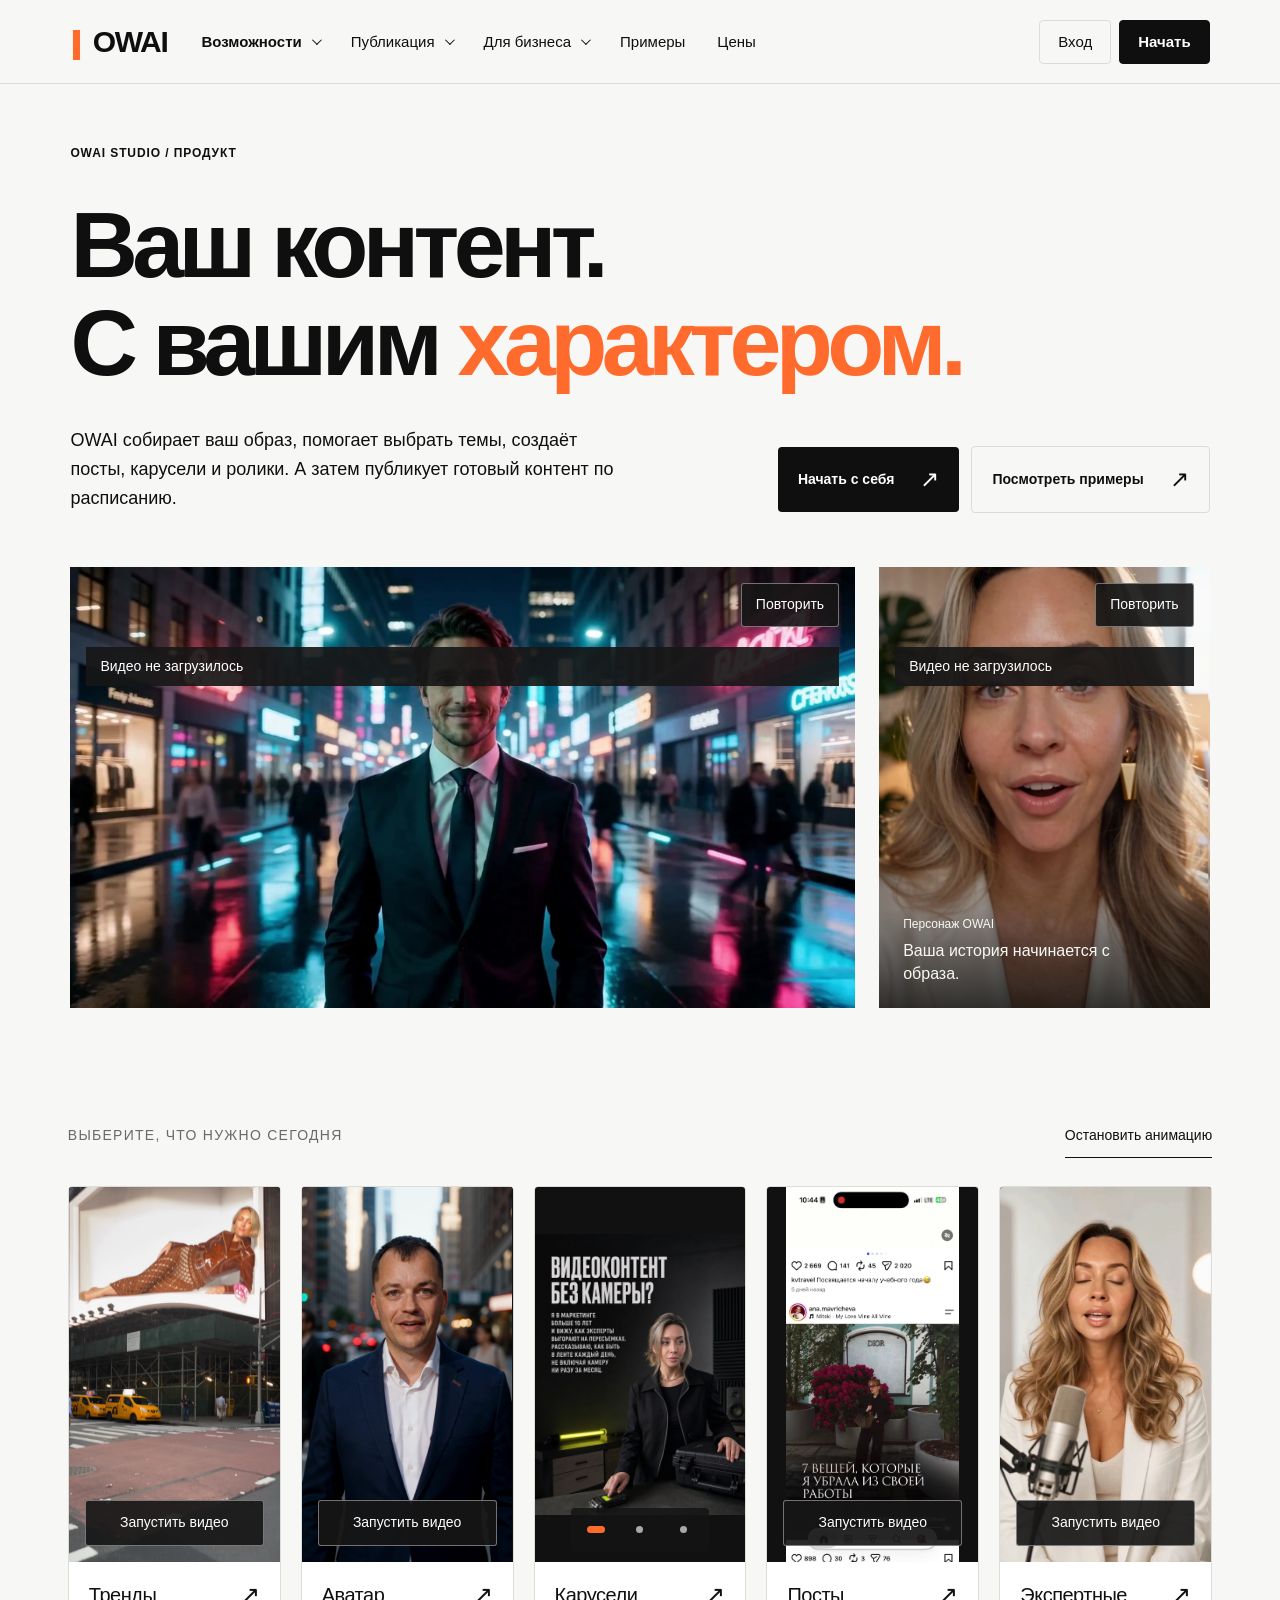
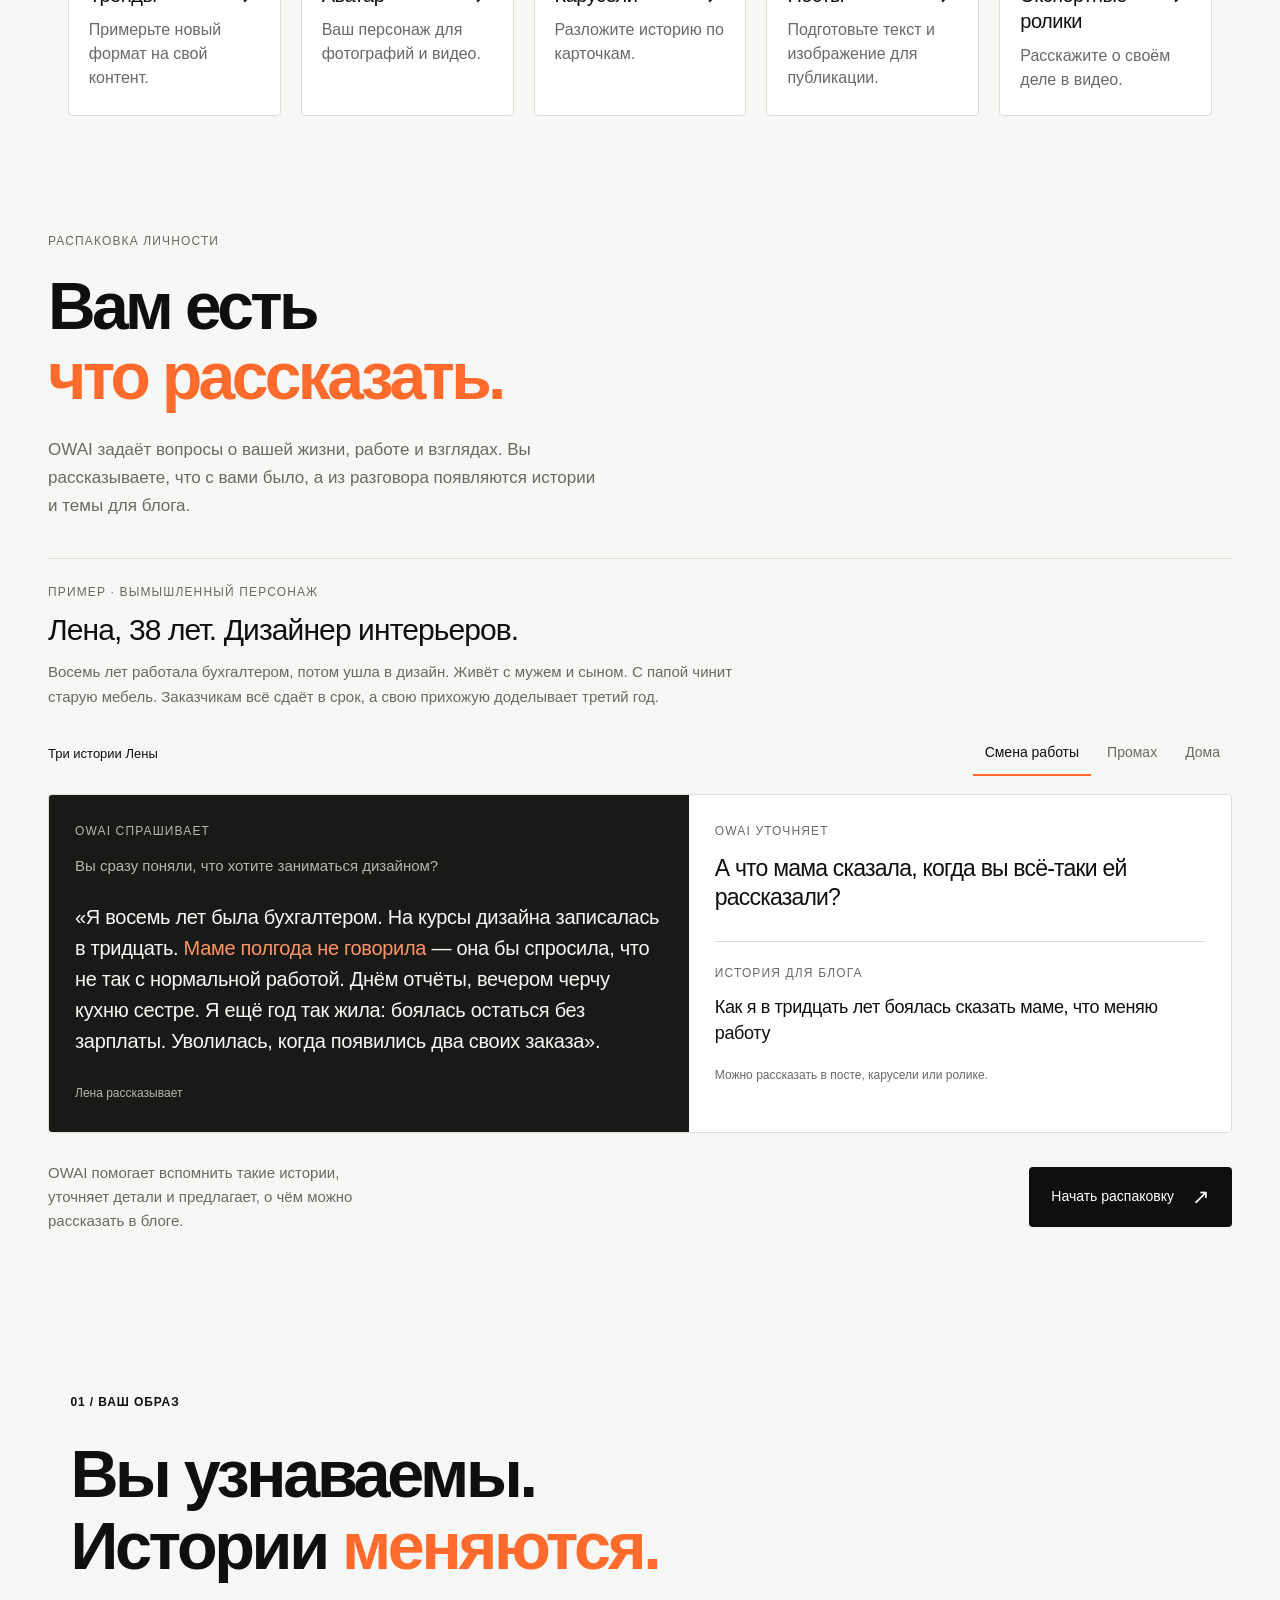
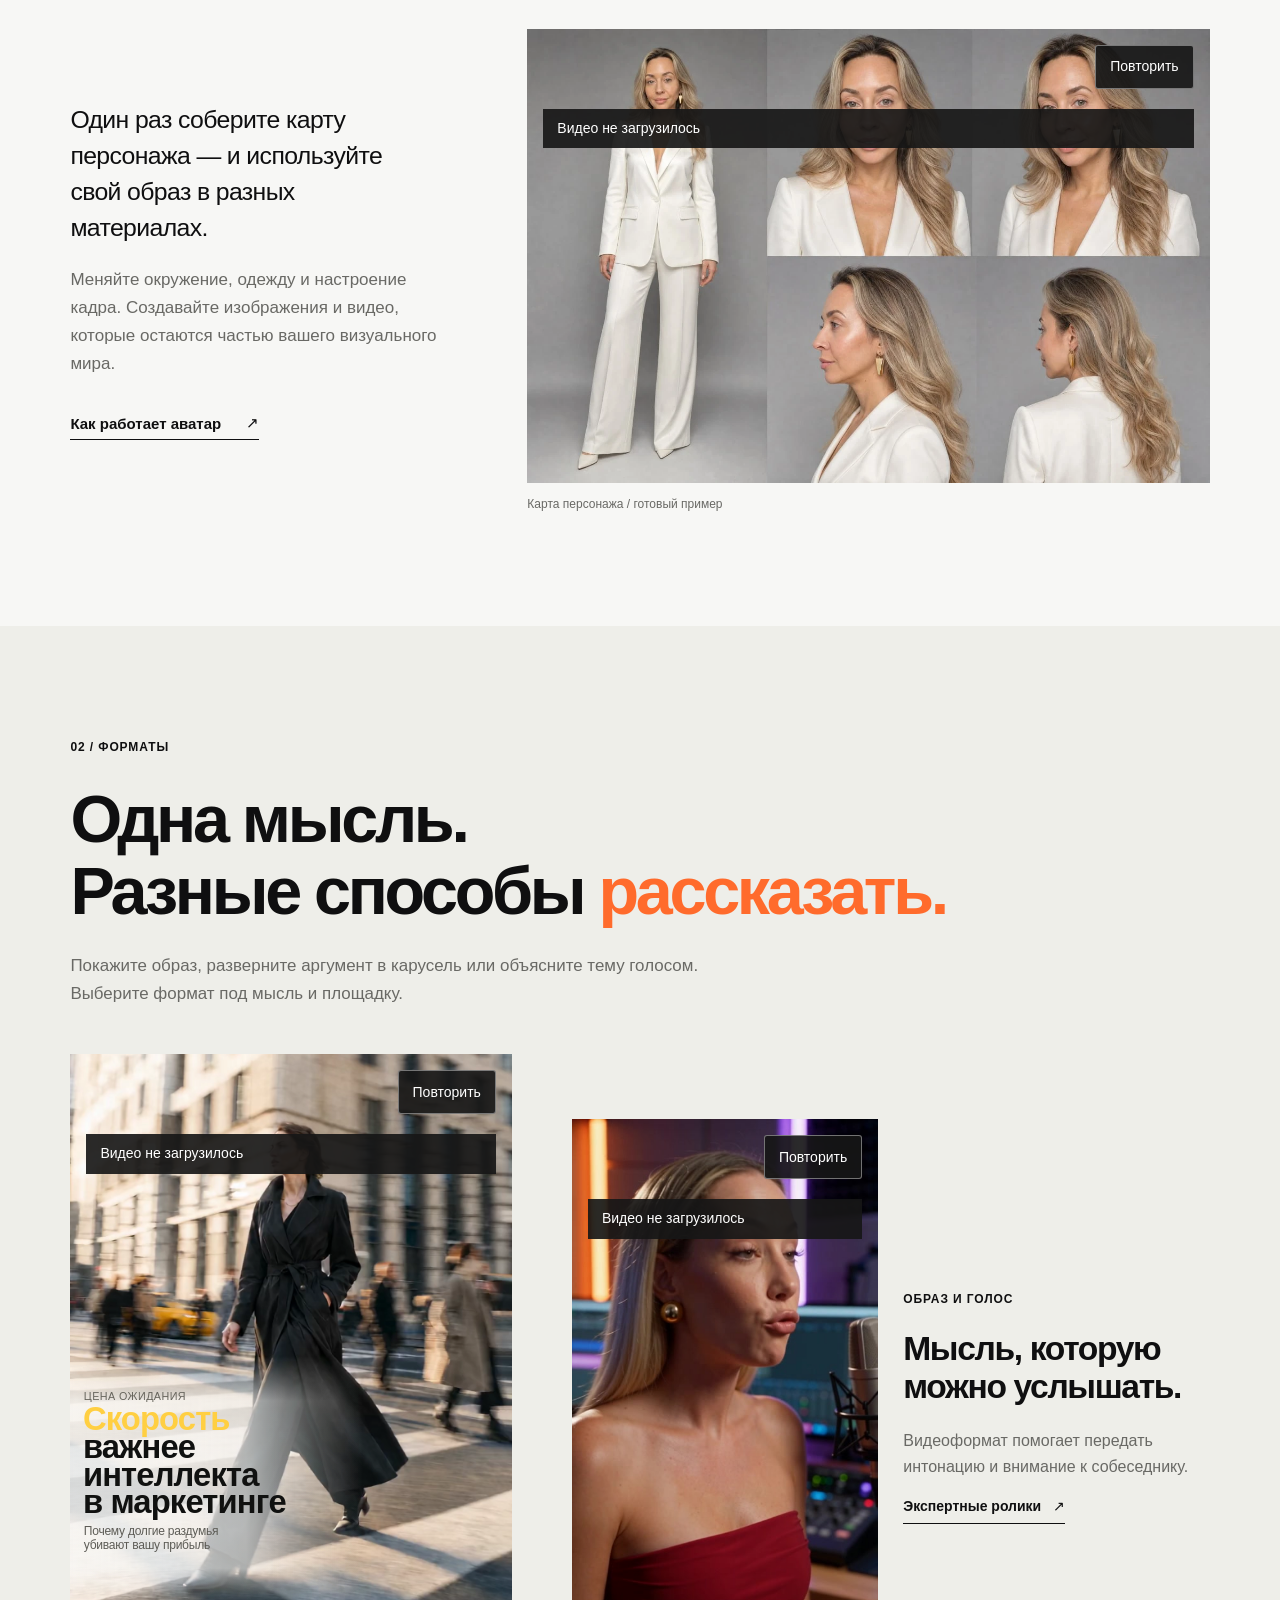
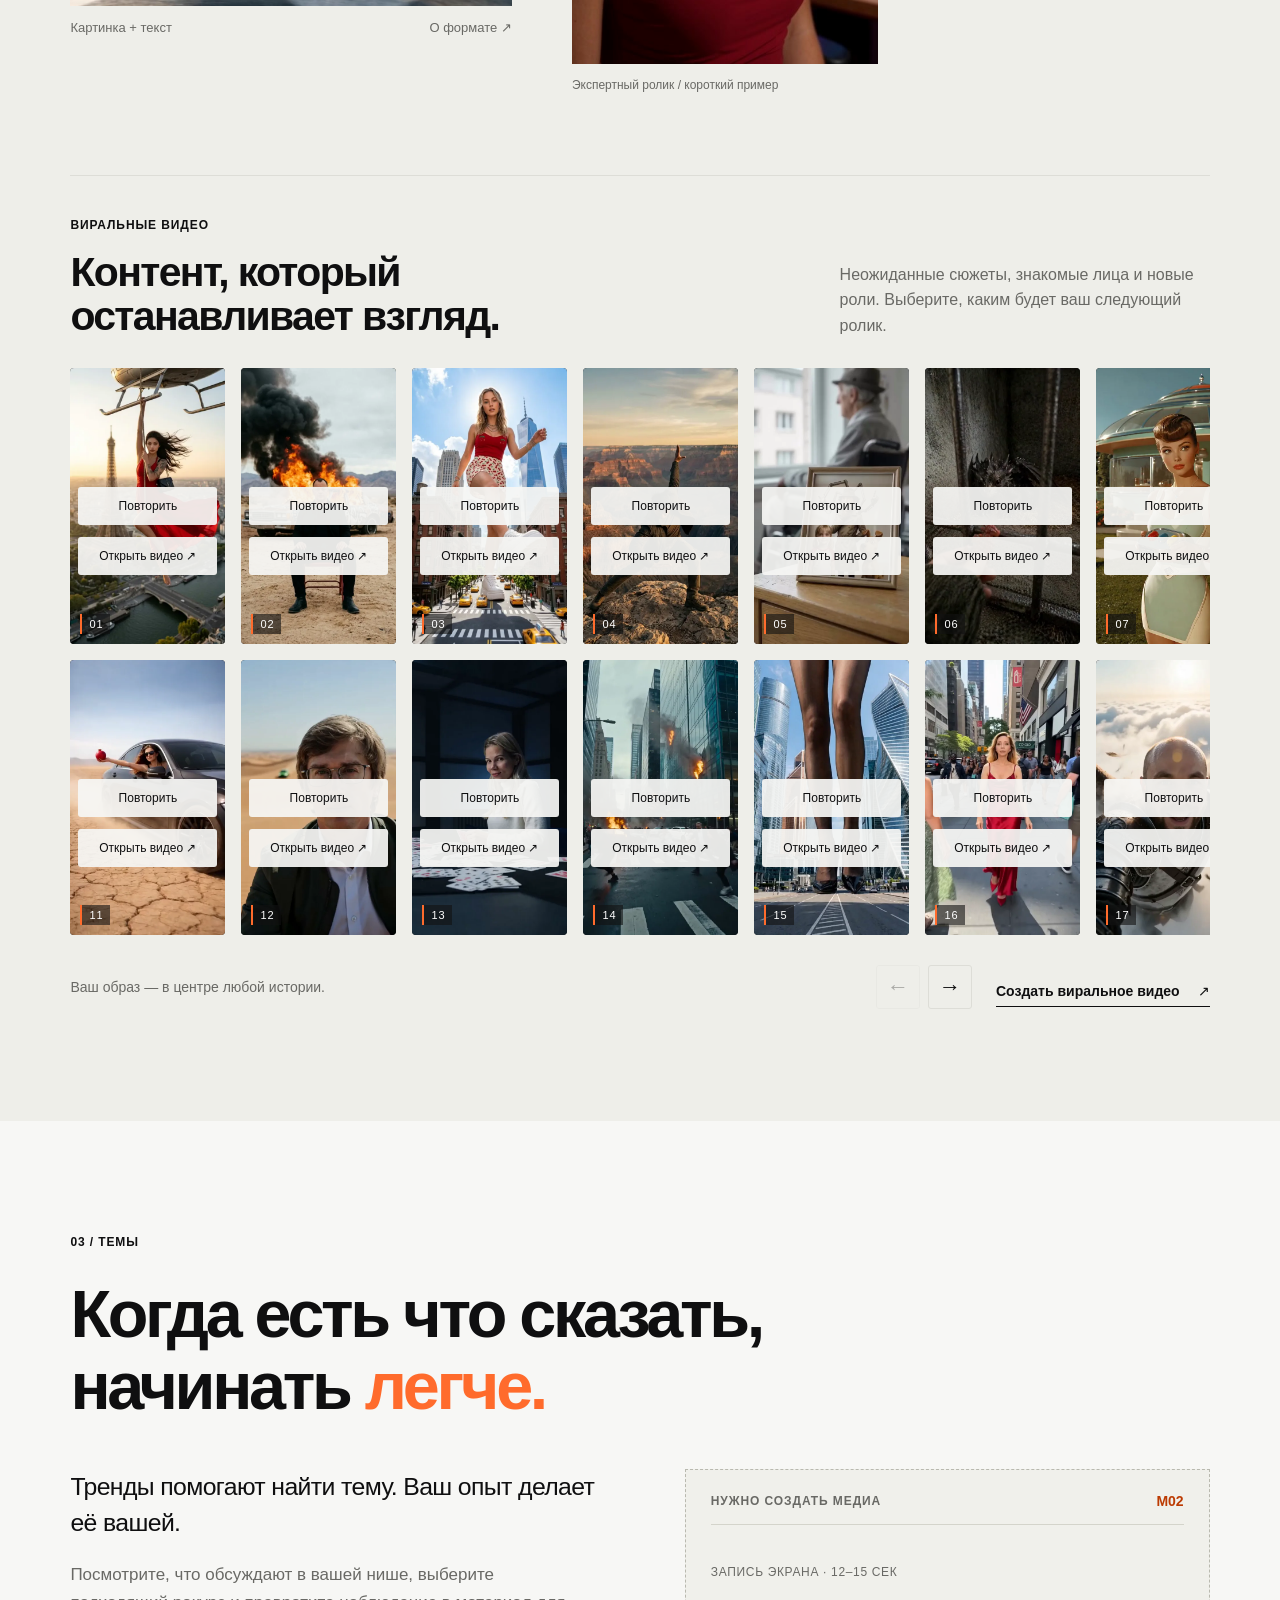
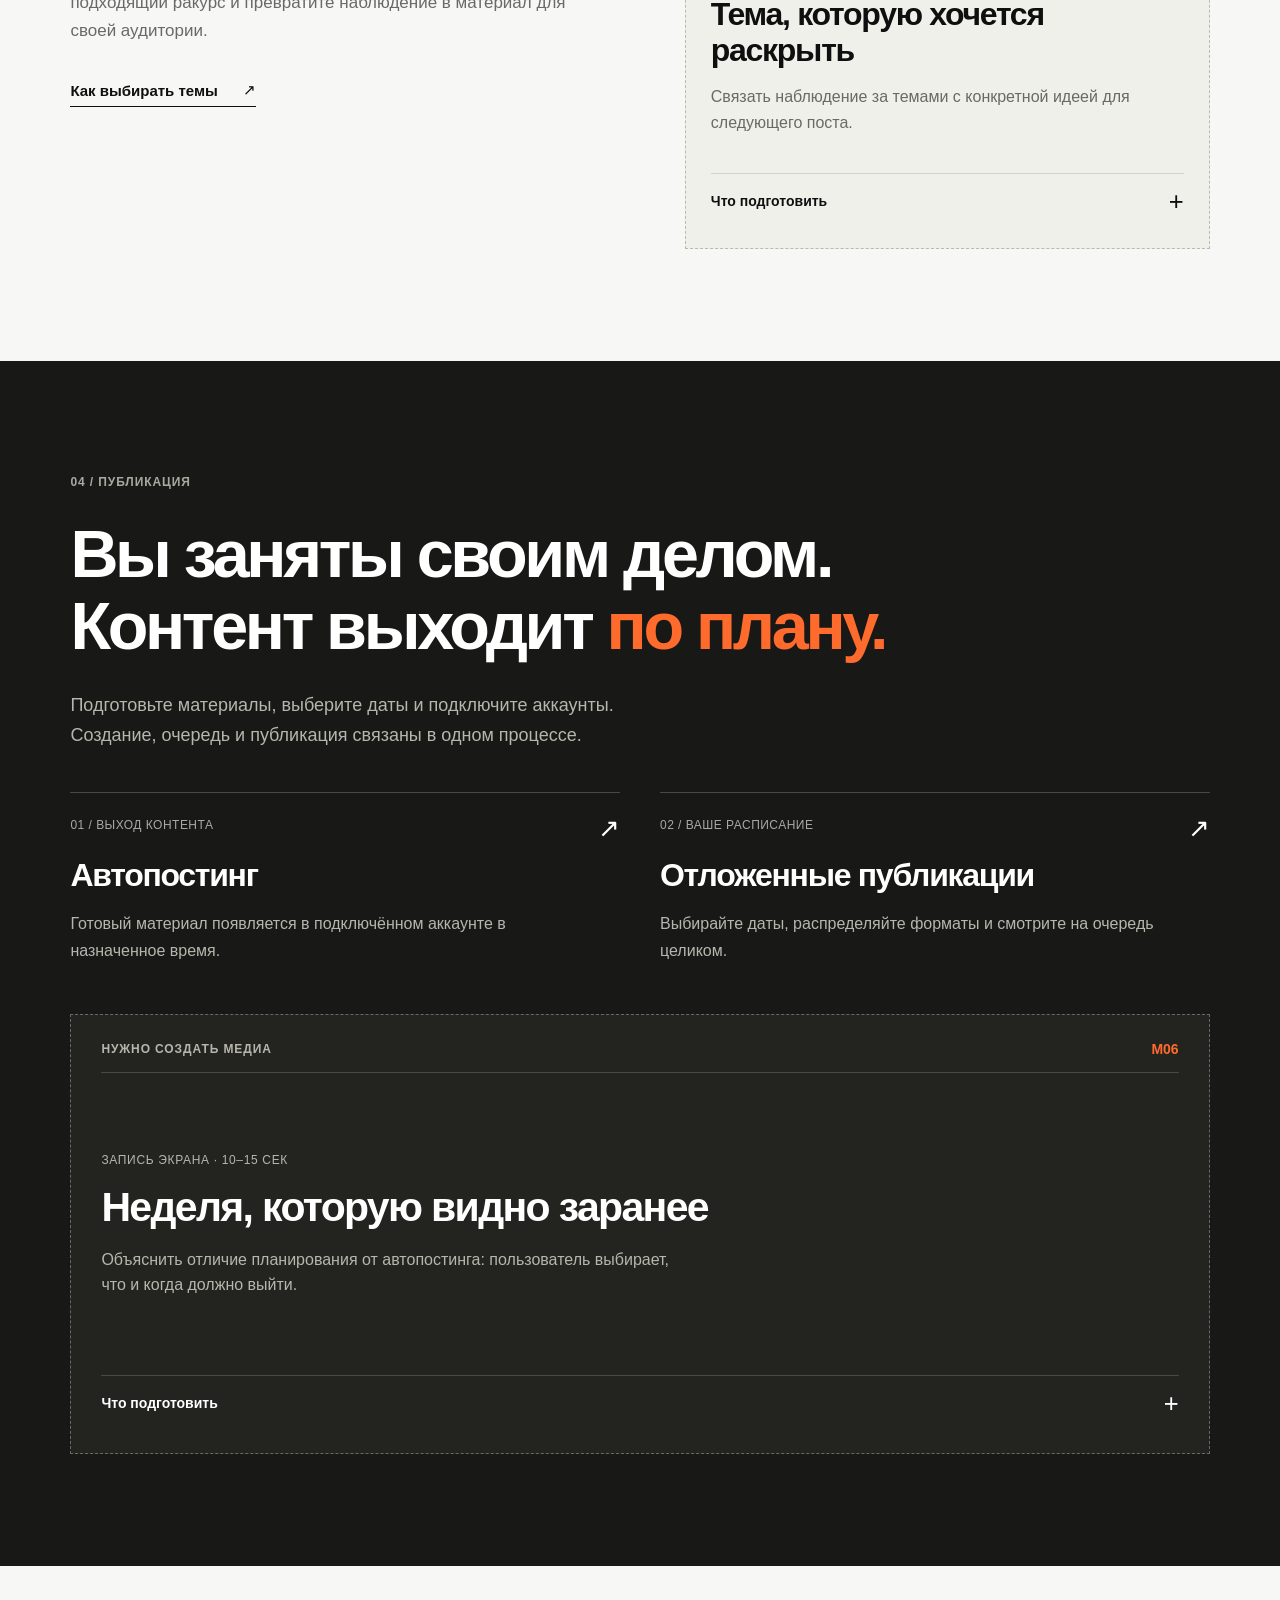
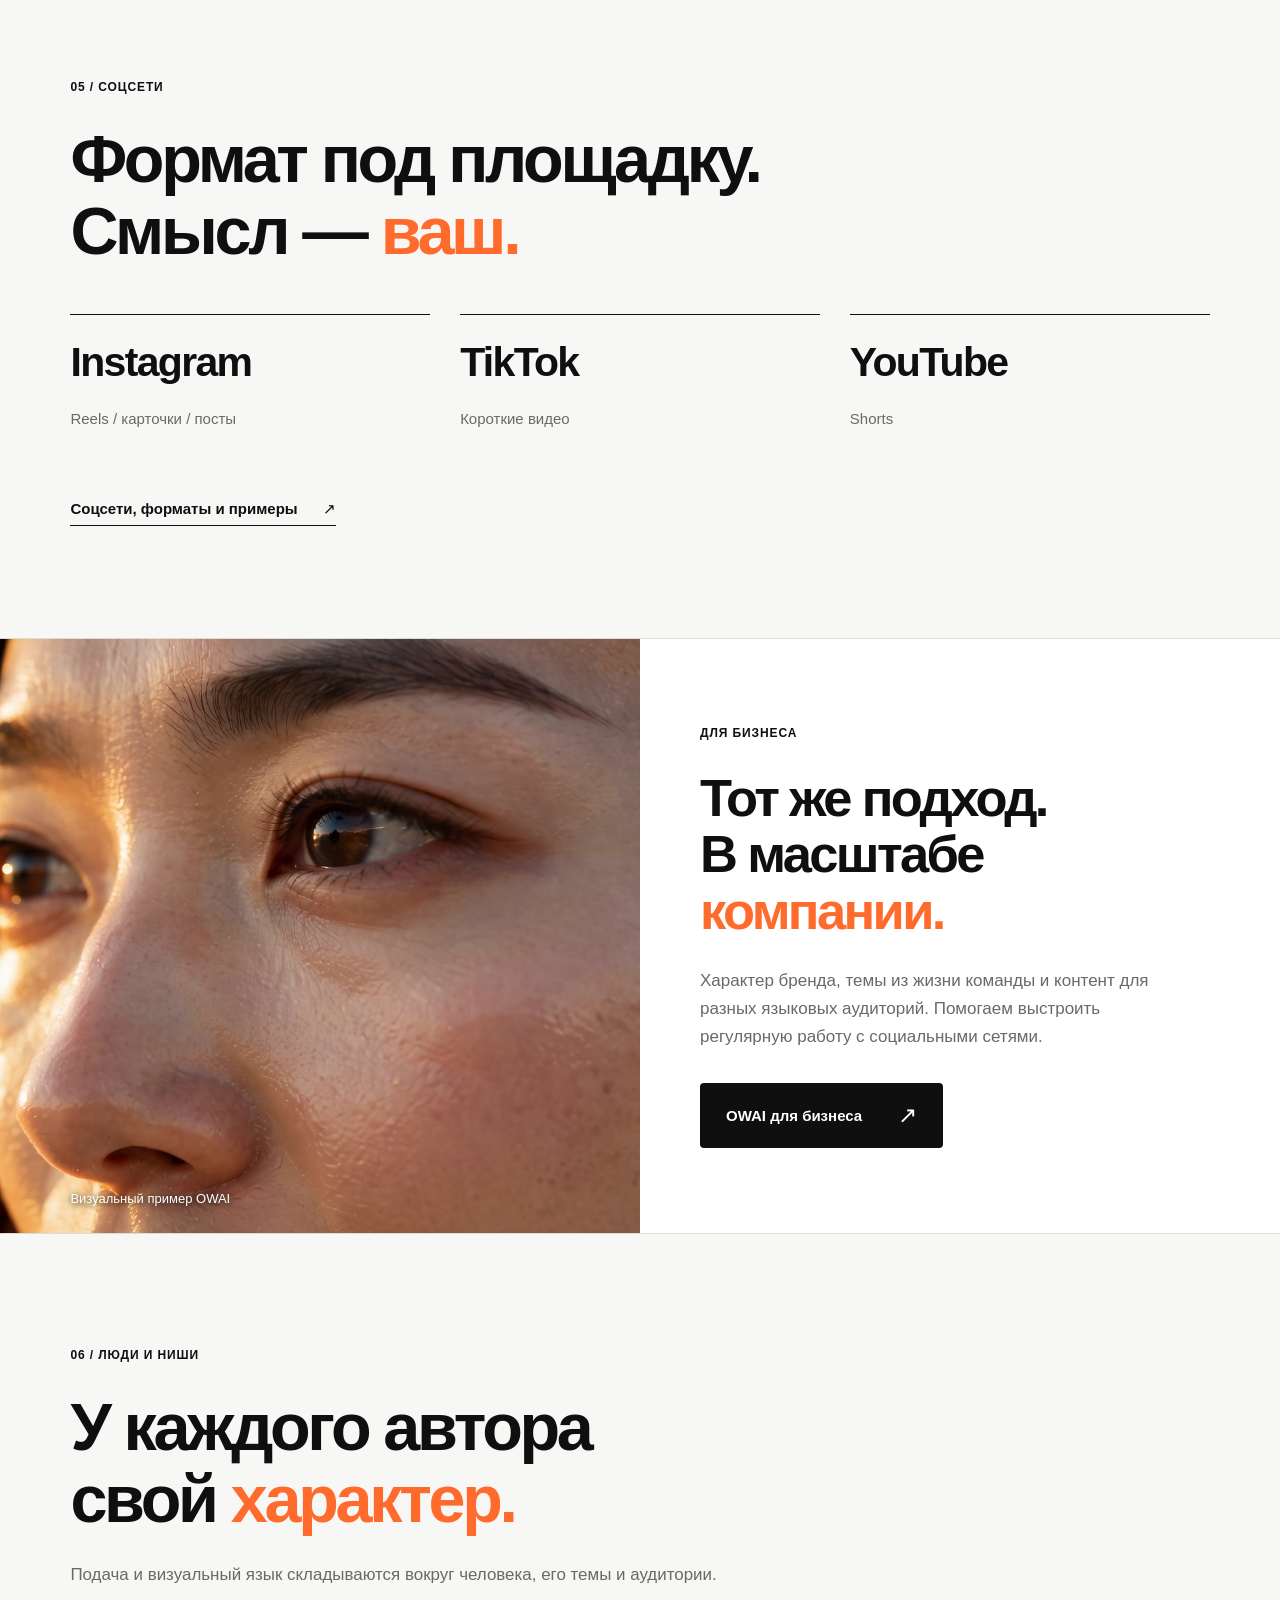
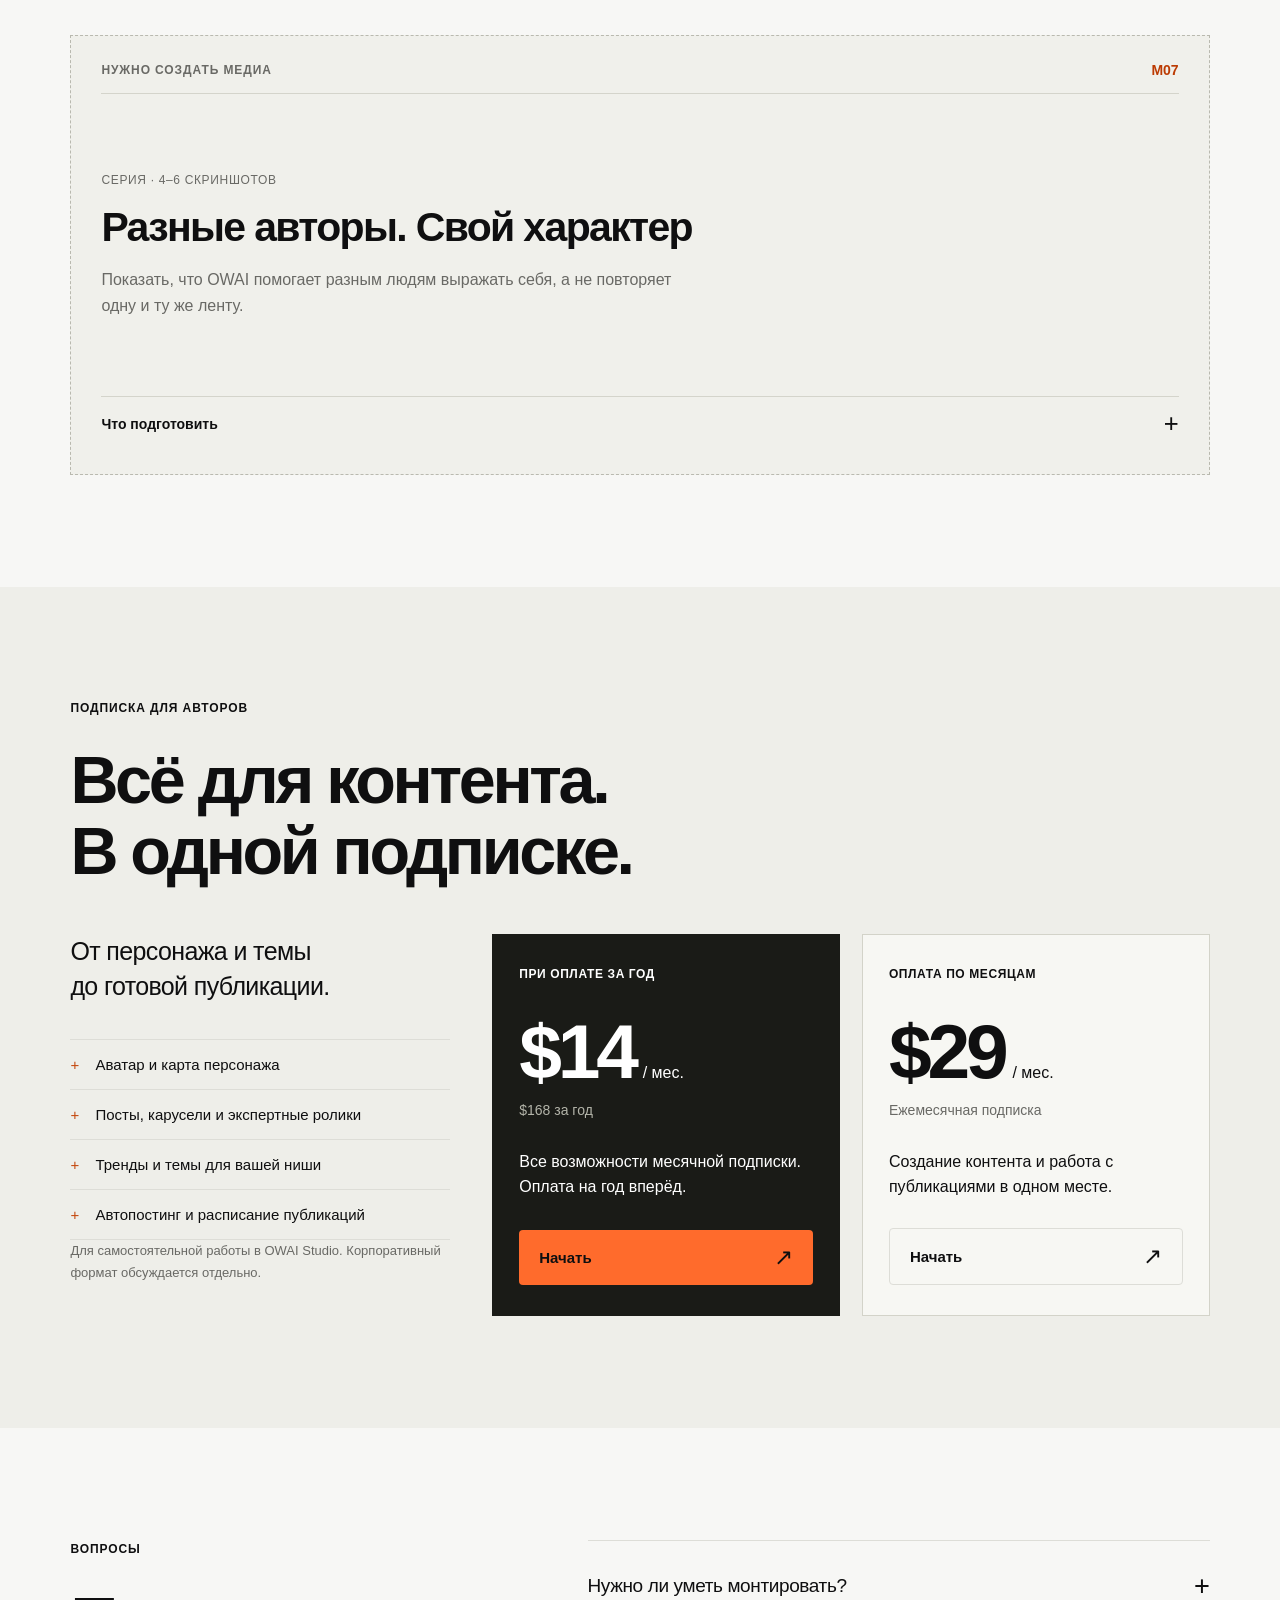
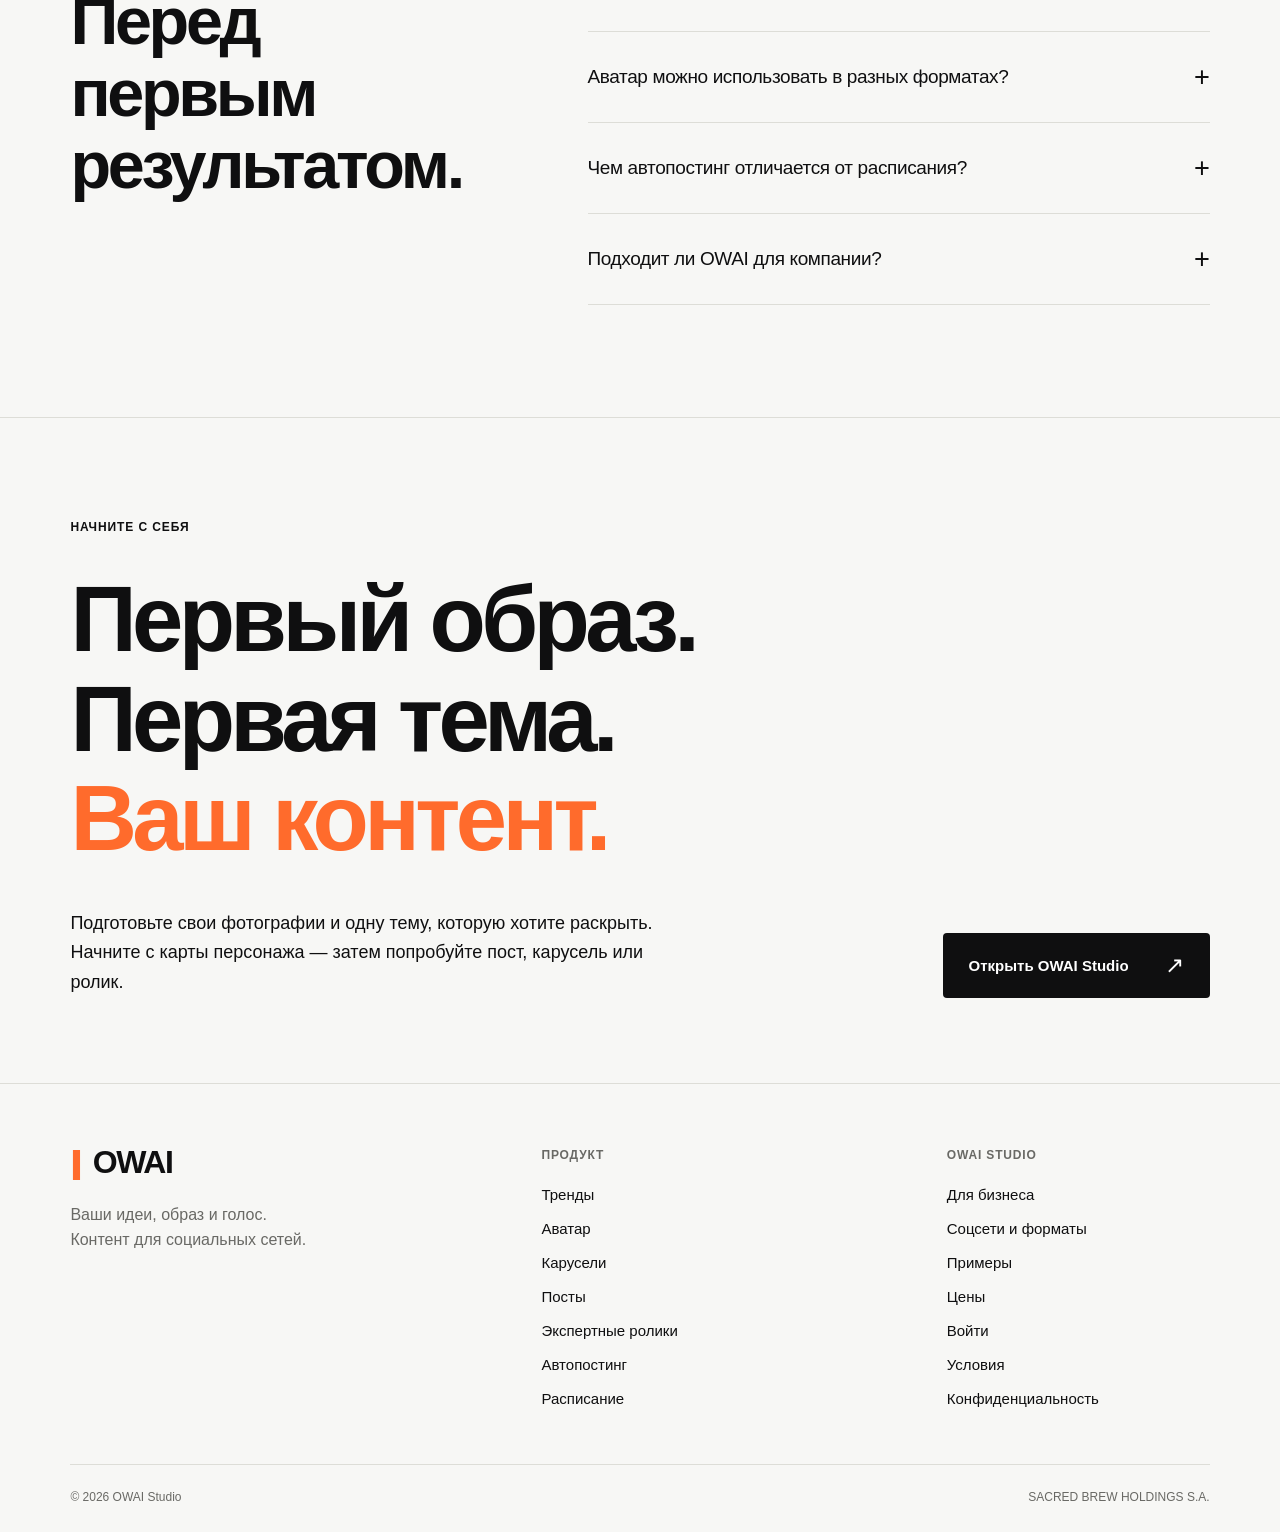
==== public/index.html @ 4736fdd4 "Add files via upload" ====
<!doctype html><html lang="ru"><head><meta charset="utf-8"><meta name="viewport" content="width=device-width, initial-scale=1"><meta name="theme-color" content="#f7f7f5"><title>Ваш контент для социальных сетей — OWAI Studio</title><meta name="description" content="Аватар, тренды, карусели, посты и экспертные ролики. Весь путь от идеи до публикации по расписанию."><link rel="canonical" href="https://owai.studio/"><meta property="og:title" content="Ваш контент для социальных сетей — OWAI Studio"><meta property="og:description" content="Аватар, тренды, карусели, посты и экспертные ролики. Весь путь от идеи до публикации по расписанию."><meta property="og:type" content="website"><meta property="og:url" content="https://owai.studio/"><link rel="icon" href="./assets/favicon.svg" type="image/svg+xml"><link rel="stylesheet" href="./styles.css"><link rel="stylesheet" href="./product.css?v=20260915-viral-native1"><script src="./common.js?v=20260909-menu1" defer></script><script src="./site.js?v=20260915-viral-native1" defer></script><script src="./inline-video.js?v=20260910-character1" defer></script><script src="./viral-videos.js?v=20260915-viral-native1" defer></script></head><body class="product-page"><a class="skip-link" href="#main">Перейти к содержимому</a><header class="header unified-header"><a class="wordmark" href="./" aria-label="OWAI — главная"><span aria-hidden="true">||</span>OWAI</a><nav class="navigation unified-nav" id="navigation" aria-label="Главное меню"><div class="product-menu" data-menu="features"><div class="product-menu-label" data-active="true"><button class="menu-category" type="button" data-menu-toggle aria-expanded="false" aria-controls="features-dropdown">Возможности<span class="chevron" aria-hidden="true"></span></button></div><div class="product-dropdown nav-dropdown" id="features-dropdown" hidden><div class="dropdown-links"><a href="./trends/"><span><b>Тренды</b><small>Темы и ракурсы для вашего контента</small></span></a><a href="./avatar/"><span><b>Аватар · карта персонажа</b><small>Карта персонажа и узнаваемый образ</small></span></a><a href="./carousel/"><span><b>Карусели</b><small>Истории, которые хочется листать</small></span></a><a href="./posts/"><span><b>Посты и картинки</b><small>Тексты, подписи и изображения в вашем стиле</small></span></a><a href="./expert-videos/"><span><b>Экспертные ролики</b><small>Ваши мысли, образ и голос</small></span></a></div></div></div><div class="product-menu" data-menu="publishing"><div class="product-menu-label" data-active="false"><button class="menu-category" type="button" data-menu-toggle aria-expanded="false" aria-controls="publishing-dropdown">Публикация<span class="chevron" aria-hidden="true"></span></button></div><div class="product-dropdown nav-dropdown" id="publishing-dropdown" hidden><div class="dropdown-links"><a href="./autoposting/"><span><b>Автопостинг</b><small>Выход контента в подключённых соцсетях</small></span></a><a href="./scheduled-posts/"><span><b>Отложенные публикации</b><small>Даты, время и очередь публикаций</small></span></a><a href="./socials/"><span><b>Какие соцсети поддерживаем</b><small>Форматы под каждую площадку</small></span></a></div></div></div><div class="product-menu" data-menu="business"><div class="product-menu-label" data-active="false"><button class="menu-category" type="button" data-menu-toggle aria-expanded="false" aria-controls="business-dropdown">Для бизнеса<span class="chevron" aria-hidden="true"></span></button></div><div class="product-dropdown nav-dropdown" id="business-dropdown" hidden><div class="dropdown-links"><a href="./b2b/brand-dna/"><span><b>ДНК бренда</b><small>Характер, голос и визуальные правила</small></span></a><a href="./b2b/content-topics/"><span><b>Темы из операционки</b><small>События, опыт команды и вопросы клиентов</small></span></a><a href="./b2b/data-security/"><span><b>Безопасность данных</b><small>Согласованные источники и доступы</small></span></a><a href="./b2b/realistic-content/"><span><b>Гиперреалистичный контент</b><small>Свет, фактура и визуальные детали</small></span></a></div><a class="dropdown-overview" href="./b2b/">OWAI для бизнеса <span aria-hidden="true">↗</span></a></div></div><a href="./#examples">Примеры</a><a href="./#price">Цены</a></nav><div class="nav-account"><a class="nav-signin" href="https://owai.studio/signin">Вход</a><a class="nav-start" href="https://owai.studio/signup">Начать</a></div><button class="menu-toggle" type="button" aria-expanded="false" aria-controls="navigation" aria-label="Меню"><span class="menu-toggle-label">Меню</span><span aria-hidden="true">+</span></button><noscript><style>.unified-header{height:auto!important;flex-wrap:wrap;padding-top:16px;padding-bottom:16px}.unified-header .unified-nav{display:flex!important;position:static!important;flex-basis:100%;order:3;max-height:none;flex-wrap:wrap;align-items:stretch}.unified-header .product-menu{position:static;flex:1 1 280px}.unified-header .nav-dropdown[hidden]{display:block!important;position:static!important;width:auto;min-width:0;max-height:none;box-shadow:none;border:0}.unified-header .menu-category{pointer-events:none}.unified-header .menu-category .chevron,.unified-header .menu-toggle{display:none!important}</style></noscript></header><main id="main">
 <section class="p-hero home-hero section-pad"><span class="eyebrow">OWAI STUDIO / ПРОДУКТ</span><h1>Ваш контент.<br>С вашим <em>характером.</em></h1><div class="p-hero-bottom"><p>OWAI собирает ваш образ, помогает выбрать темы, создаёт посты, карусели и ролики. А затем публикует готовый контент по расписанию.</p><div class="hero-actions"><a class="button button-dark" href="#start">Начать с себя<span aria-hidden="true">↗</span></a><a class="button button-line" href="#examples">Посмотреть примеры<span aria-hidden="true">↗</span></a></div></div></section>
 <section class="home-stage section-pad" aria-label="Возможности и результаты OWAI">
  <div class="stage-main">
    <div class="inline-player" id="media-m01" data-media-id="M01" data-native-player data-video-label="Возможности OWAI">
      <img class="inline-poster" src="./assets/hero/main-poster.jpg" width="1280" height="720" fetchpriority="high" decoding="async" alt="Персонаж OWAI в ночном городе">
      <video data-src="./assets/hero/main.mp4" poster="./assets/hero/main-poster.jpg" muted loop playsinline preload="none" aria-hidden="true" disablepictureinpicture></video>
      <button class="inline-video-toggle" type="button" data-video-toggle hidden>Запустить видео</button>
      <span class="inline-video-status" data-video-status role="status" hidden>Видео не загрузилось</span>
    </div>
  </div>
  <figure class="stage-person">
    <div class="inline-player" data-native-player data-video-label="Персонаж OWAI">
      <img class="inline-poster" src="./assets/hero/character-poster.jpg" width="720" height="1280" decoding="async" alt="Персонаж OWAI — пример видео">
      <video data-src="./assets/hero/character.mp4" poster="./assets/hero/character-poster.jpg" muted loop playsinline preload="none" aria-hidden="true" disablepictureinpicture></video>
      <button class="inline-video-toggle" type="button" data-video-toggle hidden>Запустить видео</button>
      <span class="inline-video-status" data-video-status role="status" hidden>Видео не загрузилось</span>
    </div>
    <figcaption>Персонаж OWAI<br><b>Ваша история начинается с образа.</b></figcaption>
  </figure>
 </section>
 <section id="owai-product-cards" aria-labelledby="owc-heading">
  <style>
    #owai-product-cards {
      --owc-paper:#f7f7f5; --owc-card:#fff; --owc-ink:#101011;
      --owc-muted:#696965; --owc-line:#ddddd7; --owc-orange:#ff6b2c;
      color-scheme:light;
      width:100%; padding:clamp(24px,5.3vw,80px);
      background:var(--owc-paper); color:var(--owc-ink);
      font-family:Inter,-apple-system,BlinkMacSystemFont,"Segoe UI",Arial,sans-serif;
      -webkit-font-smoothing:antialiased;
    }
    #owai-product-cards, #owai-product-cards * {box-sizing:border-box;}
    #owai-product-cards [hidden] {display:none!important;}
    #owai-product-cards h2, #owai-product-cards h3,
    #owai-product-cards p {margin:0;}
    #owai-product-cards .owc-inner {max-width:1700px;margin:0 auto;}
    #owai-product-cards .owc-heading-row {
      display:flex;align-items:center;justify-content:space-between;
      flex-wrap:wrap;gap:12px 24px;margin-bottom:28px;
    }
    #owai-product-cards #owc-heading {
      color:var(--owc-muted);font-size:.875rem;line-height:1.5;
      letter-spacing:.09em;text-transform:uppercase;font-weight:500;
    }
    #owai-product-cards .owc-motion {
      appearance:none;min-height:44px;padding:10px 0;border:0;
      border-bottom:1px solid currentColor;border-radius:0;background:transparent;
      color:var(--owc-ink);font:inherit;font-size:.875rem;line-height:1.4;cursor:pointer;
    }
    #owai-product-cards .owc-grid {
      display:grid;grid-template-columns:repeat(5,minmax(0,1fr));
      gap:20px;margin:0;padding:0;list-style:none;align-items:stretch;
    }
    #owai-product-cards .owc-grid>li {min-width:0;}
    #owai-product-cards .owc-card {
      position:relative;height:100%;display:flex;flex-direction:column;
      border:1px solid var(--owc-line);border-radius:4px;background:var(--owc-card);
    }
    #owai-product-cards .owc-card:hover {border-color:#a5a59e;}
    #owai-product-cards .owc-card:hover .owc-arrow {color:var(--owc-orange);}
    #owai-product-cards .owc-media {
      position:relative;aspect-ratio:9/16;overflow:hidden;
      border-radius:3px 3px 0 0;background:#111;
    }
    #owai-product-cards .owc-poster,
    #owai-product-cards .owc-video {
      position:absolute;inset:0;width:100%;height:100%;
      object-fit:contain;object-position:center;pointer-events:none;
    }
    #owai-product-cards .owc-poster {z-index:0;}
    #owai-product-cards .owc-video {z-index:1;opacity:0;}
    #owai-product-cards .owc-media.has-frame .owc-video {opacity:1;}
    #owai-product-cards .owc-play {
      position:absolute;z-index:5;left:16px;right:16px;bottom:16px;
      min-height:44px;border:1px solid #fff6;border-radius:3px;
      padding:12px 14px;background:#171717e8;color:#fff;font:inherit;
      font-size:.875rem;line-height:1.4;cursor:pointer;
    }
    #owai-product-cards .owc-copy {padding:20px 20px 23px;}
    #owai-product-cards .owc-card-link {color:inherit;text-decoration:none;}
    #owai-product-cards .owc-card-link::after {content:"";position:absolute;inset:0;z-index:2;}
    #owai-product-cards .owc-title-row {
      display:flex;align-items:flex-start;justify-content:space-between;gap:10px;
    }
    #owai-product-cards .owc-title-row h3 {
      min-width:0;font-size:1.25rem;font-weight:500;letter-spacing:-.025em;
      line-height:1.3;overflow-wrap:break-word;
    }
    #owai-product-cards .owc-arrow {flex:none;font-size:1.5rem;line-height:1.1;}
    #owai-product-cards .owc-copy p {
      margin-top:10px;color:var(--owc-muted);font-size:1rem;line-height:1.5;
    }
    #owai-product-cards .owc-carousel-track {
      display:flex;width:100%;height:100%;transform:translate3d(0,0,0);
      transition:transform 650ms cubic-bezier(.22,.61,.36,1);
    }
    #owai-product-cards .owc-carousel-track.is-jumping {transition:none;}
    #owai-product-cards .owc-slide {flex:0 0 100%;min-width:0;height:100%;}
    #owai-product-cards .owc-slide img {display:block;width:100%;height:100%;object-fit:contain;}
    #owai-product-cards .owc-carousel-nav {
      position:absolute;z-index:5;bottom:10px;left:50%;transform:translateX(-50%);
      display:flex;gap:0;padding:0 3px;background:#141414d9;border-radius:4px;
    }
    #owai-product-cards .owc-dot {
      display:grid;place-items:center;width:44px;height:44px;
      padding:0;border:0;background:transparent;color:#a8a8a8;cursor:pointer;
    }
    #owai-product-cards .owc-dot::before {
      content:"";display:block;width:7px;height:7px;border-radius:50%;background:currentColor;
    }
    #owai-product-cards .owc-dot[aria-current="true"] {color:var(--owc-orange);}
    #owai-product-cards .owc-dot[aria-current="true"]::before {width:18px;border-radius:8px;}
    #owai-product-cards .owc-mobile-hint {display:none;}
    @media(max-width:1199px) and (min-width:760px) {
      #owai-product-cards .owc-grid {grid-template-columns:repeat(3,minmax(0,1fr));}
    }
    @media(max-width:759px) {
      #owai-product-cards .owc-grid {
        grid-template-columns:none;grid-auto-flow:column;grid-auto-columns:min(82%,340px);
        gap:16px;overflow-x:auto;scroll-snap-type:x mandatory;scroll-padding-inline:1px;
        overscroll-behavior-x:contain;padding:1px 1px 16px;
      }
      #owai-product-cards .owc-grid>li {scroll-snap-align:start;}
      #owai-product-cards .owc-heading-row {margin-bottom:20px;}
      #owai-product-cards .owc-title-row h3 {font-size:1.25rem;}
      #owai-product-cards .owc-copy {padding:20px;}
      #owai-product-cards .owc-mobile-hint {
        display:block;margin-top:12px;color:var(--owc-muted);font-size:.875rem;line-height:1.5;
      }
    }
    @media(prefers-reduced-motion:reduce) {
      #owai-product-cards .owc-carousel-track {transition:none;}
      #owai-product-cards .owc-grid {scroll-behavior:auto;}
    }
  </style>
  <div class="owc-inner">
    <div class="owc-heading-row">
      <h2 id="owc-heading">Выберите, что нужно сегодня</h2>
      <button class="owc-motion" type="button" hidden>Остановить анимацию</button>
    </div>
    <ul class="owc-grid">
      <li><article class="owc-card">
        <div class="owc-media" data-owc-media="trends">
          <img class="owc-poster" fetchpriority="low" src="./assets/owai-product/trends-poster.jpg" alt="" width="960" height="1708" loading="eager" decoding="async">
          <video class="owc-video" data-src="./assets/owai-product/trends.mp4?v=20260909-media2" poster="./assets/owai-product/trends-poster.jpg" muted loop playsinline preload="none" aria-hidden="true" disablepictureinpicture></video>
          <button class="owc-play" type="button" hidden aria-label="Запустить видео «Тренды»">Запустить видео</button>
        </div>
        <div class="owc-copy"><a class="owc-card-link" href="./trends/"><div class="owc-title-row"><h3>Тренды</h3><span class="owc-arrow" aria-hidden="true">↗</span></div></a><p>Примерьте новый формат на свой контент.</p></div>
      </article></li>
      <li><article class="owc-card">
        <div class="owc-media" data-owc-media="avatar">
          <img class="owc-poster" fetchpriority="low" src="./assets/owai-product/avatars-poster.jpg" alt="" width="960" height="1708" loading="eager" decoding="async">
          <video class="owc-video" data-src="./assets/owai-product/avatars.mp4?v=20260909-media2" poster="./assets/owai-product/avatars-poster.jpg" muted loop playsinline preload="none" aria-hidden="true" disablepictureinpicture></video>
          <button class="owc-play" type="button" hidden aria-label="Запустить видео «Аватар»">Запустить видео</button>
        </div>
        <div class="owc-copy"><a class="owc-card-link" href="./avatar/"><div class="owc-title-row"><h3>Аватар</h3><span class="owc-arrow" aria-hidden="true">↗</span></div></a><p>Ваш персонаж для фотографий и видео.</p></div>
      </article></li>
      <li><article class="owc-card">
        <div class="owc-media owc-carousel" data-owc-media="carousel" aria-label="Пример карусели из трёх слайдов">
          <div class="owc-carousel-track">
            <div class="owc-slide"><img src="./assets/owai-product/carousel-1.jpeg" alt="Слайд 1. Видеоконтент без камеры: как эксперту оставаться в ленте каждый день." width="960" height="1280" decoding="async" fetchpriority="low"></div>
            <div class="owc-slide" aria-hidden="true"><img src="./assets/owai-product/carousel-2.jpeg" alt="Слайд 2. Личный бренд больше не требует присутствия в кадре 24/7." width="960" height="1280" decoding="async" fetchpriority="low"></div>
            <div class="owc-slide" aria-hidden="true"><img src="./assets/owai-product/carousel-3.jpeg" alt="Слайд 3. Страх камеры мешает создавать контент и приводит к постоянным пересъёмкам." width="960" height="1280" decoding="async" fetchpriority="low"></div>
            <div class="owc-slide" aria-hidden="true" data-owc-clone><img src="./assets/owai-product/carousel-1.jpeg" alt="" width="960" height="1280" decoding="async" fetchpriority="low"></div>
          </div>
          <div class="owc-carousel-nav" role="group" aria-label="Слайды карусели">
            <button class="owc-dot" type="button" data-owc-slide="0" aria-label="Показать слайд 1 из 3" aria-current="true"></button>
            <button class="owc-dot" type="button" data-owc-slide="1" aria-label="Показать слайд 2 из 3"></button>
            <button class="owc-dot" type="button" data-owc-slide="2" aria-label="Показать слайд 3 из 3"></button>
          </div>
        </div>
        <div class="owc-copy"><a class="owc-card-link" href="./carousel/"><div class="owc-title-row"><h3>Карусели</h3><span class="owc-arrow" aria-hidden="true">↗</span></div></a><p>Разложите историю по карточкам.</p></div>
      </article></li>
      <li><article class="owc-card">
        <div class="owc-media" data-owc-media="posts">
          <img class="owc-poster" fetchpriority="low" src="./assets/owai-product/posts-poster.jpg" alt="" width="886" height="1920" loading="eager" decoding="async">
          <video class="owc-video" data-src="./assets/owai-product/posts.mp4?v=20260909-media2" poster="./assets/owai-product/posts-poster.jpg" muted loop playsinline preload="none" aria-hidden="true" disablepictureinpicture></video>
          <button class="owc-play" type="button" hidden aria-label="Запустить видео «Посты»">Запустить видео</button>
        </div>
        <div class="owc-copy"><a class="owc-card-link" href="./posts/"><div class="owc-title-row"><h3>Посты</h3><span class="owc-arrow" aria-hidden="true">↗</span></div></a><p>Подготовьте текст и изображение для публикации.</p></div>
      </article></li>
      <li><article class="owc-card">
        <div class="owc-media" data-owc-media="experts">
          <img class="owc-poster" fetchpriority="low" src="./assets/owai-product/experts-poster.jpg" alt="" width="1080" height="1920" loading="eager" decoding="async">
          <video class="owc-video" data-src="./assets/owai-product/experts.mp4?v=20260909-media2" poster="./assets/owai-product/experts-poster.jpg" muted loop playsinline preload="none" aria-hidden="true" disablepictureinpicture></video>
          <button class="owc-play" type="button" hidden aria-label="Запустить видео «Экспертные ролики»">Запустить видео</button>
        </div>
        <div class="owc-copy"><a class="owc-card-link" href="./expert-videos/"><div class="owc-title-row"><h3>Экспертные ролики</h3><span class="owc-arrow" aria-hidden="true">↗</span></div></a><p>Расскажите о своём деле в видео.</p></div>
      </article></li>
    </ul>
    <p class="owc-mobile-hint">Листайте карточки →</p>
  </div>
  <script>
    (() => {
      const root = document.getElementById('owai-product-cards');
      if (!root || root.owaiMediaController) return;
      const cleanups = [];
      const timers = new Set();
      let destroyed = false;
      const later = (fn, delay) => {
        const id = setTimeout(() => {timers.delete(id);if (!destroyed) fn();}, delay);
        timers.add(id);return id;
      };
      const cancel = id => {if (id != null) {clearTimeout(id);timers.delete(id);}};
      const listen = (target, event, fn, options) => {
        target.addEventListener(event, fn, options);
        cleanups.push(() => target.removeEventListener(event, fn, options));
      };
      const reduced = matchMedia('(prefers-reduced-motion: reduce)');
      const connection = navigator.connection;
      const motion = root.querySelector('.owc-motion');
      let userChoice = null;
      let warmed = false;
      const running = () => !destroyed && (userChoice ?? (!reduced.matches && !connection?.saveData));

      const items = Array.from(root.querySelectorAll('[data-owc-media]')).map(media => ({
        media, video:media.querySelector('video'), button:media.querySelector('.owc-play'),
        ratio:0, loaded:false, blocked:false, failed:false, pending:false, wanted:false
      }));
      const videos = items.filter(item => item.video);
      const gallery = items.find(item => !item.video);
      const track = gallery.media.querySelector('.owc-carousel-track');
      const slides = Array.from(track.children);
      const dots = Array.from(gallery.media.querySelectorAll('[data-owc-slide]'));
      let slideIndex = 0;
      let carouselTimer = null;
      let resetTimer = null;
      let carouselWanted = false;
      let selectedVideos = [];
      let nextVideoIndex = 0;
      let rotationTimer = null;

      const eligibleVideos = () => videos.filter(item => item.ratio >= .35 && !item.failed && !item.blocked);
      function stopRotation() {cancel(rotationTimer);rotationTimer=null;}
      function scheduleRotation() {
        if (rotationTimer !== null || !running() || document.hidden || !selectedVideos.length) return;
        // Give each pair time on screen after playback has actually started.
        if (selectedVideos.some(item => item.pending || item.video.paused)) return;
        if (!eligibleVideos().some(item => !selectedVideos.includes(item))) return;
        rotationTimer=later(() => {
          rotationTimer=null;
          if (!running() || document.hidden) return;
          if (eligibleVideos().some(item => !selectedVideos.includes(item))) selectedVideos.shift();
          sync();
        },3000 + Math.random()*2000);
      }

      function stopCarousel() {cancel(carouselTimer);carouselTimer=null;}
      function markSlide(index) {
        const real = index % 3;
        dots.forEach((dot, i) => i === real ? dot.setAttribute('aria-current','true') : dot.removeAttribute('aria-current'));
        slides.forEach((slide, i) => slide.setAttribute('aria-hidden',String(i !== real)));
      }
      function resetLoop() {
        if (slideIndex !== 3) return;
        cancel(resetTimer);resetTimer=null;slideIndex=0;
        track.classList.add('is-jumping');
        track.style.transform='translate3d(0,0,0)';
        markSlide(0);
        later(() => track.classList.remove('is-jumping'), 30);
      }
      function showSlide(index, animate=true) {
        cancel(resetTimer);resetTimer=null;
        slideIndex=index;
        track.classList.toggle('is-jumping',!animate || reduced.matches);
        track.style.transform=`translate3d(${-100 * index}%,0,0)`;
        markSlide(index);
        if (index === 3) resetTimer=later(resetLoop,reduced.matches ? 0 : 720);
      }
      function scheduleCarousel() {
        if (carouselTimer !== null || !carouselWanted || !running() || document.hidden) return;
        carouselTimer=later(() => {
          carouselTimer=null;
          if (!carouselWanted || !running() || document.hidden) return;
          showSlide((slideIndex % 3)+1);
          scheduleCarousel();
        },6000);
      }
      listen(track,'transitionend',event => {if (event.target === track && event.propertyName === 'transform') resetLoop();});
      dots.forEach(dot => listen(dot,'click',() => {
        stopCarousel();showSlide(Number(dot.dataset.owcSlide));scheduleCarousel();
      }));

      function prime(item) {
        if (item.loaded || item.failed || destroyed) return;
        item.loaded=true;
        item.video.preload='auto';
        item.video.src=item.video.dataset.src;
        item.video.load();
      }
      function warmAll() {
        if (warmed || destroyed || connection?.saveData || reduced.matches) return;
        warmed=true;
        videos.forEach((item,index) => later(() => prime(item),index*180));
      }
      function requestPlay(item) {
        if (!item.wanted || !running() || document.hidden || item.pending || item.blocked || item.failed || !item.video.paused) return;
        prime(item);
        item.pending=true;
        Promise.resolve(item.video.play()).then(() => {
          item.blocked=false;item.button.hidden=true;
          if (!item.wanted || !running() || document.hidden) item.video.pause();
        }).catch(error => {
          if (destroyed) return;
          if (error.name === 'NotAllowedError') {item.blocked=true;item.button.hidden=false;}
          else if (error.name !== 'AbortError') {
            item.failed=true;item.media.classList.remove('has-frame');item.button.hidden=false;
          }
        }).finally(() => {
          item.pending=false;
          if (!destroyed && item.wanted && running() && !document.hidden &&
              !item.blocked && !item.failed && item.video.paused) later(() => requestPlay(item),100);
          if (!destroyed && (item.blocked || item.failed)) sync();
          else scheduleRotation();
        });
      }
      function sync() {
        if (destroyed) return;
        const active=running() && !document.hidden;
        const eligible=active ? eligibleVideos() : [];
        const previous=selectedVideos.slice();
        selectedVideos=selectedVideos.filter(item => eligible.includes(item));
        // Rotate through visible cards in order, keeping at most two active.
        for (let checked=0; checked<videos.length && selectedVideos.length<2; checked++) {
          const item=videos[nextVideoIndex];
          nextVideoIndex=(nextVideoIndex+1)%videos.length;
          if (eligible.includes(item) && !selectedVideos.includes(item)) selectedVideos.push(item);
        }
        if (previous.length !== selectedVideos.length || previous.some((item,index) => item !== selectedVideos[index])) stopRotation();
        const selected=new Set(selectedVideos);
        // Pause outgoing videos before starting incoming ones, so a third cannot overlap.
        videos.forEach(item => {
          item.wanted=selected.has(item);
          if (!item.wanted) item.video.pause();
        });
        selectedVideos.forEach(requestPlay);
        if (!active || eligible.length<=selectedVideos.length) stopRotation();
        else scheduleRotation();
        carouselWanted=active && gallery.ratio >= .35;
        if (carouselWanted) scheduleCarousel();else stopCarousel();
        motion.textContent=running() ? 'Остановить анимацию' : 'Запустить анимацию';
      }

      videos.forEach(item => {
        item.video.muted=true;item.video.defaultMuted=true;
        listen(item.video,'playing',() => item.media.classList.add('has-frame'));
        listen(item.video,'error',() => {
          item.failed=true;item.pending=false;item.media.classList.remove('has-frame');
          item.button.hidden=false;
          sync();
        });
        listen(item.button,'click',() => {
          item.blocked=false;
          if (item.failed) {item.failed=false;item.loaded=false;}
          userChoice=true;
          stopRotation();
          selectedVideos=[item,...selectedVideos.filter(other => other !== item)].slice(0,2);
          sync();
        });
      });
      listen(motion,'click',() => {
        userChoice=!running();
        if (userChoice) videos.forEach(item => {item.blocked=false;});
        sync();
      });
      motion.hidden=false;

      if ('IntersectionObserver' in window) {
        const byElement=new Map(items.map(item => [item.media,item]));
        const visibleObserver=new IntersectionObserver(entries => {
          entries.forEach(entry => {byElement.get(entry.target).ratio=entry.isIntersecting ? entry.intersectionRatio : 0;});
          sync();
        },{threshold:[0,.2,.35,.5,.7,1]});
        items.forEach(item => visibleObserver.observe(item.media));
        cleanups.push(() => visibleObserver.disconnect());
        const preloadObserver=new IntersectionObserver(entries => {
          if (entries.some(entry => entry.isIntersecting)) {warmAll();preloadObserver.disconnect();}
        },{rootMargin:'1400px 0px'});
        preloadObserver.observe(root);
        cleanups.push(() => preloadObserver.disconnect());
      } else {
        let frame=null;
        const measure=() => {
          frame=null;
          const strip=root.querySelector('.owc-grid').getBoundingClientRect();
          items.forEach(item => {
            const r=item.media.getBoundingClientRect();
            const width=Math.max(0,Math.min(r.right,innerWidth,strip.right)-Math.max(r.left,0,strip.left));
            const height=Math.max(0,Math.min(r.bottom,innerHeight)-Math.max(r.top,0));
            item.ratio=r.width*r.height ? width*height/(r.width*r.height) : 0;
          });
          sync();
        };
        const schedule=() => {if (frame === null) frame=requestAnimationFrame(measure);};
        listen(window,'scroll',schedule,{passive:true});
        listen(window,'resize',schedule,{passive:true});
        listen(root.querySelector('.owc-grid'),'scroll',schedule,{passive:true});
        cleanups.push(() => {if (frame !== null) cancelAnimationFrame(frame);});
        measure();
      }

      const startBackgroundLoad=() => {
        if ('requestIdleCallback' in window) {
          const id=requestIdleCallback(warmAll,{timeout:2000});
          cleanups.push(() => cancelIdleCallback(id));
        } else later(warmAll,600);
      };
      if (document.readyState === 'complete') startBackgroundLoad();
      else listen(window,'load',startBackgroundLoad,{once:true});
      listen(document,'visibilitychange',sync);
      listen(reduced,'change',sync);
      if (connection) listen(connection,'change',sync);
      const controller={
        destroy() {
          destroyed=true;videos.forEach(item => item.video.pause());
          timers.forEach(clearTimeout);timers.clear();
          cleanups.forEach(cleanup => cleanup());
          delete root.owaiMediaController;
        }
      };
      root.owaiMediaController=controller;
      sync();
    })();
  </script>
</section>
 <section id="owai-personality-concept" aria-labelledby="ow-personality-heading">
  <style>
    #owai-personality-concept {
      --ow-paper: #f7f7f5;
      --ow-white: #ffffff;
      --ow-ink: #0f0f10;
      --ow-muted: #696965;
      --ow-line: #ddddd7;
      --ow-orange: #ff6b2c;
      color-scheme: light;
      width: 100%;
      box-sizing: border-box;
      padding: clamp(24px, 5.5vw, 48px);
      background: var(--ow-paper);
      color: var(--ow-ink);
      font-family: Inter, -apple-system, BlinkMacSystemFont, "Segoe UI", Arial, sans-serif;
      -webkit-font-smoothing: antialiased;
    }
    #owai-personality-concept * {box-sizing: border-box;}
    #owai-personality-concept h2,
    #owai-personality-concept h3,
    #owai-personality-concept p,
    #owai-personality-concept blockquote {margin: 0;}
    #owai-personality-concept .ow-label {
      display: block;
      font-size: 12px;
      font-weight: 500;
      line-height: 1.5;
      letter-spacing: .095em;
      text-transform: uppercase;
      color: var(--ow-muted);
    }
    #owai-personality-concept .ow-intro h2 {
      margin: 22px 0 24px;
      font-size: clamp(38px, 7.8vw, 66px);
      font-weight: 600;
      letter-spacing: -.055em;
      line-height: 1.06;
    }
    #owai-personality-concept .ow-intro h2 span {color: var(--ow-orange);}
    #owai-personality-concept .ow-intro p {
      max-width: 550px;
      font-size: 17px;
      font-weight: 400;
      line-height: 1.65;
      color: var(--ow-muted);
    }
    #owai-personality-concept .ow-example {
      margin-top: 38px;
      border-top: 1px solid var(--ow-line);
      padding-top: 24px;
    }
    #owai-personality-concept .ow-person {
      max-width: 690px;
      margin-bottom: 22px;
    }
    #owai-personality-concept .ow-person h3 {
      margin-top: 10px;
      font-size: clamp(23px, 3.7vw, 30px);
      font-weight: 500;
      letter-spacing: -.03em;
      line-height: 1.25;
    }
    #owai-personality-concept .ow-person p {
      margin-top: 12px;
      font-size: 15px;
      line-height: 1.65;
      color: var(--ow-muted);
    }
    #owai-personality-concept .ow-example-bar {
      display: flex;
      align-items: center;
      justify-content: space-between;
      flex-wrap: wrap;
      gap: 14px 24px;
      margin-bottom: 18px;
    }
    #owai-personality-concept .ow-example-name {
      font-size: 13px;
      line-height: 1.5;
      color: var(--ow-muted);
    }
    #owai-personality-concept .ow-example-name b {
      color: var(--ow-ink);
      font-weight: 500;
    }
    #owai-personality-concept .ow-choices {
      display: flex;
      flex-wrap: wrap;
      align-items: center;
      gap: 4px;
    }
    #owai-personality-concept .ow-choice {
      appearance: none;
      margin: 0;
      padding: 11px 12px;
      min-height: 44px;
      border: 0;
      border-bottom: 2px solid transparent;
      border-radius: 0;
      background: transparent;
      color: var(--ow-muted);
      font: 500 14px/1.4 Inter, -apple-system, BlinkMacSystemFont, "Segoe UI", Arial, sans-serif;
      cursor: pointer;
    }
    #owai-personality-concept .ow-choice[aria-pressed="true"] {
      border-bottom-color: var(--ow-orange);
      color: var(--ow-ink);
    }
    #owai-personality-concept .ow-choice:hover {color: var(--ow-ink);}
    #owai-personality-concept .ow-demo {
      display: grid;
      grid-template-columns: minmax(0, 1.18fr) minmax(0, 1fr);
      align-items: stretch;
      border: 1px solid var(--ow-line);
      border-radius: 4px;
      overflow: hidden;
    }
    #owai-personality-concept .ow-conversation {
      min-width: 0;
      padding: 27px 26px 30px;
      background: #191a17;
      color: #f7f7f5;
      display: flex;
      flex-direction: column;
    }
    #owai-personality-concept .ow-conversation .ow-label {color: #b6b6ad;}
    #owai-personality-concept .ow-question {
      font-size: 15px;
      line-height: 1.55;
      margin-top: 14px;
      color: #b6b6ad;
    }
    #owai-personality-concept .ow-answer {
      padding: 25px 0 5px;
      font-size: 20px;
      line-height: 1.55;
      letter-spacing: -.015em;
      font-weight: 400;
    }
    #owai-personality-concept .ow-answer mark {
      background: transparent;
      color: #ff9564;
    }
    #owai-personality-concept .ow-answer-credit {
      margin-top: auto;
      padding-top: 22px;
      color: #b6b6ad;
      font-size: 12px;
      line-height: 1.5;
    }
    #owai-personality-concept .ow-result {
      min-width: 0;
      padding: 27px 26px 30px;
      background: var(--ow-white);
      display: flex;
      flex-direction: column;
    }
    #owai-personality-concept .ow-result-lead {
      margin-top: 14px;
      font-size: 23px;
      font-weight: 500;
      letter-spacing: -.035em;
      line-height: 1.28;
    }
    #owai-personality-concept .ow-topic {
      border-top: 1px solid var(--ow-line);
      padding-top: 22px;
      margin-top: 28px;
    }
    #owai-personality-concept .ow-topic-title {
      margin-top: 12px;
      font-size: 18px;
      font-weight: 500;
      letter-spacing: -.02em;
      line-height: 1.45;
    }
    #owai-personality-concept .ow-result-note {
      margin-top: 20px;
      font-size: 12px;
      line-height: 1.55;
      color: var(--ow-muted);
    }
    #owai-personality-concept .ow-bottom {
      margin-top: 28px;
      display: flex;
      align-items: center;
      justify-content: space-between;
      gap: 24px;
    }
    #owai-personality-concept .ow-bottom p {
      max-width: 335px;
      font-size: 15px;
      font-weight: 400;
      line-height: 1.6;
      color: var(--ow-muted);
    }
    #owai-personality-concept .ow-start {
      display: inline-flex;
      align-items: center;
      justify-content: space-between;
      gap: 18px;
      flex: none;
      padding: 19px 22px;
      min-height: 60px;
      border: 0;
      border-radius: 4px;
      background: var(--ow-ink);
      color: var(--ow-white);
      text-decoration: none;
      font-size: 14px;
      font-weight: 500;
      line-height: 1.4;
    }
    #owai-personality-concept .ow-start:hover {background: #30302c;}
    #owai-personality-concept .ow-start span {font-size: 21px;line-height: 1;}
    @media(max-width: 660px) {
      #owai-personality-concept .ow-intro h2 {font-size: clamp(35px, 8.7vw, 50px);margin-top: 20px;}
      #owai-personality-concept .ow-intro p {font-size: 16px;line-height: 1.6;}
      #owai-personality-concept .ow-example-bar {display: block;}
      #owai-personality-concept .ow-choices {margin-top: 12px;}
      #owai-personality-concept .ow-choice:first-child {padding-left: 0;padding-right: 16px;}
      #owai-personality-concept .ow-demo {grid-template-columns: minmax(0, 1fr);}
      #owai-personality-concept .ow-conversation,
      #owai-personality-concept .ow-result {padding: clamp(20px, 5vw, 26px);}
      #owai-personality-concept .ow-answer {font-size: 20px;padding-top: 20px;}
      #owai-personality-concept .ow-answer-credit {padding-top: 18px;}
      #owai-personality-concept .ow-result-lead {font-size: 25px;}
      #owai-personality-concept .ow-result-note {margin-top: 20px;}
      #owai-personality-concept .ow-bottom {display: block;}
      #owai-personality-concept .ow-bottom p {max-width: 390px;font-size: 15px;}
      #owai-personality-concept .ow-start {width: 100%;margin-top: 23px;font-size: 16px;}
    }
  </style>

  <div class="ow-intro">
    <span class="ow-label">Распаковка личности</span>
    <h2 id="ow-personality-heading">Вам есть<br><span>что рассказать.</span></h2>
    <p>OWAI задаёт вопросы о вашей жизни, работе и взглядах. Вы рассказываете, что с вами было, а из разговора появляются истории и темы для блога.</p>
  </div>

  <div class="ow-example">
    <div class="ow-person">
      <span class="ow-label">Пример · вымышленный персонаж</span>
      <h3>Лена, 38 лет. Дизайнер интерьеров.</h3>
      <p>Восемь лет работала бухгалтером, потом ушла в дизайн. Живёт с мужем и сыном. С папой чинит старую мебель. Заказчикам всё сдаёт в срок, а свою прихожую доделывает третий год.</p>
    </div>
    <div class="ow-example-bar">
      <p class="ow-example-name"><b>Три истории Лены</b></p>
      <div class="ow-choices" role="group" aria-label="Выберите историю Лены">
        <button class="ow-choice" type="button" data-ow-example="change" aria-pressed="true" aria-controls="ow-personality-demo">Смена работы</button>
        <button class="ow-choice" type="button" data-ow-example="mistake" aria-pressed="false" aria-controls="ow-personality-demo">Промах</button>
        <button class="ow-choice" type="button" data-ow-example="home" aria-pressed="false" aria-controls="ow-personality-demo">Дома</button>
      </div>
    </div>

    <div class="ow-demo" id="ow-personality-demo" aria-live="polite" aria-atomic="true">
      <div class="ow-conversation">
        <span class="ow-label">OWAI спрашивает</span>
        <p class="ow-question" id="ow-personality-question">Вы сразу поняли, что хотите заниматься дизайном?</p>
        <blockquote class="ow-answer" id="ow-personality-answer">«Я восемь лет была бухгалтером. На курсы дизайна записалась в тридцать. <mark>Маме полгода не говорила</mark> — она бы спросила, что не так с нормальной работой. Днём отчёты, вечером черчу кухню сестре. Я ещё год так жила: боялась остаться без зарплаты. Уволилась, когда появились два своих заказа».</blockquote>
        <span class="ow-answer-credit">Лена рассказывает</span>
      </div>
      <div class="ow-result">
        <span class="ow-label">OWAI уточняет</span>
        <h3 class="ow-result-lead" id="ow-personality-followup">А что мама сказала, когда вы всё-таки ей рассказали?</h3>
        <div class="ow-topic">
          <span class="ow-label">История для блога</span>
          <p class="ow-topic-title" id="ow-personality-topic">Как я в тридцать лет боялась сказать маме, что меняю работу</p>
        </div>
        <p class="ow-result-note">Можно рассказать в посте, карусели или ролике.</p>
      </div>
    </div>
  </div>

  <div class="ow-bottom">
    <p>OWAI помогает вспомнить такие истории, уточняет детали и предлагает, о чём можно рассказать в блоге.</p>
    <a class="ow-start" href="https://owai.studio/signup" target="_blank" rel="noopener noreferrer">Начать распаковку <span aria-hidden="true">↗</span></a>
  </div>

  <script>
    (() => {
      const root = document.getElementById('owai-personality-concept');
      const question = root.querySelector('#ow-personality-question');
      const answer = root.querySelector('#ow-personality-answer');
      const followup = root.querySelector('#ow-personality-followup');
      const topic = root.querySelector('#ow-personality-topic');
      const choices = Array.from(root.querySelectorAll('[data-ow-example]'));
      const examples = {
        change: {
          question: 'Вы сразу поняли, что хотите заниматься дизайном?',
          before: '«Я восемь лет была бухгалтером. На курсы дизайна записалась в тридцать. ',
          emphasis: 'Маме полгода не говорила',
          after: ' — она бы спросила, что не так с нормальной работой. Днём отчёты, вечером черчу кухню сестре. Я ещё год так жила: боялась остаться без зарплаты. Уволилась, когда появились два своих заказа».',
          followup: 'А что мама сказала, когда вы всё-таки ей рассказали?',
          topic: 'Как я в тридцать лет боялась сказать маме, что меняю работу'
        },
        mistake: {
          question: 'А какой рабочий промах до сих пор помните?',
          before: '«В первом проекте я заказала красивый диван, а про дверь не подумала. Он в неё не пролез. Стою в подъезде, грузчики ждут, клиент смотрит на меня. ',
          emphasis: 'Хотелось сказать, что магазин что-то напутал.',
          after: ' Но заказала-то его я. Доплатила за разборку из своих денег. Теперь дверные проёмы меряю по два раза».',
          followup: 'Как вы объяснили клиенту, что произошло?',
          topic: 'Я заказала диван, который не прошёл в дверь'
        },
        home: {
          question: 'Дома у вас тоже всё продумано до мелочей?',
          before: '«У нас в прихожей третий год торчит провод вместо светильника. Зато стол я отреставрировала — старый, ещё бабушкин. Папа помогал ножки выровнять. Муж предлагает купить новый, а мне жалко: ',
          emphasis: 'под этим столом я в детстве пряталась.',
          after: ' Теперь сын там с котом сидит. Царапин, конечно, прибавилось».',
          followup: 'А что ещё вы сохранили из бабушкиного дома?',
          topic: 'Бабушкин стол теперь стоит у меня'
        }
      };

      function selectExample(key) {
        const item = examples[key];
        if (!item) return;
        choices.forEach(button => {
          button.setAttribute('aria-pressed', String(button.dataset.owExample === key));
        });
        question.textContent = item.question;
        const highlight = document.createElement('mark');
        highlight.textContent = item.emphasis;
        answer.replaceChildren(document.createTextNode(item.before), highlight, document.createTextNode(item.after));
        followup.textContent = item.followup;
        topic.textContent = item.topic;
      }

      choices.forEach(button => {
        button.addEventListener('click', () => selectExample(button.dataset.owExample));
      });
    })();
  </script>
</section>
 <section class="section-pad home-character"><div class="section-heading"><span class="eyebrow">01 / ВАШ ОБРАЗ</span><h2>Вы узнаваемы.<br>Истории <em>меняются.</em></h2></div><div class="split split-wide"><div class="body-copy"><p class="lead">Один раз соберите карту персонажа — и используйте свой образ в разных материалах.</p><p>Меняйте окружение, одежду и настроение кадра. Создавайте изображения и видео, которые остаются частью вашего визуального мира.</p><a class="text-link" href="./avatar/">Как работает аватар <span>↗</span></a></div><figure><div class="inline-player character-map-player" data-native-player data-play-delay="3000" data-video-label="Карта персонажа OWAI">
<img class="inline-poster" src="./assets/character-map.webp" width="1280" height="853" alt="Карта персонажа OWAI: полный рост и четыре ракурса лица" loading="lazy" decoding="async">
<video data-src="./assets/character-map-loop.mp4" poster="./assets/character-map.webp" width="1622" height="1080" muted playsinline loop preload="none" aria-hidden="true" tabindex="-1"></video>
<button class="inline-video-toggle" type="button" data-video-toggle hidden>Запустить видео</button>
<span class="inline-video-status" data-video-status role="status" hidden>Видео не загрузилось</span>
</div><figcaption>Карта персонажа / готовый пример</figcaption></figure></div></section>
 <section class="section-pad home-examples" id="examples"><div class="section-heading"><span class="eyebrow">02 / ФОРМАТЫ</span><h2>Одна мысль.<br>Разные способы <em>рассказать.</em></h2><p class=section-intro>Покажите образ, разверните аргумент в карусель или объясните тему голосом. Выберите формат под мысль и площадку.</p></div><div class="example-duo"><figure class="home-post"><div class="inline-player post-motion-player" data-native-player data-play-delay="2000" data-video-label="Пример поста о скорости в маркетинге">
  <img class="inline-poster" src="./assets/post-marketing-motion-poster.webp" width="1080" height="1450" alt="Девушка в чёрном пальто на городской улице" loading="lazy" decoding="async">
  <video data-src="./assets/post-marketing-loop.mp4" poster="./assets/post-marketing-motion-poster.webp" width="1080" height="1450" muted loop playsinline preload="none" aria-hidden="true" tabindex="-1" disablepictureinpicture></video>
  <svg class="post-motion-copy" viewBox="0 0 1024 1280" role="img" aria-labelledby="post-motion-title post-motion-description" focusable="false">
    <title id="post-motion-title">Цена ожидания. Скорость важнее интеллекта в маркетинге.</title>
    <desc id="post-motion-description">Почему долгие раздумья убивают вашу прибыль.</desc>
    <defs>
      <linearGradient id="post-copy-shade">
        <stop stop-color="#f7f7f5" stop-opacity=".8"/>
        <stop offset=".6" stop-color="#f7f7f5" stop-opacity=".7"/>
        <stop offset="1" stop-color="#f7f7f5" stop-opacity="0"/>
      </linearGradient>
      <linearGradient id="post-copy-feather" x2="0" y2="1">
        <stop stop-color="white" stop-opacity="0"/>
        <stop offset=".18" stop-color="white"/>
        <stop offset=".85" stop-color="white"/>
        <stop offset="1" stop-color="white" stop-opacity="0"/>
      </linearGradient>
      <mask id="post-copy-mask"><rect x="0" y="700" width="680" height="580" fill="url(#post-copy-feather)"/></mask>
    </defs>
    <rect aria-hidden="true" x="0" y="700" width="680" height="580" fill="url(#post-copy-shade)" mask="url(#post-copy-mask)"/>
    <g aria-hidden="true" font-family="Arial, Helvetica, sans-serif">
      <text x="32" y="803" fill="#66645c" font-size="25" letter-spacing="1">ЦЕНА ОЖИДАНИЯ</text>
      <g font-size="76" font-weight="700" letter-spacing="-2" fill="#101110">
        <text x="30" y="873" fill="#ffcf42">Скорость</text>
        <text x="30" y="937">важнее</text>
        <text x="30" y="1001">интеллекта</text>
        <text x="30" y="1065">в маркетинге</text>
      </g>
      <text x="32" y="1116" fill="#5d5c56" font-size="28" letter-spacing="-.6">Почему долгие раздумья</text>
      <text x="32" y="1147" fill="#5d5c56" font-size="28" letter-spacing="-.6">убивают вашу прибыль</text>
    </g>
  </svg>
  <button class="inline-video-toggle" type="button" data-video-toggle hidden>Запустить видео</button>
  <span class="inline-video-status" data-video-status role="status" hidden>Видео не загрузилось</span>
</div><figcaption>Картинка + текст <a href="./posts/">О формате ↗</a></figcaption></figure><div class="home-video"><figure><div class="inline-player expert-video-player" data-native-player data-video-label="Короткий пример говорящего персонажа OWAI">
  <img class="inline-poster" src="./assets/expert-video-poster.jpg" width="480" height="854" alt="" loading="lazy" decoding="async">
  <video data-src="./assets/expert-video.mp4" controls muted loop playsinline preload="none" poster="./assets/expert-video-poster.jpg" width="480" height="854" aria-label="Короткий пример говорящего персонажа OWAI"><a href="./assets/expert-video.mp4">Скачать видеопример</a></video>
  <button class="inline-video-toggle" type="button" data-video-toggle hidden>Запустить видео</button>
  <span class="inline-video-status" data-video-status role="status" hidden>Видео не загрузилось</span>
</div><figcaption>Экспертный ролик / короткий пример</figcaption></figure><div><span class="eyebrow">ОБРАЗ И ГОЛОС</span><h3>Мысль, которую<br>можно услышать.</h3><p>Видеоформат помогает передать интонацию и внимание к собеседнику.</p><a class="text-link" href="./expert-videos/">Экспертные ролики <span>↗</span></a></div></div></div><section class="home-viral" id="viral-examples" data-viral-gallery aria-labelledby="viral-heading"><div class="viral-heading"><div><span class="eyebrow">ВИРАЛЬНЫЕ ВИДЕО</span><h3 id="viral-heading">Контент, который<br>останавливает взгляд.</h3></div><p>Неожиданные сюжеты, знакомые лица и новые роли. Выберите, каким будет ваш следующий ролик.</p></div><div class="viral-scroll" tabindex="0" role="region" id="viral-scroll" aria-label="Примеры виральных видео. Листайте вправо, чтобы увидеть все ролики"><div class="viral-grid">
<article class="viral-card" data-viral-card data-row="0" data-video-label="Девушка над Парижем">
<img class="viral-poster" src="./assets/viral/viral-01.webp" alt="Девушка над Парижем" width="534" height="960" loading="lazy" decoding="async">
<video muted loop playsinline preload="none" data-src="./assets/viral/viral-01.mp4" aria-hidden="true"></video>
<span class="viral-number" aria-hidden="true">01</span><button class="viral-play" type="button" data-viral-play hidden>Запустить видео</button><a class="viral-fallback" href="./assets/viral/viral-01.mp4" target="_blank" rel="noopener" hidden>Открыть видео ↗</a>
</article>
<article class="viral-card" data-viral-card data-row="0" data-video-label="Мужчина на фоне горящей машины">
<img class="viral-poster" src="./assets/viral/viral-02.webp" alt="Мужчина на фоне горящей машины" width="534" height="960" loading="lazy" decoding="async">
<video muted loop playsinline preload="none" data-src="./assets/viral/viral-02.mp4" aria-hidden="true"></video>
<span class="viral-number" aria-hidden="true">02</span><button class="viral-play" type="button" data-viral-play hidden>Запустить видео</button><a class="viral-fallback" href="./assets/viral/viral-02.mp4" target="_blank" rel="noopener" hidden>Открыть видео ↗</a>
</article>
<article class="viral-card" data-viral-card data-row="0" data-video-label="Девушка среди небоскрёбов">
<img class="viral-poster" src="./assets/viral/viral-03.webp" alt="Девушка среди небоскрёбов" width="534" height="960" loading="lazy" decoding="async">
<video muted loop playsinline preload="none" data-src="./assets/viral/viral-03.mp4" aria-hidden="true"></video>
<span class="viral-number" aria-hidden="true">03</span><button class="viral-play" type="button" data-viral-play hidden>Запустить видео</button><a class="viral-fallback" href="./assets/viral/viral-03.mp4" target="_blank" rel="noopener" hidden>Открыть видео ↗</a>
</article>
<article class="viral-card" data-viral-card data-row="0" data-video-label="Танец над каньоном">
<img class="viral-poster" src="./assets/viral/viral-04.webp" alt="Танец над каньоном" width="540" height="960" loading="lazy" decoding="async">
<video muted loop playsinline preload="none" data-src="./assets/viral/viral-04.mp4" aria-hidden="true"></video>
<span class="viral-number" aria-hidden="true">04</span><button class="viral-play" type="button" data-viral-play hidden>Запустить видео</button><a class="viral-fallback" href="./assets/viral/viral-04.mp4" target="_blank" rel="noopener" hidden>Открыть видео ↗</a>
</article>
<article class="viral-card" data-viral-card data-row="0" data-video-label="История в семейной фотографии">
<img class="viral-poster" src="./assets/viral/viral-05.webp" alt="История в семейной фотографии" width="540" height="960" loading="lazy" decoding="async">
<video muted loop playsinline preload="none" data-src="./assets/viral/viral-05.mp4" aria-hidden="true"></video>
<span class="viral-number" aria-hidden="true">05</span><button class="viral-play" type="button" data-viral-play hidden>Запустить видео</button><a class="viral-fallback" href="./assets/viral/viral-05.mp4" target="_blank" rel="noopener" hidden>Открыть видео ↗</a>
</article>
<article class="viral-card" data-viral-card data-row="0" data-video-label="Необычное существо">
<img class="viral-poster" src="./assets/viral/viral-06.webp" alt="Необычное существо" width="540" height="960" loading="lazy" decoding="async">
<video muted loop playsinline preload="none" data-src="./assets/viral/viral-06.mp4" aria-hidden="true"></video>
<span class="viral-number" aria-hidden="true">06</span><button class="viral-play" type="button" data-viral-play hidden>Запустить видео</button><a class="viral-fallback" href="./assets/viral/viral-06.mp4" target="_blank" rel="noopener" hidden>Открыть видео ↗</a>
</article>
<article class="viral-card" data-viral-card data-row="0" data-video-label="Ретрофутуризм">
<img class="viral-poster" src="./assets/viral/viral-07.webp" alt="Ретрофутуризм" width="540" height="960" loading="lazy" decoding="async">
<video muted loop playsinline preload="none" data-src="./assets/viral/viral-07.mp4" aria-hidden="true"></video>
<span class="viral-number" aria-hidden="true">07</span><button class="viral-play" type="button" data-viral-play hidden>Запустить видео</button><a class="viral-fallback" href="./assets/viral/viral-07.mp4" target="_blank" rel="noopener" hidden>Открыть видео ↗</a>
</article>
<article class="viral-card" data-viral-card data-row="0" data-video-label="Картина оживает">
<img class="viral-poster" src="./assets/viral/viral-08.webp" alt="Картина оживает" width="540" height="960" loading="lazy" decoding="async">
<video muted loop playsinline preload="none" data-src="./assets/viral/viral-08.mp4" aria-hidden="true"></video>
<span class="viral-number" aria-hidden="true">08</span><button class="viral-play" type="button" data-viral-play hidden>Запустить видео</button><a class="viral-fallback" href="./assets/viral/viral-08.mp4" target="_blank" rel="noopener" hidden>Открыть видео ↗</a>
</article>
<article class="viral-card" data-viral-card data-row="0" data-video-label="История причёсок">
<img class="viral-poster" src="./assets/viral/viral-09.webp" alt="История причёсок" width="540" height="960" loading="lazy" decoding="async">
<video muted loop playsinline preload="none" data-src="./assets/viral/viral-09.mp4" aria-hidden="true"></video>
<span class="viral-number" aria-hidden="true">09</span><button class="viral-play" type="button" data-viral-play hidden>Запустить видео</button><a class="viral-fallback" href="./assets/viral/viral-09.mp4" target="_blank" rel="noopener" hidden>Открыть видео ↗</a>
</article>
<article class="viral-card" data-viral-card data-row="0" data-video-label="Тропический берег">
<img class="viral-poster" src="./assets/viral/viral-10.webp" alt="Тропический берег" width="540" height="960" loading="lazy" decoding="async">
<video muted loop playsinline preload="none" data-src="./assets/viral/viral-10.mp4" aria-hidden="true"></video>
<span class="viral-number" aria-hidden="true">10</span><button class="viral-play" type="button" data-viral-play hidden>Запустить видео</button><a class="viral-fallback" href="./assets/viral/viral-10.mp4" target="_blank" rel="noopener" hidden>Открыть видео ↗</a>
</article>
<article class="viral-card" data-viral-card data-row="1" data-video-label="Приключение в пустыне">
<img class="viral-poster" src="./assets/viral/viral-11.webp" alt="Приключение в пустыне" width="540" height="960" loading="lazy" decoding="async">
<video muted loop playsinline preload="none" data-src="./assets/viral/viral-11.mp4" aria-hidden="true"></video>
<span class="viral-number" aria-hidden="true">11</span><button class="viral-play" type="button" data-viral-play hidden>Запустить видео</button><a class="viral-fallback" href="./assets/viral/viral-11.mp4" target="_blank" rel="noopener" hidden>Открыть видео ↗</a>
</article>
<article class="viral-card" data-viral-card data-row="1" data-video-label="Мужчина в пустыне">
<img class="viral-poster" src="./assets/viral/viral-12.webp" alt="Мужчина в пустыне" width="540" height="960" loading="lazy" decoding="async">
<video muted loop playsinline preload="none" data-src="./assets/viral/viral-12.mp4" aria-hidden="true"></video>
<span class="viral-number" aria-hidden="true">12</span><button class="viral-play" type="button" data-viral-play hidden>Запустить видео</button><a class="viral-fallback" href="./assets/viral/viral-12.mp4" target="_blank" rel="noopener" hidden>Открыть видео ↗</a>
</article>
<article class="viral-card" data-viral-card data-row="1" data-video-label="Парящие карты">
<img class="viral-poster" src="./assets/viral/viral-13.webp" alt="Парящие карты" width="540" height="960" loading="lazy" decoding="async">
<video muted loop playsinline preload="none" data-src="./assets/viral/viral-13.mp4" aria-hidden="true"></video>
<span class="viral-number" aria-hidden="true">13</span><button class="viral-play" type="button" data-viral-play hidden>Запустить видео</button><a class="viral-fallback" href="./assets/viral/viral-13.mp4" target="_blank" rel="noopener" hidden>Открыть видео ↗</a>
</article>
<article class="viral-card" data-viral-card data-row="1" data-video-label="Фантастический город">
<img class="viral-poster" src="./assets/viral/viral-14.webp" alt="Фантастический город" width="540" height="960" loading="lazy" decoding="async">
<video muted loop playsinline preload="none" data-src="./assets/viral/viral-14.mp4" aria-hidden="true"></video>
<span class="viral-number" aria-hidden="true">14</span><button class="viral-play" type="button" data-viral-play hidden>Запустить видео</button><a class="viral-fallback" href="./assets/viral/viral-14.mp4" target="_blank" rel="noopener" hidden>Открыть видео ↗</a>
</article>
<article class="viral-card" data-viral-card data-row="1" data-video-label="Мода в большом городе">
<img class="viral-poster" src="./assets/viral/viral-15.webp" alt="Мода в большом городе" width="540" height="960" loading="lazy" decoding="async">
<video muted loop playsinline preload="none" data-src="./assets/viral/viral-15.mp4" aria-hidden="true"></video>
<span class="viral-number" aria-hidden="true">15</span><button class="viral-play" type="button" data-viral-play hidden>Запустить видео</button><a class="viral-fallback" href="./assets/viral/viral-15.mp4" target="_blank" rel="noopener" hidden>Открыть видео ↗</a>
</article>
<article class="viral-card" data-viral-card data-row="1" data-video-label="Девушка на улицах Нью-Йорка">
<img class="viral-poster" src="./assets/viral/viral-16.webp" alt="Девушка на улицах Нью-Йорка" width="540" height="960" loading="lazy" decoding="async">
<video muted loop playsinline preload="none" data-src="./assets/viral/viral-16.mp4" aria-hidden="true"></video>
<span class="viral-number" aria-hidden="true">16</span><button class="viral-play" type="button" data-viral-play hidden>Запустить видео</button><a class="viral-fallback" href="./assets/viral/viral-16.mp4" target="_blank" rel="noopener" hidden>Открыть видео ↗</a>
</article>
<article class="viral-card" data-viral-card data-row="1" data-video-label="Полёт над облаками">
<img class="viral-poster" src="./assets/viral/viral-17.webp" alt="Полёт над облаками" width="540" height="960" loading="lazy" decoding="async">
<video muted loop playsinline preload="none" data-src="./assets/viral/viral-17.mp4" aria-hidden="true"></video>
<span class="viral-number" aria-hidden="true">17</span><button class="viral-play" type="button" data-viral-play hidden>Запустить видео</button><a class="viral-fallback" href="./assets/viral/viral-17.mp4" target="_blank" rel="noopener" hidden>Открыть видео ↗</a>
</article>
<article class="viral-card" data-viral-card data-row="1" data-video-label="Гигантский шпиц">
<img class="viral-poster" src="./assets/viral/viral-18.webp" alt="Гигантский шпиц" width="540" height="960" loading="lazy" decoding="async">
<video muted loop playsinline preload="none" data-src="./assets/viral/viral-18.mp4" aria-hidden="true"></video>
<span class="viral-number" aria-hidden="true">18</span><button class="viral-play" type="button" data-viral-play hidden>Запустить видео</button><a class="viral-fallback" href="./assets/viral/viral-18.mp4" target="_blank" rel="noopener" hidden>Открыть видео ↗</a>
</article>
<article class="viral-card" data-viral-card data-row="1" data-video-label="История в баре">
<img class="viral-poster" src="./assets/viral/viral-19.webp" alt="История в баре" width="540" height="960" loading="lazy" decoding="async">
<video muted loop playsinline preload="none" data-src="./assets/viral/viral-19.mp4" aria-hidden="true"></video>
<span class="viral-number" aria-hidden="true">19</span><button class="viral-play" type="button" data-viral-play hidden>Запустить видео</button><a class="viral-fallback" href="./assets/viral/viral-19.mp4" target="_blank" rel="noopener" hidden>Открыть видео ↗</a>
</article>
</div></div><div class="viral-footer"><p>Ваш образ — в центре любой истории.</p><div class="viral-navigation" role="group" aria-label="Прокрутка видео"><button type="button" data-viral-scroll="-1" aria-label="Предыдущие видео" aria-controls="viral-scroll" disabled>←</button><button type="button" data-viral-scroll="1" aria-label="Следующие видео" aria-controls="viral-scroll">→</button></div><a class="text-link" href="https://owai.studio/viral">Создать виральное видео <span aria-hidden="true">↗</span></a></div></section>
</section>
 <section class="section-pad trend-teaser"><div class="section-heading"><span class="eyebrow">03 / ТЕМЫ</span><h2>Когда есть что сказать,<br>начинать <em>легче.</em></h2></div><div class="split"><div class="body-copy"><p class="lead">Тренды помогают найти тему. Ваш опыт делает её вашей.</p><p>Посмотрите, что обсуждают в вашей нише, выберите подходящий ракурс и превратите наблюдение в материал для своей аудитории.</p><a class="text-link" href="./trends/">Как выбирать темы <span>↗</span></a></div><figure class="media-brief brief-compact" id="media-m02" data-media-id="M02"><div class="brief-top"><span>НУЖНО СОЗДАТЬ МЕДИА</span><b>M02</b></div><div class="brief-center"><span class="brief-kind">ЗАПИСЬ ЭКРАНА · 12–15 СЕК</span><h3>Тема, которую хочется раскрыть</h3><p>Связать наблюдение за темами с конкретной идеей для следующего поста.</p></div><details class="brief-details"><summary>Что подготовить <span>+</span></summary><dl><dt>Сцена</dt><dd>Настоящий экран трендов: выбранная ниша, несколько тем, источники и даты, если они есть в интерфейсе. Открывается одна тема и пример подходящего ракурса. Использовать реальные данные, без придуманных счётчиков популярности.</dd><dt>Ощущение</dt><dd>Любопытство, ясность и ощущение «мне есть что сказать».</dd><dt>Формат</dt><dd>16:10 / 4:5. Светлый фон, чёрная типографика, оранжевый акцент OWAI. Мелкий текст интерфейса показывать крупным планом.</dd></dl></details></figure></div></section>
 <section class="section-pad publishing-section"><div class="section-heading"><span class="eyebrow">04 / ПУБЛИКАЦИЯ</span><h2>Вы заняты своим делом.<br>Контент выходит <em>по плану.</em></h2></div><div class="publish-intro"><p>Подготовьте материалы, выберите даты и подключите аккаунты. Создание, очередь и публикация связаны в одном процессе.</p></div><div class="publishing-options"><a href="./autoposting/"><span>01 / ВЫХОД КОНТЕНТА</span><h3>Автопостинг</h3><p>Готовый материал появляется в подключённом аккаунте в назначенное время.</p><b aria-hidden="true">↗</b></a><a href="./scheduled-posts/"><span>02 / ВАШЕ РАСПИСАНИЕ</span><h3>Отложенные публикации</h3><p>Выбирайте даты, распределяйте форматы и смотрите на очередь целиком.</p><b aria-hidden="true">↗</b></a></div><figure class="media-brief " id="media-m06" data-media-id="M06"><div class="brief-top"><span>НУЖНО СОЗДАТЬ МЕДИА</span><b>M06</b></div><div class="brief-center"><span class="brief-kind">ЗАПИСЬ ЭКРАНА · 10–15 СЕК</span><h3>Неделя, которую видно заранее</h3><p>Объяснить отличие планирования от автопостинга: пользователь выбирает, что и когда должно выйти.</p></div><details class="brief-details"><summary>Что подготовить <span>+</span></summary><dl><dt>Сцена</dt><dd>Реальный календарь OWAI с роликом, каруселью и постом. Видны дата, время и часовой пояс. Открывается одна запись, меняется дата, обновлённая очередь видна целиком. Не добавлять элементы управления, которых нет в продукте.</dd><dt>Ощущение</dt><dd>Спокойствие и контроль над своим временем.</dd><dt>Формат</dt><dd>16:10 / 3:4. Светлый фон, чёрная типографика, оранжевый акцент OWAI. Мелкий текст интерфейса показывать крупным планом.</dd></dl></details></figure></section>
 <section class="section-pad networks-teaser"><div class="section-heading"><span class="eyebrow">05 / СОЦСЕТИ</span><h2>Формат под площадку.<br>Смысл — <em>ваш.</em></h2></div><div class="network-names"><a href="./socials/#instagram">Instagram<span>Reels / карточки / посты</span></a><a href="./socials/#tiktok">TikTok<span>Короткие видео</span></a><a href="./socials/#youtube">YouTube<span>Shorts</span></a></div><a class="text-link" href="./socials/">Соцсети, форматы и примеры <span>↗</span></a></section>
 <section class="business-bridge"><figure><img class="" src="./assets/quality-film-poster.jpg" width="1600" height="900" alt="Реалистичный визуальный пример OWAI — детали лица при солнечном свете" loading="lazy" decoding="async"><figcaption>Визуальный пример OWAI</figcaption></figure><div class="section-pad"><div class="section-heading"><span class="eyebrow">ДЛЯ БИЗНЕСА</span><h2>Тот же подход.<br>В масштабе <em>компании.</em></h2></div><p>Характер бренда, темы из жизни команды и контент для разных языковых аудиторий. Помогаем выстроить регулярную работу с социальными сетями.</p><a class="button button-dark" href="./b2b/">OWAI для бизнеса<span aria-hidden="true">↗</span></a></div></section>
 <section class="section-pad profiles-section"><div class="section-heading"><span class="eyebrow">06 / ЛЮДИ И НИШИ</span><h2>У каждого автора<br>свой <em>характер.</em></h2><p class=section-intro>Подача и визуальный язык складываются вокруг человека, его темы и аудитории.</p></div><figure class="media-brief " id="media-m07" data-media-id="M07"><div class="brief-top"><span>НУЖНО СОЗДАТЬ МЕДИА</span><b>M07</b></div><div class="brief-center"><span class="brief-kind">СЕРИЯ · 4–6 СКРИНШОТОВ</span><h3>Разные авторы. Свой характер</h3><p>Показать, что OWAI помогает разным людям выражать себя, а не повторяет одну и ту же ленту.</p></div><details class="brief-details"><summary>Что подготовить <span>+</span></summary><dl><dt>Сцена</dt><dd>Настоящие профили с разрешением на показ: целиком видны аватар, описание и сетка публикаций. У каждого — имя, ниша и короткое пояснение работы OWAI. Цифры и результаты использовать только подтверждённые, без дорисовки.</dd><dt>Ощущение</dt><dd>Узнавание своей задачи и доверие через разнообразие примеров.</dd><dt>Формат</dt><dd>4:5. Светлый фон, чёрная типографика, оранжевый акцент OWAI. Мелкий текст интерфейса показывать крупным планом.</dd></dl></details></figure></section>
 <section class="section-pad product-pricing" id="price"><div class="section-heading"><span class="eyebrow">ПОДПИСКА ДЛЯ АВТОРОВ</span><h2>Всё для контента.<br>В одной подписке.</h2></div><div class="pricing-layout"><div class="price-features"><p class="lead">От персонажа и темы<br>до готовой публикации.</p><ul class="plain-list"><li>Аватар и карта персонажа</li><li>Посты, карусели и экспертные ролики</li><li>Тренды и темы для вашей ниши</li><li>Автопостинг и расписание публикаций</li></ul><p class="note">Для самостоятельной работы в OWAI Studio. <a href="./b2b/">Корпоративный формат</a> обсуждается отдельно.</p></div><article class="price-card annual"><span class="eyebrow">ПРИ ОПЛАТЕ ЗА ГОД</span><p class="price-amount">$14<span>/ мес.</span></p><p class="billing-note">$168 за год</p><p>Все возможности месячной подписки. Оплата на год вперёд.</p><a class="button button-dark" href="https://owai.studio/signup">Начать<span aria-hidden="true">↗</span></a></article><article class="price-card"><span class="eyebrow">ОПЛАТА ПО МЕСЯЦАМ</span><p class="price-amount">$29<span>/ мес.</span></p><p class="billing-note">Ежемесячная подписка</p><p>Создание контента и работа с публикациями в одном месте.</p><a class="button button-line" href="https://owai.studio/signup">Начать<span aria-hidden="true">↗</span></a></article></div></section>
 <section class="p-faq section-pad"><div class="section-heading"><span class="eyebrow">ВОПРОСЫ</span><h2>Перед первым<br>результатом.</h2></div><div class="p-faq-list"><details><summary>Нужно ли уметь монтировать?<span>+</span></summary><p>Для начала достаточно выбрать тему и подготовить фотографии. OWAI помогает собрать текст и визуал; вы проверяете, насколько результат передаёт вашу мысль.</p></details><details><summary>Аватар можно использовать в разных форматах?<span>+</span></summary><p>Да. Карта персонажа задаёт основу образа для изображений и видео. На странице аватара показан готовый пример и объяснено, как его использовать дальше.</p></details><details><summary>Чем автопостинг отличается от расписания?<span>+</span></summary><p>Расписание отвечает за даты и очередь. Автопостинг — за отправку подготовленного материала в подключённую социальную сеть.</p></details><details><summary>Подходит ли OWAI для компании?<span>+</span></summary><p>Да. Для корпоративных социальных сетей начинаем с характера бренда, аудитории и порядка работы с материалами. Подробности — в разделе «Для бизнеса».</p></details></div></section>
 <section class="section-pad start product-start" id="start"><span class="eyebrow">НАЧНИТЕ С СЕБЯ</span><h2>Первый образ.<br>Первая тема.<br><em>Ваш контент.</em></h2><div class="start-bottom"><p>Подготовьте свои фотографии и одну тему, которую хотите раскрыть. Начните с карты персонажа — затем попробуйте пост, карусель или ролик.</p><a class="button button-dark" href="https://owai.studio/signup">Открыть OWAI Studio<span aria-hidden="true">↗</span></a></div></section>
 </main><footer class="site-footer"><div class="footer-brand"><a class="wordmark" href="./"><span aria-hidden="true">||</span>OWAI</a><p>Ваши идеи, образ и голос.<br>Контент для социальных сетей.</p></div><div class="footer-product"><span class="eyebrow">ПРОДУКТ</span><a href="./trends/">Тренды</a><a href="./avatar/">Аватар</a><a href="./carousel/">Карусели</a><a href="./posts/">Посты</a><a href="./expert-videos/">Экспертные ролики</a><a href="./autoposting/">Автопостинг</a><a href="./scheduled-posts/">Расписание</a></div><div class="footer-more"><span class="eyebrow">OWAI STUDIO</span><a href="./b2b/">Для бизнеса</a><a href="./socials/">Соцсети и форматы</a><a href="./#examples">Примеры</a><a href="./#price">Цены</a><a href="https://owai.studio/signin">Войти</a><a href="https://owai.studio/terms">Условия</a><a href="https://owai.studio/privacy">Конфиденциальность</a></div><div class="footer-base"><span>© 2026 OWAI Studio</span><span>SACRED BREW HOLDINGS S.A.</span></div></footer><dialog id="gallery-dialog" aria-label="Просмотр слайда"><div class="dialog-top"><span id="dialog-caption"></span><button id="dialog-close" type="button" aria-label="Закрыть просмотр">✕</button></div><div class="dialog-media"><img id="dialog-image" alt=""></div><div class="dialog-bottom"><button id="dialog-prev" type="button" aria-label="Предыдущий слайд">←</button><span>Листайте стрелками или свайпом</span><button id="dialog-next" type="button" aria-label="Следующий слайд">→</button></div></dialog><noscript><style>.series-panel[hidden]{display:block!important;margin-top:44px}.series-tabs,.carousel-controls,.motion-toggle,.menu-toggle{display:none!important}.unified-nav{display:flex!important}.product-dropdown[hidden]{display:block!important;position:static;box-shadow:none}.dropdown-intro{display:none}.product-menu{position:static}.header{position:relative;height:auto;align-items:start;padding-top:20px;padding-bottom:20px}.unified-nav{flex-wrap:wrap}</style></noscript></body></html>
---- public/styles.css ----
:root{--paper:#f7f7f5;--white:#fff;--ink:#0f0f10;--muted:#696965;--line:#ddddd7;--orange:#ff6b2c;--side:clamp(24px,5.5vw,96px);--radius:4px;font-family:Inter,-apple-system,BlinkMacSystemFont,"Segoe UI",Arial,sans-serif;color:var(--ink);background:var(--paper);font-synthesis:none;text-rendering:optimizeLegibility;-webkit-font-smoothing:antialiased}
*{box-sizing:border-box}html{scroll-behavior:smooth;scroll-padding-top:98px}body{margin:0}button,a,summary{-webkit-tap-highlight-color:transparent}button,input{font:inherit}button{cursor:pointer;color:inherit}a{color:inherit;text-decoration:none}img,video{display:block;max-width:100%;height:auto}figure,p,h1,h2,h3{margin:0}button{border:0}em{font-style:normal;color:var(--orange)}[hidden]{display:none!important}a:focus-visible,button:focus-visible,summary:focus-visible,[tabindex]:focus-visible{outline:3px solid var(--orange);outline-offset:5px}::selection{background:var(--orange);color:var(--ink)}
.section-pad{padding:112px var(--side)}.eyebrow,.small-number,.sample-label,.demo-caption,.index{font-size:12px;line-height:1.45;font-weight:600;letter-spacing:.075em}.eyebrow{display:flex;align-items:center;gap:10px}.dot{width:7px;height:7px;background:var(--orange);border-radius:50%;flex:none}.section-heading{margin-bottom:52px}.section-heading .eyebrow{margin-bottom:28px}h1,h2,h3{font-weight:600;letter-spacing:-.055em}h1{font-size:clamp(62px,8.8vw,138px);line-height:1.02}h2{font-size:clamp(46px,5.65vw,88px);line-height:1.06}h3{font-size:32px;line-height:1.13;letter-spacing:-.04em}p{font-size:17px;line-height:1.65}p+p{margin-top:20px}.lead{font-size:25px;line-height:1.4;letter-spacing:-.025em}.note{font-size:13px;line-height:1.65;color:var(--muted)}.button{display:inline-flex;align-items:center;justify-content:space-between;gap:36px;padding:21px 26px;min-height:64px;font-size:15px;font-weight:600;border-radius:var(--radius);transition:background .2s,transform .2s}.button-dark{background:var(--ink);color:var(--white)}.button-dark:hover{background:#30302c;transform:translateY(-2px)}.button span{font-size:23px;font-weight:400;line-height:1}.text-link{display:inline-flex;align-items:center;gap:25px;padding:16px 0 7px;border-bottom:1px solid var(--ink);font-size:15px;font-weight:600}.text-link:hover{color:var(--orange);border-color:var(--orange)}
.skip-link{position:fixed;z-index:100;left:16px;top:-80px;padding:15px;background:var(--ink);color:var(--white)}.skip-link:focus{top:16px}.header{height:84px;padding:0 var(--side);display:flex;align-items:center;gap:24px;position:sticky;top:0;background:rgba(247,247,245,.96);backdrop-filter:blur(18px);z-index:20;border-bottom:1px solid var(--line)}.wordmark{display:inline-flex;align-items:center;gap:13px;font-size:30px;line-height:1;font-weight:750;letter-spacing:-.045em;white-space:nowrap}.wordmark span{font-size:32px;line-height:1;letter-spacing:-.18em;color:var(--orange);margin-right:3px}.header-tag{font-size:12px;line-height:1.1;padding-left:24px;border-left:1px solid var(--line);color:var(--muted)}.navigation{margin-left:auto;display:flex;align-items:center;gap:30px;font-size:14px}.navigation>a{padding:16px 0}.navigation>a:hover{color:#ca4104}.navigation .nav-cta{margin-left:10px;font-weight:600;border-bottom:1px solid var(--ink);padding:12px 0}.nav-cta span{margin-left:17px}.menu-toggle{display:none}
.hero{padding-top:74px;padding-bottom:62px}.hero>.eyebrow{margin-bottom:36px}.hero h1{max-width:1400px}.hero-bottom{display:flex;justify-content:space-between;align-items:end;gap:60px;margin-top:42px}.hero-bottom p{max-width:570px;font-size:18px;line-height:1.6}.hero-bottom .button{flex:none}.hero-media{height:clamp(450px,49vw,780px);position:relative;overflow:hidden;background:#685438;color:white}.hero-media>video{width:100%;height:100%;object-fit:cover;object-position:center}.hero-shade{position:absolute;inset:0;background:linear-gradient(90deg,rgba(0,0,0,.42),transparent 65%),linear-gradient(0deg,rgba(0,0,0,.48),transparent 45%);pointer-events:none}.hero-media-title{position:absolute;top:52px;left:var(--side)}.hero-media-title .eyebrow{font-size:12px;letter-spacing:.12em}.hero-media-title p{font-size:clamp(42px,5vw,72px);letter-spacing:-.045em;line-height:1.02;font-weight:500;margin-top:28px}.media-bottom{position:absolute;bottom:32px;left:var(--side);right:var(--side);display:flex;justify-content:space-between;align-items:center;gap:20px}.media-link{font-size:14px;display:flex;align-items:center;gap:24px;border-bottom:1px solid #ffffff80;padding:12px 0}.media-link:hover{border-color:white}.media-link span{font-size:21px}.motion-toggle{background:rgba(0,0,0,.35);color:white;border:1px solid #ffffff70;border-radius:30px;font-size:12px;min-height:44px;padding:12px 20px;backdrop-filter:blur(8px)}.motion-toggle:hover{background:rgba(0,0,0,.6)}.format-strip{display:flex;align-items:center;justify-content:space-between;gap:30px;padding:25px var(--side);background:var(--orange);font-size:20px;font-weight:500;letter-spacing:-.025em;overflow-x:auto;scrollbar-width:none}.format-strip::-webkit-scrollbar{display:none}.format-strip>*{flex:none}.format-strip b{font-size:23px;font-weight:400}
.intro{display:grid;grid-template-columns:1fr 1fr;gap:0 8vw}.intro .section-heading{margin:0}.intro-copy{padding-top:47px}.intro-copy>p:not(.lead){color:var(--muted)}.capabilities{grid-column:1/-1;display:grid;grid-template-columns:repeat(3,1fr);gap:48px;margin-top:80px}.capabilities article{border-top:1px solid var(--ink);padding-top:20px}.capabilities .index{color:var(--muted)}.capabilities h3{margin-top:36px;margin-bottom:15px}.capabilities p{max-width:330px;color:var(--muted);font-size:16px}
.examples{background:#eeeee9;overflow:hidden}.examples .section-heading{margin-bottom:30px}.examples-top{display:flex;justify-content:space-between;align-items:end;gap:40px;margin-bottom:46px}.examples-top p{max-width:570px;color:var(--muted)}.sample-label{color:var(--muted);font-size:12px;flex:none}.series-tabs{display:flex;gap:32px;border-bottom:1px solid #cfcec7;margin-bottom:30px;overflow:auto;scrollbar-width:none}.series-tabs button{flex:none;background:none;padding:15px 0 18px;border-bottom:3px solid transparent;font-size:16px;text-align:left;color:var(--muted);white-space:nowrap}.series-tabs button span{font-size:12px;margin-left:12px;vertical-align:top}.series-tabs button[aria-selected=true]{color:var(--ink);border-bottom-color:var(--ink);font-weight:600}.series-tabs button:hover{color:var(--ink)}.carousel{display:flex;gap:20px;overflow-x:auto;scroll-snap-type:x mandatory;scrollbar-width:thin;scrollbar-color:#b9b9b1 transparent;padding-bottom:18px;overscroll-behavior-x:contain}.slide{display:block;position:relative;flex:0 0 calc((100% - 40px)/3);min-width:0;scroll-snap-align:start;padding:0;text-align:left;background:transparent}.slide img{width:100%;height:auto;aspect-ratio:3/4;object-fit:contain;background:#e4e3dd;transition:filter .25s}.slide:hover img{filter:brightness(.94)}.slide>span{display:flex;align-items:center;justify-content:space-between;padding:13px 0 0;font-size:12px;letter-spacing:.05em;color:var(--muted)}.slide>span b{font-size:22px;font-weight:400;color:var(--ink)}.carousel-footer{display:flex;align-items:center;justify-content:space-between;gap:30px;padding-top:16px}.carousel-footer p{font-size:16px;line-height:1.5;font-weight:500}.carousel-footer p span{color:var(--muted);font-weight:400;font-size:14px}.carousel-controls{display:flex;gap:8px;flex:none}.carousel-controls button{width:48px;height:48px;border-radius:50%;background:transparent;border:1px solid #c2c2ba;font-size:23px;line-height:1}.carousel-controls button:hover{background:var(--ink);color:white;border-color:var(--ink)}.carousel-controls button:disabled{opacity:.3;cursor:default;background:none;color:var(--ink)}
.character-grid{display:grid;grid-template-columns:.7fr 1.3fr;gap:8vw;align-items:center}.character-copy>p:not(.lead){color:var(--muted)}.character-copy .note{padding-top:20px;border-top:1px solid var(--line);margin-top:32px}.character-grid figure img{width:100%;border:1px solid #e8e8e3;background:#fff}figcaption{font-size:12px;line-height:1.45;color:var(--muted);padding-top:13px}.expert-section{background:var(--white);border-top:1px solid var(--line);border-bottom:1px solid var(--line)}.expert-grid{display:grid;grid-template-columns:1fr .8fr 1fr;gap:28px;align-items:start}.post-example{padding-top:64px}.post-example img{width:100%;height:auto}.expert-video-wrap video{width:100%;aspect-ratio:480/854;object-fit:cover;background:#201918;border-radius:var(--radius)}.expert-copy{padding:55px 0 0 22px}.expert-copy .small-number{color:var(--muted);letter-spacing:.04em}.expert-copy h3{margin:24px 0;font-size:clamp(28px,2.8vw,40px)}.expert-copy p{font-size:16px;color:var(--muted)}.expert-copy .text-link{margin-top:20px}
.quality-section{background:var(--ink);color:var(--white)}.quality-heading{padding-bottom:55px;display:grid;grid-template-columns:1fr 1fr;gap:30px 8vw;align-items:end}.quality-heading .eyebrow{grid-column:1/-1;color:#b8b8b1}.quality-heading p{max-width:450px;color:#b8b8b1;padding-bottom:5px}.quality-film video{width:100%;aspect-ratio:16/9;background:#33271b}.quality-film figcaption{padding:18px var(--side) 26px;color:#aaa9a3}
.language-grid{display:grid;grid-template-columns:1fr 1fr;gap:9vw;align-items:center}.language-copy{max-width:520px}.language-copy>p:not(.lead){color:var(--muted)}.plain-list{padding:0;margin:35px 0;list-style:none;border-top:1px solid var(--line)}.plain-list li{position:relative;padding:16px 0 16px 25px;border-bottom:1px solid var(--line);font-size:15px}.plain-list li:before{content:'+';position:absolute;left:0;color:#c4470c}.language-demo{background:white;box-shadow:0 16px 65px #15150b0b}.language-demo>img{width:100%;aspect-ratio:1.6;object-fit:cover;object-position:center 28%}.language-demo-body{padding:28px 34px 30px}.language-switch{display:inline-flex;gap:3px;background:#f0f0ea;padding:4px;border-radius:40px;margin-bottom:26px}.language-switch button{padding:11px 20px;min-height:44px;min-width:52px;background:none;border-radius:30px;font-size:13px;font-weight:600}.language-switch button[aria-pressed=true]{background:var(--ink);color:var(--white)}#language-text{min-height:160px}#language-text h3{font-size:clamp(28px,2.65vw,39px);line-height:1.15}#language-text p{font-size:16px;line-height:1.5;color:var(--muted);margin-top:18px;max-width:400px}.demo-caption{display:block;border-top:1px solid var(--line);padding-top:18px;margin-top:24px;font-size:12px;font-weight:400;letter-spacing:0;color:var(--muted)}
.workflow{background:#181917;color:var(--white)}.workflow>.section-heading>.eyebrow{color:#aaa9a1}.workflow-grid{display:grid;grid-template-columns:1fr 1.15fr;gap:10vw}.workflow-intro{padding-top:10px}.workflow-intro p{font-size:clamp(25px,2.8vw,39px);line-height:1.25;letter-spacing:-.035em;max-width:380px}.workflow-intro>span{display:block;margin-top:32px;font-size:15px;line-height:1.6;color:#aaa9a1}.steps{list-style:none;margin:0;padding:0}.steps li{display:flex;gap:25px;border-top:1px solid #41423c;padding:26px 0 30px}.steps li>span{font-size:12px;color:var(--orange);padding-top:6px}.steps h3{font-size:25px;line-height:1.2;letter-spacing:-.025em}.steps p{font-size:15px;color:#b6b6ad;margin-top:13px;max-width:470px}.data-note{display:grid;grid-template-columns:1fr 1.15fr;gap:10vw;border-top:1px solid #41423c;margin-top:55px;padding-top:28px}.data-note .eyebrow{color:#aaa9a1;align-self:start;padding-top:5px}.data-note p{font-size:14px;line-height:1.6;color:#aaa9a1;max-width:505px}
.voices-grid{display:grid;grid-template-columns:1.1fr .9fr;align-items:center;gap:9vw}.voices-images{display:grid;grid-template-columns:1fr .78fr;gap:22px;align-items:start}.voices-images img{width:100%;height:auto;object-fit:cover}.voices-images img:first-child{aspect-ratio:.76;object-position:45% center}.voices-images img:last-child{margin-top:100px;aspect-ratio:.647;object-position:center}.voices-copy h3{font-size:clamp(36px,3.7vw,56px);line-height:1.1;margin-bottom:27px}.voices-copy p{color:var(--muted)}.voices-copy .note{display:block;margin-top:28px;font-size:12px}
.faq{background:#eeeee9;display:grid;grid-template-columns:.75fr 1.25fr;gap:8vw}.faq .section-heading{margin-bottom:0}.faq-list{border-top:1px solid #c4c4bb}.faq details{border-bottom:1px solid #c4c4bb}.faq summary{cursor:pointer;list-style:none;display:flex;align-items:center;justify-content:space-between;gap:24px;padding:26px 0;font-size:20px;font-weight:500;letter-spacing:-.025em;line-height:1.3}.faq summary::-webkit-details-marker{display:none}.faq summary>span{font-size:28px;font-weight:400;transition:transform .2s}.faq details[open] summary>span{transform:rotate(45deg)}.faq details p{padding:0 45px 27px 0;font-size:16px;color:var(--muted)}
.start{padding-top:100px;padding-bottom:85px}.start .eyebrow{margin-bottom:34px}.start h2{font-size:clamp(60px,8.7vw,136px);line-height:1.02}.start-bottom{display:flex;align-items:end;justify-content:space-between;gap:60px;margin-top:40px}.start-bottom p{max-width:565px;font-size:18px}.start-bottom .button{min-width:235px;flex:none}.footer{display:flex;align-items:center;gap:36px;padding:34px var(--side);border-top:1px solid var(--line)}.footer .wordmark{font-size:27px}.footer p{font-size:13px;color:var(--muted)}.footer>a:not(.wordmark){margin-left:auto;font-size:13px}.footer>span{font-size:12px;color:var(--muted)}
#gallery-dialog{background:#111210;color:white;border:0;border-radius:0;max-width:none;max-height:none;width:100vw;height:100%;height:100dvh;padding:0;margin:0;overflow:hidden}#gallery-dialog::backdrop{background:rgba(0,0,0,.92)}#gallery-dialog[open]{display:grid;grid-template-rows:64px minmax(0,1fr) 72px}.dialog-top,.dialog-bottom{display:flex;align-items:center;justify-content:space-between;padding:0 max(20px,env(safe-area-inset-right)) 0 max(20px,env(safe-area-inset-left));gap:16px}.dialog-top>span{font-size:14px}.dialog-top button,.dialog-bottom button{width:46px;height:46px;flex:none;border:1px solid #5a5b52;border-radius:50%;background:transparent;color:white;font-size:23px}.dialog-top button:hover,.dialog-bottom button:hover{background:white;color:var(--ink)}.dialog-media{display:flex;align-items:center;justify-content:center;overflow:hidden;padding:0 20px;touch-action:pan-y}.dialog-media img{width:auto;height:auto;max-width:100%;max-height:100%;object-fit:contain}.dialog-bottom>span{font-size:12px;color:#b6b6ad;text-align:center}.dialog-bottom{padding-bottom:env(safe-area-inset-bottom)}body.dialog-open{overflow:hidden}
@media(min-width:1800px){.section-pad{padding-left:max(var(--side),calc((100vw - 1560px)/2));padding-right:max(var(--side),calc((100vw - 1560px)/2))}.header,.footer{padding-left:max(var(--side),calc((100vw - 1560px)/2));padding-right:max(var(--side),calc((100vw - 1560px)/2))}}
@media(max-width:1100px){.navigation{gap:22px}.header-tag{display:none}.hero-bottom{gap:40px}.expert-grid{grid-template-columns:1fr .78fr}.expert-copy{grid-column:1/-1;display:grid;grid-template-columns:1fr 1fr;gap:0 45px;padding:20px 0 0}.expert-copy .small-number{grid-column:1/-1}.expert-copy h3{grid-row:2/5;font-size:40px;max-width:400px}.expert-copy p{margin-top:20px}.expert-copy .text-link{justify-self:start}.post-example{padding-top:60px}.expert-video-wrap video{max-height:650px;width:auto;margin:auto}.sample-label{display:none}.intro{gap:0 5vw}.intro-copy{padding-top:45px}.language-grid{gap:6vw}.language-demo-body{padding:24px}.workflow-grid,.data-note{gap:7vw}.faq{gap:5vw}}
@media(max-width:800px){:root{--side:28px}.section-pad{padding-top:78px;padding-bottom:78px}.header{height:72px}.header .wordmark{font-size:27px}.header-tag{display:block;font-size:12px;padding-left:18px}.menu-toggle{display:flex;margin-left:auto;gap:18px;align-items:center;min-height:44px;background:none;padding:8px 0 8px 12px;font-size:13px}.menu-toggle span{font-size:25px;line-height:1;transition:transform .2s}.menu-toggle[aria-expanded=true] span{transform:rotate(45deg)}.navigation{position:absolute;top:71px;left:0;right:0;background:var(--paper);padding:20px var(--side) 30px;border-bottom:1px solid var(--line);display:none;flex-direction:column;align-items:stretch;gap:0;margin:0}.navigation.open{display:flex}.navigation>a{padding:18px 0}.navigation .nav-cta{margin:6px 0 0;display:flex;justify-content:space-between}.hero{padding-top:52px;padding-bottom:44px}h1{font-size:clamp(57px,10.3vw,82px)}.hero>.eyebrow{margin-bottom:28px}.hero-bottom{align-items:start;flex-direction:column;gap:27px;margin-top:28px}.hero-bottom p{font-size:17px;max-width:550px}.button{min-height:58px;padding:18px 23px;font-size:14px}.hero-media{height:500px}.hero-media-title{top:34px}.hero-media-title p{font-size:52px}.format-strip{padding-top:20px;padding-bottom:20px;font-size:17px;gap:25px}.section-heading{margin-bottom:35px}.section-heading .eyebrow{margin-bottom:24px}h2{font-size:clamp(42px,6.8vw,58px)}.lead{font-size:23px}.intro{grid-template-columns:1fr}.intro .section-heading{margin-bottom:32px}.intro-copy{padding:0;max-width:610px}.capabilities{margin-top:48px;gap:24px}.capabilities h3{font-size:25px;margin-top:25px}.capabilities p{font-size:14px}.examples-top{margin-bottom:24px}.series-tabs{gap:26px;margin-bottom:22px}.series-tabs button{font-size:14px}.carousel{gap:16px}.slide{flex-basis:calc((100% - 16px)/2.12)}.character-grid{grid-template-columns:1fr;gap:34px}.character-copy{max-width:580px}.character-copy .note{margin-top:24px;padding-top:16px}.quality-heading{grid-template-columns:1fr;gap:24px;padding-bottom:36px}.quality-heading .eyebrow{grid-column:auto}.quality-heading p{max-width:550px;font-size:16px}.language-grid{grid-template-columns:1fr;gap:35px}.language-copy{max-width:610px}.language-demo{max-width:540px;width:100%;margin:0 auto}.language-demo-body{padding:28px}#language-text h3{font-size:34px}#language-text{min-height:145px}.workflow-grid{grid-template-columns:1fr;gap:38px}.workflow-intro p{font-size:29px;max-width:500px}.workflow-intro>span{margin-top:19px}.steps h3{font-size:24px}.steps p{max-width:none}.data-note{grid-template-columns:1fr;gap:16px;margin-top:32px}.data-note p{max-width:610px}.voices-grid{gap:34px;grid-template-columns:1fr}.voices-images{max-width:590px}.voices-images img:first-child{aspect-ratio:.9}.voices-images img:last-child{margin-top:70px}.voices-copy{max-width:610px}.voices-copy h3{font-size:39px}.faq{grid-template-columns:1fr;gap:36px}.faq summary{font-size:19px}.start h2{font-size:clamp(56px,10vw,80px)}.start-bottom{align-items:start;flex-direction:column;gap:27px;margin-top:28px}.start-bottom p{font-size:17px}.footer{flex-wrap:wrap;gap:24px}.footer p{flex-basis:calc(100% - 115px)}.footer>a:not(.wordmark){margin-left:0}.footer>span{margin-left:auto}}
@media(max-width:480px){:root{--side:22px}.header{gap:15px}.header-tag{font-size:12px;padding-left:15px}.section-pad{padding-top:64px;padding-bottom:64px}.hero{padding-top:39px;padding-bottom:36px}.hero .eyebrow{font-size:12px;letter-spacing:.04em}.hero h1{font-size:clamp(43px,10.8vw,55px);letter-spacing:-.06em}.hero-bottom p{font-size:16px;line-height:1.6}.hero-bottom{margin-top:26px;gap:25px}.hero-media{height:440px}.hero-media>video{object-position:58% center}.hero-shade{background:linear-gradient(90deg,rgba(0,0,0,.4),transparent 90%),linear-gradient(0deg,rgba(0,0,0,.5),transparent 40%)}.hero-media-title .eyebrow{font-size:12px;letter-spacing:.06em}.hero-media-title p{font-size:43px;margin-top:22px}.media-bottom{bottom:23px;gap:18px;align-items:end}.media-link{font-size:12px;gap:12px;max-width:145px;line-height:1.4;padding:8px 0}.motion-toggle{max-width:135px;line-height:1.3;font-size:12px;padding:11px 15px}.format-strip{font-size:16px;gap:24px}.section-heading .eyebrow{font-size:12px;letter-spacing:.05em;margin-bottom:23px}h2{font-size:clamp(36px,9.2vw,44px)}p{font-size:16px;line-height:1.65}.lead{font-size:22px;line-height:1.4}.capabilities{grid-template-columns:1fr;margin-top:36px;gap:26px}.capabilities article{display:grid;grid-template-columns:35px 1fr;gap:0 15px;padding-top:17px}.capabilities .index{grid-row:1/3;padding-top:4px}.capabilities h3{margin:0 0 9px;font-size:25px}.capabilities p{grid-column:2;font-size:15px;max-width:280px}.examples-top p{font-size:15px}.series-tabs{gap:24px;margin-right:calc(-1 * var(--side));padding-right:var(--side)}.series-tabs button{font-size:14px;padding-top:10px;padding-bottom:16px}.series-tabs button span{font-size:12px;margin-left:7px}.carousel{margin-right:calc(-1 * var(--side));padding-right:var(--side);gap:14px;scroll-padding-right:var(--side)}.slide{flex-basis:84%}.carousel-footer{gap:16px;align-items:start;padding-top:10px}.carousel-footer p{font-size:15px}.carousel-footer p span{display:block;margin-top:5px;font-size:13px;max-width:215px}.carousel-controls{gap:6px;padding-top:2px}.carousel-controls button{width:40px;height:40px;font-size:21px}.expert-grid{gap:18px;grid-template-columns:1fr 1fr}.post-example{padding-top:35px}.expert-copy{grid-template-columns:1fr;gap:0;padding-top:17px}.expert-copy .small-number{grid-column:auto;font-size:12px}.expert-copy h3{grid-row:auto;font-size:32px;margin:20px 0 4px}.expert-copy p{font-size:15px;margin-top:16px}.expert-copy .text-link{margin-top:10px}.expert-grid figcaption{font-size:12px}.quality-heading{padding-bottom:30px}.quality-film figcaption{font-size:12px;line-height:1.5;padding-top:13px;padding-bottom:23px}.language-demo-body{padding:24px}#language-text h3{font-size:29px}#language-text p{font-size:15px}#language-text{min-height:146px}.language-demo>img{aspect-ratio:1.35}.plain-list{margin:27px 0}.plain-list li{font-size:14px}.workflow-intro p{font-size:27px}.workflow-intro>span{font-size:14px}.steps li{gap:19px;padding:23px 0 26px}.steps h3{font-size:22px}.steps p{font-size:14px}.voices-images{gap:14px}.voices-images img:last-child{margin-top:48px}.voices-copy h3{font-size:36px}.faq summary{font-size:18px;padding:23px 0}.faq details p{padding-right:15px;font-size:15px}.start h2{font-size:clamp(48px,12vw,60px)}.start-bottom p{font-size:16px}.footer{gap:20px;padding-top:28px;padding-bottom:28px}.footer p{font-size:12px;line-height:1.5}.dialog-top>span{font-size:13px}.dialog-media{padding:0 10px}.dialog-bottom>span{max-width:160px;line-height:1.4}}
@media(prefers-reduced-motion:reduce){html{scroll-behavior:auto}*,*:before,*:after{transition:none!important;animation:none!important}.button-dark:hover{transform:none}}
@media print{.header,.hero-media,.format-strip,.series-tabs,.carousel-controls,.menu-toggle,.motion-toggle,.dialog,#gallery-dialog,.skip-link{display:none!important}.section-pad{padding:30px 20px;break-inside:avoid}.series-panel[hidden]{display:block!important}.carousel{display:grid;grid-template-columns:repeat(3,1fr);overflow:visible;margin:0}.slide{width:100%}h1{font-size:64px}h2{font-size:42px}video{max-height:360px}.workflow,.quality-section{background:white;color:black}.workflow p,.workflow span,.quality-heading p{color:#555}.footer{padding:20px}}

@media(max-width:360px){.header-tag{display:none}.hero h1{font-size:36px}.carousel-footer{flex-wrap:wrap}.carousel-controls{margin-left:auto}.footer p{flex-basis:100%}}
---- public/product.css ----
/* Shared OWAI website. Extends the established B2B design tokens. */
.product-page{background:var(--paper)}.product-page main{overflow:clip}.product-page h1{font-size:clamp(3.2rem,7.3vw,7.7rem);line-height:1.045;letter-spacing:-.06em}.product-page h2{font-size:clamp(2.5rem,5.2vw,5.1rem);line-height:1.08;letter-spacing:-.05em}.product-page h3{font-size:clamp(1.55rem,2.5vw,2.3rem)}.product-page .section-heading{margin-bottom:46px}.product-page .section-heading .section-intro{margin-top:25px}.section-intro{max-width:660px;color:var(--muted);font-size:1.06rem;line-height:1.65}.product-page .note{font-size:.8125rem}.product-page .eyebrow{font-size:.75rem;line-height:1.5}.body-copy>p:not(.lead){color:var(--muted)}.body-copy .text-link{margin-top:20px}.button-line{background:transparent;border:1px solid var(--line)}.button-line:hover{border-color:var(--ink);background:#eeeee8}.hero-actions{display:flex;gap:12px;flex-wrap:wrap;align-items:center}.hero-actions .button{gap:26px}.product-page .text-link{font-size:.9375rem}.split{display:grid;grid-template-columns:1fr 1fr;gap:7vw;align-items:center}.split>*{min-width:0}.split-wide{grid-template-columns:.7fr 1.3fr;gap:7vw}.split figure img{width:100%}.body-copy{max-width:560px}.body-copy .lead{font-size:1.55rem;line-height:1.45}.p-hero{padding-top:60px;padding-bottom:54px}.p-hero>.eyebrow{margin-bottom:34px}.breadcrumbs{display:inline-block;font-size:.875rem;color:var(--muted);margin-bottom:32px}.breadcrumbs span{color:var(--ink);margin-left:8px}.breadcrumbs:hover{color:#bf4008}.p-hero-bottom{display:flex;align-items:end;justify-content:space-between;gap:55px;margin-top:35px}.p-hero-bottom>p{max-width:610px;font-size:1.125rem;line-height:1.6}.p-hero-bottom>.button{flex:none}.home-hero h1{max-width:1400px}.home-hero .p-hero-bottom>p{max-width:560px}.home-hero .hero-actions{flex:none}.home-hero .hero-actions .button{padding-left:20px;padding-right:20px;font-size:.875rem}.media-first{padding-top:12px}.product-page .three-points{display:grid;grid-template-columns:repeat(3,minmax(0,1fr));gap:40px}.three-points article{border-top:1px solid var(--ink);padding-top:20px}.three-points .index{font-size:.75rem;color:var(--muted)}.three-points h3{margin-top:30px;margin-bottom:17px}.three-points p{font-size:1rem;color:var(--muted)}
/* Navigation: linked section title plus a separate disclosure button. */
.unified-header{gap:40px;position:sticky}.unified-nav{gap:34px}.unified-nav>a{font-size:.9375rem;white-space:nowrap}.unified-nav .nav-cta{font-size:.9375rem;margin-left:20px}.unified-nav [aria-current=page]{font-weight:600}.unified-nav>a[aria-current=page]{color:#bd3f09}.product-menu-label{display:flex;align-items:center;gap:3px}.product-menu-label>a{padding:20px 4px;font-size:.9375rem;white-space:nowrap}.product-menu-label[data-active=true]>a{font-weight:600}.product-menu-label>button{display:grid;place-items:center;width:36px;height:44px;background:none;border-radius:3px}.product-menu-label>button:hover{background:#eaeae4}.chevron{width:7px;height:7px;border-right:1.5px solid currentColor;border-bottom:1.5px solid currentColor;transform:rotate(45deg) translateY(-2px);transition:transform .2s}.product-menu-label>button[aria-expanded=true] .chevron{transform:rotate(225deg) translate(-1px,-1px)}.product-dropdown{position:absolute;left:var(--side);right:var(--side);top:calc(100% - 1px);z-index:30;background:white;border:1px solid var(--line);box-shadow:0 18px 40px #11110b10;display:grid;grid-template-columns:240px minmax(0,1fr);padding:28px;gap:28px;max-height:calc(100dvh - 115px);overflow:auto}.dropdown-intro{padding:14px 22px 14px 8px;border-right:1px solid var(--line);display:flex;flex-direction:column;align-items:start}.dropdown-intro .eyebrow{color:var(--muted);font-size:.75rem}.dropdown-intro p{font-size:2.1rem;font-weight:500;letter-spacing:-.04em;line-height:1.1;margin-top:24px}.dropdown-intro>a{font-size:.875rem;line-height:1.4;margin-top:auto;padding-top:30px;display:flex;gap:18px;align-items:center}.dropdown-intro>a:hover{color:#bd3f09}.dropdown-links{display:grid;grid-template-columns:repeat(2,minmax(0,1fr));gap:4px 14px;align-content:start}.dropdown-links>a{display:flex;gap:12px;padding:15px 12px;border-radius:3px;line-height:1.3}.dropdown-links>a:hover,.dropdown-links>a[aria-current=page]{background:var(--paper)}.menu-number{font-size:.75rem;color:#bf4008;line-height:1.6;padding-top:1px;flex:none}.dropdown-links b{display:block;font-size:1rem;line-height:1.35;font-weight:550}.dropdown-links small{display:block;margin-top:5px;font-size:.8125rem;line-height:1.4;color:var(--muted)}
/* Media briefs are intentionally visible production placeholders. */
.media-brief{background:#f0f0eb;border:1px dashed #b9b9af;display:flex;flex-direction:column;min-height:440px;position:relative;color:var(--ink);padding:26px 30px;isolation:isolate}.brief-top{display:flex;align-items:center;justify-content:space-between;gap:15px;border-bottom:1px solid #d4d4cb;padding-bottom:15px}.brief-top>span{font-size:.75rem;letter-spacing:.075em;color:var(--muted);font-weight:550}.brief-top>b{font-size:.875rem;font-weight:600;color:#bc3b03}.brief-center{display:flex;flex-direction:column;align-items:start;justify-content:center;flex:1;max-width:640px;padding:40px 0}.brief-kind{font-size:.75rem;letter-spacing:.055em;color:var(--muted);line-height:1.5}.product-page .brief-center h3,.b2b-page .brief-center h3{font-size:clamp(1.7rem,3.2vw,3rem);line-height:1.12;letter-spacing:-.04em;margin:16px 0}.brief-center>p{font-size:1rem;color:var(--muted);max-width:580px;line-height:1.6}.brief-details{border-top:1px solid #d4d4cb;padding-top:3px}.brief-details summary{display:flex;justify-content:space-between;align-items:center;gap:15px;cursor:pointer;list-style:none;min-height:48px;font-size:.875rem;font-weight:550}.brief-details summary::-webkit-details-marker{display:none}.brief-details summary span{font-size:1.6rem;font-weight:400}.brief-details[open] summary span{transform:rotate(45deg)}.brief-details dl{margin:10px 0 3px;display:grid;grid-template-columns:82px minmax(0,1fr);gap:14px 16px}.brief-details dt{font-size:.8125rem;color:var(--muted);line-height:1.5}.brief-details dd{font-size:.875rem;line-height:1.6;margin:0}.brief-compact{min-height:380px;padding:23px 25px}.brief-compact .brief-center{padding:30px 0}.product-page .brief-compact h3{font-size:2rem}.home-stage{display:grid;grid-template-columns:minmax(0,1.9fr) minmax(0,.8fr);gap:24px;align-items:stretch;padding-top:0;padding-bottom:38px}.stage-main{min-width:0}.stage-main .media-brief{height:100%;min-height:530px}.stage-person{position:relative;align-self:start;min-width:0;background:#222;height:530px;overflow:hidden}.stage-person>img{height:100%;width:100%;object-fit:cover;object-position:center 20%}.stage-person>figcaption{position:absolute;left:0;right:0;bottom:0;padding:65px 24px 23px;background:linear-gradient(transparent,#0d0d0cc7);color:#f8f8f2;font-size:.75rem;line-height:1.6}.stage-person>figcaption>b{font-size:1rem;font-weight:500;line-height:1.4;display:block;max-width:240px;margin-top:6px}
.product-index{padding-top:28px;padding-bottom:32px;border-bottom:1px solid var(--line)}.product-index>.eyebrow{margin-bottom:22px;color:var(--muted)}.product-index>div{display:grid;grid-template-columns:repeat(4,1fr);gap:0 25px}.product-index a{display:flex;align-items:center;gap:12px;min-height:66px;padding:14px 0;border-top:1px solid var(--line)}.product-index a>span{font-size:.75rem;color:var(--muted)}.product-index a>b{font-size:.9375rem;line-height:1.35;font-weight:500}.product-index a>i{margin-left:auto;font-style:normal;font-size:1.25rem}.product-index a:hover{color:#bd3f09}.home-character{background:var(--paper)}.home-examples{background:#eeeee9}.example-duo{display:grid;grid-template-columns:.9fr 1.3fr;gap:60px;align-items:start}.home-post{max-width:510px}.home-post>img{width:100%;height:auto}.home-post figcaption{display:flex;justify-content:space-between;gap:15px;font-size:.8125rem}.home-video{display:grid;grid-template-columns:1fr 1fr;gap:25px;align-items:center;padding-top:65px}.home-video>figure{min-width:0}.home-video video{width:100%;aspect-ratio:480/854;background:#272724}.home-video>div>h3{margin:22px 0;font-size:2.1rem}.home-video p{color:var(--muted);font-size:1rem}.home-video .text-link{font-size:.875rem;gap:12px;line-height:1.4}.home-carousel{margin-top:80px}.home-carousel>.text-link{margin-top:25px}.trend-teaser .split{align-items:start}.publishing-section{background:#181917;color:white}.publishing-section .section-heading>.eyebrow{color:#aaa9a1}.publish-intro{margin-top:-18px;margin-bottom:42px;max-width:600px}.publish-intro p{color:#b6b6ad;font-size:1.125rem}.publishing-options{display:grid;grid-template-columns:1fr 1fr;gap:40px;margin-bottom:50px}.publishing-options>a{position:relative;border-top:1px solid #48493f;padding-top:22px;padding-right:35px}.publishing-options>a>span{font-size:.75rem;color:#aaa9a1;letter-spacing:.04em}.publishing-options h3{margin:24px 0 18px}.publishing-options p{font-size:1rem;color:#b6b6ad;max-width:500px}.publishing-options>a>b{position:absolute;right:0;top:20px;font-size:1.6rem;font-weight:400}.publishing-options>a:hover h3{color:var(--orange)}.publishing-section .media-brief{background:#23241f;border-color:#68695f;color:white}.publishing-section .brief-top,.publishing-section .brief-details{border-color:#48493f}.publishing-section .brief-top>span,.publishing-section .brief-kind,.publishing-section .brief-center>p,.publishing-section .brief-details dt{color:#b6b6ad}.publishing-section .brief-top>b{color:var(--orange)}.network-names{display:grid;grid-template-columns:repeat(3,1fr);gap:30px}.network-names>a{display:flex;flex-direction:column;gap:22px;justify-content:space-between;border-top:1px solid var(--ink);padding:24px 0;font-size:clamp(1.6rem,3.2vw,3rem);font-weight:550;letter-spacing:-.04em}.network-names a:hover{color:#bd3f09}.network-names span{font-size:.9375rem;line-height:1.45;font-weight:400;letter-spacing:0;color:var(--muted)}.networks-teaser>.text-link{margin-top:30px}.business-bridge{display:grid;grid-template-columns:1fr 1fr;background:white;border-top:1px solid var(--line);border-bottom:1px solid var(--line)}.business-bridge>figure{position:relative;min-width:0;overflow:hidden}.business-bridge>figure>img{width:100%;height:100%;object-fit:cover;object-position:60% center}.business-bridge>figure>figcaption{position:absolute;bottom:24px;left:var(--side);color:white;text-shadow:0 1px 7px #000;font-size:.8125rem}.business-bridge .section-pad{padding-left:60px;padding-right:var(--side);padding-top:85px;padding-bottom:85px}.business-bridge h2{font-size:clamp(2.7rem,4.1vw,4.5rem)}.business-bridge .section-heading{margin-bottom:27px}.business-bridge p{max-width:490px;color:var(--muted)}.business-bridge .button{margin-top:32px}.profiles-section{background:var(--paper)}.product-pricing{background:#eeeee9}.pricing-layout{display:grid;grid-template-columns:1.15fr 1fr 1fr;gap:22px}.price-features{padding-right:20px}.price-features .lead{margin-bottom:20px}.price-features .plain-list{margin-bottom:0}.price-card{border:1px solid #d3d3c9;padding:30px 26px;display:flex;flex-direction:column;align-items:start;background:#f7f7f3;min-width:0}.price-card.annual{background:#1a1b17;color:white;border-color:#1a1b17}.price-card>.eyebrow{font-size:.75rem;letter-spacing:.05em}.price-card .price-amount{font-size:4.8rem;line-height:1;letter-spacing:-.055em;font-weight:600;margin:30px 0 9px;white-space:nowrap}.price-amount>span{font-size:1rem;font-weight:400;letter-spacing:0;margin-left:8px}.price-card>.billing-note{font-size:.875rem;margin:0 0 28px;color:var(--muted)}.price-card>p:not(.price-amount):not(.billing-note){font-size:1rem;line-height:1.55;margin:0 0 28px}.price-card.annual>.billing-note{color:#b3b4a9}.price-card>.button{width:100%;margin-top:auto;min-height:55px;padding:16px 20px}.price-card.annual>.button{background:var(--orange);color:var(--ink)}.price-card.annual>.button:hover{background:#ff884f}.p-faq{display:grid;grid-template-columns:.8fr 1.2fr;gap:8vw}.p-faq-list{border-top:1px solid var(--line)}.p-faq-list details{border-bottom:1px solid var(--line)}.p-faq-list summary{list-style:none;cursor:pointer;display:flex;justify-content:space-between;gap:22px;align-items:center;padding:26px 0;font-size:1.1875rem;font-weight:500;line-height:1.4;letter-spacing:-.02em}.p-faq-list summary::-webkit-details-marker{display:none}.p-faq-list summary>span{font-size:1.7rem;font-weight:400;flex:none}.p-faq-list details[open] summary>span{transform:rotate(45deg)}.p-faq-list p{color:var(--muted);font-size:1rem;padding:0 35px 26px 0}.product-start{border-top:1px solid var(--line)}.product-page .product-start h2{font-size:clamp(3.3rem,7.2vw,7.4rem)}.product-start .start-bottom p{max-width:610px}.next-page{background:#eeeee9;display:flex;align-items:end;justify-content:space-between;gap:50px}.next-page .eyebrow{margin-bottom:25px}.next-page p{color:var(--muted);max-width:600px;margin-top:25px}.next-page>.button{flex:none}
/* Feature pages: varied compositions around the content format. */
.angle-section,.week-section,.avatar-formats,.format-comparison{background:#eeeee9}.angle-topic{border-top:1px solid var(--line);padding:25px 0 50px}.angle-topic>p{font-size:clamp(1.8rem,3.8vw,3.5rem);line-height:1.2;letter-spacing:-.035em;margin-top:23px}.angle-grid,.week-example{display:grid;grid-template-columns:repeat(3,1fr);gap:35px}.angle-grid article,.week-example article{border-top:1px solid var(--ink);padding-top:22px;display:flex;flex-direction:column;align-items:start}.angle-grid article>span,.week-example article>span{font-size:.75rem;letter-spacing:.05em;color:var(--muted)}.angle-grid h3,.week-example h3{margin:27px 0 18px}.angle-grid p,.week-example p{color:var(--muted);font-size:1rem}.angle-grid a,.week-example a{font-size:.875rem;border-bottom:1px solid var(--ink);padding:20px 0 6px;margin-top:auto}.demo-note{margin-top:30px}.text-focus{padding-top:100px;padding-bottom:100px}.text-focus>.eyebrow{margin-bottom:30px}.text-focus>h2{max-width:1180px}.text-focus>p{margin-top:33px;max-width:690px;color:var(--muted);font-size:1.125rem}.text-focus>.text-link{margin-top:20px}.avatar-map{padding-top:12px;padding-bottom:55px}.avatar-map img{width:100%;max-height:800px;object-fit:contain}.avatar-transition,.process-media{background:white;border-top:1px solid var(--line);border-bottom:1px solid var(--line)}.format-paths{display:grid;grid-template-columns:repeat(3,1fr);gap:30px}.format-paths>a{position:relative;border-top:1px solid var(--ink);padding:23px 25px 0 0;display:flex;flex-direction:column;align-items:start}.format-paths>a>span{font-size:.75rem;letter-spacing:.05em;color:var(--muted)}.format-paths h3{margin:28px 0 18px}.format-paths p{font-size:1rem;color:var(--muted)}.format-paths>a>b{position:absolute;right:0;top:20px;font-size:1.4rem;font-weight:400}.format-paths>a:hover h3{color:#bd3f09}.future-note{border-top:1px solid var(--line);border-bottom:1px solid var(--line);margin-top:60px}.future-note summary{list-style:none;display:flex;justify-content:space-between;gap:20px;cursor:pointer;padding:23px 0;font-size:1.125rem}.future-note summary::-webkit-details-marker{display:none}.future-note summary>span{font-size:1.5rem}.future-note[open] summary>span{transform:rotate(45deg)}.future-note p{padding:0 25px 25px 0;color:var(--muted);max-width:920px;font-size:1rem}.page-gallery{background:#eeeee9;padding-top:42px}.page-gallery .section-heading{margin-top:40px}.content-tabs{display:flex;gap:28px;border-bottom:1px solid var(--line);margin-bottom:40px;overflow:auto;scrollbar-width:none}.content-tabs>button{background:none;border-bottom:3px solid transparent;font-size:1rem;padding:16px 0;white-space:nowrap;color:var(--muted)}.content-tabs>button[aria-selected=true]{color:var(--ink);border-bottom-color:var(--ink);font-weight:600}.posts-example{background:white;border-top:1px solid var(--line);border-bottom:1px solid var(--line);padding-top:35px}.post-layout{display:grid;grid-template-columns:.9fr 1.1fr;gap:8vw;align-items:center}.post-layout figure{max-width:580px}.post-layout img{width:100%}.post-copy h2{font-size:clamp(2.2rem,3.6vw,3.8rem);margin:27px 0}.post-copy p{color:var(--muted);font-size:1.06rem;max-width:540px}.post-copy .note{margin-top:35px}.text-post-panel{max-width:820px;margin:0 auto;min-height:670px;padding:60px 0}.text-post-panel h2{margin:30px 0}.text-post-panel>p{font-size:1.2rem;line-height:1.75;max-width:650px}.expert-product-showcase{display:grid;grid-template-columns:.8fr 1.2fr;gap:9vw;align-items:center;background:white;border-top:1px solid var(--line);border-bottom:1px solid var(--line);padding-top:65px}.expert-live{max-width:400px;width:100%;justify-self:center}.expert-live video{width:100%;aspect-ratio:480/854;background:#222}.expert-intro h2{font-size:clamp(2.6rem,4vw,4.3rem);margin:28px 0}.expert-intro p{color:var(--muted);max-width:550px}.expert-intro>.text-link{margin-top:30px}.expert-long-example{background:#eeeee9}.expert-long-example .media-brief{max-width:790px;margin-left:auto;min-height:520px}.comparison-pair{display:grid;grid-template-columns:1fr 1fr;gap:50px}.comparison-pair article{padding:25px 0 10px;border-top:1px solid #48493f}.comparison-pair .eyebrow{color:#aaa9a1}.comparison-pair h3{margin:28px 0 20px;font-size:2rem}.comparison-pair p{color:#b6b6ad;font-size:1rem;max-width:520px}.comparison-pair .text-link{color:#fff;border-color:#b6b6ad;margin-top:20px}
/* B2B child pages and the retained B2B overview. */
.b2b-section-index{padding-top:0;padding-bottom:35px}.b2b-section-index>.eyebrow{margin-bottom:18px;color:var(--muted)}.b2b-section-index>div{display:grid;grid-template-columns:repeat(4,1fr);gap:25px}.b2b-section-index a{display:flex;align-items:center;gap:12px;min-height:64px;border-top:1px solid var(--line);padding:15px 0}.b2b-section-index a>span{font-size:.75rem;color:var(--muted)}.b2b-section-index a>b{font-size:.9375rem;font-weight:500;line-height:1.4}.b2b-section-index a>i{font-style:normal;font-size:1.3rem;margin-left:auto}.b2b-section-index a:hover{color:#bd3f09}.topic-grid{display:grid;grid-template-columns:1fr 1fr;gap:48px 60px}.topic-grid article{border-top:1px solid var(--ink);padding-top:23px}.topic-grid article>span{font-size:.75rem;letter-spacing:.06em;color:var(--muted)}.topic-grid h3{margin:26px 0 20px;font-size:clamp(1.8rem,3vw,2.7rem)}.topic-grid p{color:var(--muted);max-width:570px;font-size:1rem}.context-flow{display:grid;grid-template-columns:repeat(3,1fr);gap:40px;margin-top:60px}.context-flow>div{border-top:1px solid #4c4e43;padding-top:23px}.context-flow span{color:var(--orange);font-size:.75rem;letter-spacing:.07em}.context-flow h3{margin:30px 0 20px}.context-flow p{color:#b6b6ad;font-size:1rem}.light-note{color:#b6b6ad;font-size:.875rem;line-height:1.6;border-top:1px solid #4c4e43;margin-top:45px;padding-top:22px}.access-section{background:#eeeee9}.access-flow{display:grid;grid-template-columns:repeat(3,1fr);gap:20px}.access-flow article{padding:30px;background:#fafaf7;border-top:3px solid var(--orange)}.access-flow span{font-size:.75rem;letter-spacing:.05em;color:var(--muted)}.access-flow h3{margin:32px 0 20px}.access-flow p{font-size:1rem;color:var(--muted)}.data-boundaries .split{align-items:start;gap:7vw}.boundary-list{margin:0}.boundary-list>div{border-top:1px solid var(--line);padding:24px 0}.boundary-list dt{font-size:1.25rem;font-weight:500;letter-spacing:-.025em}.boundary-list dd{font-size:1rem;color:var(--muted);margin:12px 0 0;line-height:1.65}.realism-film{background:#161712}.realism-film video{width:100%;max-height:820px;aspect-ratio:16/9;object-fit:contain}.realism-film figcaption{padding:20px var(--side) 24px;color:#bbbcb1;font-size:.8125rem}.realism-still{background:white;display:grid;grid-template-columns:1.15fr .85fr;gap:7vw;align-items:center}.realism-still figure{min-width:0}.realism-still figure img{width:100%;aspect-ratio:1;object-fit:cover;object-position:55% center}.realism-still .section-heading{margin-bottom:28px}.realism-still h2{font-size:clamp(2.3rem,3.7vw,3.8rem)}.realism-still p{font-size:1rem;color:var(--muted)}
/* Networks and real supplied format samples. */
.platform-overview{padding-top:15px;padding-bottom:40px}.platform-section{background:#eeeee9}.platform-heading{display:grid;grid-template-columns:1fr 1fr;gap:25px 8vw;align-items:end;margin-bottom:50px}.platform-heading .eyebrow{grid-column:1/-1}.platform-heading p{font-size:1.125rem;color:var(--muted);max-width:530px;padding-bottom:4px}.platform-links{display:flex;gap:35px;flex-wrap:wrap;margin-top:28px}.platform-links a{font-size:.9375rem;padding-bottom:7px;border-bottom:1px solid var(--ink)}.platform-links a:hover{color:#bd3f09}.platform-video-section{display:grid;grid-template-columns:1.3fr .7fr;gap:9vw;align-items:center}.platform-video-section>div{min-width:0}.platform-video-section>figure{max-width:360px;justify-self:center;width:100%}.platform-video-section video,.platform-video-section img{width:100%;height:auto;aspect-ratio:480/854;object-fit:contain;background:#222}.platform-video-section p{color:var(--muted);max-width:600px}.platform-video-section .text-link{margin-top:25px}.youtube-section{grid-template-columns:.7fr 1.3fr;background:#fff;border-top:1px solid var(--line);border-bottom:1px solid var(--line)}.platform-publishing{background:#eeeee9}.platform-publishing .hero-actions{margin-top:32px}
/* Shared footer. */
.site-footer{display:grid;grid-template-columns:1.2fr 1fr .8fr;gap:55px 6vw;padding:62px var(--side) 28px;border-top:1px solid var(--line);background:var(--paper)}.footer-brand .wordmark{font-size:32px}.footer-brand>p{font-size:1rem;line-height:1.6;margin-top:24px;color:var(--muted)}.footer-product,.footer-more{display:flex;flex-direction:column;align-items:start;gap:13px}.site-footer .eyebrow{font-size:.75rem;letter-spacing:.07em;color:var(--muted);margin-bottom:7px}.footer-product>a,.footer-more>a{font-size:.9375rem;line-height:1.4}.footer-product>a:hover,.footer-more>a:hover{color:#bd3f09}.footer-base{grid-column:1/-1;border-top:1px solid var(--line);display:flex;justify-content:space-between;gap:20px;padding-top:25px;font-size:.75rem;color:var(--muted)}
@media(min-width:1800px){.site-footer{padding-left:max(var(--side),calc((100vw - 1560px)/2));padding-right:max(var(--side),calc((100vw - 1560px)/2))}.product-dropdown{left:max(var(--side),calc((100vw - 1560px)/2));right:max(var(--side),calc((100vw - 1560px)/2))}}
@media(max-width:1250px){.unified-header{gap:25px}.unified-nav{gap:21px}.unified-nav .nav-cta{margin-left:8px}.home-hero .p-hero-bottom{align-items:start;flex-direction:column;gap:25px}.home-hero .p-hero-bottom>p{max-width:680px}.example-duo{gap:40px}.home-video{grid-template-columns:1fr;gap:30px;padding-top:40px}.home-video>figure{max-width:280px;margin:auto}.home-video>div{max-width:410px}.home-video>div>h3{font-size:2rem}.home-carousel{margin-top:55px}.pricing-layout{grid-template-columns:1fr 1fr}.price-features{grid-column:1/-1;display:grid;grid-template-columns:1fr 1fr;gap:40px;padding-right:0}.price-features .plain-list{margin-top:0}.price-features .lead{font-size:1.8rem}.business-bridge .section-pad{padding-left:40px}.product-index>div{grid-template-columns:repeat(3,1fr)}.product-page .three-points{gap:25px}.access-flow article{padding:25px}.dropdown-intro{padding-right:16px}.product-dropdown{grid-template-columns:200px minmax(0,1fr);gap:22px;padding:22px}.dropdown-links>a{padding:12px 8px}.dropdown-links b{font-size:.9375rem}}
@media(max-width:1000px){.unified-header{height:72px}.unified-header .wordmark{font-size:27px}.unified-header .menu-toggle{display:flex;margin-left:auto;align-items:center;gap:18px;min-height:44px;background:none;padding:8px 0 8px 12px;font-size:.875rem}.unified-header .menu-toggle>span{font-size:1.6rem}.unified-nav{display:none;position:absolute;top:71px;left:0;right:0;margin:0;padding:15px var(--side) 28px;background:var(--paper);border-bottom:1px solid var(--line);flex-direction:column;align-items:stretch;gap:0;max-height:calc(100dvh - 72px);overflow-y:auto;overscroll-behavior:contain}.unified-nav.open{display:flex}.unified-nav>a{padding:20px 0;font-size:1rem}.product-menu{width:100%}.product-menu-label{justify-content:space-between}.product-menu-label>a{padding:20px 0;font-size:1rem;flex:1}.product-menu-label>button{width:48px;height:48px;border:1px solid var(--line)}.unified-nav .nav-cta{display:flex;justify-content:space-between;margin:8px 0 0;padding:17px 0}.product-dropdown{position:static;display:block;max-height:none;padding:5px 0 10px;border:0;box-shadow:none;overflow:visible;background:transparent}.dropdown-intro{display:none}.dropdown-links{display:grid;grid-template-columns:1fr 1fr;gap:0 10px;border-left:1px solid var(--line);padding-left:10px}.dropdown-links>a{padding:15px 10px}.dropdown-links small{font-size:.8125rem}.home-stage{grid-template-columns:1.7fr .8fr}.stage-main .media-brief,.stage-person{min-height:490px;height:490px}.stage-main .media-brief:has(details[open]){height:auto}.stage-person>figcaption{padding-left:18px;padding-right:18px}.split-wide{grid-template-columns:.8fr 1.2fr;gap:5vw}.product-page .three-points{grid-template-columns:1fr;gap:32px}.three-points article{display:grid;grid-template-columns:45px 1fr;gap:0 15px}.three-points .index{grid-row:1/3;padding-top:8px}.three-points h3{margin:0 0 13px;grid-column:2}.three-points p{grid-column:2;max-width:750px}.business-bridge .section-pad{padding-top:60px;padding-bottom:60px}.business-bridge h2{font-size:2.6rem}.p-faq{gap:5vw}.p-faq h2{font-size:2.6rem}.p-hero-bottom{align-items:start;flex-direction:column;gap:25px}.p-hero-bottom>p{max-width:750px}.product-page .p-hero h1{font-size:clamp(3.1rem,8.8vw,5.8rem)}.b2b-section-index>div{grid-template-columns:1fr 1fr}.topic-grid{gap:40px}.data-boundaries .split{grid-template-columns:1fr;gap:30px}.access-flow{grid-template-columns:1fr;gap:15px}.access-flow article{display:grid;grid-template-columns:170px 1fr;gap:0 25px}.access-flow article>span{grid-row:1/3;padding-top:5px}.access-flow h3{margin:0 0 12px}.access-flow p{grid-column:2}.realism-still{gap:5vw}.platform-video-section{gap:7vw}.site-footer{grid-template-columns:1fr 1fr;gap:42px}.footer-brand{grid-column:1/-1;display:flex;align-items:center;gap:40px}.footer-brand>p{margin:0;font-size:.9375rem}}
@media(max-width:800px){.product-page h2{font-size:clamp(2.25rem,6.5vw,3.3rem)}.product-page .section-heading{margin-bottom:34px}.product-page .p-hero{padding-top:42px;padding-bottom:39px}.product-page .p-hero-bottom{margin-top:29px}.p-hero-bottom>p{font-size:1.06rem}.breadcrumbs{margin-bottom:27px;font-size:.8125rem;line-height:1.5}.home-stage{padding-top:0;padding-bottom:35px;gap:18px;grid-template-columns:1fr}.stage-main .media-brief{height:auto;min-height:400px}.stage-person{height:240px;min-height:0;display:grid;grid-template-columns:.65fr 1fr;background:#252622}.stage-person>img{object-fit:cover;object-position:center 19%;min-height:0}.stage-person>figcaption{position:static;display:flex;flex-direction:column;justify-content:end;background:none;padding:30px;font-size:.8125rem}.stage-person>figcaption>b{font-size:1.25rem;max-width:300px}.product-index{padding-top:15px;padding-bottom:30px}.product-index>div{grid-template-columns:1fr 1fr}.split,.split-wide{grid-template-columns:1fr;gap:35px}.body-copy{max-width:650px}.home-character .split>figure{order:2}.example-duo{gap:35px}.home-video{padding-top:35px}.home-video>figure{max-width:220px}.home-video>div>h3{font-size:1.6rem;margin:20px 0 16px}.home-video .eyebrow{font-size:.75rem}.home-video p{font-size:1rem}.home-video .text-link{font-size:.875rem}.publishing-options{gap:30px}.publishing-options h3{font-size:1.7rem}.publishing-options p{font-size:1rem}.network-names{gap:25px}.network-names>a{font-size:1.85rem}.network-names span{font-size:.875rem}.business-bridge{grid-template-columns:1fr}.business-bridge>figure{height:390px}.business-bridge>figure>img{object-position:center 43%}.business-bridge .section-pad{padding:64px var(--side)}.business-bridge .section-heading{margin-bottom:24px}.business-bridge h2{font-size:3rem}.p-faq{grid-template-columns:1fr;gap:0}.p-faq .section-heading{margin-bottom:32px}.product-start .start-bottom{gap:26px}.next-page{align-items:start;flex-direction:column;gap:28px}.next-page h2{font-size:3rem}.angle-grid,.week-example,.format-paths{grid-template-columns:1fr;gap:35px}.angle-grid h3,.week-example h3,.format-paths h3{font-size:1.8rem;margin-top:23px}.angle-grid p,.week-example p,.format-paths p{max-width:600px}.angle-grid a,.week-example a{margin-top:4px}.text-focus>p{font-size:1.06rem}.format-paths>a{padding-bottom:4px}.avatar-map{padding-top:0;padding-bottom:38px}.future-note{margin-top:40px}.post-layout{gap:35px;grid-template-columns:1fr 1fr;align-items:start}.post-copy h2{font-size:2rem;margin:21px 0}.post-copy p{font-size:1rem}.post-copy .note{margin-top:24px}.post-copy .eyebrow{font-size:.75rem}.text-post-panel{padding:28px 0;min-height:620px}.text-post-panel>p{font-size:1.125rem}.expert-product-showcase{grid-template-columns:.8fr 1.2fr;gap:35px;align-items:start;padding-top:48px}.expert-intro h2{font-size:2.5rem;margin-top:23px}.expert-intro>p{font-size:1rem}.expert-intro .text-link{font-size:.875rem;gap:16px}.expert-long-example .media-brief{min-height:450px}.comparison-pair{gap:35px}.comparison-pair h3{font-size:1.8rem}.context-flow{grid-template-columns:1fr;gap:28px;margin-top:35px}.context-flow>div{display:grid;grid-template-columns:115px 1fr;gap:0 20px}.context-flow span{grid-row:1/3;padding-top:5px}.context-flow h3{margin:0 0 15px}.context-flow p{grid-column:2}.realism-still{grid-template-columns:1fr;gap:40px}.realism-still figure img{aspect-ratio:1.3;max-height:530px}.realism-still>div{max-width:630px}.platform-heading{grid-template-columns:1fr;gap:25px;margin-bottom:35px}.platform-heading .eyebrow{grid-column:auto}.platform-heading p{max-width:650px;font-size:1.06rem}.platform-video-section{grid-template-columns:1.1fr .9fr;gap:35px;align-items:start}.platform-video-section h2{font-size:2.5rem}.platform-video-section .section-heading{margin-bottom:25px}.platform-video-section>figure{max-width:300px}.platform-video-section p{font-size:1rem}.youtube-section{grid-template-columns:.9fr 1.1fr}.platform-links{gap:22px}.footer-brand{gap:30px}}
@media(max-width:540px){:root{--side:22px}.product-page .p-hero h1{font-size:clamp(2.65rem,10.4vw,3.4rem);line-height:1.075;letter-spacing:-.055em}.product-page h2{font-size:clamp(2.1rem,8.2vw,2.7rem)}.product-page h3{font-size:1.65rem}.product-page .section-pad{padding-top:62px;padding-bottom:62px}.product-page .p-hero{padding-top:34px;padding-bottom:34px}.p-hero>.eyebrow{margin-bottom:26px}.product-page .p-hero-bottom{gap:24px;margin-top:26px}.p-hero-bottom>p{font-size:1rem;line-height:1.65}.home-hero .hero-actions{display:grid;grid-template-columns:1fr;gap:10px;min-width:230px}.home-hero .hero-actions .button{font-size:.875rem;min-height:54px}.breadcrumbs{margin-bottom:26px}.unified-nav{padding-top:10px}.unified-nav>a,.product-menu-label>a{font-size:1rem}.dropdown-links{grid-template-columns:1fr}.dropdown-links>a{padding:13px 8px;gap:13px}.dropdown-links b{font-size:.9375rem}.dropdown-links small{font-size:.8125rem}.product-page .home-stage{padding-top:0;padding-bottom:27px}.media-brief,.brief-compact{min-height:390px;padding:20px}.brief-top{align-items:start;padding-bottom:13px}.brief-top>span{font-size:.75rem;letter-spacing:.04em;max-width:220px}.brief-top>b{font-size:.8125rem}.brief-center{padding:34px 0}.product-page .brief-center h3{font-size:1.85rem;margin:14px 0}.brief-center>p{font-size:.9375rem}.brief-details summary{font-size:.875rem}.brief-details dl{grid-template-columns:1fr;gap:5px;margin-top:6px}.brief-details dt{margin-top:13px;font-size:.8125rem}.brief-details dd{font-size:.875rem}.stage-main .media-brief{min-height:430px}.stage-person{height:205px;grid-template-columns:.7fr 1fr}.stage-person>figcaption{padding:22px}.stage-person>figcaption>b{font-size:1.125rem;line-height:1.3}.product-page .product-index{padding-top:16px;padding-bottom:25px}.product-index>div{grid-template-columns:1fr}.product-index a{min-height:59px;padding:15px 0;gap:15px}.product-index a>b{font-size:1rem}.body-copy .lead{font-size:1.3rem}.section-intro{font-size:1rem}.body-copy p{font-size:1rem}.example-duo{grid-template-columns:1fr;gap:34px}.home-post{max-width:420px;margin:auto}.home-video{padding-top:0;grid-template-columns:.9fr 1.1fr;gap:20px;align-items:start}.home-video>figure{max-width:none}.home-video>div{padding-top:15px}.home-video>div>h3{font-size:1.5rem}.home-video p{font-size:.9375rem}.home-video .text-link{font-size:.875rem;line-height:1.5;align-items:start}.home-carousel{margin-top:42px}.home-carousel .carousel-footer{gap:10px}.home-carousel>.text-link{margin-top:20px}.publishing-options{grid-template-columns:1fr;gap:30px;margin-bottom:35px}.publishing-options h3{font-size:1.6rem;line-height:1.2;margin-top:24px}.publish-intro{margin-top:0;margin-bottom:33px}.publish-intro p{font-size:1rem}.network-names{grid-template-columns:1fr;gap:0}.network-names>a{font-size:2rem;gap:14px;padding:23px 0}.network-names span{font-size:.9375rem}.networks-teaser>.text-link{margin-top:20px}.business-bridge>figure{height:330px}.business-bridge h2{font-size:2.5rem}.business-bridge>figure>figcaption{font-size:.75rem;bottom:19px}.price-features{display:block;grid-column:auto}.price-features .lead{font-size:1.5rem;margin-bottom:30px}.price-features .plain-list{margin-bottom:6px}.pricing-layout{grid-template-columns:1fr;gap:20px}.price-card{padding:28px 25px}.price-card .price-amount{font-size:4.5rem;margin-top:28px}.price-card>.button{max-width:none}.p-faq-list summary{font-size:1.125rem;padding:23px 0}.p-faq-list p{font-size:1rem;padding-right:15px;line-height:1.65}.product-page .product-start h2{font-size:clamp(2.65rem,10.7vw,3.6rem)}.product-start .start-bottom p{font-size:1rem}.product-page .media-first,.product-page .avatar-map{padding-top:0}.product-page .three-points{gap:27px}.three-points article{grid-template-columns:26px 1fr;gap:0 15px}.three-points h3{font-size:1.5rem;line-height:1.2}.three-points p{font-size:1rem}.three-points .index{padding-top:3px}.angle-topic{padding-bottom:35px}.angle-topic>p{font-size:1.8rem}.text-focus>p{font-size:1rem}.future-note summary{font-size:1rem;line-height:1.5;padding:21px 0}.future-note p{padding-right:0;font-size:1rem}.post-layout{grid-template-columns:1fr;gap:35px}.content-tabs{gap:24px;margin-bottom:28px}.content-tabs>button{font-size:.875rem;padding-bottom:14px}.post-copy h2{font-size:2.3rem}.text-post-panel{min-height:650px;padding:25px 0}.text-post-panel>p{font-size:1.06rem}.expert-product-showcase{grid-template-columns:1fr;gap:35px}.expert-live{max-width:300px}.expert-intro h2{font-size:2.45rem}.expert-intro .text-link{font-size:.9375rem}.expert-long-example .media-brief{min-height:460px}.comparison-pair{grid-template-columns:1fr;gap:30px}.b2b-section-index{padding-top:0;padding-bottom:28px}.b2b-section-index>div{grid-template-columns:1fr;gap:0}.b2b-section-index a>b{font-size:.9375rem}.topic-grid{grid-template-columns:1fr;gap:32px}.topic-grid h3{font-size:1.8rem}.context-flow>div{display:block}.context-flow h3{margin:24px 0 15px}.access-flow article{display:block;padding:25px}.access-flow h3{margin:28px 0 15px}.boundary-list dt{font-size:1.2rem}.boundary-list dd{font-size:1rem}.realism-film figcaption{font-size:.75rem;padding-top:15px;padding-bottom:20px}.realism-still figure img{aspect-ratio:1.05}.platform-overview{padding-top:0!important;padding-bottom:20px!important}.platform-video-section,.youtube-section{grid-template-columns:1fr;gap:35px}.platform-video-section h2{font-size:2.5rem}.platform-video-section>figure{max-width:280px}.youtube-section>figure{order:2}.platform-links{gap:20px}.platform-links a{font-size:.9375rem}.site-footer{padding:44px var(--side) 25px;gap:33px 22px;grid-template-columns:1fr 1fr}.footer-brand{display:block}.footer-brand>p{margin-top:24px;font-size:.9375rem}.footer-product>a,.footer-more>a{font-size:.875rem;line-height:1.5}.footer-base{flex-direction:column;gap:10px;font-size:.75rem}.footer-product,.footer-more{gap:13px}.product-page .next-page h2{font-size:2.5rem}.next-page p{font-size:1rem}.product-page .series-tabs button{font-size:.875rem}.product-page .carousel-footer p{font-size:1rem}.product-page .carousel-footer p span{font-size:.8125rem}}
@media(max-width:360px){.product-page .p-hero h1{font-size:2.32rem}.home-video{grid-template-columns:1fr}.home-video>figure{max-width:260px;justify-self:center}.home-video>div{padding-top:5px}.site-footer{grid-template-columns:1fr}.footer-brand,.footer-base{grid-column:auto}.stage-person>figcaption{padding:17px}.stage-person>figcaption>b{font-size:1rem}.hero-actions .button{width:100%}.product-page h2{font-size:2rem}.product-index a>b{font-size:.9375rem}}
@media(prefers-reduced-motion:reduce){.chevron{transition:none}}
@media print{.unified-header,.site-footer,.hero-actions,.next-page>.button{display:none!important}.product-page .section-pad{padding:24px 10px}.media-brief{min-height:260px;break-inside:avoid}.brief-details{display:block}.product-page h1{font-size:48px}.product-page h2{font-size:34px}.product-page h3{font-size:24px}.home-stage,.split,.post-layout{grid-template-columns:1fr 1fr}.product-dropdown{display:none!important}}

.product-page h1,.product-page h2,.product-page h3,.dropdown-links b,.site-footer a{overflow-wrap:anywhere}

/* Native hero players: poster remains visible until a video frame is playing. */
.inline-player{position:relative;overflow:hidden;background:#111;min-width:0}
.inline-player [hidden]{display:none!important}
.inline-player>.inline-poster,.inline-player>video{position:absolute;inset:0;width:100%;height:100%;object-fit:cover;object-position:center;pointer-events:none}
.inline-player>.inline-poster{z-index:0}
.inline-player>video{z-index:1;opacity:0}
.inline-player.has-frame>video{opacity:1}
.inline-video-toggle{position:absolute;z-index:4;top:16px;right:16px;max-width:calc(100% - 32px);min-height:44px;padding:10px 14px;border:1px solid #fff6;border-radius:3px;background:#171717e8;color:#fff;font:inherit;font-size:.875rem;line-height:1.4;cursor:pointer}
.inline-video-toggle:focus-visible{outline:2px solid #ff6b2c;outline-offset:3px}
.inline-video-status{position:absolute;z-index:4;top:80px;left:16px;right:16px;padding:10px 14px;background:#171717e8;color:#fff;font-size:.875rem;line-height:1.4}
.stage-main>.inline-player{height:auto;min-height:0;aspect-ratio:16 / 9;width:100%}
.stage-person>.inline-player{height:100%;width:100%}
.stage-person>figcaption{z-index:3}
.home-stage:has(.inline-player){align-items:stretch}
.home-stage .stage-main:has(.inline-player){display:flex}
.home-stage:has(.inline-player) .stage-person{height:auto;min-height:0;align-self:stretch}
@media(max-width:800px){.home-stage:has(.inline-player) .stage-person{height:240px}}
@media(max-width:540px){.inline-video-toggle{top:10px;right:10px;max-width:calc(100% - 20px);padding:8px 10px;font-size:.75rem}}

/* Shared navigation: structure from the supplied light-site reference. */
.unified-header{gap:24px}
.unified-nav{position:static;display:flex;flex:1;flex-direction:row;align-items:center;gap:12px;margin:0;padding:0;border:0;overflow:visible}
.unified-header .product-menu{position:relative;width:auto}
.product-menu-label>.menu-category{display:flex;align-items:center;justify-content:space-between;gap:10px;width:auto;height:auto;min-height:44px;padding:12px 10px;border:0;font:inherit;font-size:.9375rem;line-height:1.3;white-space:nowrap}
.product-menu-label[data-active=true]>.menu-category{font-weight:600}
.product-menu-label>.menu-category[aria-expanded=true]{background:#eaeae4}
.unified-nav>a{padding:12px 10px;line-height:1.3}
.nav-dropdown{display:block;left:0;right:auto;top:calc(100% + 8px);width:370px;max-width:calc(100vw - 2 * var(--side));max-height:calc(100dvh - 110px);padding:8px;gap:0;border-radius:4px}
.nav-dropdown .dropdown-links{display:grid;grid-template-columns:minmax(0,1fr);gap:0;padding:0;border:0}
.nav-dropdown .dropdown-links>a{padding:13px 14px}
.nav-dropdown .dropdown-links b{font-size:1rem}
.nav-dropdown .dropdown-links small{font-size:.875rem}
.dropdown-overview{display:flex;align-items:center;justify-content:space-between;gap:16px;padding:16px 14px 12px;margin-top:5px;border-top:1px solid var(--line);font-size:.875rem;line-height:1.4}
.dropdown-overview:hover,.dropdown-overview[aria-current=page]{color:#bd3f09}
.nav-account{display:flex;align-items:center;gap:8px;flex:none;margin-left:auto}
.nav-account>a{display:inline-flex;align-items:center;justify-content:center;min-height:44px;padding:11px 18px;font-size:.9375rem;line-height:1.3;white-space:nowrap;border:1px solid var(--line);border-radius:4px}
.nav-account .nav-signin:hover{border-color:var(--ink)}
.nav-account .nav-start{color:white;background:var(--ink);border-color:var(--ink);font-weight:600}
.nav-account .nav-start:hover{background:#30302c}
.unified-header .menu-toggle{display:none}
@media(max-width:1180px){
  .unified-header{height:72px;gap:20px}
  .unified-header .menu-toggle{display:flex;flex:none;align-items:center;gap:12px;min-height:44px;margin:0;padding:8px 0 8px 8px;background:none}
  .unified-header .menu-toggle>.menu-toggle-label{font-size:.875rem;transform:none}
  .unified-nav{display:none;position:absolute;top:100%;left:0;right:0;flex:none;flex-direction:column;align-items:stretch;gap:0;margin:0;padding:15px var(--side) 28px;border-bottom:1px solid var(--line);background:var(--paper);max-height:calc(100dvh - 72px);overflow-y:auto;overscroll-behavior:contain}
  .unified-nav.open{display:flex}
  .unified-header .product-menu{position:static;width:100%}
  .product-menu-label>.menu-category{width:100%;min-height:56px;padding:16px 0;font-size:1rem;text-align:left}
  .product-menu-label>.menu-category:hover,.product-menu-label>.menu-category[aria-expanded=true]{background:transparent}
  .unified-nav>a{padding:18px 0;font-size:1rem}
  .nav-dropdown{position:static;width:100%;max-width:none;max-height:none;padding:0 0 12px 10px;border:0;border-left:1px solid var(--line);border-radius:0;box-shadow:none;background:transparent;overflow:visible}
  .nav-dropdown .dropdown-links>a{padding:13px 12px}
  .dropdown-overview{padding:16px 12px 8px}
}
@media(max-width:540px){
  .unified-header{gap:8px;padding-left:16px;padding-right:16px}
  .unified-header .wordmark{font-size:24px;gap:10px}
  .nav-account{gap:6px}
  .nav-account>a{padding:10px;font-size:.875rem}
  .nav-account .nav-signin{padding-left:6px;padding-right:6px;border-color:transparent}
  .unified-header .menu-toggle{justify-content:center;min-width:36px;padding:6px}
  .unified-header .menu-toggle-label{display:none}
}

/* Keep the original character image in flow until the first video frame. */
.character-map-player>.inline-poster{position:relative;display:block;width:100%;height:auto}
.character-map-player>video{object-fit:cover}

/* The spoken example autoplays while visible and keeps native sound controls. */
.home-video .expert-video-player{aspect-ratio:480 / 854}
.expert-video-player>video{pointer-events:auto}

/* The marketing copy stays in one fixed layer over both the poster and the video. */
.home-post .post-motion-player{aspect-ratio:4 / 5}
.post-motion-player>.post-motion-copy{position:absolute;inset:0;z-index:2;width:100%;height:100%;pointer-events:none}

/* Viral examples use the same paper, typography and restrained orange accents. */
.home-viral{margin-top:80px;padding-top:40px;border-top:1px solid var(--line)}
.viral-heading{display:flex;justify-content:space-between;gap:40px;align-items:end;margin-bottom:30px}
.viral-heading h3{font-size:clamp(28px,3.2vw,48px);line-height:1.08;letter-spacing:-.04em;margin-top:16px}
.viral-heading>p{max-width:370px;color:var(--muted);font-size:16px;line-height:1.6}
.viral-scroll{overflow-x:auto;overscroll-behavior-x:contain;scrollbar-color:var(--orange) transparent;scrollbar-width:thin;padding-bottom:12px}
.viral-grid{display:grid;grid-template-columns:repeat(10,minmax(155px,calc((100% - 80px)/6)));gap:16px}
.viral-card{position:relative;aspect-ratio:9/16;overflow:hidden;border-radius:4px;background:#20201e;min-width:0;outline:1px solid #0000000d;outline-offset:-1px}
.viral-card video,.viral-poster{position:absolute;inset:0;width:100%;height:100%;object-fit:cover;pointer-events:none}
.viral-card video{z-index:1;opacity:0}
.viral-card.has-frame video{opacity:1}
.viral-number{position:absolute;z-index:2;left:10px;bottom:10px;padding:4px 7px;font-size:11px;letter-spacing:.08em;color:#fff;background:#1119;border-left:2px solid var(--orange);pointer-events:none}
.viral-play,.viral-fallback{position:absolute;z-index:3;left:8px;right:8px;top:50%;transform:translateY(-50%);padding:12px 8px;background:#f7f7f5ed;color:var(--ink);font:inherit;font-size:12px;text-align:center;border:0;border-radius:3px;cursor:pointer}
.viral-fallback{top:calc(50% + 50px)}
.viral-card [hidden]{display:none!important}
.viral-footer{display:flex;justify-content:space-between;align-items:center;gap:24px;margin-top:18px}
.viral-footer p{color:var(--muted);font-size:14px}
.viral-footer .text-link{font-size:14px;gap:18px}
.viral-navigation{display:flex;gap:8px;margin-left:auto}
.viral-navigation button{display:grid;place-items:center;width:44px;height:44px;border:1px solid var(--line);border-radius:3px;background:transparent;color:var(--ink);font:inherit;font-size:22px;cursor:pointer}
.viral-navigation button:hover:enabled{border-color:var(--orange);color:var(--orange)}
.viral-navigation button:disabled{opacity:.3;cursor:default}
.viral-scroll:focus-visible,.viral-navigation button:focus-visible,.viral-play:focus-visible,.viral-fallback:focus-visible{outline:2px solid var(--orange);outline-offset:3px}
@media(max-width:1100px){.viral-grid{grid-template-columns:repeat(10,minmax(155px,calc((100% - 48px)/4)))}.home-viral{margin-top:55px}}
@media(max-width:650px){.home-viral{margin-top:42px;padding-top:28px}.viral-heading{display:block;margin-bottom:22px}.viral-heading>p{margin-top:18px;font-size:15px}.viral-grid{gap:10px;grid-template-columns:repeat(10,minmax(145px,calc((100% - 10px)/2)))}.viral-footer{flex-wrap:wrap;gap:12px}.viral-footer p{flex:1}.viral-footer .text-link{flex-basis:100%}}
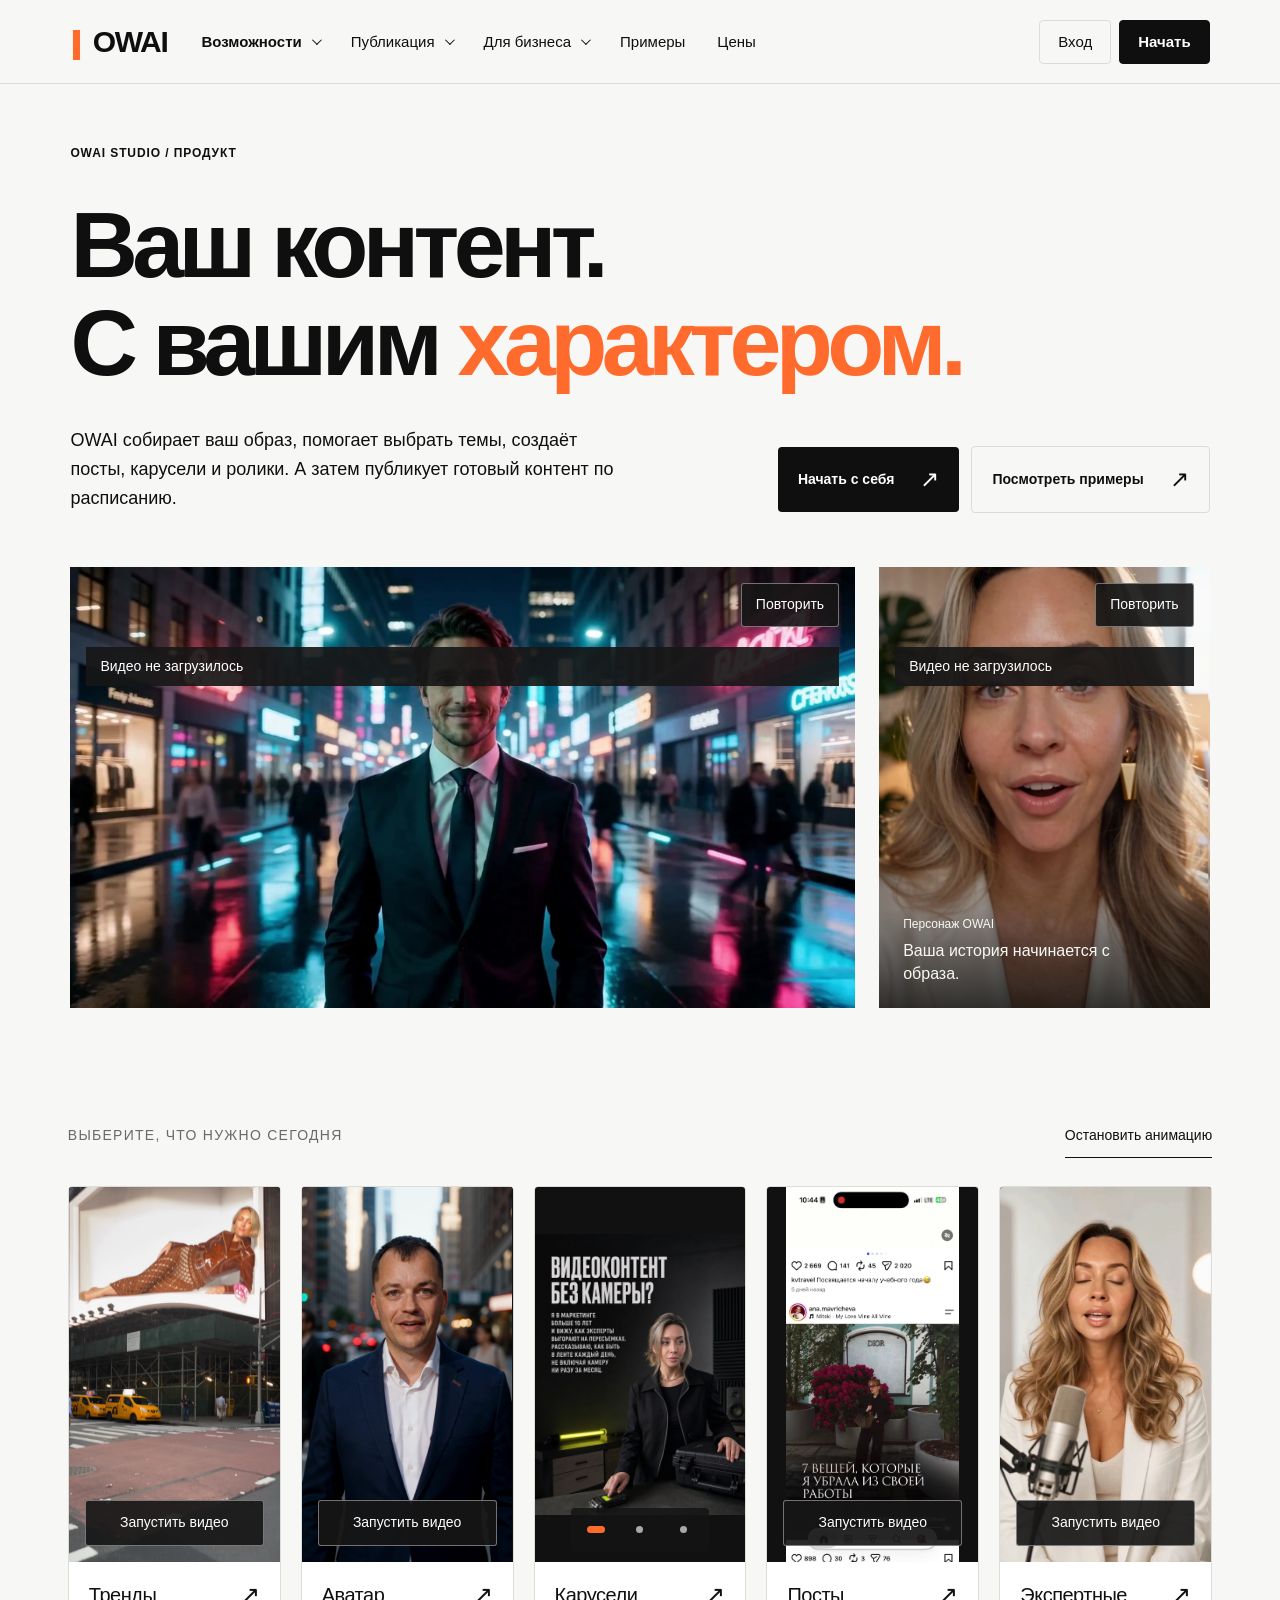
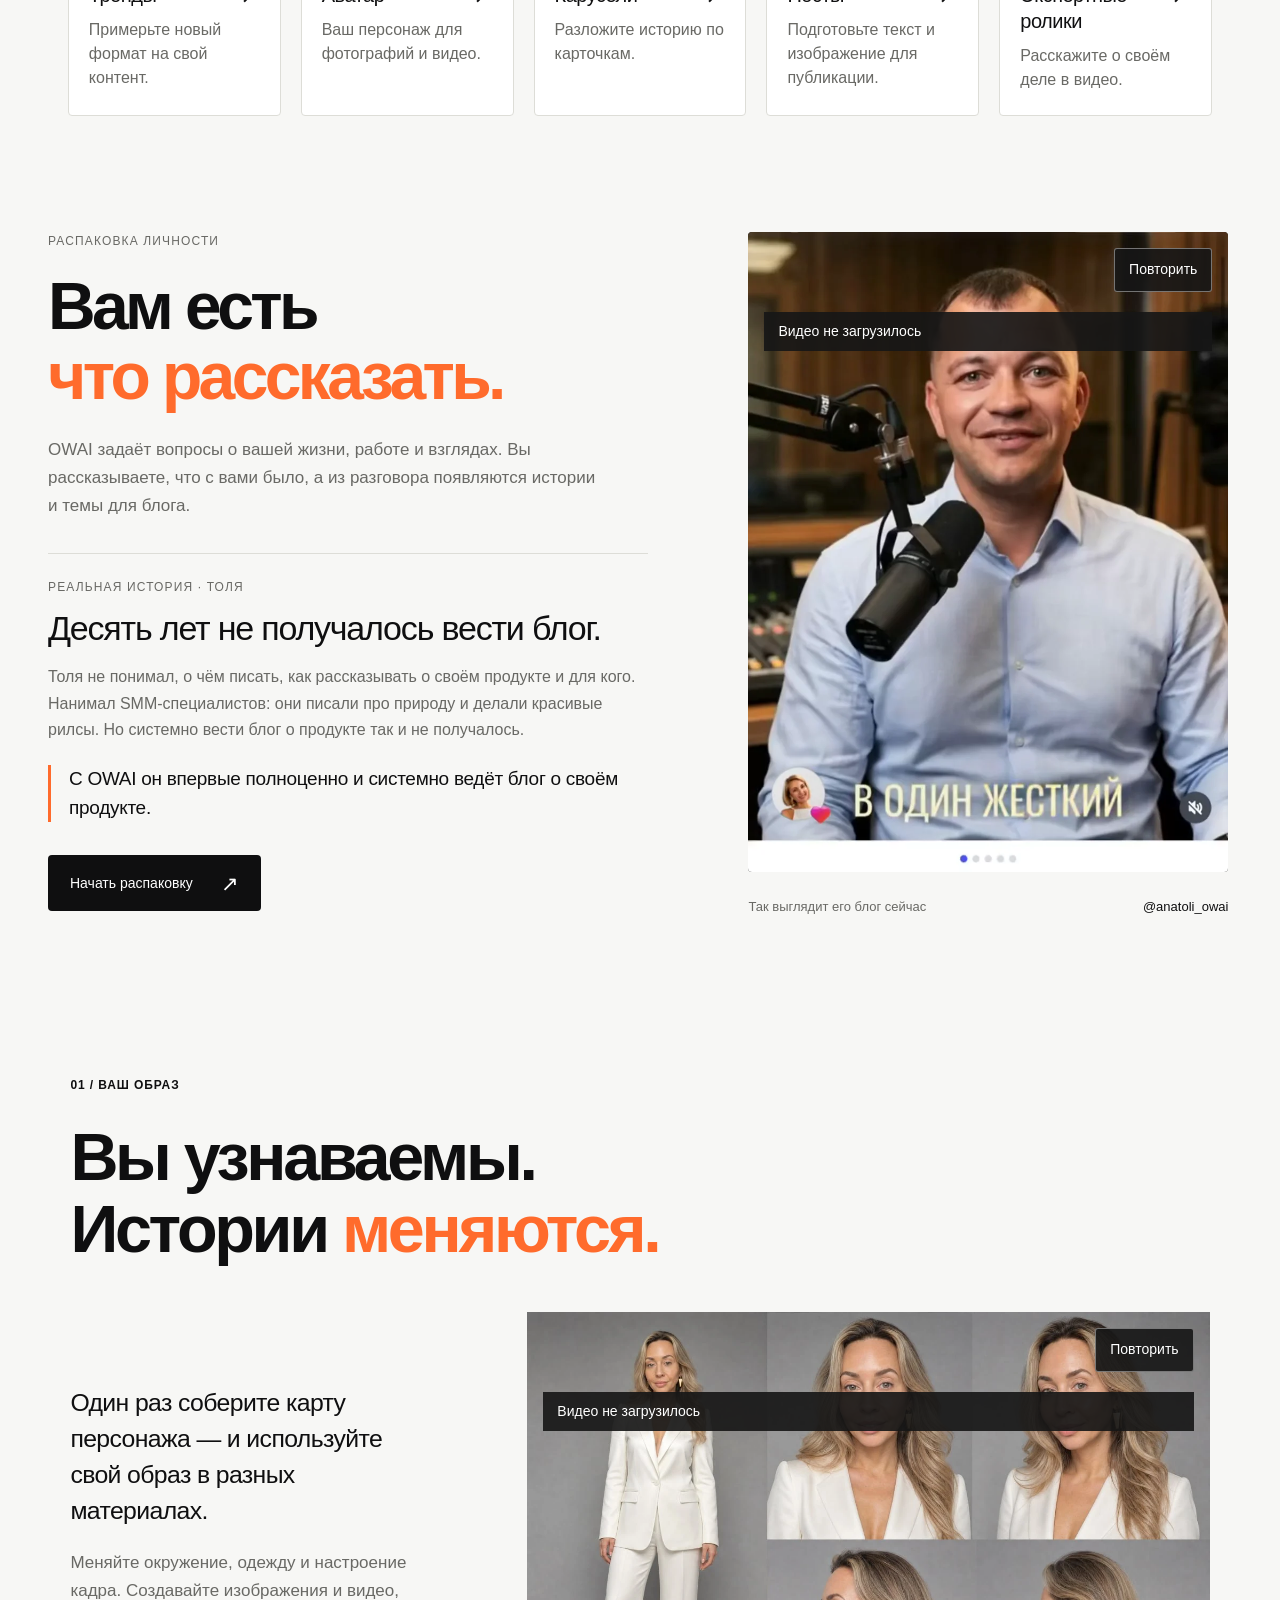
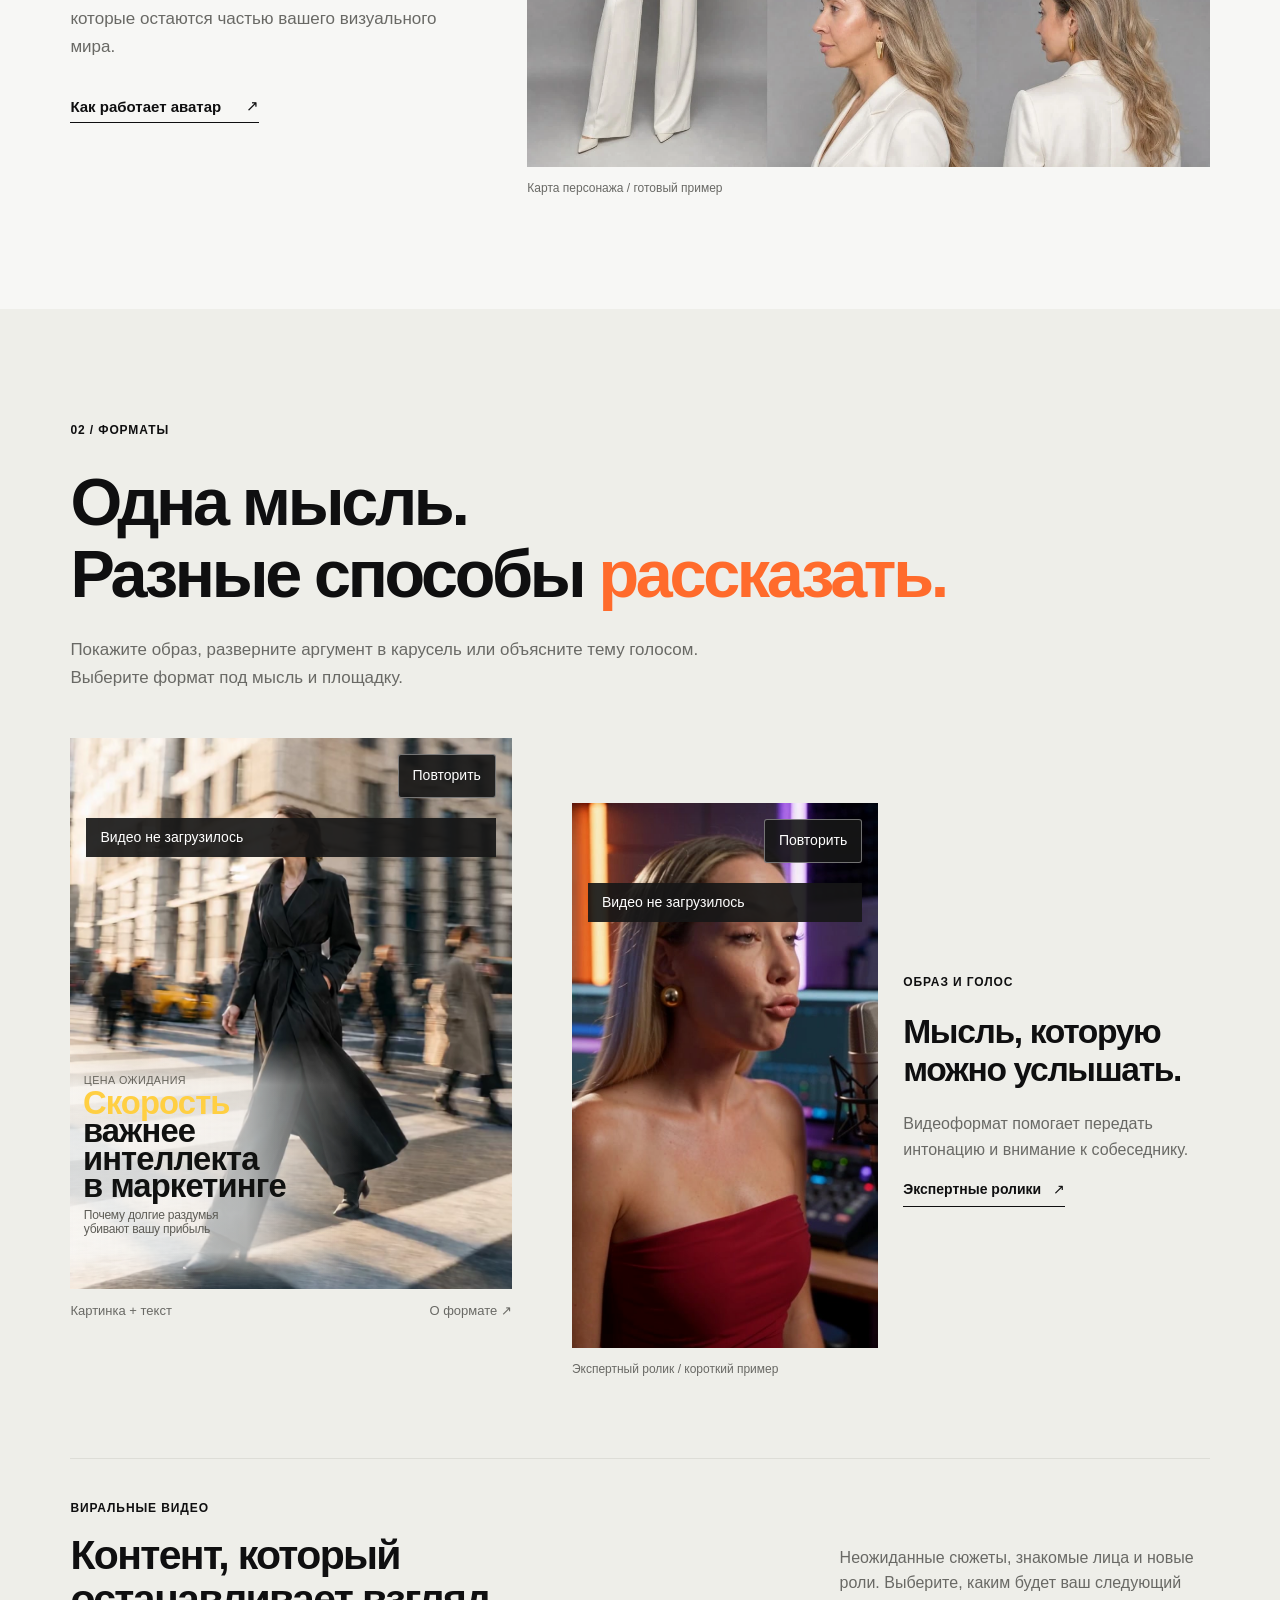
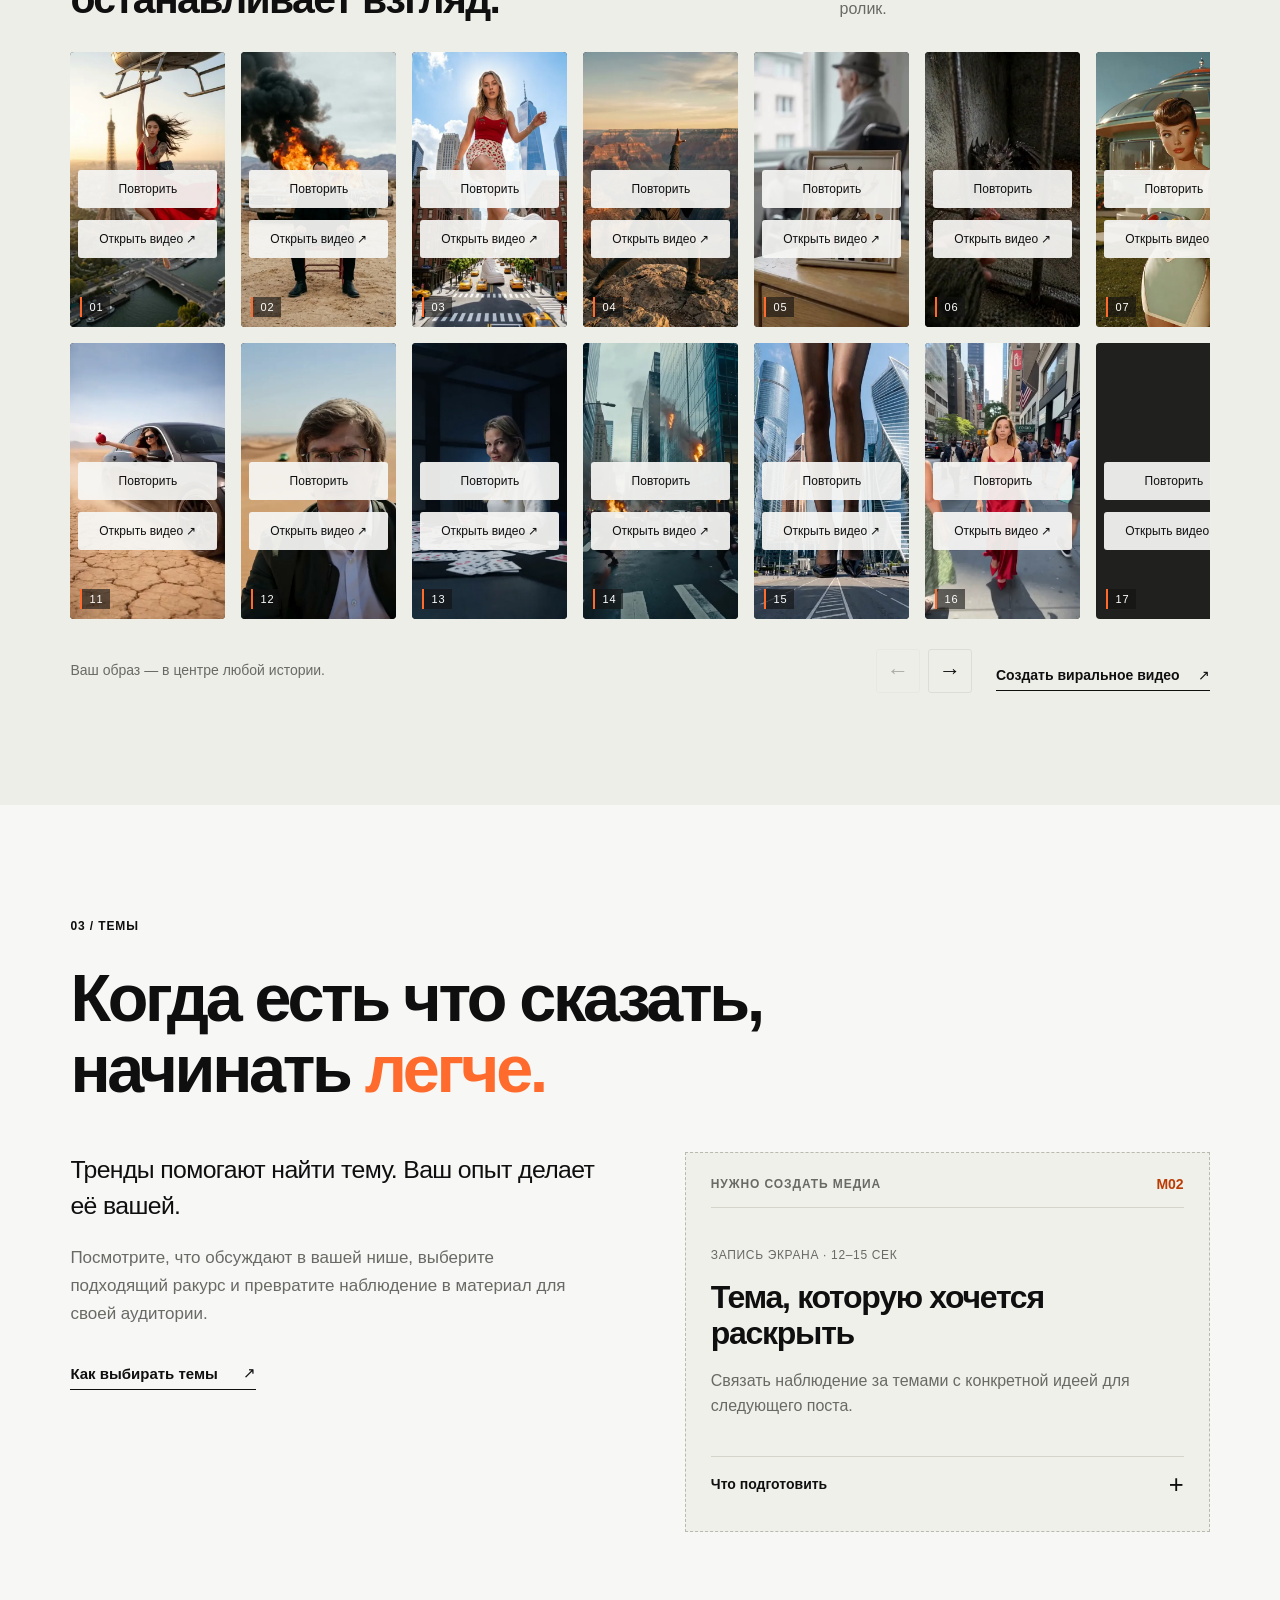
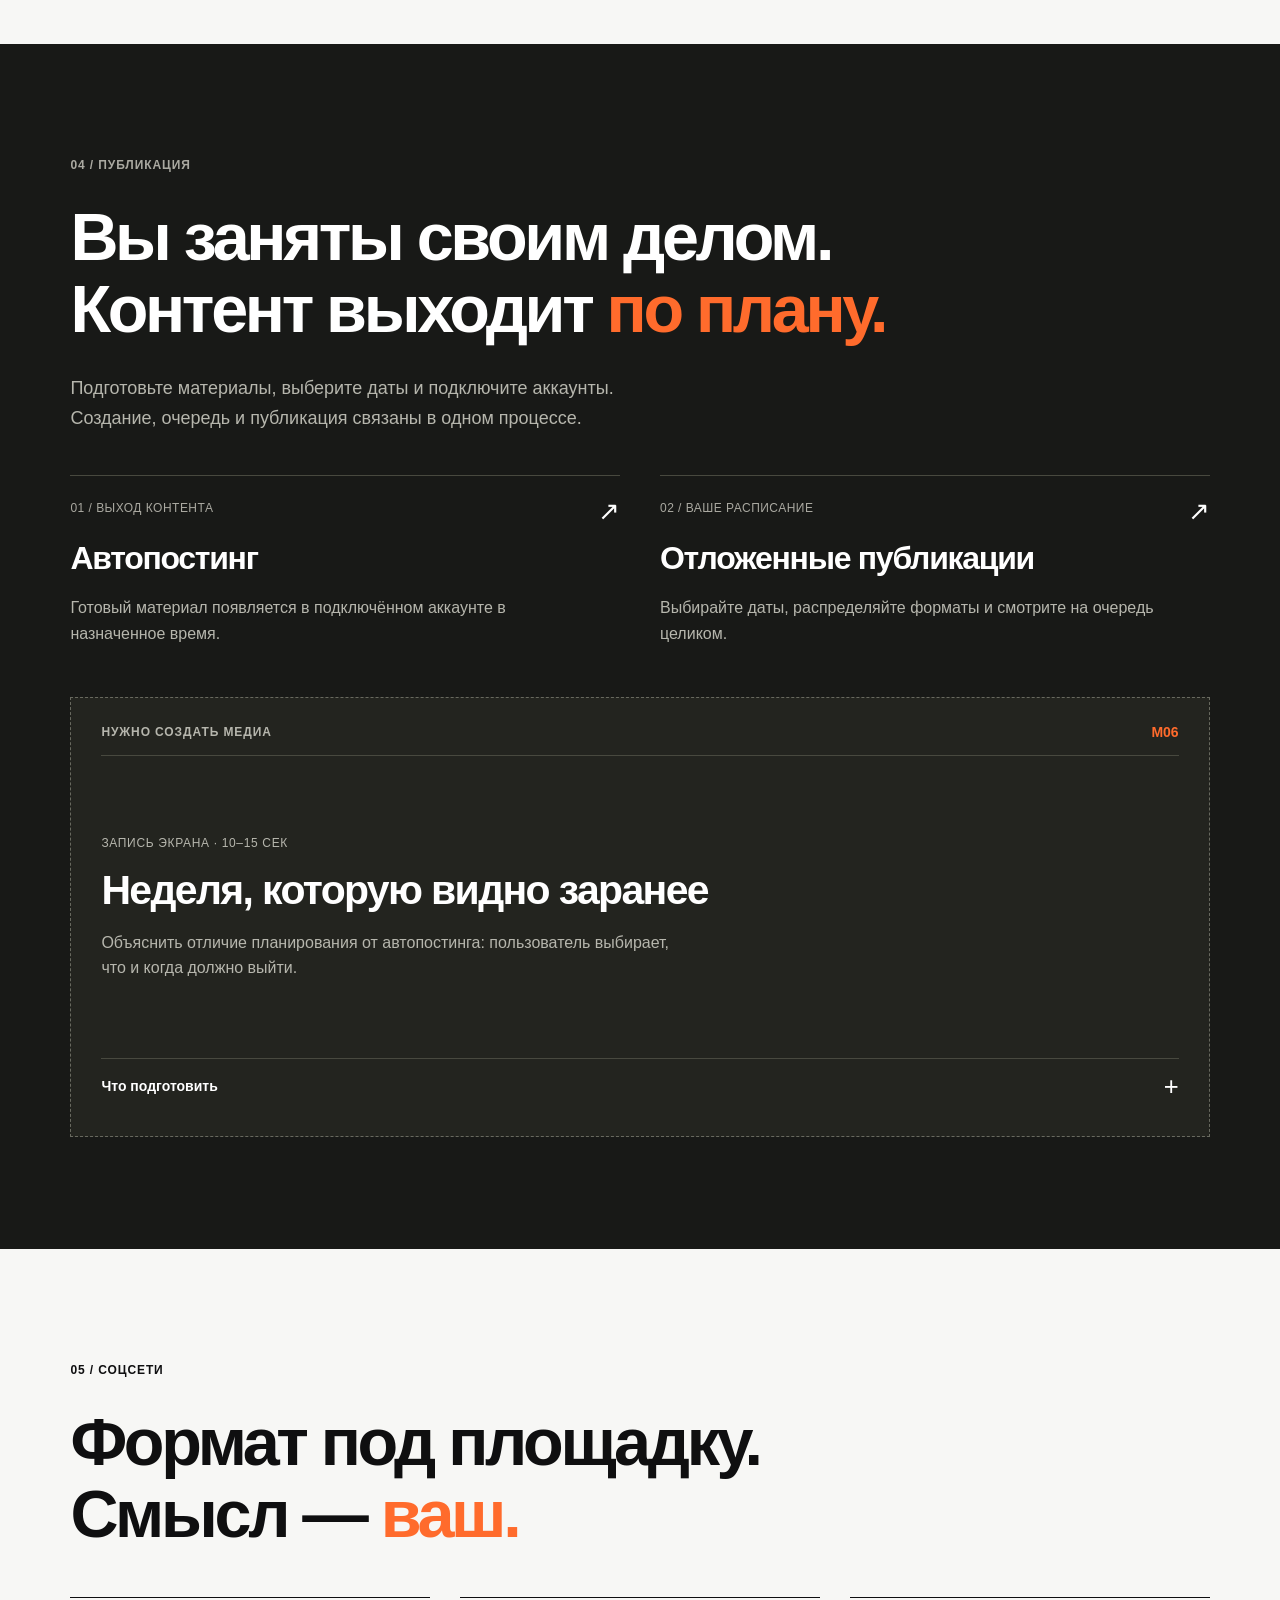
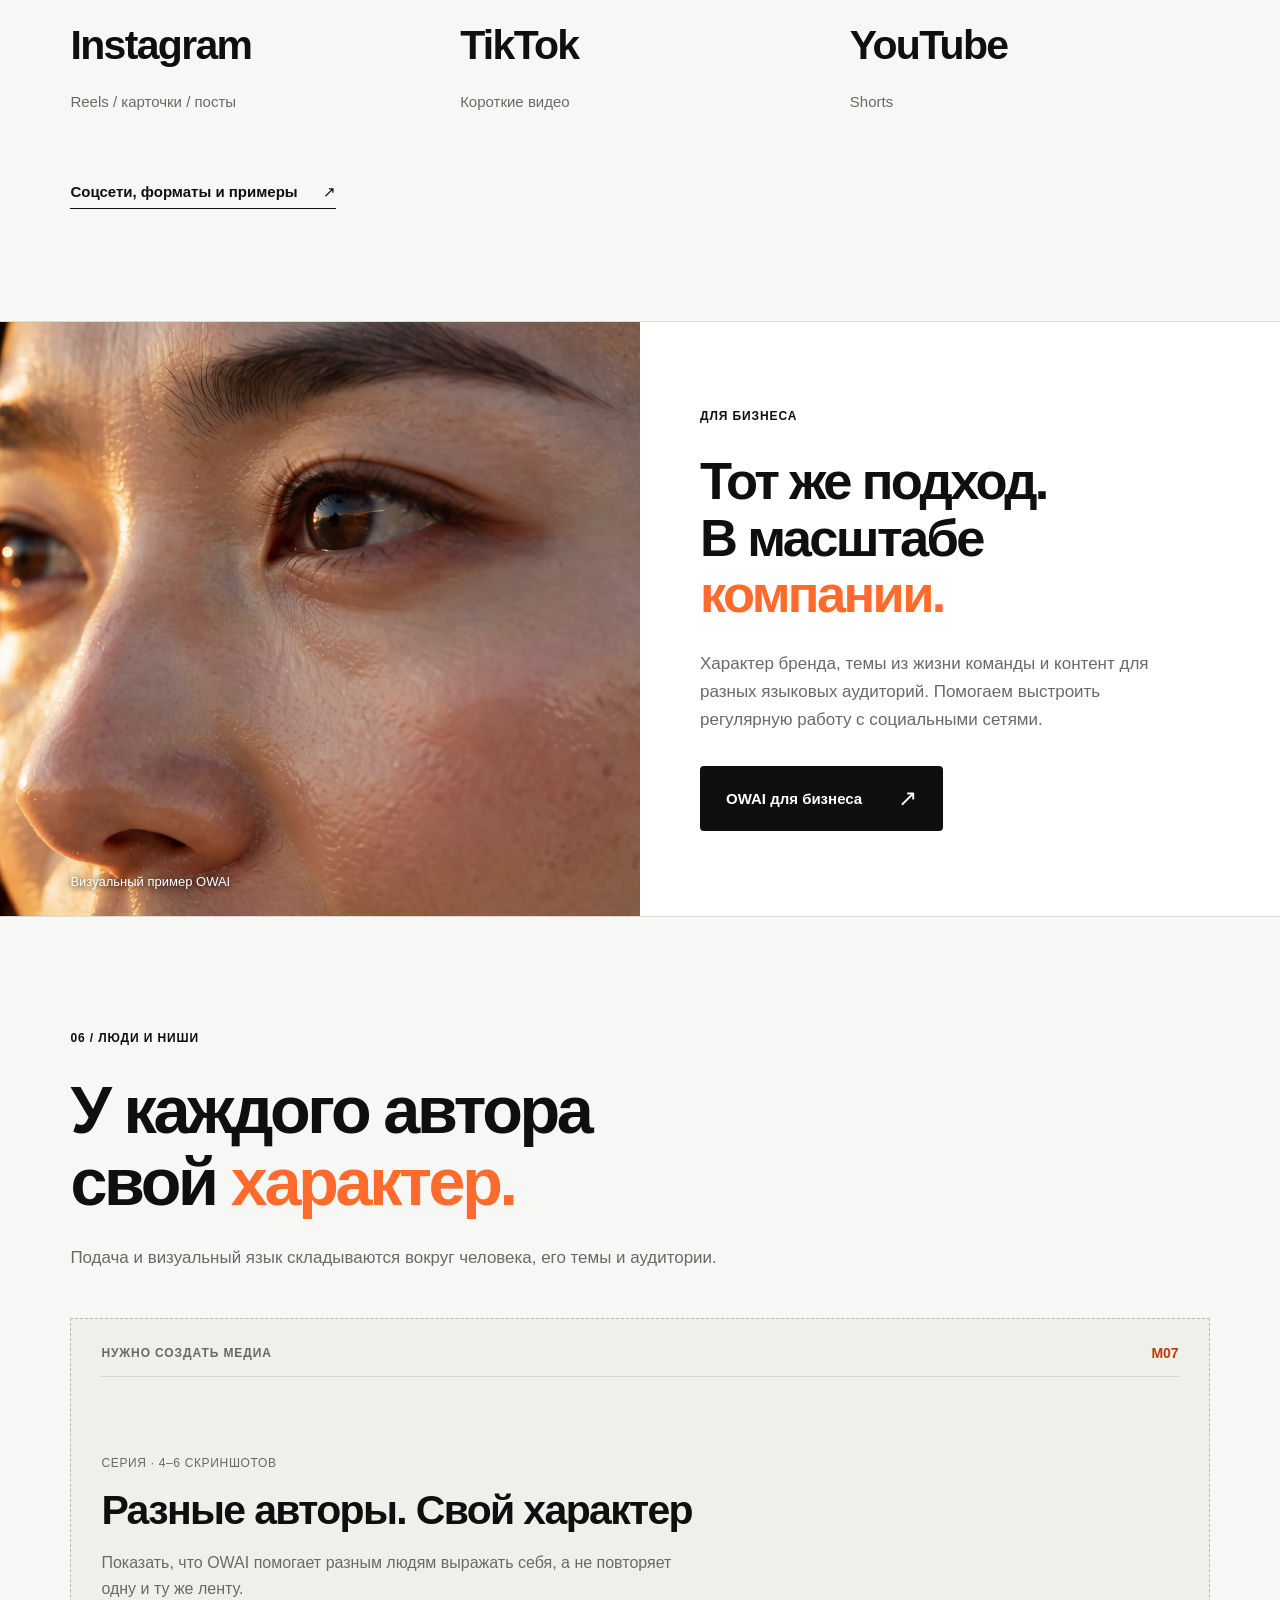
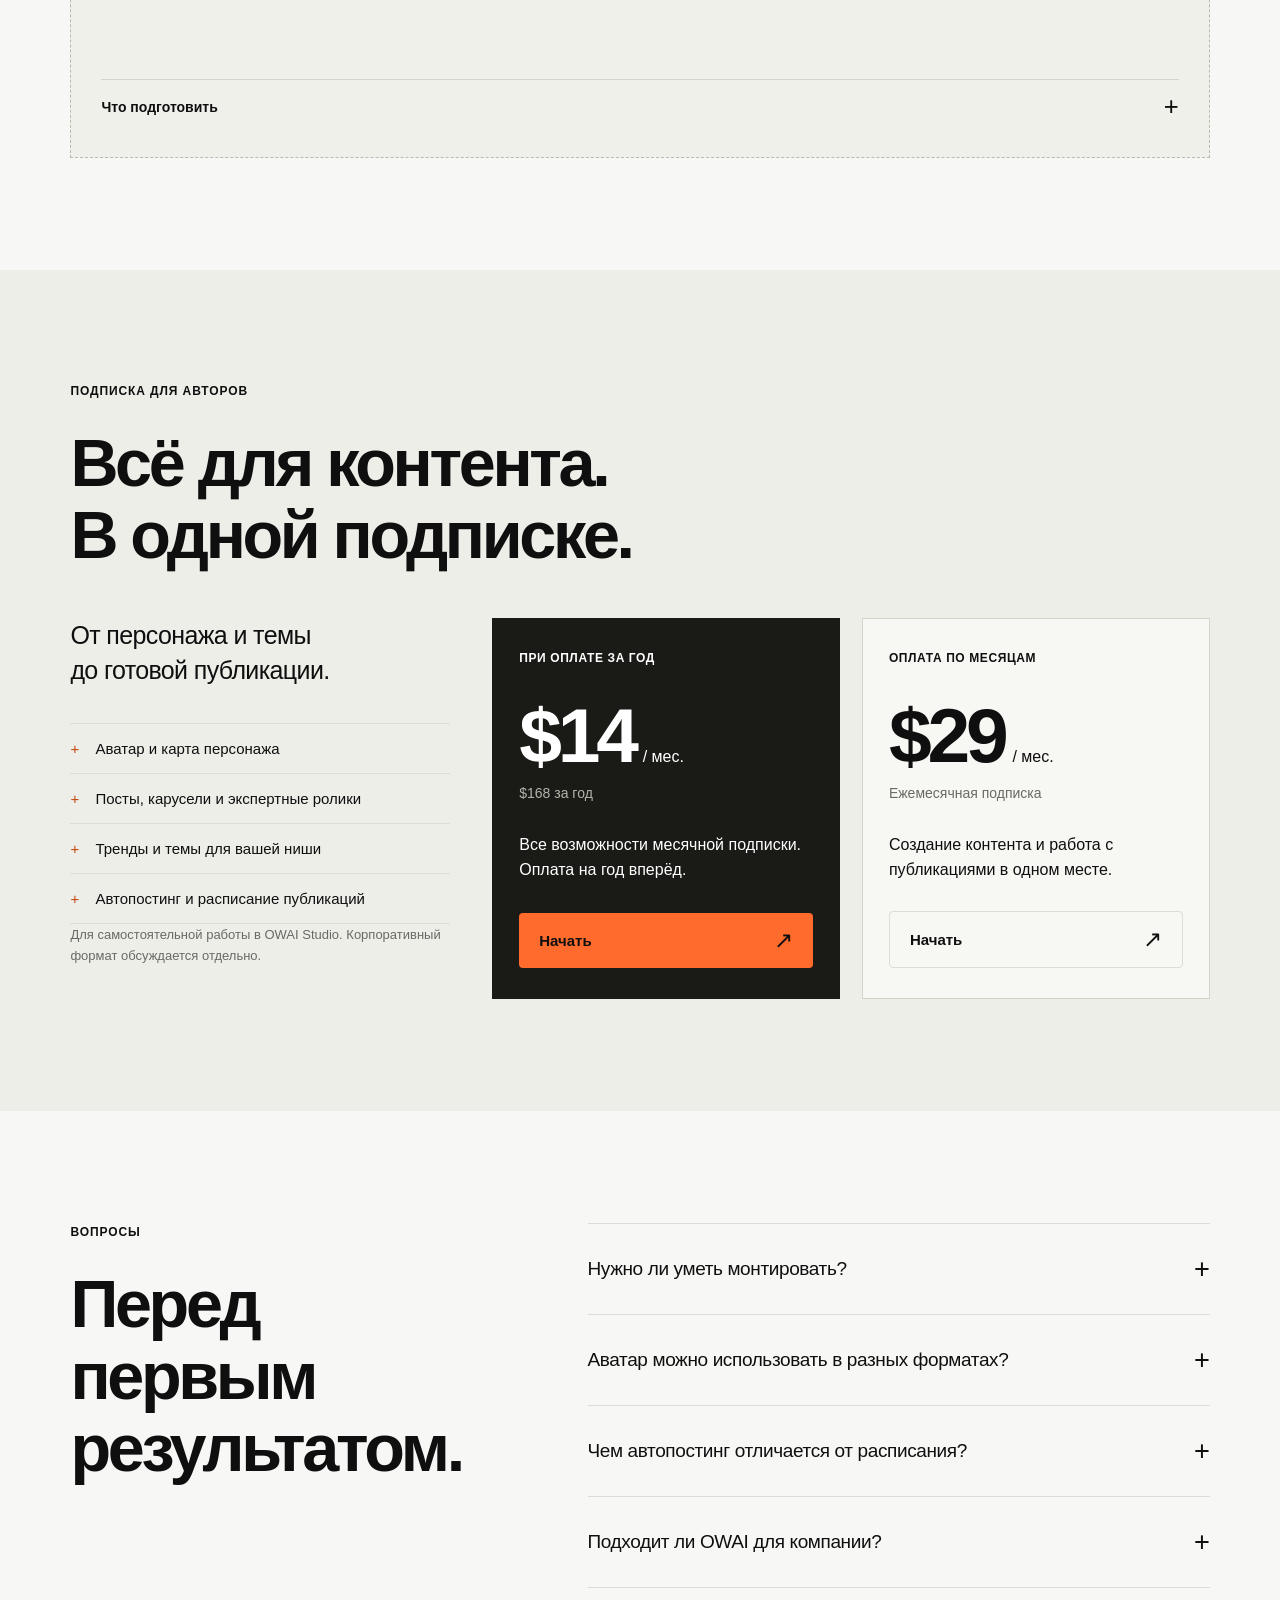
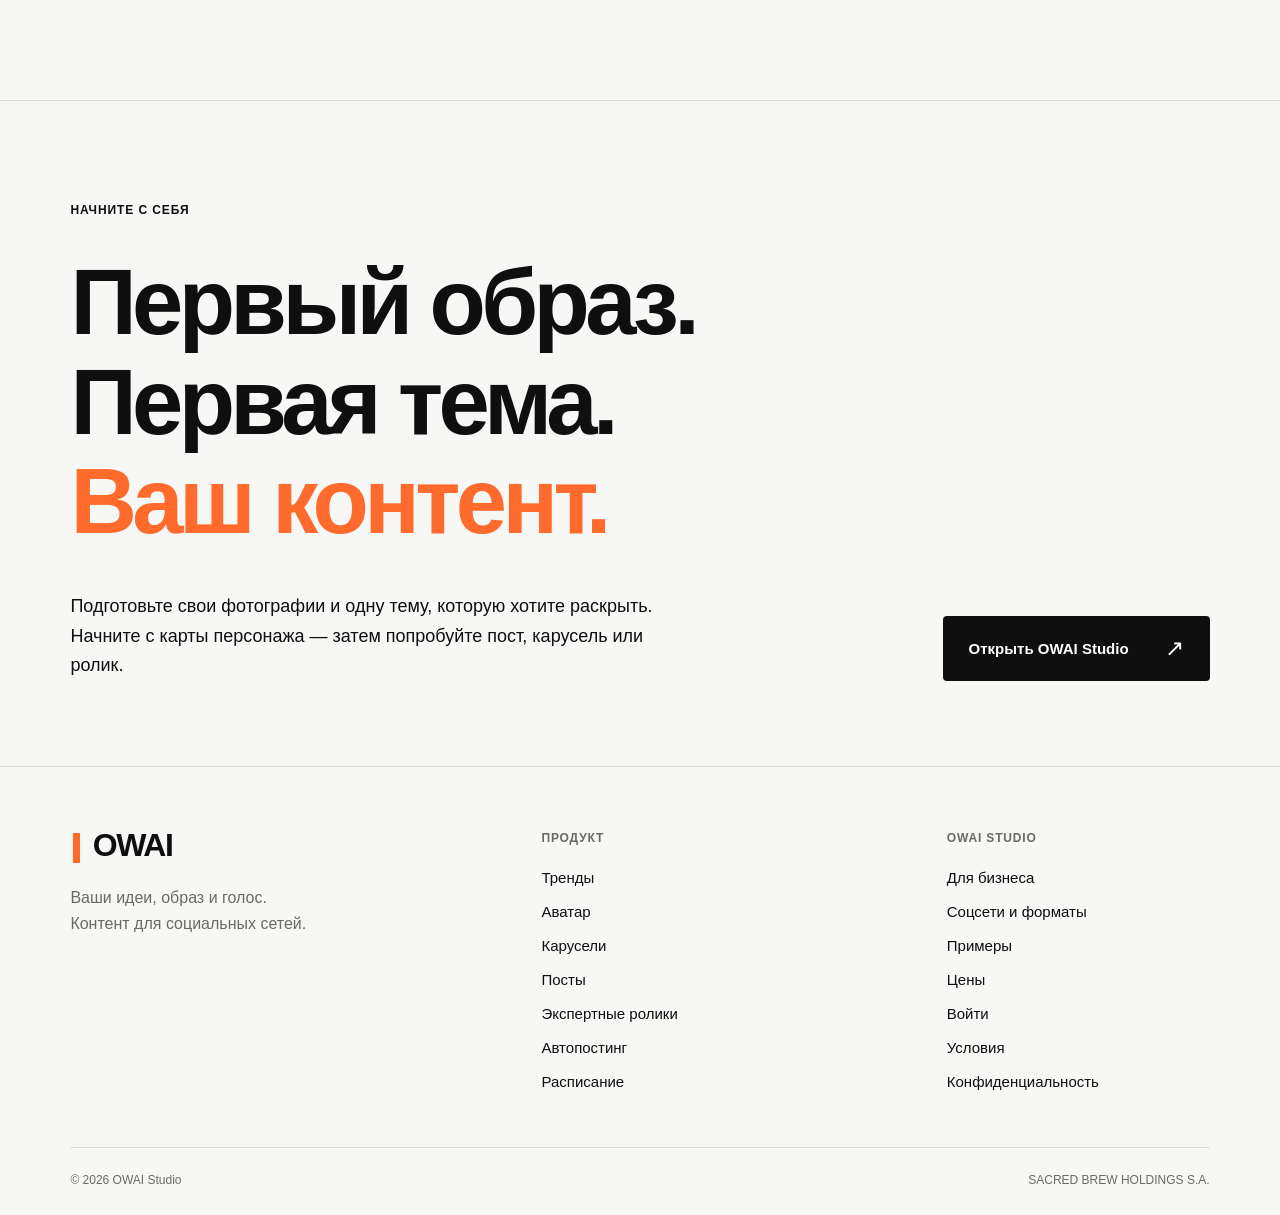
==== commit 8c9d4a28: "Add files via upload" ====
--- a/public/index.html
+++ b/public/index.html
@@ -426,338 +426,64 @@
 </section>
  <section id="owai-personality-concept" aria-labelledby="ow-personality-heading">
   <style>
-    #owai-personality-concept {
-      --ow-paper: #f7f7f5;
-      --ow-white: #ffffff;
-      --ow-ink: #0f0f10;
-      --ow-muted: #696965;
-      --ow-line: #ddddd7;
-      --ow-orange: #ff6b2c;
-      color-scheme: light;
-      width: 100%;
-      box-sizing: border-box;
-      padding: clamp(24px, 5.5vw, 48px);
-      background: var(--ow-paper);
-      color: var(--ow-ink);
-      font-family: Inter, -apple-system, BlinkMacSystemFont, "Segoe UI", Arial, sans-serif;
-      -webkit-font-smoothing: antialiased;
-    }
-    #owai-personality-concept * {box-sizing: border-box;}
-    #owai-personality-concept h2,
-    #owai-personality-concept h3,
-    #owai-personality-concept p,
-    #owai-personality-concept blockquote {margin: 0;}
-    #owai-personality-concept .ow-label {
-      display: block;
-      font-size: 12px;
-      font-weight: 500;
-      line-height: 1.5;
-      letter-spacing: .095em;
-      text-transform: uppercase;
-      color: var(--ow-muted);
-    }
-    #owai-personality-concept .ow-intro h2 {
-      margin: 22px 0 24px;
-      font-size: clamp(38px, 7.8vw, 66px);
-      font-weight: 600;
-      letter-spacing: -.055em;
-      line-height: 1.06;
-    }
-    #owai-personality-concept .ow-intro h2 span {color: var(--ow-orange);}
-    #owai-personality-concept .ow-intro p {
-      max-width: 550px;
-      font-size: 17px;
-      font-weight: 400;
-      line-height: 1.65;
-      color: var(--ow-muted);
-    }
-    #owai-personality-concept .ow-example {
-      margin-top: 38px;
-      border-top: 1px solid var(--ow-line);
-      padding-top: 24px;
-    }
-    #owai-personality-concept .ow-person {
-      max-width: 690px;
-      margin-bottom: 22px;
-    }
-    #owai-personality-concept .ow-person h3 {
-      margin-top: 10px;
-      font-size: clamp(23px, 3.7vw, 30px);
-      font-weight: 500;
-      letter-spacing: -.03em;
-      line-height: 1.25;
-    }
-    #owai-personality-concept .ow-person p {
-      margin-top: 12px;
-      font-size: 15px;
-      line-height: 1.65;
-      color: var(--ow-muted);
-    }
-    #owai-personality-concept .ow-example-bar {
-      display: flex;
-      align-items: center;
-      justify-content: space-between;
-      flex-wrap: wrap;
-      gap: 14px 24px;
-      margin-bottom: 18px;
-    }
-    #owai-personality-concept .ow-example-name {
-      font-size: 13px;
-      line-height: 1.5;
-      color: var(--ow-muted);
-    }
-    #owai-personality-concept .ow-example-name b {
-      color: var(--ow-ink);
-      font-weight: 500;
-    }
-    #owai-personality-concept .ow-choices {
-      display: flex;
-      flex-wrap: wrap;
-      align-items: center;
-      gap: 4px;
-    }
-    #owai-personality-concept .ow-choice {
-      appearance: none;
-      margin: 0;
-      padding: 11px 12px;
-      min-height: 44px;
-      border: 0;
-      border-bottom: 2px solid transparent;
-      border-radius: 0;
-      background: transparent;
-      color: var(--ow-muted);
-      font: 500 14px/1.4 Inter, -apple-system, BlinkMacSystemFont, "Segoe UI", Arial, sans-serif;
-      cursor: pointer;
-    }
-    #owai-personality-concept .ow-choice[aria-pressed="true"] {
-      border-bottom-color: var(--ow-orange);
-      color: var(--ow-ink);
-    }
-    #owai-personality-concept .ow-choice:hover {color: var(--ow-ink);}
-    #owai-personality-concept .ow-demo {
-      display: grid;
-      grid-template-columns: minmax(0, 1.18fr) minmax(0, 1fr);
-      align-items: stretch;
-      border: 1px solid var(--ow-line);
-      border-radius: 4px;
-      overflow: hidden;
-    }
-    #owai-personality-concept .ow-conversation {
-      min-width: 0;
-      padding: 27px 26px 30px;
-      background: #191a17;
-      color: #f7f7f5;
-      display: flex;
-      flex-direction: column;
-    }
-    #owai-personality-concept .ow-conversation .ow-label {color: #b6b6ad;}
-    #owai-personality-concept .ow-question {
-      font-size: 15px;
-      line-height: 1.55;
-      margin-top: 14px;
-      color: #b6b6ad;
-    }
-    #owai-personality-concept .ow-answer {
-      padding: 25px 0 5px;
-      font-size: 20px;
-      line-height: 1.55;
-      letter-spacing: -.015em;
-      font-weight: 400;
-    }
-    #owai-personality-concept .ow-answer mark {
-      background: transparent;
-      color: #ff9564;
-    }
-    #owai-personality-concept .ow-answer-credit {
-      margin-top: auto;
-      padding-top: 22px;
-      color: #b6b6ad;
-      font-size: 12px;
-      line-height: 1.5;
-    }
-    #owai-personality-concept .ow-result {
-      min-width: 0;
-      padding: 27px 26px 30px;
-      background: var(--ow-white);
-      display: flex;
-      flex-direction: column;
-    }
-    #owai-personality-concept .ow-result-lead {
-      margin-top: 14px;
-      font-size: 23px;
-      font-weight: 500;
-      letter-spacing: -.035em;
-      line-height: 1.28;
-    }
-    #owai-personality-concept .ow-topic {
-      border-top: 1px solid var(--ow-line);
-      padding-top: 22px;
-      margin-top: 28px;
-    }
-    #owai-personality-concept .ow-topic-title {
-      margin-top: 12px;
-      font-size: 18px;
-      font-weight: 500;
-      letter-spacing: -.02em;
-      line-height: 1.45;
-    }
-    #owai-personality-concept .ow-result-note {
-      margin-top: 20px;
-      font-size: 12px;
-      line-height: 1.55;
-      color: var(--ow-muted);
-    }
-    #owai-personality-concept .ow-bottom {
-      margin-top: 28px;
-      display: flex;
-      align-items: center;
-      justify-content: space-between;
-      gap: 24px;
-    }
-    #owai-personality-concept .ow-bottom p {
-      max-width: 335px;
-      font-size: 15px;
-      font-weight: 400;
-      line-height: 1.6;
-      color: var(--ow-muted);
-    }
-    #owai-personality-concept .ow-start {
-      display: inline-flex;
-      align-items: center;
-      justify-content: space-between;
-      gap: 18px;
-      flex: none;
-      padding: 19px 22px;
-      min-height: 60px;
-      border: 0;
-      border-radius: 4px;
-      background: var(--ow-ink);
-      color: var(--ow-white);
-      text-decoration: none;
-      font-size: 14px;
-      font-weight: 500;
-      line-height: 1.4;
-    }
-    #owai-personality-concept .ow-start:hover {background: #30302c;}
-    #owai-personality-concept .ow-start span {font-size: 21px;line-height: 1;}
-    @media(max-width: 660px) {
-      #owai-personality-concept .ow-intro h2 {font-size: clamp(35px, 8.7vw, 50px);margin-top: 20px;}
-      #owai-personality-concept .ow-intro p {font-size: 16px;line-height: 1.6;}
-      #owai-personality-concept .ow-example-bar {display: block;}
-      #owai-personality-concept .ow-choices {margin-top: 12px;}
-      #owai-personality-concept .ow-choice:first-child {padding-left: 0;padding-right: 16px;}
-      #owai-personality-concept .ow-demo {grid-template-columns: minmax(0, 1fr);}
-      #owai-personality-concept .ow-conversation,
-      #owai-personality-concept .ow-result {padding: clamp(20px, 5vw, 26px);}
-      #owai-personality-concept .ow-answer {font-size: 20px;padding-top: 20px;}
-      #owai-personality-concept .ow-answer-credit {padding-top: 18px;}
-      #owai-personality-concept .ow-result-lead {font-size: 25px;}
-      #owai-personality-concept .ow-result-note {margin-top: 20px;}
-      #owai-personality-concept .ow-bottom {display: block;}
-      #owai-personality-concept .ow-bottom p {max-width: 390px;font-size: 15px;}
-      #owai-personality-concept .ow-start {width: 100%;margin-top: 23px;font-size: 16px;}
+    #owai-personality-concept{--ow-paper:#f7f7f5;--ow-ink:#0f0f10;--ow-muted:#696965;--ow-line:#ddddd7;--ow-orange:#ff6b2c;color-scheme:light;width:100%;box-sizing:border-box;padding:clamp(24px,5.5vw,48px);background:var(--ow-paper);color:var(--ow-ink);font-family:Inter,-apple-system,BlinkMacSystemFont,"Segoe UI",Arial,sans-serif;-webkit-font-smoothing:antialiased}
+    #owai-personality-concept *{box-sizing:border-box}
+    #owai-personality-concept h2,#owai-personality-concept h3,#owai-personality-concept p,#owai-personality-concept figure{margin:0}
+    #owai-personality-concept .ow-case-layout{display:grid;grid-template-columns:minmax(0,1.12fr) minmax(300px,.88fr);column-gap:clamp(32px,6vw,100px);row-gap:28px;align-items:start}
+    #owai-personality-concept .ow-label{display:block;font-size:12px;font-weight:500;line-height:1.5;letter-spacing:.095em;text-transform:uppercase;color:var(--ow-muted)}
+    #owai-personality-concept .ow-intro{grid-column:1;grid-row:1}
+    #owai-personality-concept .ow-intro h2{margin:22px 0 24px;font-size:clamp(38px,5.5vw,66px);font-weight:600;letter-spacing:-.055em;line-height:1.06}
+    #owai-personality-concept .ow-intro h2 span{color:var(--ow-orange)}
+    #owai-personality-concept .ow-intro p{max-width:550px;font-size:17px;line-height:1.65;color:var(--ow-muted)}
+    #owai-personality-concept .ow-story{grid-column:1;grid-row:2;max-width:600px;border-top:1px solid var(--ow-line);padding-top:24px}
+    #owai-personality-concept .ow-story h3{margin:12px 0 16px;font-size:clamp(24px,2.7vw,34px);font-weight:500;letter-spacing:-.035em;line-height:1.2;text-wrap:balance}
+    #owai-personality-concept .ow-story p{font-size:16px;line-height:1.65;color:var(--ow-muted)}
+    #owai-personality-concept .ow-story .ow-outcome{margin-top:22px;padding-left:18px;border-left:3px solid var(--ow-orange);color:var(--ow-ink);font-size:19px;line-height:1.5;letter-spacing:-.015em}
+    #owai-personality-concept .ow-feed{grid-column:2;grid-row:1 / 4;width:100%;max-width:480px;justify-self:center;align-self:center}
+    #owai-personality-concept .ow-feed-player{width:100%;aspect-ratio:3 / 4;border-radius:4px;background:#191a17}
+    #owai-personality-concept .ow-feed-player>.inline-poster,#owai-personality-concept .ow-feed-player>video{object-fit:contain;max-height:none}
+    #owai-personality-concept .ow-feed figcaption{display:flex;justify-content:space-between;flex-wrap:wrap;gap:8px 20px;margin-top:12px;font-size:13px;line-height:1.5;color:var(--ow-muted)}
+    #owai-personality-concept .ow-feed figcaption span:last-child{color:var(--ow-ink)}
+    #owai-personality-concept .ow-bottom{grid-column:1;grid-row:3}
+    #owai-personality-concept .ow-start{display:inline-flex;align-items:center;justify-content:space-between;gap:28px;min-height:56px;padding:17px 22px;border:0;border-radius:4px;background:var(--ow-ink);color:#fff;text-decoration:none;font-size:14px;font-weight:500;line-height:1.4}
+    #owai-personality-concept .ow-start:hover{background:#30302c}
+    #owai-personality-concept .ow-start:focus-visible{outline:2px solid var(--ow-orange);outline-offset:4px}
+    #owai-personality-concept .ow-start span{font-size:21px;line-height:1}
+    @media(max-width:780px){
+      #owai-personality-concept .ow-case-layout{grid-template-columns:minmax(0,1fr);gap:28px}
+      #owai-personality-concept .ow-intro,#owai-personality-concept .ow-story,#owai-personality-concept .ow-feed,#owai-personality-concept .ow-bottom{grid-column:1;grid-row:auto}
+      #owai-personality-concept .ow-intro h2{font-size:clamp(35px,8.7vw,54px);margin-top:20px}
+      #owai-personality-concept .ow-intro p{font-size:16px;line-height:1.6}
+      #owai-personality-concept .ow-story .ow-outcome{font-size:18px}
+      #owai-personality-concept .ow-feed{max-width:420px}
+      #owai-personality-concept .ow-start{width:100%;font-size:16px}
     }
   </style>
-
-  <div class="ow-intro">
-    <span class="ow-label">Распаковка личности</span>
-    <h2 id="ow-personality-heading">Вам есть<br><span>что рассказать.</span></h2>
-    <p>OWAI задаёт вопросы о вашей жизни, работе и взглядах. Вы рассказываете, что с вами было, а из разговора появляются истории и темы для блога.</p>
-  </div>
-
-  <div class="ow-example">
-    <div class="ow-person">
-      <span class="ow-label">Пример · вымышленный персонаж</span>
-      <h3>Лена, 38 лет. Дизайнер интерьеров.</h3>
-      <p>Восемь лет работала бухгалтером, потом ушла в дизайн. Живёт с мужем и сыном. С папой чинит старую мебель. Заказчикам всё сдаёт в срок, а свою прихожую доделывает третий год.</p>
+  <div class="ow-case-layout">
+    <div class="ow-intro">
+      <span class="ow-label">Распаковка личности</span>
+      <h2 id="ow-personality-heading">Вам есть<br><span>что рассказать.</span></h2>
+      <p>OWAI задаёт вопросы о вашей жизни, работе и взглядах. Вы рассказываете, что с вами было, а из разговора появляются истории и темы для блога.</p>
     </div>
-    <div class="ow-example-bar">
-      <p class="ow-example-name"><b>Три истории Лены</b></p>
-      <div class="ow-choices" role="group" aria-label="Выберите историю Лены">
-        <button class="ow-choice" type="button" data-ow-example="change" aria-pressed="true" aria-controls="ow-personality-demo">Смена работы</button>
-        <button class="ow-choice" type="button" data-ow-example="mistake" aria-pressed="false" aria-controls="ow-personality-demo">Промах</button>
-        <button class="ow-choice" type="button" data-ow-example="home" aria-pressed="false" aria-controls="ow-personality-demo">Дома</button>
+    <div class="ow-story">
+      <span class="ow-label">Реальная история · Толя</span>
+      <h3>Десять лет не получалось вести блог.</h3>
+      <p>Толя не понимал, о чём писать, как рассказывать о своём продукте и для кого. Нанимал SMM-специалистов: они писали про природу и делали красивые рилсы. Но системно вести блог о продукте так и не получалось.</p>
+      <p class="ow-outcome">С OWAI он впервые полноценно и системно ведёт блог о своём продукте.</p>
+    </div>
+    <figure class="ow-feed">
+      <div class="inline-player ow-feed-player" data-native-player data-video-label="Лента блога Толи">
+        <img class="inline-poster" src="./assets/tolya-feed-poster.webp" width="900" height="1200" loading="lazy" decoding="async" alt="Толя у микрофона — первый кадр видео его блога">
+        <video data-src="./assets/tolya-feed.mp4" poster="./assets/tolya-feed-poster.webp" muted loop playsinline preload="none" aria-hidden="true" disablepictureinpicture></video>
+        <button class="inline-video-toggle" type="button" data-video-toggle hidden>Запустить видео</button>
+        <span class="inline-video-status" data-video-status role="status" hidden>Видео не загрузилось</span>
       </div>
-    </div>
-
-    <div class="ow-demo" id="ow-personality-demo" aria-live="polite" aria-atomic="true">
-      <div class="ow-conversation">
-        <span class="ow-label">OWAI спрашивает</span>
-        <p class="ow-question" id="ow-personality-question">Вы сразу поняли, что хотите заниматься дизайном?</p>
-        <blockquote class="ow-answer" id="ow-personality-answer">«Я восемь лет была бухгалтером. На курсы дизайна записалась в тридцать. <mark>Маме полгода не говорила</mark> — она бы спросила, что не так с нормальной работой. Днём отчёты, вечером черчу кухню сестре. Я ещё год так жила: боялась остаться без зарплаты. Уволилась, когда появились два своих заказа».</blockquote>
-        <span class="ow-answer-credit">Лена рассказывает</span>
-      </div>
-      <div class="ow-result">
-        <span class="ow-label">OWAI уточняет</span>
-        <h3 class="ow-result-lead" id="ow-personality-followup">А что мама сказала, когда вы всё-таки ей рассказали?</h3>
-        <div class="ow-topic">
-          <span class="ow-label">История для блога</span>
-          <p class="ow-topic-title" id="ow-personality-topic">Как я в тридцать лет боялась сказать маме, что меняю работу</p>
-        </div>
-        <p class="ow-result-note">Можно рассказать в посте, карусели или ролике.</p>
-      </div>
+      <figcaption><span>Так выглядит его блог сейчас</span><span>@anatoli_owai</span></figcaption>
+    </figure>
+    <div class="ow-bottom">
+      <a class="ow-start" href="https://owai.studio/signup" target="_blank" rel="noopener noreferrer">Начать распаковку <span aria-hidden="true">↗</span></a>
     </div>
   </div>
-
-  <div class="ow-bottom">
-    <p>OWAI помогает вспомнить такие истории, уточняет детали и предлагает, о чём можно рассказать в блоге.</p>
-    <a class="ow-start" href="https://owai.studio/signup" target="_blank" rel="noopener noreferrer">Начать распаковку <span aria-hidden="true">↗</span></a>
-  </div>
-
-  <script>
-    (() => {
-      const root = document.getElementById('owai-personality-concept');
-      const question = root.querySelector('#ow-personality-question');
-      const answer = root.querySelector('#ow-personality-answer');
-      const followup = root.querySelector('#ow-personality-followup');
-      const topic = root.querySelector('#ow-personality-topic');
-      const choices = Array.from(root.querySelectorAll('[data-ow-example]'));
-      const examples = {
-        change: {
-          question: 'Вы сразу поняли, что хотите заниматься дизайном?',
-          before: '«Я восемь лет была бухгалтером. На курсы дизайна записалась в тридцать. ',
-          emphasis: 'Маме полгода не говорила',
-          after: ' — она бы спросила, что не так с нормальной работой. Днём отчёты, вечером черчу кухню сестре. Я ещё год так жила: боялась остаться без зарплаты. Уволилась, когда появились два своих заказа».',
-          followup: 'А что мама сказала, когда вы всё-таки ей рассказали?',
-          topic: 'Как я в тридцать лет боялась сказать маме, что меняю работу'
-        },
-        mistake: {
-          question: 'А какой рабочий промах до сих пор помните?',
-          before: '«В первом проекте я заказала красивый диван, а про дверь не подумала. Он в неё не пролез. Стою в подъезде, грузчики ждут, клиент смотрит на меня. ',
-          emphasis: 'Хотелось сказать, что магазин что-то напутал.',
-          after: ' Но заказала-то его я. Доплатила за разборку из своих денег. Теперь дверные проёмы меряю по два раза».',
-          followup: 'Как вы объяснили клиенту, что произошло?',
-          topic: 'Я заказала диван, который не прошёл в дверь'
-        },
-        home: {
-          question: 'Дома у вас тоже всё продумано до мелочей?',
-          before: '«У нас в прихожей третий год торчит провод вместо светильника. Зато стол я отреставрировала — старый, ещё бабушкин. Папа помогал ножки выровнять. Муж предлагает купить новый, а мне жалко: ',
-          emphasis: 'под этим столом я в детстве пряталась.',
-          after: ' Теперь сын там с котом сидит. Царапин, конечно, прибавилось».',
-          followup: 'А что ещё вы сохранили из бабушкиного дома?',
-          topic: 'Бабушкин стол теперь стоит у меня'
-        }
-      };
-
-      function selectExample(key) {
-        const item = examples[key];
-        if (!item) return;
-        choices.forEach(button => {
-          button.setAttribute('aria-pressed', String(button.dataset.owExample === key));
-        });
-        question.textContent = item.question;
-        const highlight = document.createElement('mark');
-        highlight.textContent = item.emphasis;
-        answer.replaceChildren(document.createTextNode(item.before), highlight, document.createTextNode(item.after));
-        followup.textContent = item.followup;
-        topic.textContent = item.topic;
-      }
-
-      choices.forEach(button => {
-        button.addEventListener('click', () => selectExample(button.dataset.owExample));
-      });
-    })();
-  </script>
 </section>
  <section class="section-pad home-character"><div class="section-heading"><span class="eyebrow">01 / ВАШ ОБРАЗ</span><h2>Вы узнаваемы.<br>Истории <em>меняются.</em></h2></div><div class="split split-wide"><div class="body-copy"><p class="lead">Один раз соберите карту персонажа — и используйте свой образ в разных материалах.</p><p>Меняйте окружение, одежду и настроение кадра. Создавайте изображения и видео, которые остаются частью вашего визуального мира.</p><a class="text-link" href="./avatar/">Как работает аватар <span>↗</span></a></div><figure><div class="inline-player character-map-player" data-native-player data-play-delay="3000" data-video-label="Карта персонажа OWAI">
 <img class="inline-poster" src="./assets/character-map.webp" width="1280" height="853" alt="Карта персонажа OWAI: полный рост и четыре ракурса лица" loading="lazy" decoding="async">
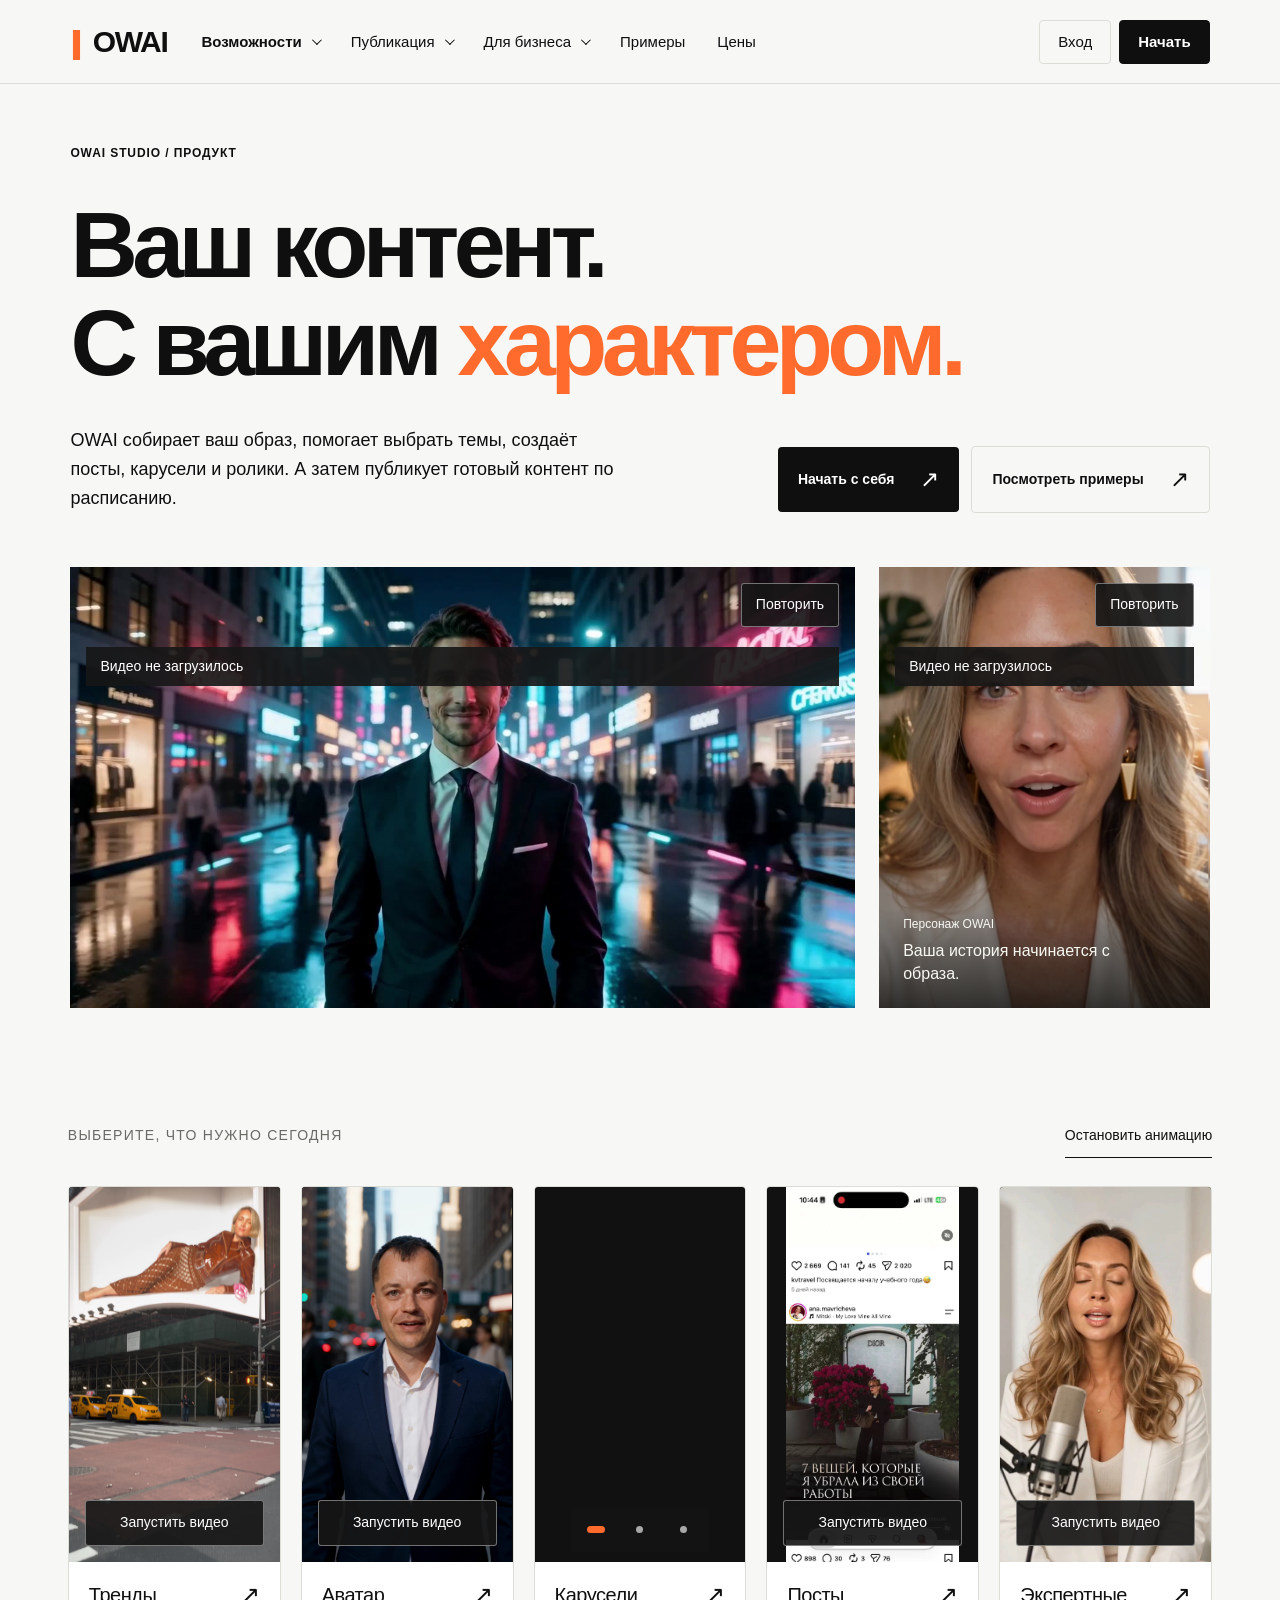
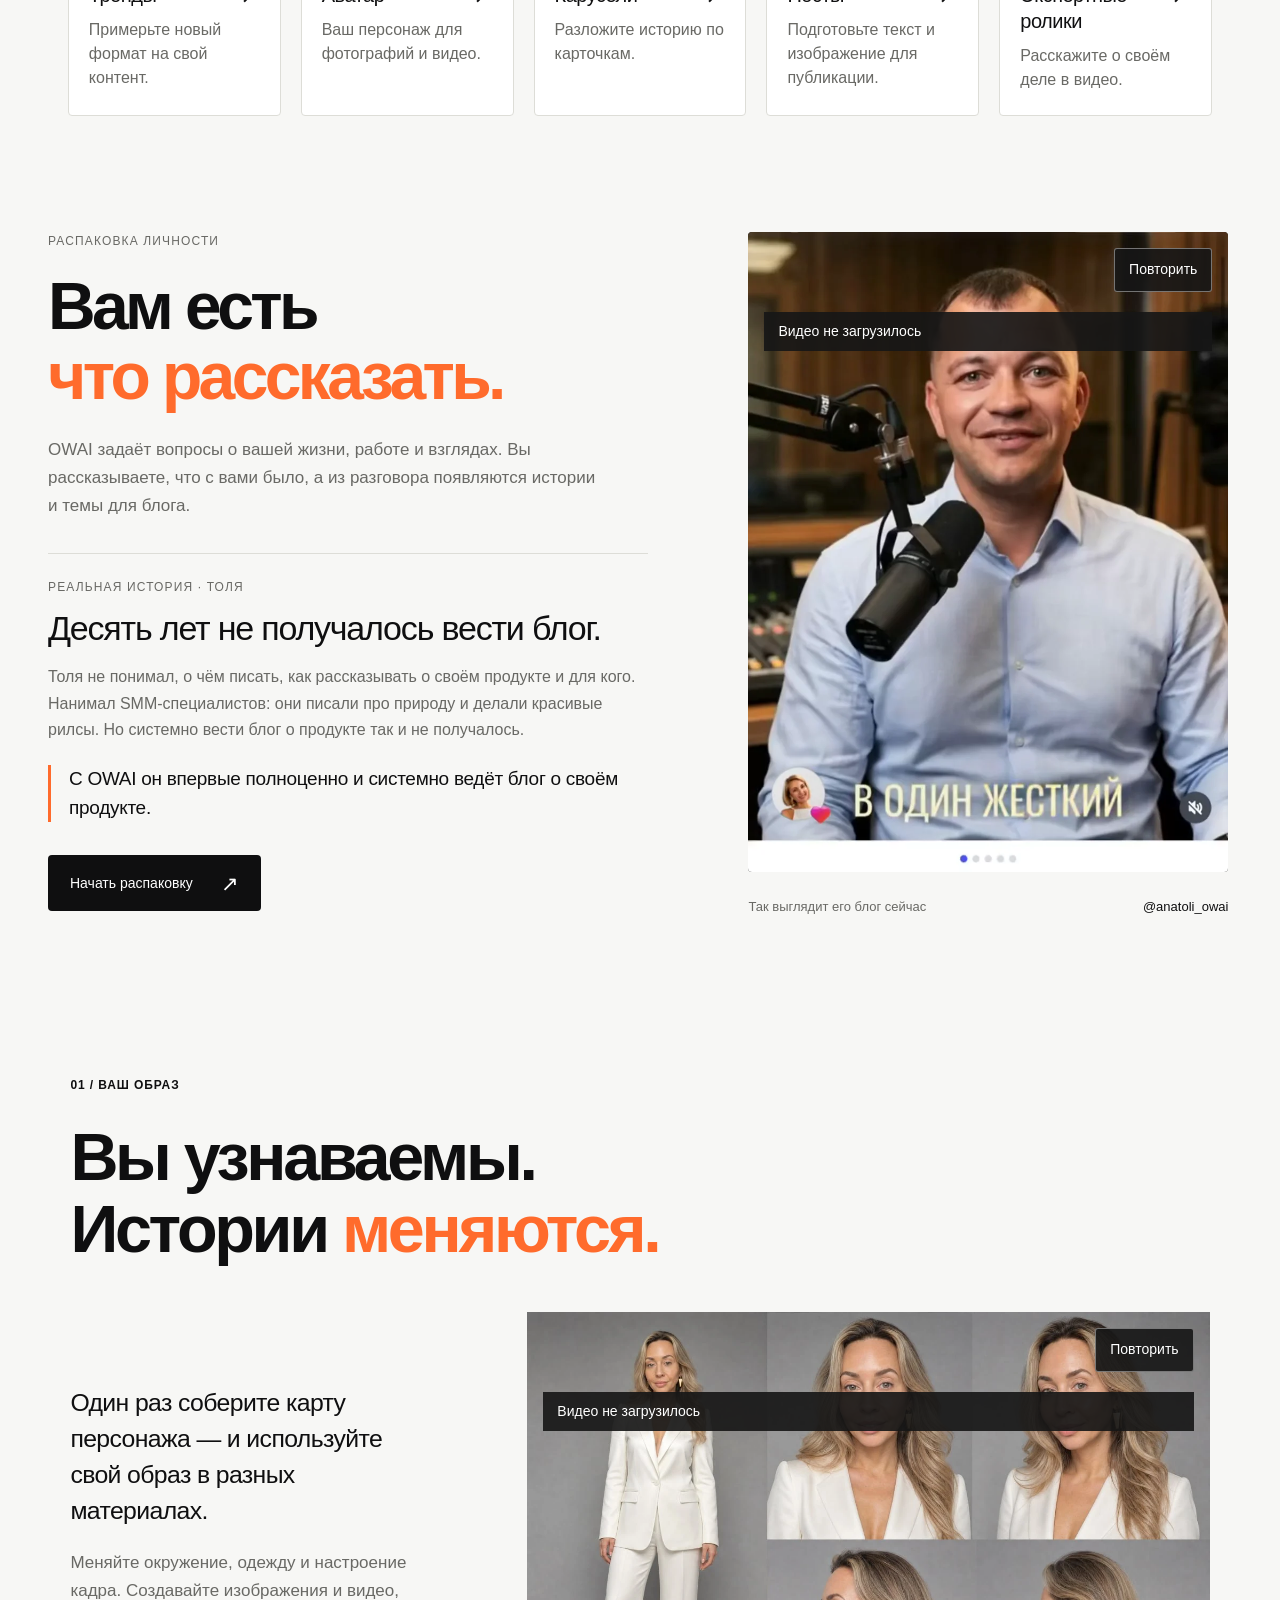
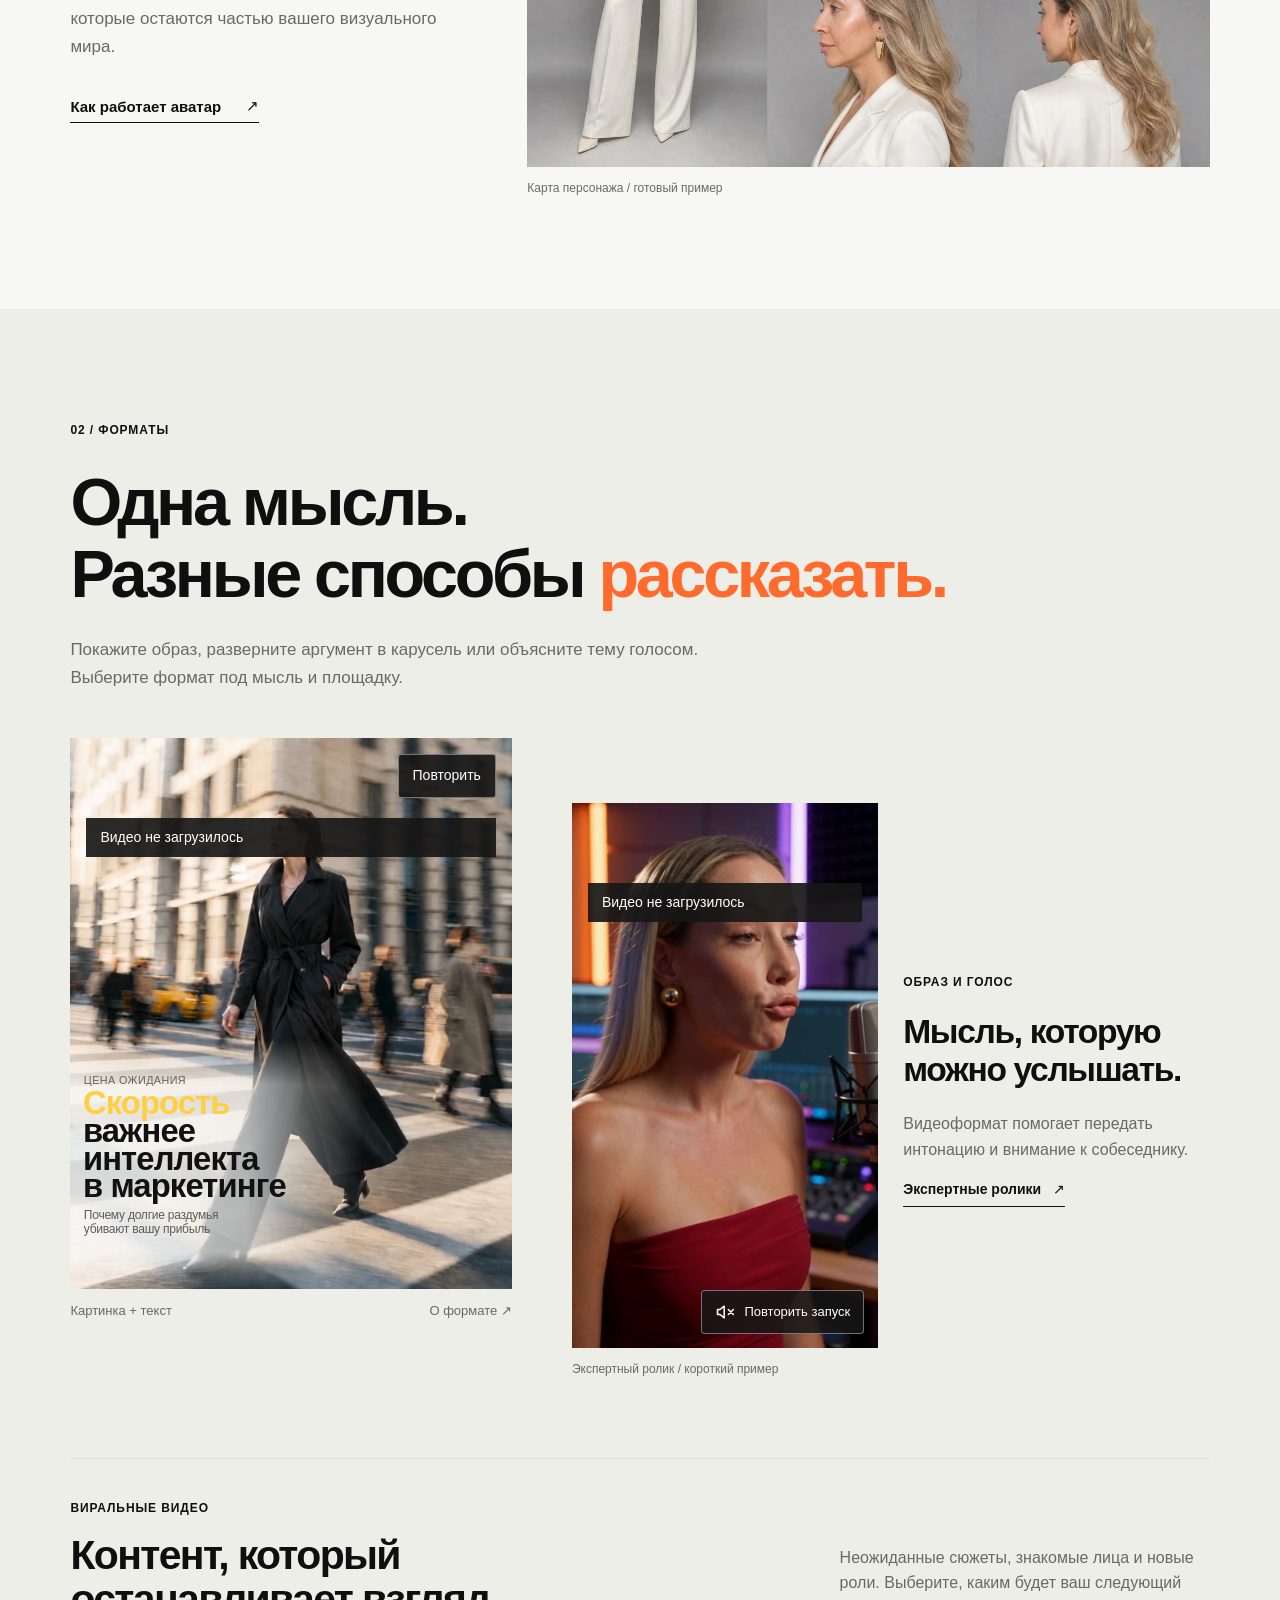
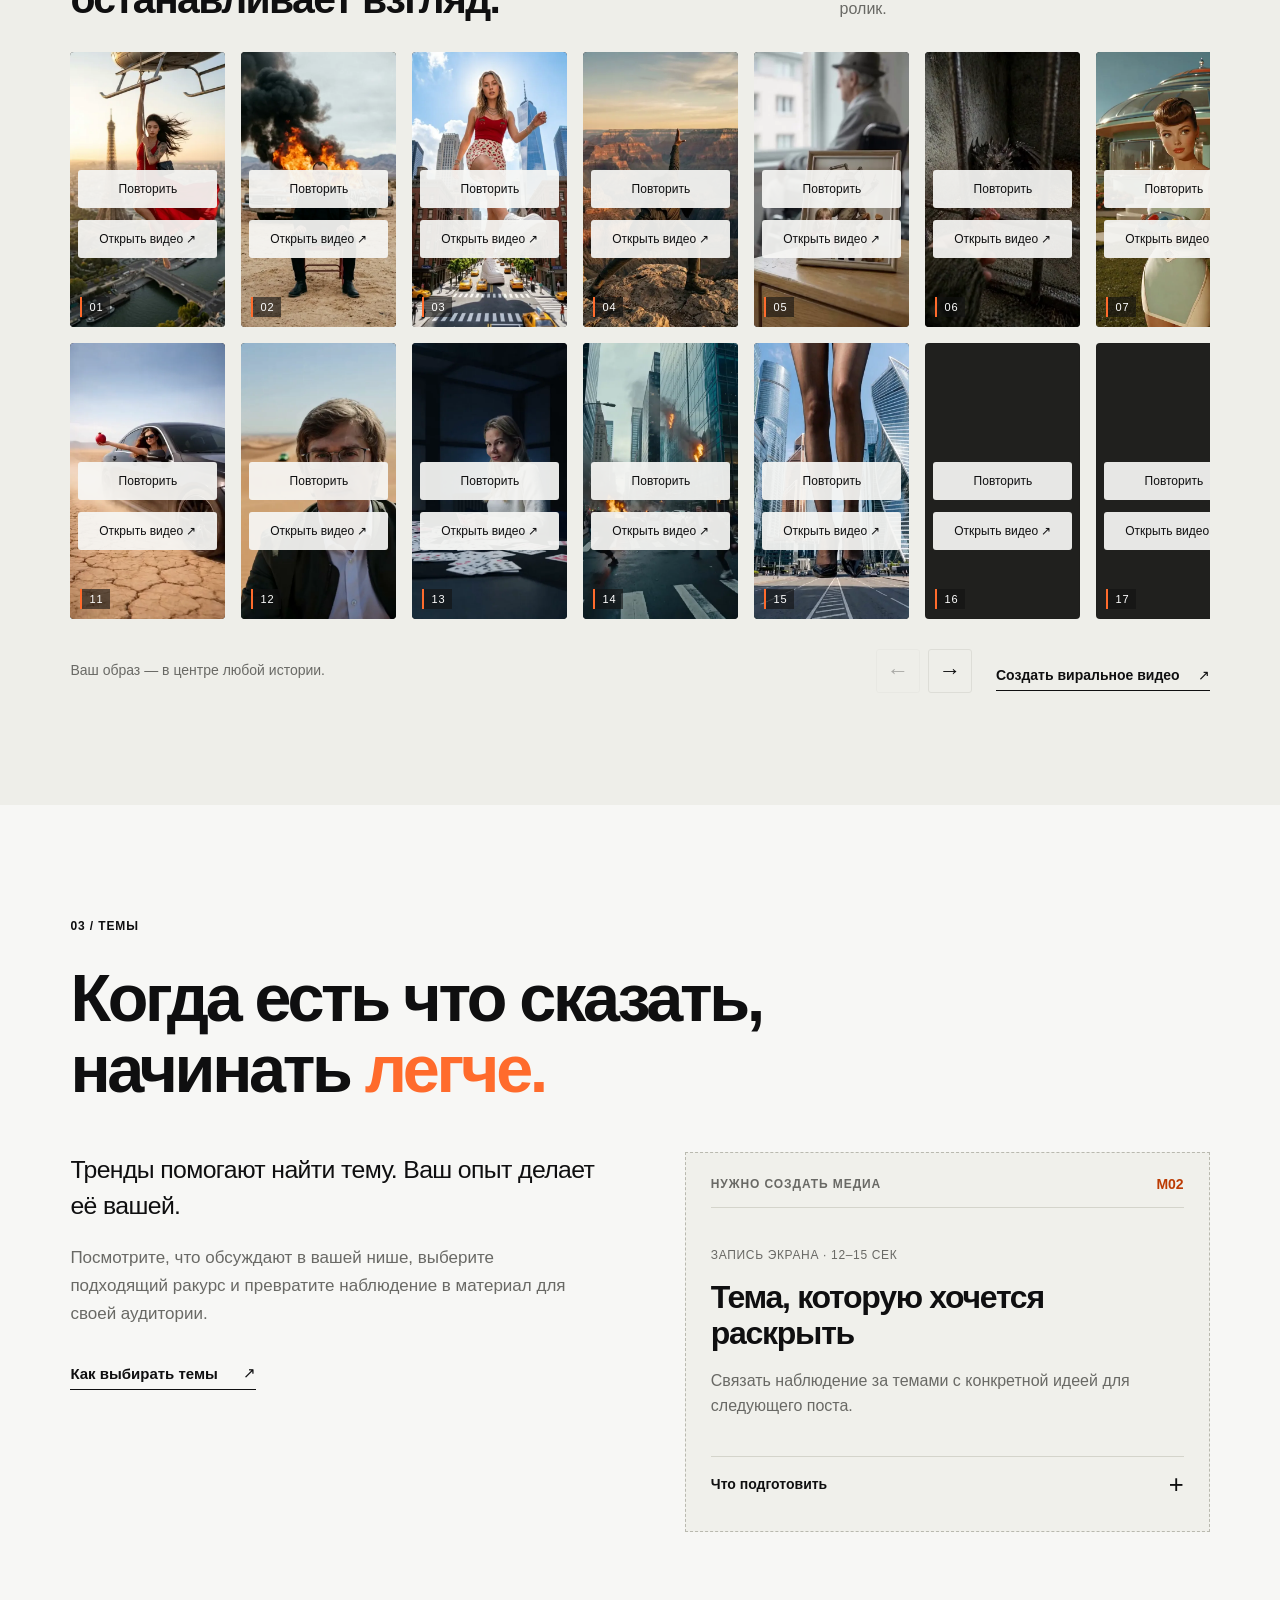
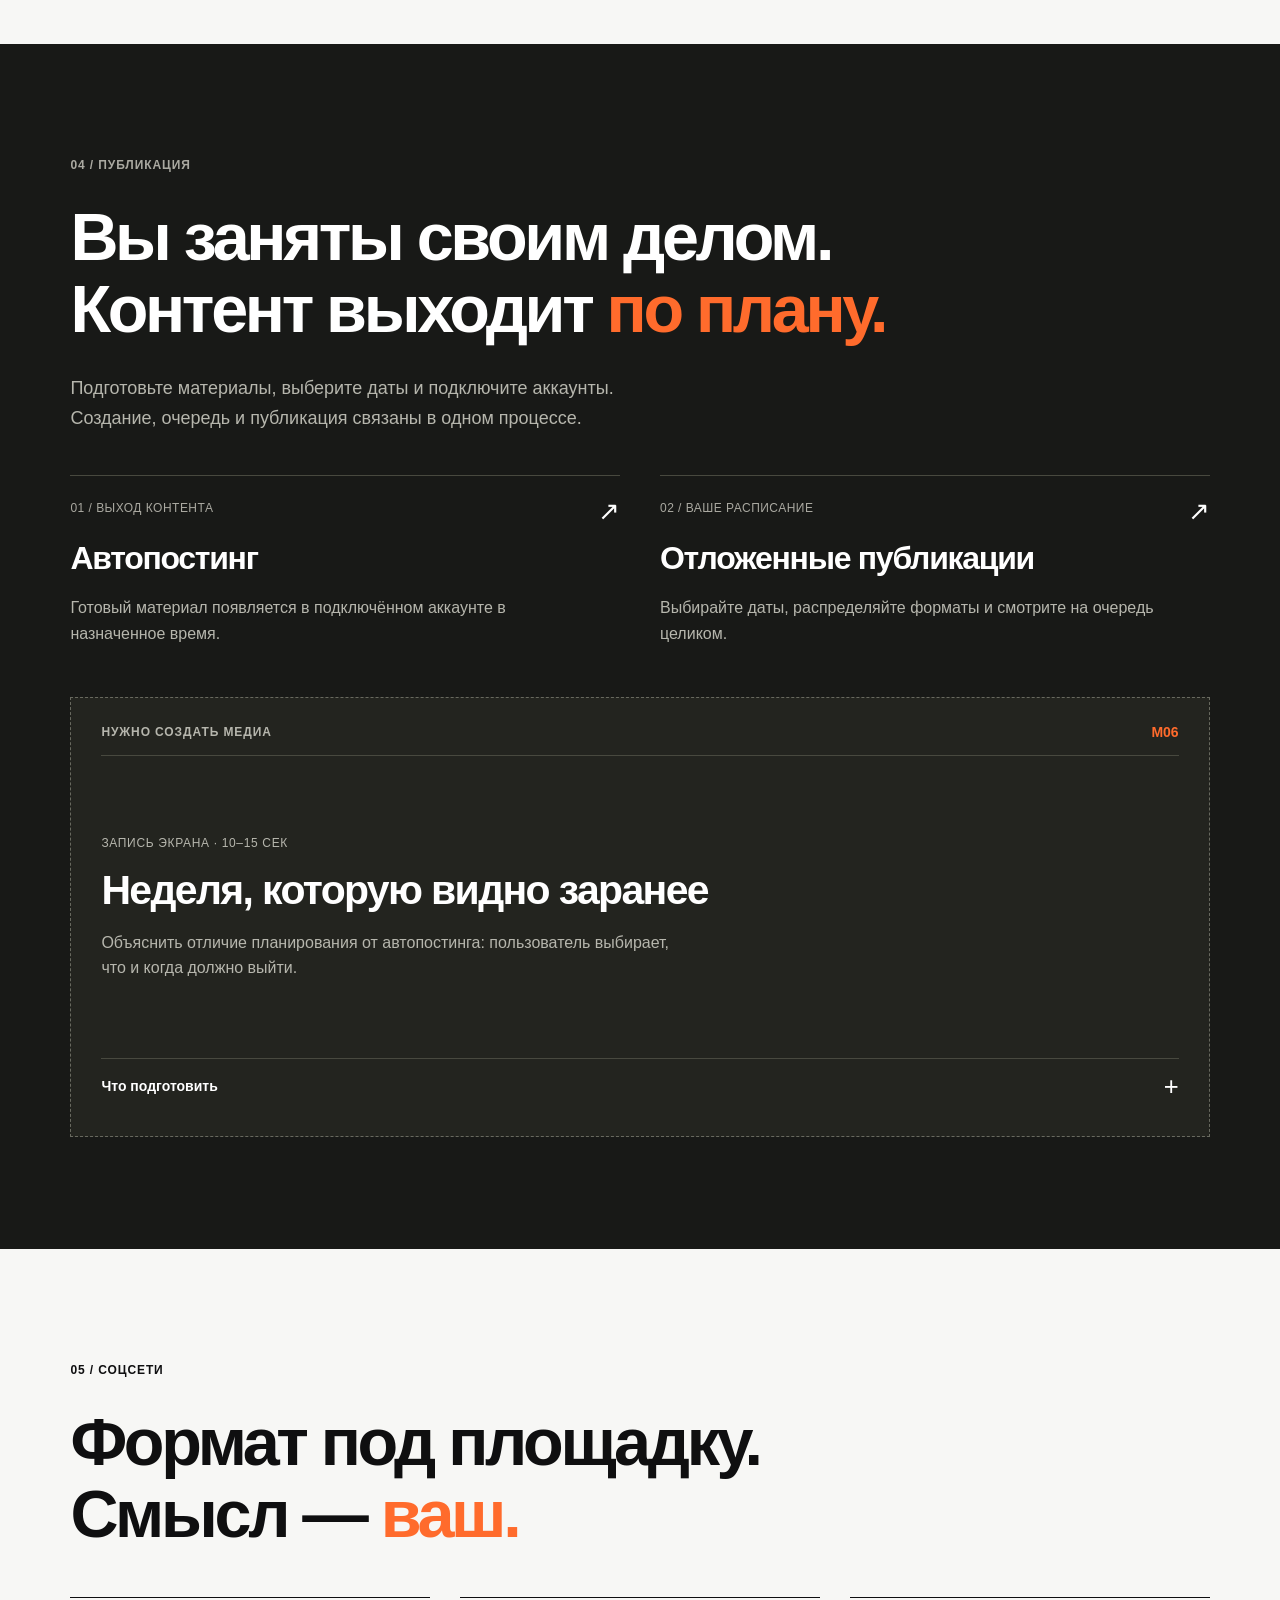
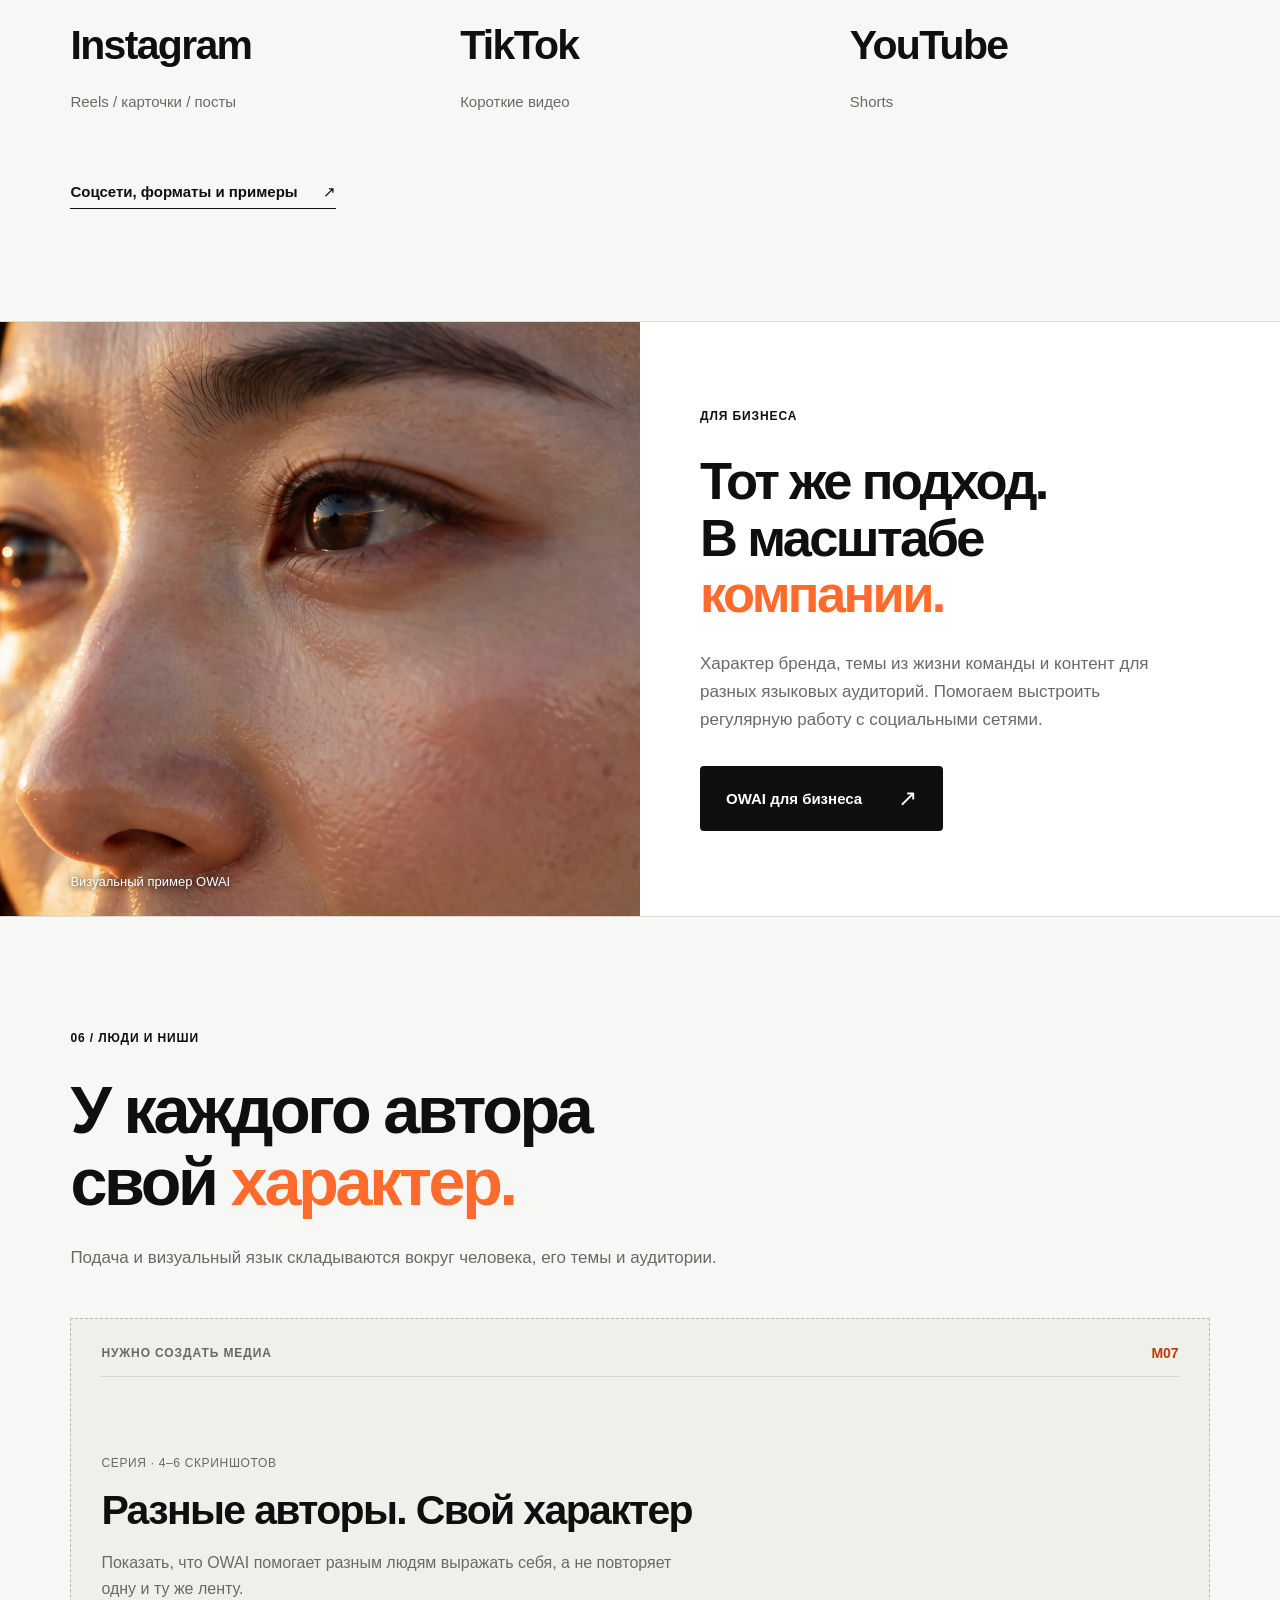
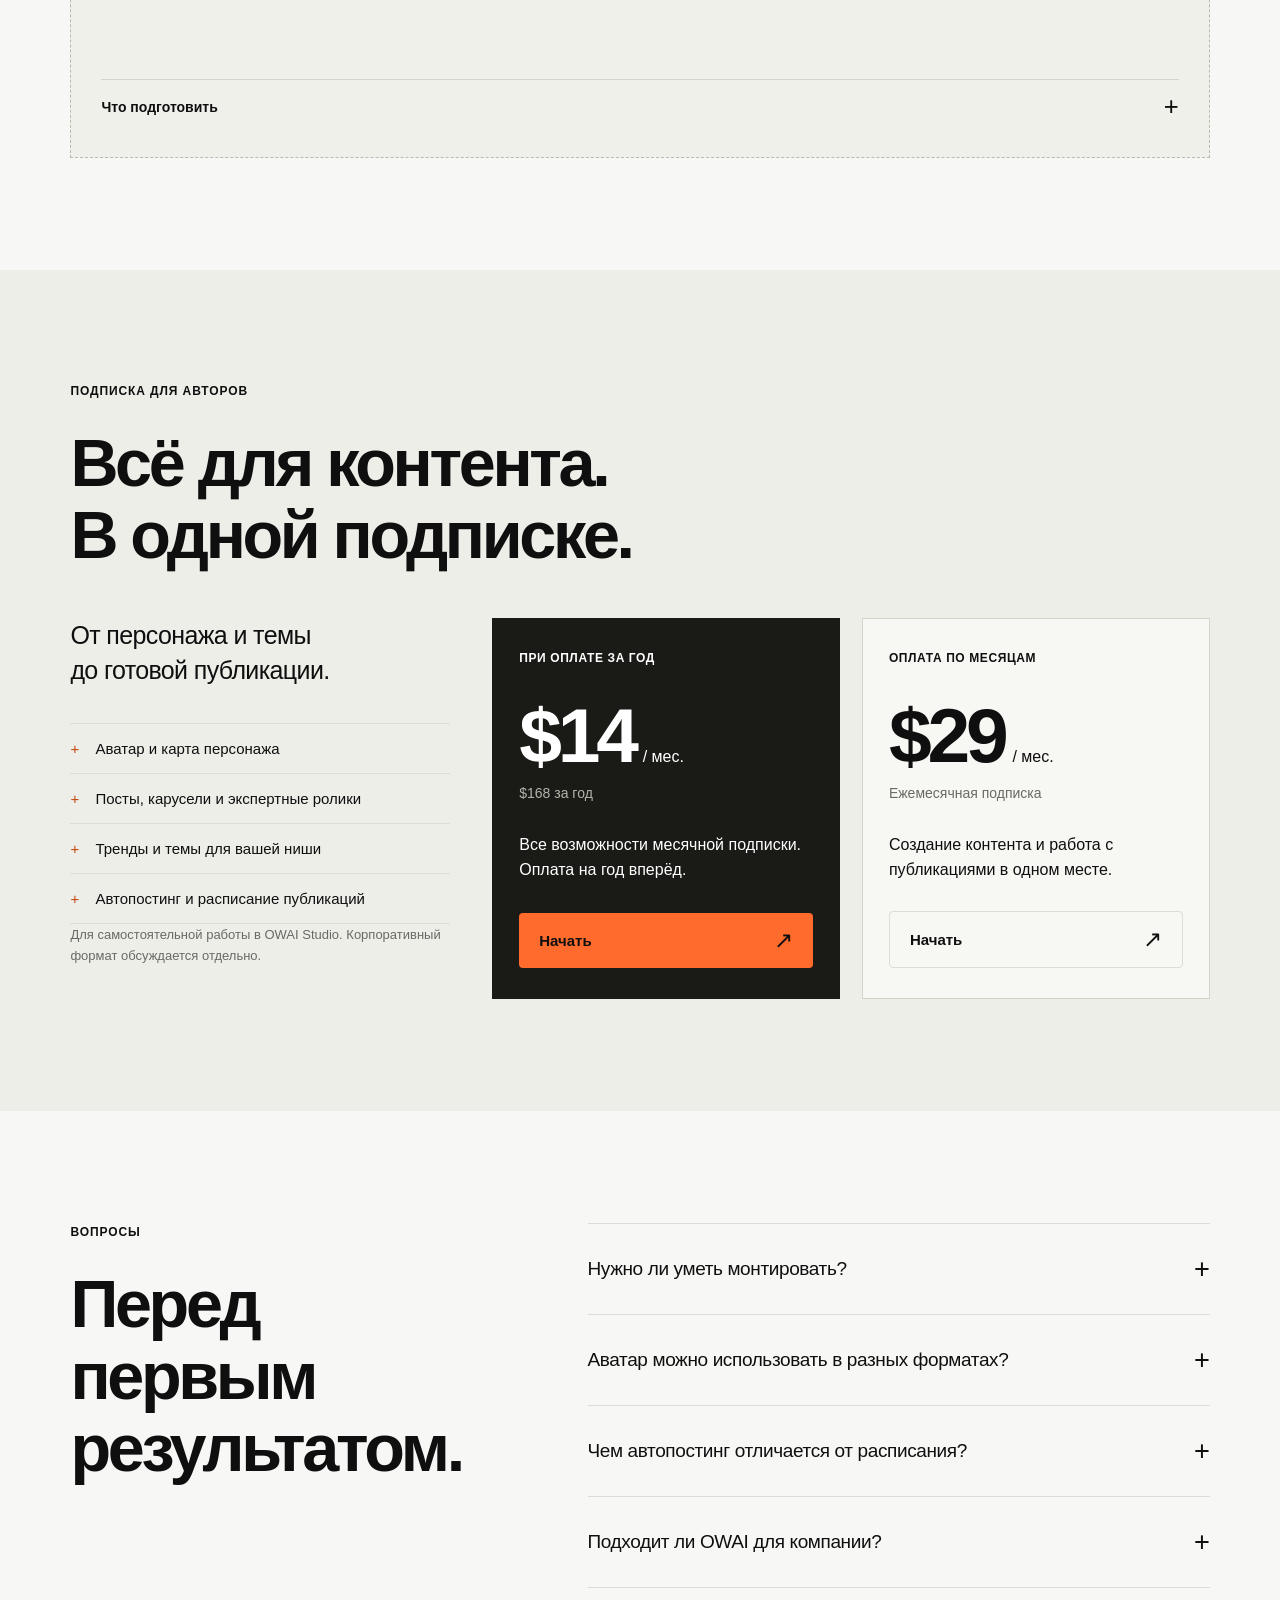
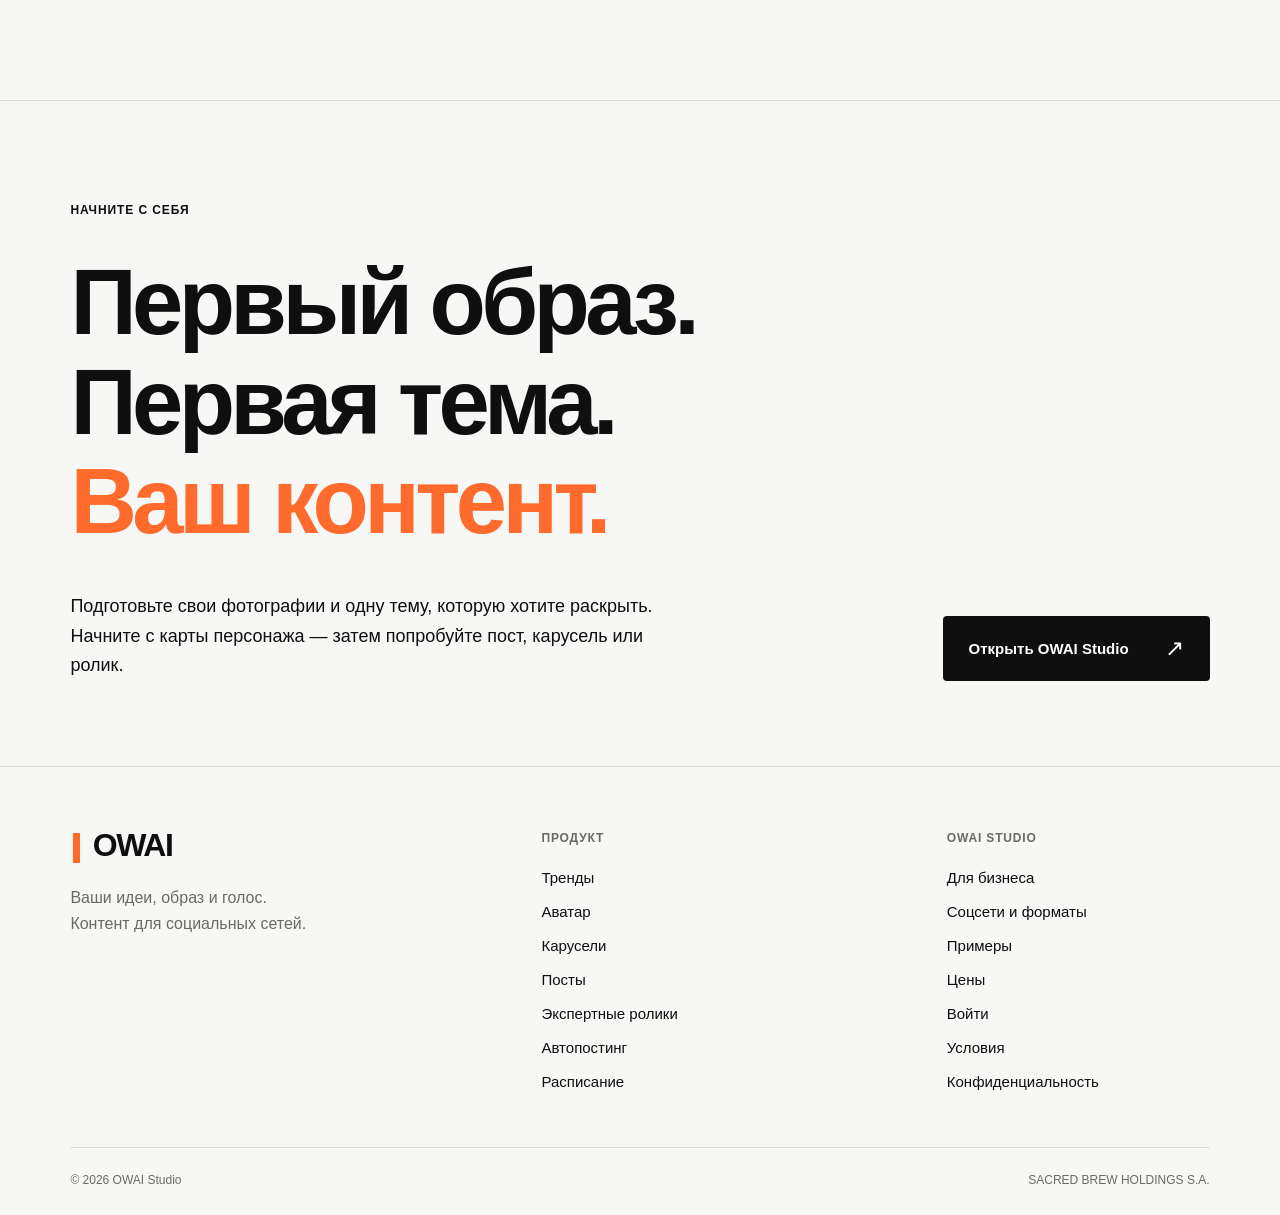
==== commit defcd4d0: "Add files via upload" ====
--- a/public/index.html
+++ b/public/index.html
@@ -1,4 +1,4 @@
-<!doctype html><html lang="ru"><head><meta charset="utf-8"><meta name="viewport" content="width=device-width, initial-scale=1"><meta name="theme-color" content="#f7f7f5"><title>Ваш контент для социальных сетей — OWAI Studio</title><meta name="description" content="Аватар, тренды, карусели, посты и экспертные ролики. Весь путь от идеи до публикации по расписанию."><link rel="canonical" href="https://owai.studio/"><meta property="og:title" content="Ваш контент для социальных сетей — OWAI Studio"><meta property="og:description" content="Аватар, тренды, карусели, посты и экспертные ролики. Весь путь от идеи до публикации по расписанию."><meta property="og:type" content="website"><meta property="og:url" content="https://owai.studio/"><link rel="icon" href="./assets/favicon.svg" type="image/svg+xml"><link rel="stylesheet" href="./styles.css"><link rel="stylesheet" href="./product.css?v=20260915-viral-native1"><script src="./common.js?v=20260909-menu1" defer></script><script src="./site.js?v=20260915-viral-native1" defer></script><script src="./inline-video.js?v=20260910-character1" defer></script><script src="./viral-videos.js?v=20260915-viral-native1" defer></script></head><body class="product-page"><a class="skip-link" href="#main">Перейти к содержимому</a><header class="header unified-header"><a class="wordmark" href="./" aria-label="OWAI — главная"><span aria-hidden="true">||</span>OWAI</a><nav class="navigation unified-nav" id="navigation" aria-label="Главное меню"><div class="product-menu" data-menu="features"><div class="product-menu-label" data-active="true"><button class="menu-category" type="button" data-menu-toggle aria-expanded="false" aria-controls="features-dropdown">Возможности<span class="chevron" aria-hidden="true"></span></button></div><div class="product-dropdown nav-dropdown" id="features-dropdown" hidden><div class="dropdown-links"><a href="./trends/"><span><b>Тренды</b><small>Темы и ракурсы для вашего контента</small></span></a><a href="./avatar/"><span><b>Аватар · карта персонажа</b><small>Карта персонажа и узнаваемый образ</small></span></a><a href="./carousel/"><span><b>Карусели</b><small>Истории, которые хочется листать</small></span></a><a href="./posts/"><span><b>Посты и картинки</b><small>Тексты, подписи и изображения в вашем стиле</small></span></a><a href="./expert-videos/"><span><b>Экспертные ролики</b><small>Ваши мысли, образ и голос</small></span></a></div></div></div><div class="product-menu" data-menu="publishing"><div class="product-menu-label" data-active="false"><button class="menu-category" type="button" data-menu-toggle aria-expanded="false" aria-controls="publishing-dropdown">Публикация<span class="chevron" aria-hidden="true"></span></button></div><div class="product-dropdown nav-dropdown" id="publishing-dropdown" hidden><div class="dropdown-links"><a href="./autoposting/"><span><b>Автопостинг</b><small>Выход контента в подключённых соцсетях</small></span></a><a href="./scheduled-posts/"><span><b>Отложенные публикации</b><small>Даты, время и очередь публикаций</small></span></a><a href="./socials/"><span><b>Какие соцсети поддерживаем</b><small>Форматы под каждую площадку</small></span></a></div></div></div><div class="product-menu" data-menu="business"><div class="product-menu-label" data-active="false"><button class="menu-category" type="button" data-menu-toggle aria-expanded="false" aria-controls="business-dropdown">Для бизнеса<span class="chevron" aria-hidden="true"></span></button></div><div class="product-dropdown nav-dropdown" id="business-dropdown" hidden><div class="dropdown-links"><a href="./b2b/brand-dna/"><span><b>ДНК бренда</b><small>Характер, голос и визуальные правила</small></span></a><a href="./b2b/content-topics/"><span><b>Темы из операционки</b><small>События, опыт команды и вопросы клиентов</small></span></a><a href="./b2b/data-security/"><span><b>Безопасность данных</b><small>Согласованные источники и доступы</small></span></a><a href="./b2b/realistic-content/"><span><b>Гиперреалистичный контент</b><small>Свет, фактура и визуальные детали</small></span></a></div><a class="dropdown-overview" href="./b2b/">OWAI для бизнеса <span aria-hidden="true">↗</span></a></div></div><a href="./#examples">Примеры</a><a href="./#price">Цены</a></nav><div class="nav-account"><a class="nav-signin" href="https://owai.studio/signin">Вход</a><a class="nav-start" href="https://owai.studio/signup">Начать</a></div><button class="menu-toggle" type="button" aria-expanded="false" aria-controls="navigation" aria-label="Меню"><span class="menu-toggle-label">Меню</span><span aria-hidden="true">+</span></button><noscript><style>.unified-header{height:auto!important;flex-wrap:wrap;padding-top:16px;padding-bottom:16px}.unified-header .unified-nav{display:flex!important;position:static!important;flex-basis:100%;order:3;max-height:none;flex-wrap:wrap;align-items:stretch}.unified-header .product-menu{position:static;flex:1 1 280px}.unified-header .nav-dropdown[hidden]{display:block!important;position:static!important;width:auto;min-width:0;max-height:none;box-shadow:none;border:0}.unified-header .menu-category{pointer-events:none}.unified-header .menu-category .chevron,.unified-header .menu-toggle{display:none!important}</style></noscript></header><main id="main">
+<!doctype html><html lang="ru"><head><meta charset="utf-8"><meta name="viewport" content="width=device-width, initial-scale=1"><meta name="theme-color" content="#f7f7f5"><title>Ваш контент для социальных сетей — OWAI Studio</title><meta name="description" content="Аватар, тренды, карусели, посты и экспертные ролики. Весь путь от идеи до публикации по расписанию."><link rel="canonical" href="https://owai.studio/"><meta property="og:title" content="Ваш контент для социальных сетей — OWAI Studio"><meta property="og:description" content="Аватар, тренды, карусели, посты и экспертные ролики. Весь путь от идеи до публикации по расписанию."><meta property="og:type" content="website"><meta property="og:url" content="https://owai.studio/"><link rel="icon" href="./assets/favicon.svg" type="image/svg+xml"><link rel="stylesheet" href="./styles.css"><link rel="stylesheet" href="./product.css?v=20260918-sound1"><script src="./common.js?v=20260909-menu1" defer></script><script src="./site.js?v=20260915-viral-native1" defer></script><script src="./inline-video.js?v=20260918-sound1" defer></script><script src="./viral-videos.js?v=20260915-viral-native1" defer></script></head><body class="product-page"><a class="skip-link" href="#main">Перейти к содержимому</a><header class="header unified-header"><a class="wordmark" href="./" aria-label="OWAI — главная"><span aria-hidden="true">||</span>OWAI</a><nav class="navigation unified-nav" id="navigation" aria-label="Главное меню"><div class="product-menu" data-menu="features"><div class="product-menu-label" data-active="true"><button class="menu-category" type="button" data-menu-toggle aria-expanded="false" aria-controls="features-dropdown">Возможности<span class="chevron" aria-hidden="true"></span></button></div><div class="product-dropdown nav-dropdown" id="features-dropdown" hidden><div class="dropdown-links"><a href="./trends/"><span><b>Тренды</b><small>Темы и ракурсы для вашего контента</small></span></a><a href="./avatar/"><span><b>Аватар · карта персонажа</b><small>Карта персонажа и узнаваемый образ</small></span></a><a href="./carousel/"><span><b>Карусели</b><small>Истории, которые хочется листать</small></span></a><a href="./posts/"><span><b>Посты и картинки</b><small>Тексты, подписи и изображения в вашем стиле</small></span></a><a href="./expert-videos/"><span><b>Экспертные ролики</b><small>Ваши мысли, образ и голос</small></span></a></div></div></div><div class="product-menu" data-menu="publishing"><div class="product-menu-label" data-active="false"><button class="menu-category" type="button" data-menu-toggle aria-expanded="false" aria-controls="publishing-dropdown">Публикация<span class="chevron" aria-hidden="true"></span></button></div><div class="product-dropdown nav-dropdown" id="publishing-dropdown" hidden><div class="dropdown-links"><a href="./autoposting/"><span><b>Автопостинг</b><small>Выход контента в подключённых соцсетях</small></span></a><a href="./scheduled-posts/"><span><b>Отложенные публикации</b><small>Даты, время и очередь публикаций</small></span></a><a href="./socials/"><span><b>Какие соцсети поддерживаем</b><small>Форматы под каждую площадку</small></span></a></div></div></div><div class="product-menu" data-menu="business"><div class="product-menu-label" data-active="false"><button class="menu-category" type="button" data-menu-toggle aria-expanded="false" aria-controls="business-dropdown">Для бизнеса<span class="chevron" aria-hidden="true"></span></button></div><div class="product-dropdown nav-dropdown" id="business-dropdown" hidden><div class="dropdown-links"><a href="./b2b/brand-dna/"><span><b>ДНК бренда</b><small>Характер, голос и визуальные правила</small></span></a><a href="./b2b/content-topics/"><span><b>Темы из операционки</b><small>События, опыт команды и вопросы клиентов</small></span></a><a href="./b2b/data-security/"><span><b>Безопасность данных</b><small>Согласованные источники и доступы</small></span></a><a href="./b2b/realistic-content/"><span><b>Гиперреалистичный контент</b><small>Свет, фактура и визуальные детали</small></span></a></div><a class="dropdown-overview" href="./b2b/">OWAI для бизнеса <span aria-hidden="true">↗</span></a></div></div><a href="./#examples">Примеры</a><a href="./#price">Цены</a></nav><div class="nav-account"><a class="nav-signin" href="https://owai.studio/signin">Вход</a><a class="nav-start" href="https://owai.studio/signup">Начать</a></div><button class="menu-toggle" type="button" aria-expanded="false" aria-controls="navigation" aria-label="Меню"><span class="menu-toggle-label">Меню</span><span aria-hidden="true">+</span></button><noscript><style>.unified-header{height:auto!important;flex-wrap:wrap;padding-top:16px;padding-bottom:16px}.unified-header .unified-nav{display:flex!important;position:static!important;flex-basis:100%;order:3;max-height:none;flex-wrap:wrap;align-items:stretch}.unified-header .product-menu{position:static;flex:1 1 280px}.unified-header .nav-dropdown[hidden]{display:block!important;position:static!important;width:auto;min-width:0;max-height:none;box-shadow:none;border:0}.unified-header .menu-category{pointer-events:none}.unified-header .menu-category .chevron,.unified-header .menu-toggle{display:none!important}</style></noscript></header><main id="main">
  <section class="p-hero home-hero section-pad"><span class="eyebrow">OWAI STUDIO / ПРОДУКТ</span><h1>Ваш контент.<br>С вашим <em>характером.</em></h1><div class="p-hero-bottom"><p>OWAI собирает ваш образ, помогает выбрать темы, создаёт посты, карусели и ролики. А затем публикует готовый контент по расписанию.</p><div class="hero-actions"><a class="button button-dark" href="#start">Начать с себя<span aria-hidden="true">↗</span></a><a class="button button-line" href="#examples">Посмотреть примеры<span aria-hidden="true">↗</span></a></div></div></section>
  <section class="home-stage section-pad" aria-label="Возможности и результаты OWAI">
   <div class="stage-main">
@@ -528,8 +528,11 @@
   <span class="inline-video-status" data-video-status role="status" hidden>Видео не загрузилось</span>
 </div><figcaption>Картинка + текст <a href="./posts/">О формате ↗</a></figcaption></figure><div class="home-video"><figure><div class="inline-player expert-video-player" data-native-player data-video-label="Короткий пример говорящего персонажа OWAI">
   <img class="inline-poster" src="./assets/expert-video-poster.jpg" width="480" height="854" alt="" loading="lazy" decoding="async">
-  <video data-src="./assets/expert-video.mp4" controls muted loop playsinline preload="none" poster="./assets/expert-video-poster.jpg" width="480" height="854" aria-label="Короткий пример говорящего персонажа OWAI"><a href="./assets/expert-video.mp4">Скачать видеопример</a></video>
-  <button class="inline-video-toggle" type="button" data-video-toggle hidden>Запустить видео</button>
+  <video data-src="./assets/expert-video.mp4" muted loop playsinline disablepictureinpicture disableremoteplayback controlslist="nodownload nofullscreen noremoteplayback" preload="none" poster="./assets/expert-video-poster.jpg" width="480" height="854" aria-label="Короткий пример говорящего персонажа OWAI"><a href="./assets/expert-video.mp4">Скачать видеопример</a></video>
+  <button class="inline-video-sound" type="button" data-video-toggle data-video-sound data-muted="true" aria-pressed="false" aria-label="Включить звук: короткий пример говорящего персонажа OWAI">
+    <svg viewBox="0 0 24 24" fill="none" stroke="currentColor" stroke-width="1.8" stroke-linecap="round" stroke-linejoin="round" aria-hidden="true" focusable="false"><path d="M11 5 6 9H3v6h3l5 4Z"/><path class="sound-off" d="m16 9 6 6m0-6-6 6"/><g class="sound-on"><path d="M15 8a6 6 0 0 1 0 8"/><path d="M18 5a10 10 0 0 1 0 14"/></g></svg>
+    <span data-sound-label>Включить звук</span>
+  </button>
   <span class="inline-video-status" data-video-status role="status" hidden>Видео не загрузилось</span>
 </div><figcaption>Экспертный ролик / короткий пример</figcaption></figure><div><span class="eyebrow">ОБРАЗ И ГОЛОС</span><h3>Мысль, которую<br>можно услышать.</h3><p>Видеоформат помогает передать интонацию и внимание к собеседнику.</p><a class="text-link" href="./expert-videos/">Экспертные ролики <span>↗</span></a></div></div></div><section class="home-viral" id="viral-examples" data-viral-gallery aria-labelledby="viral-heading"><div class="viral-heading"><div><span class="eyebrow">ВИРАЛЬНЫЕ ВИДЕО</span><h3 id="viral-heading">Контент, который<br>останавливает взгляд.</h3></div><p>Неожиданные сюжеты, знакомые лица и новые роли. Выберите, каким будет ваш следующий ролик.</p></div><div class="viral-scroll" tabindex="0" role="region" id="viral-scroll" aria-label="Примеры виральных видео. Листайте вправо, чтобы увидеть все ролики"><div class="viral-grid">
 <article class="viral-card" data-viral-card data-row="0" data-video-label="Девушка над Парижем">
--- a/public/product.css
+++ b/public/product.css
@@ -92,9 +92,15 @@
 .character-map-player>.inline-poster{position:relative;display:block;width:100%;height:auto}
 .character-map-player>video{object-fit:cover}
 
-/* The spoken example autoplays while visible and keeps native sound controls. */
+/* The spoken example has one sound button over the autoplaying video. */
 .home-video .expert-video-player{aspect-ratio:480 / 854}
-.expert-video-player>video{pointer-events:auto}
+.expert-video-player>video{pointer-events:none}
+.expert-video-player>video::-webkit-media-controls,.expert-video-player>video::-webkit-media-controls-enclosure,.expert-video-player>video::-webkit-media-controls-start-playback-button{display:none!important}
+.inline-video-sound{position:absolute;z-index:4;right:14px;bottom:14px;display:inline-flex;align-items:center;gap:9px;min-height:44px;max-width:calc(100% - 28px);padding:10px 13px;border:1px solid #fff6;border-radius:4px;background:#171717d9;color:#fff;font:inherit;font-size:13px;line-height:1.4;cursor:pointer}
+.inline-video-sound:hover{background:#171717f2}
+.inline-video-sound:focus-visible{outline:2px solid var(--orange);outline-offset:3px}
+.inline-video-sound svg{width:20px;height:20px;flex:none}
+.inline-video-sound[data-muted="true"] .sound-on,.inline-video-sound[data-muted="false"] .sound-off{display:none}
 
 /* The marketing copy stays in one fixed layer over both the poster and the video. */
 .home-post .post-motion-player{aspect-ratio:4 / 5}
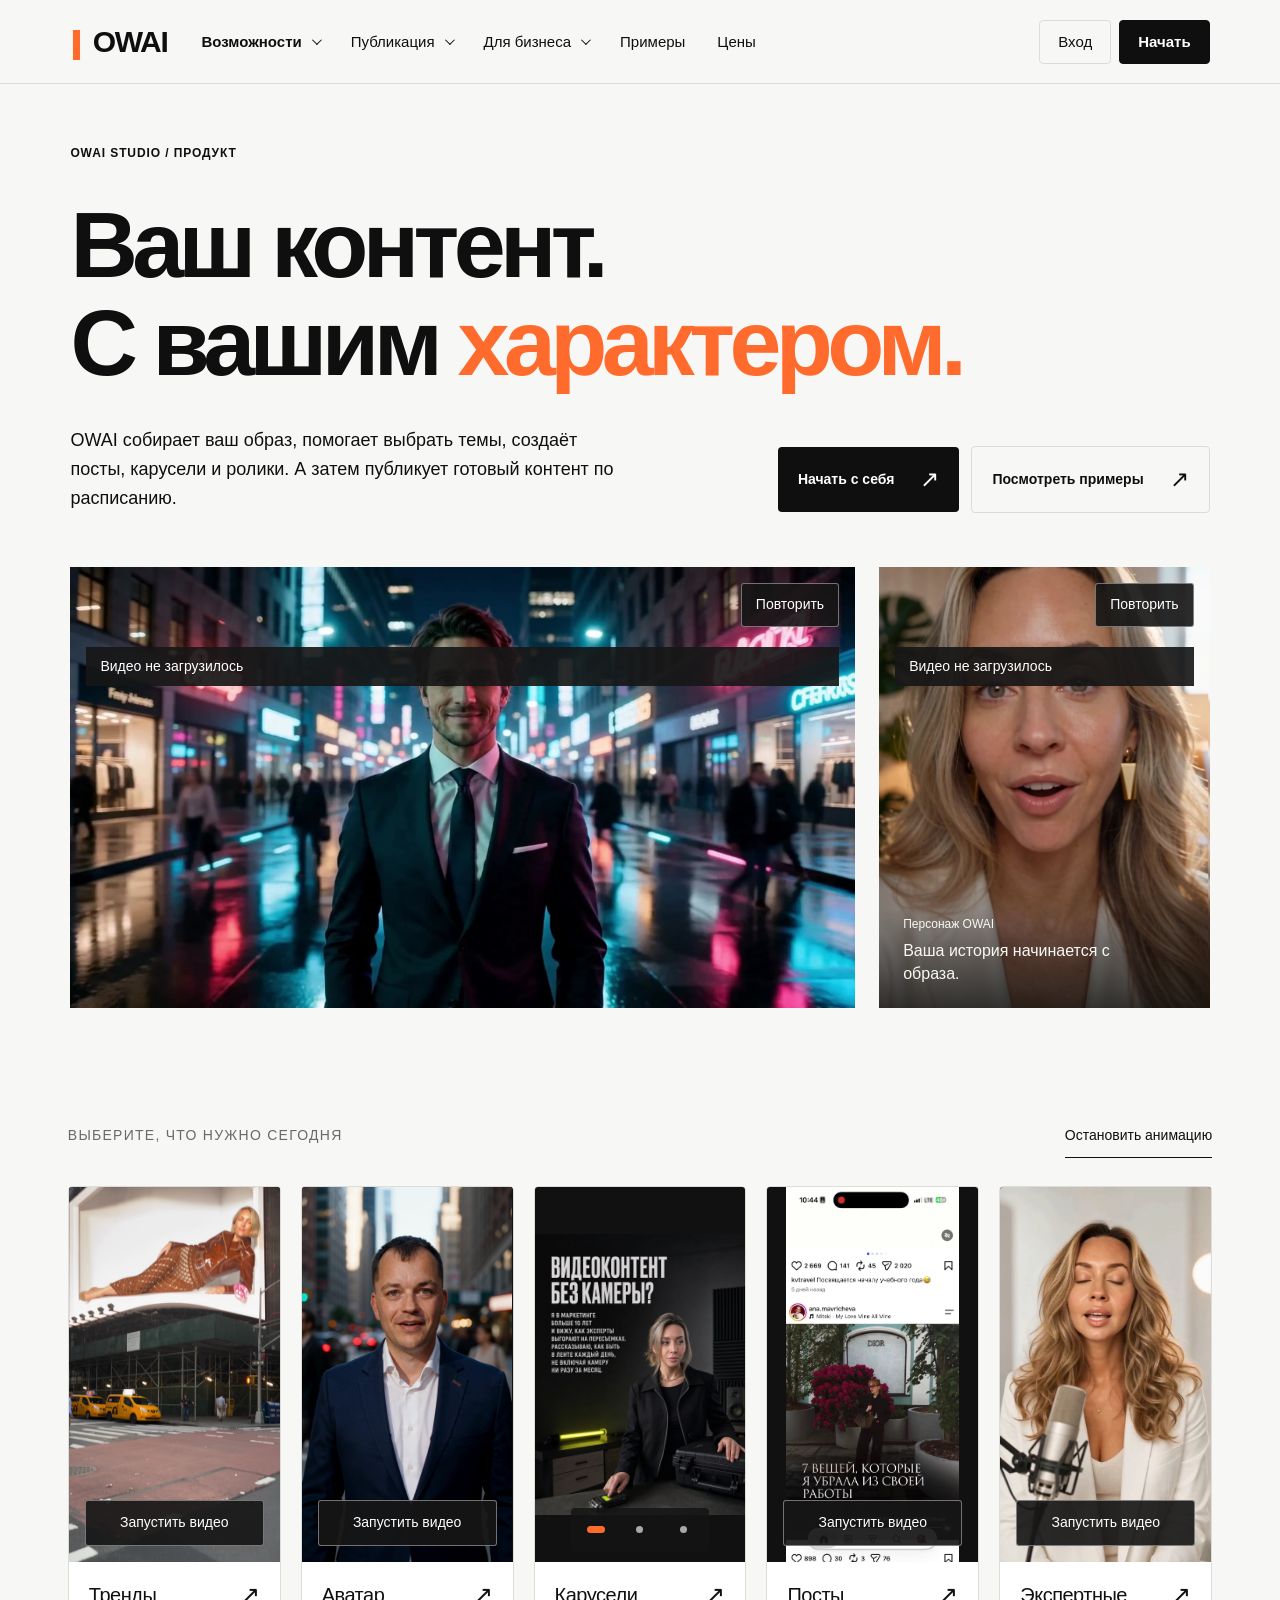
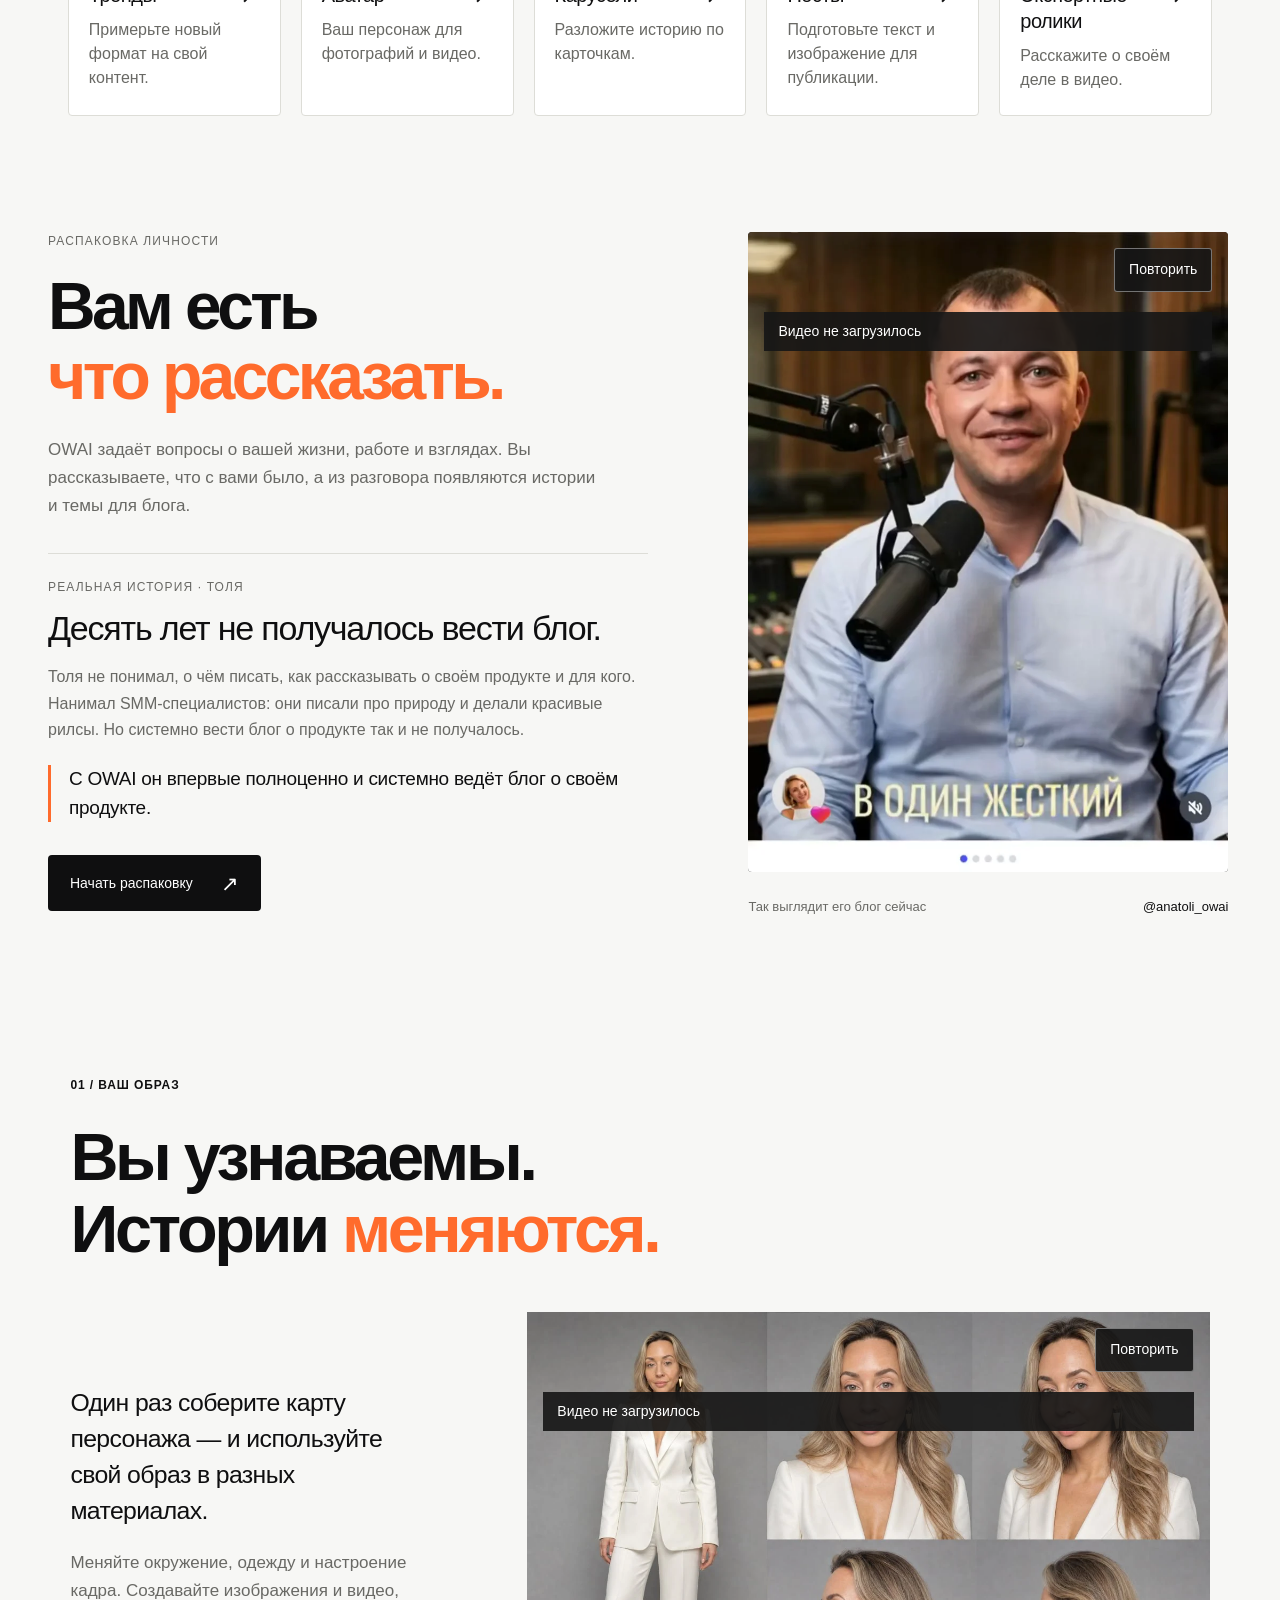
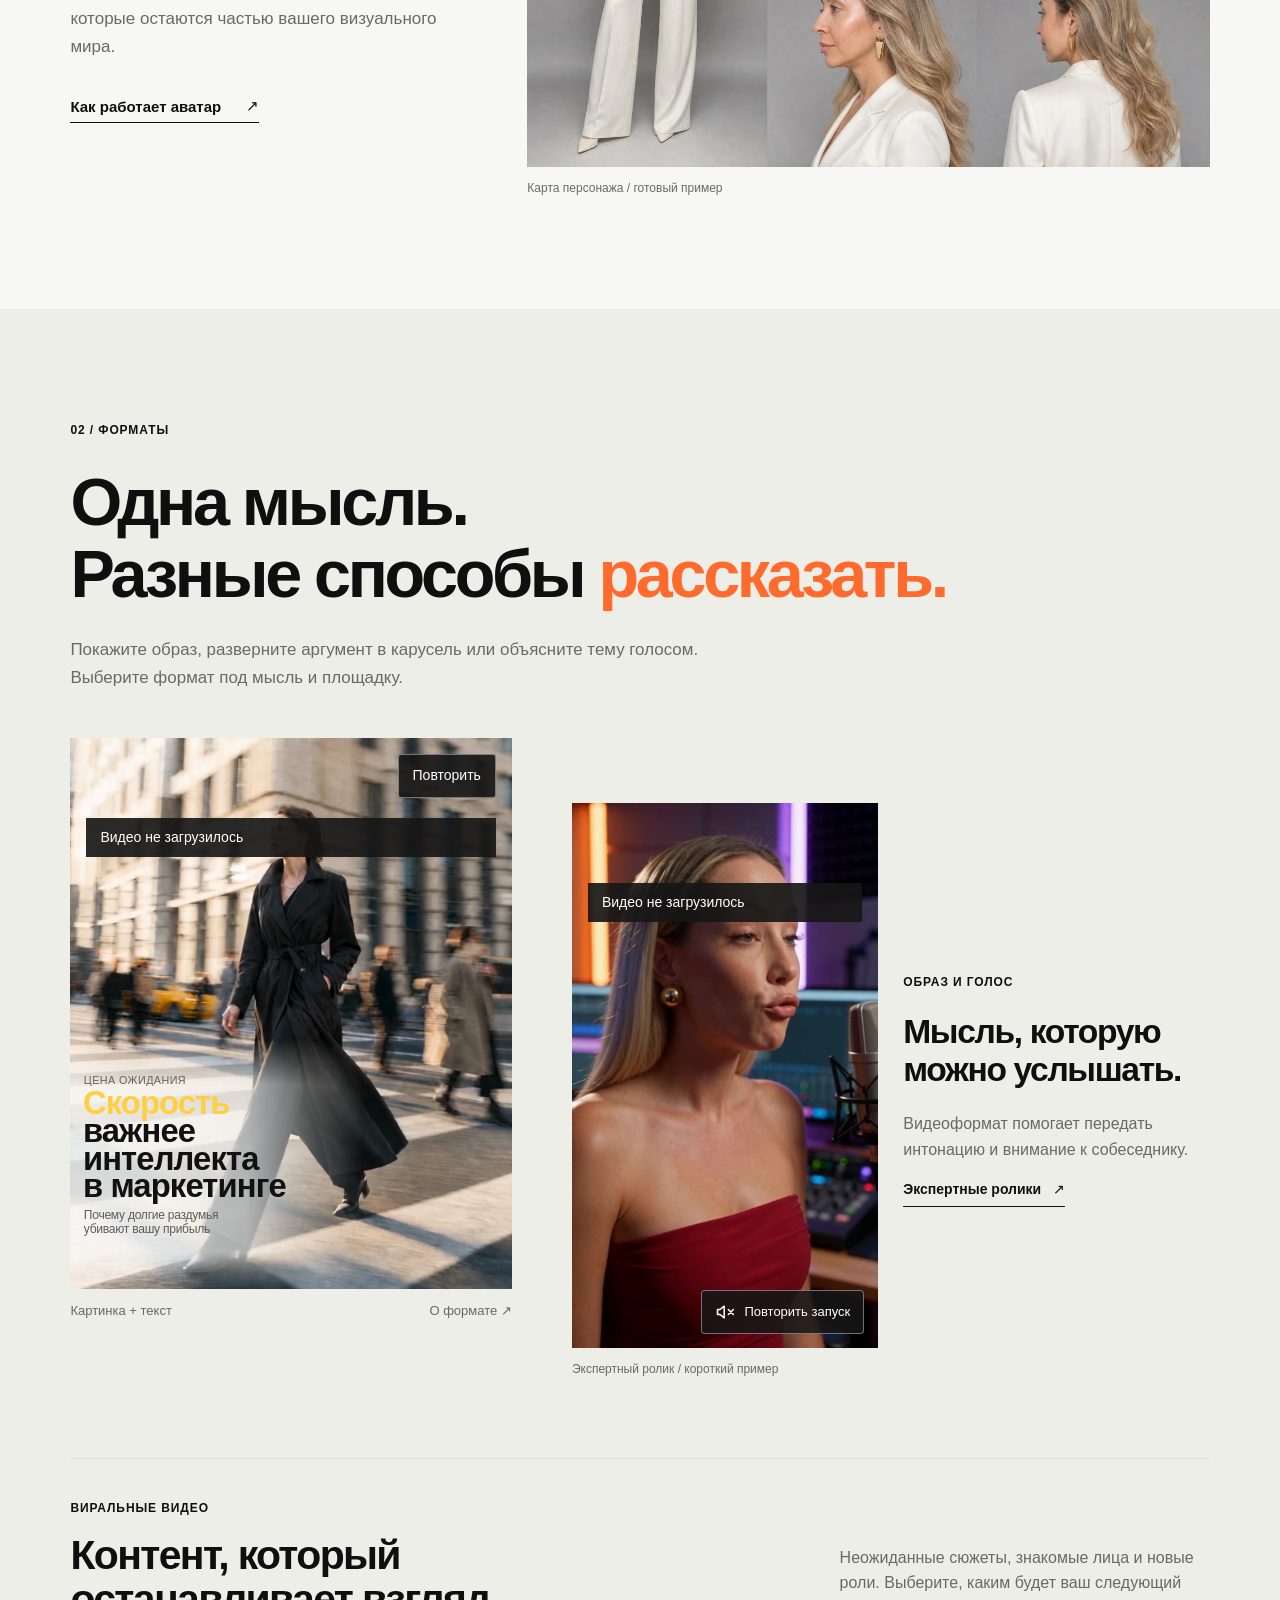
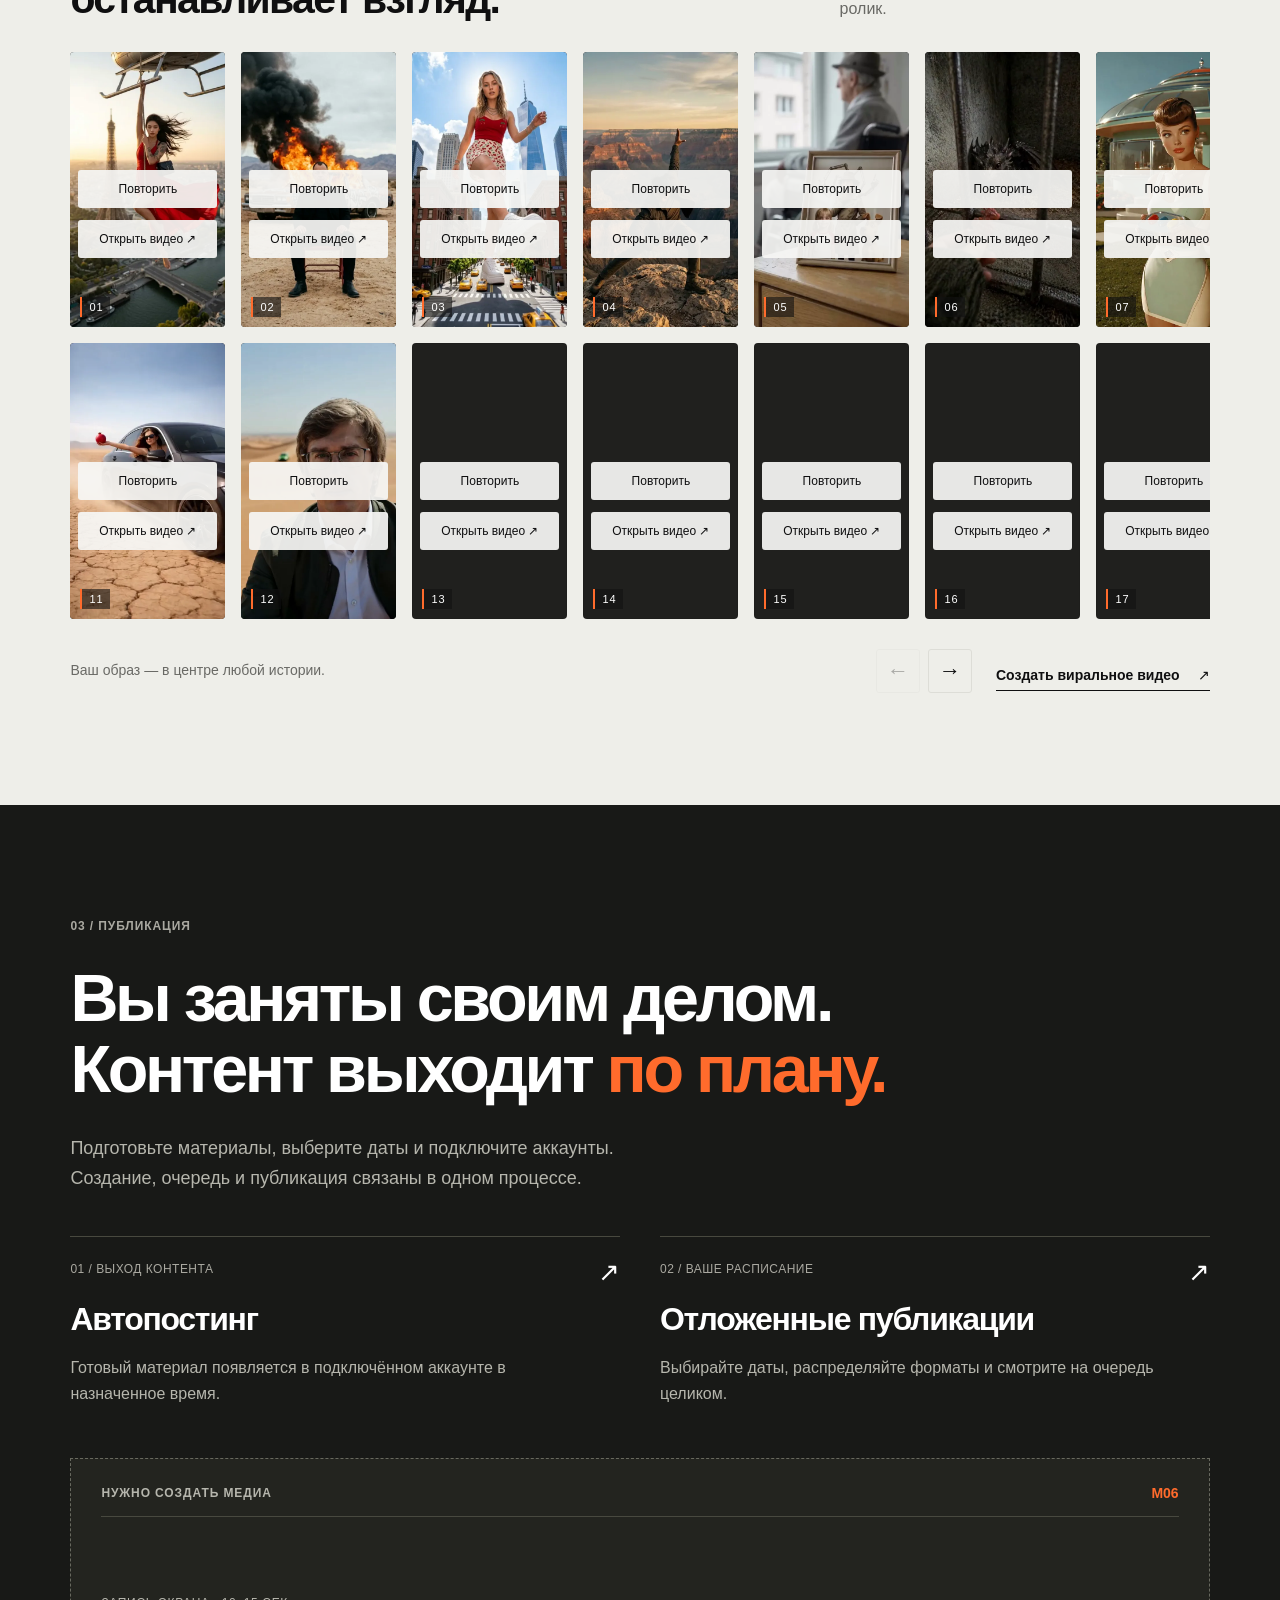
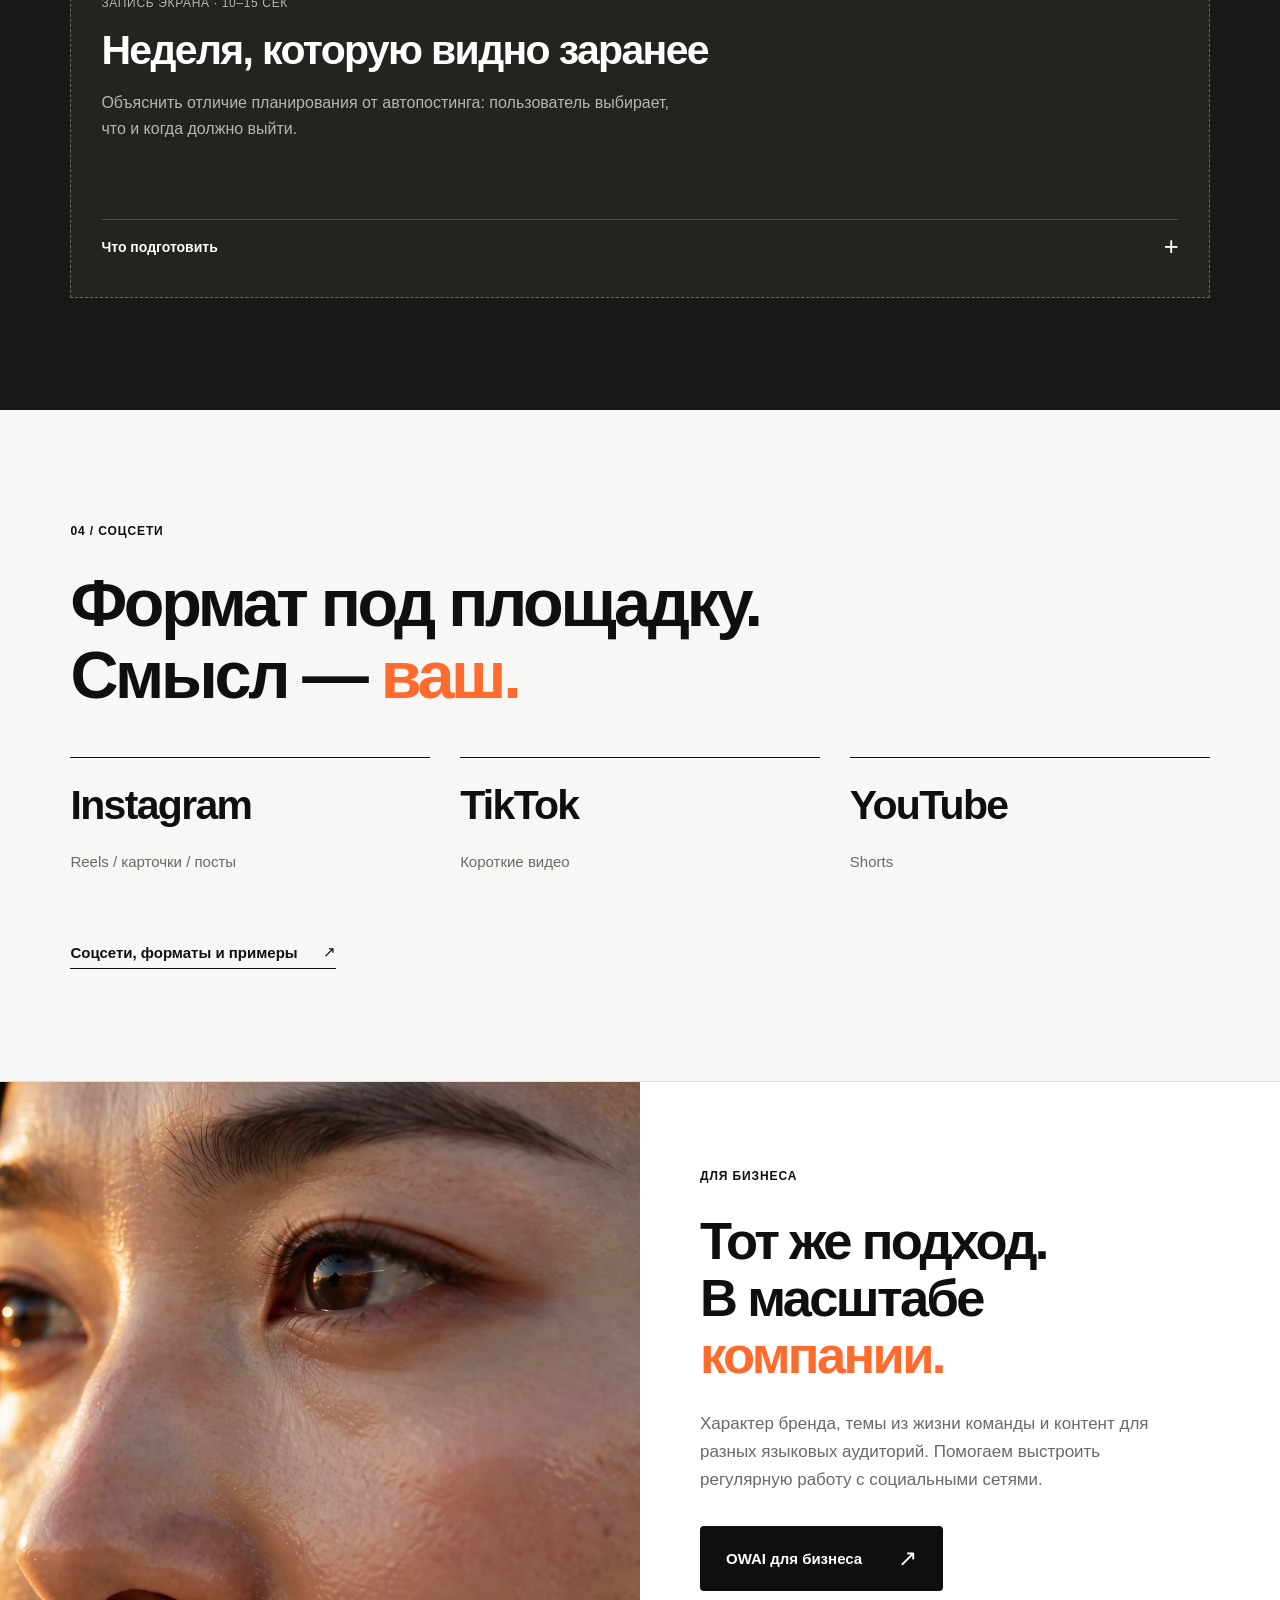
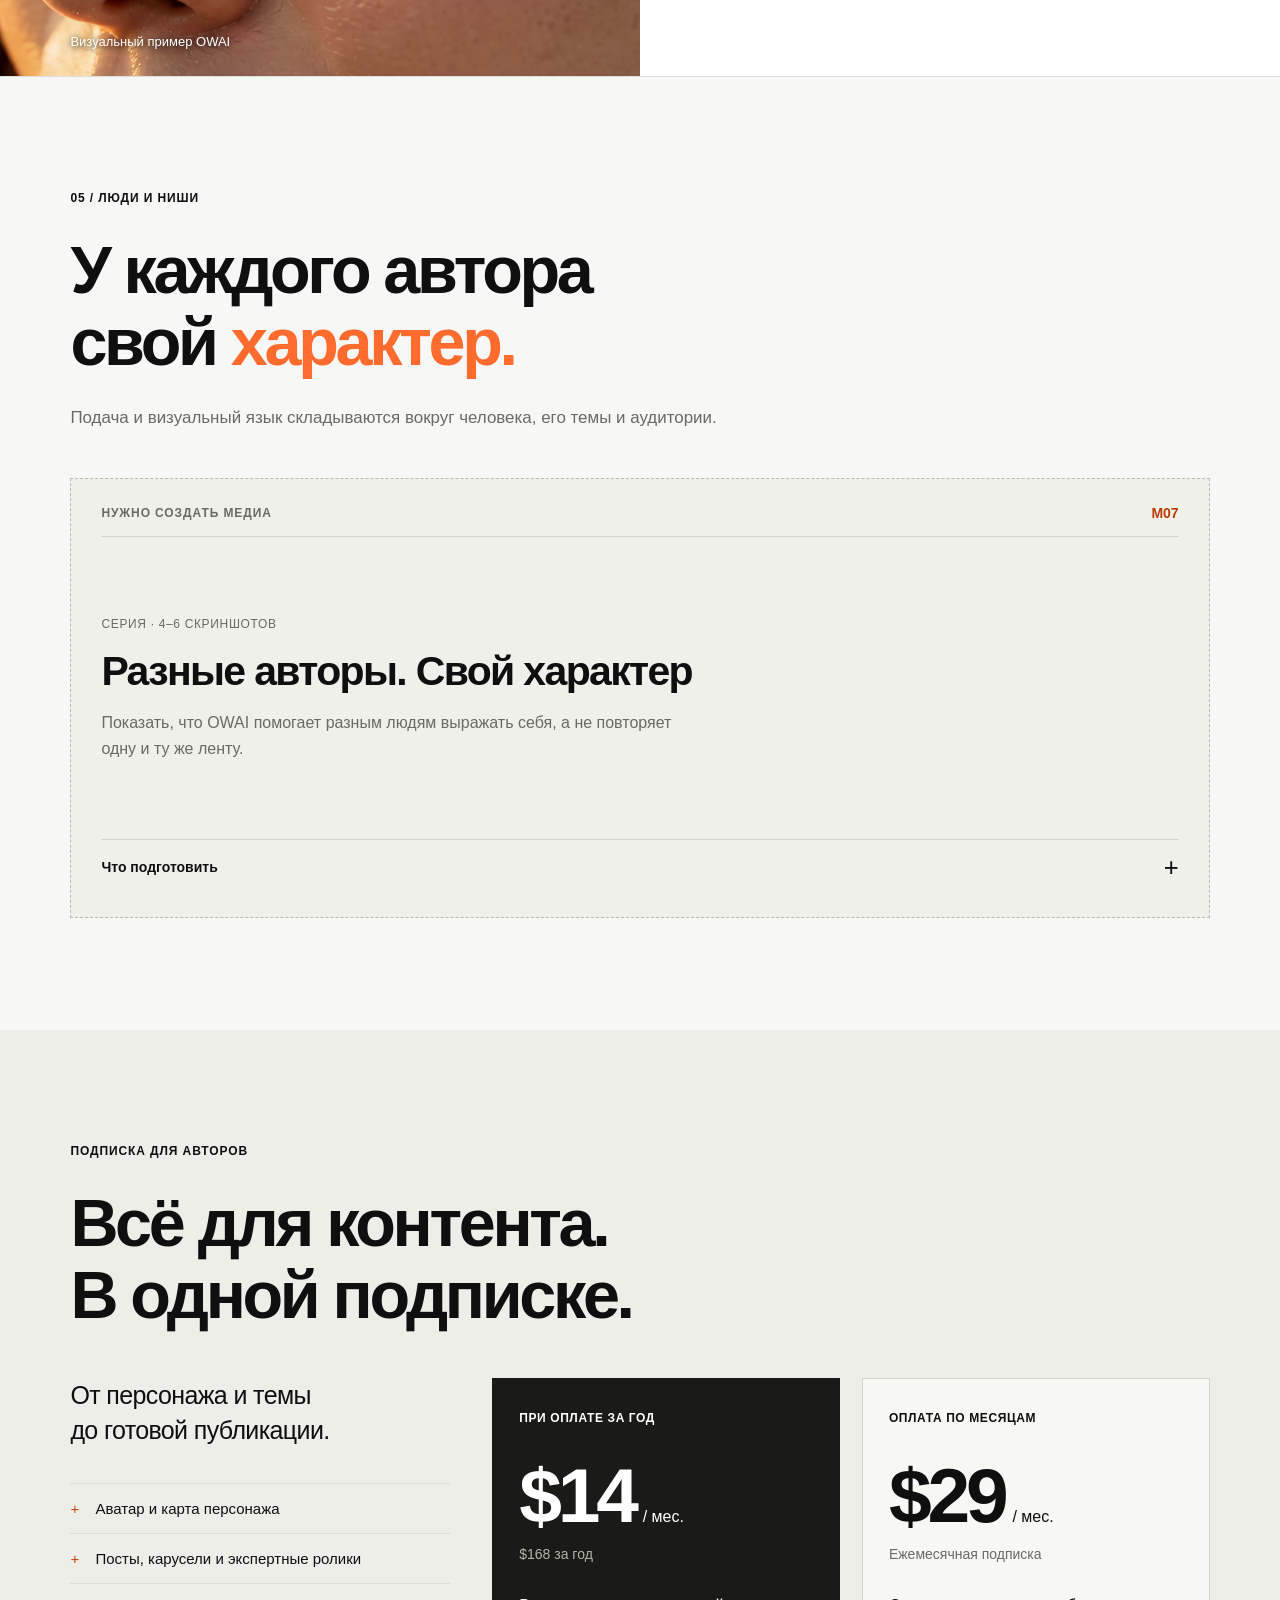
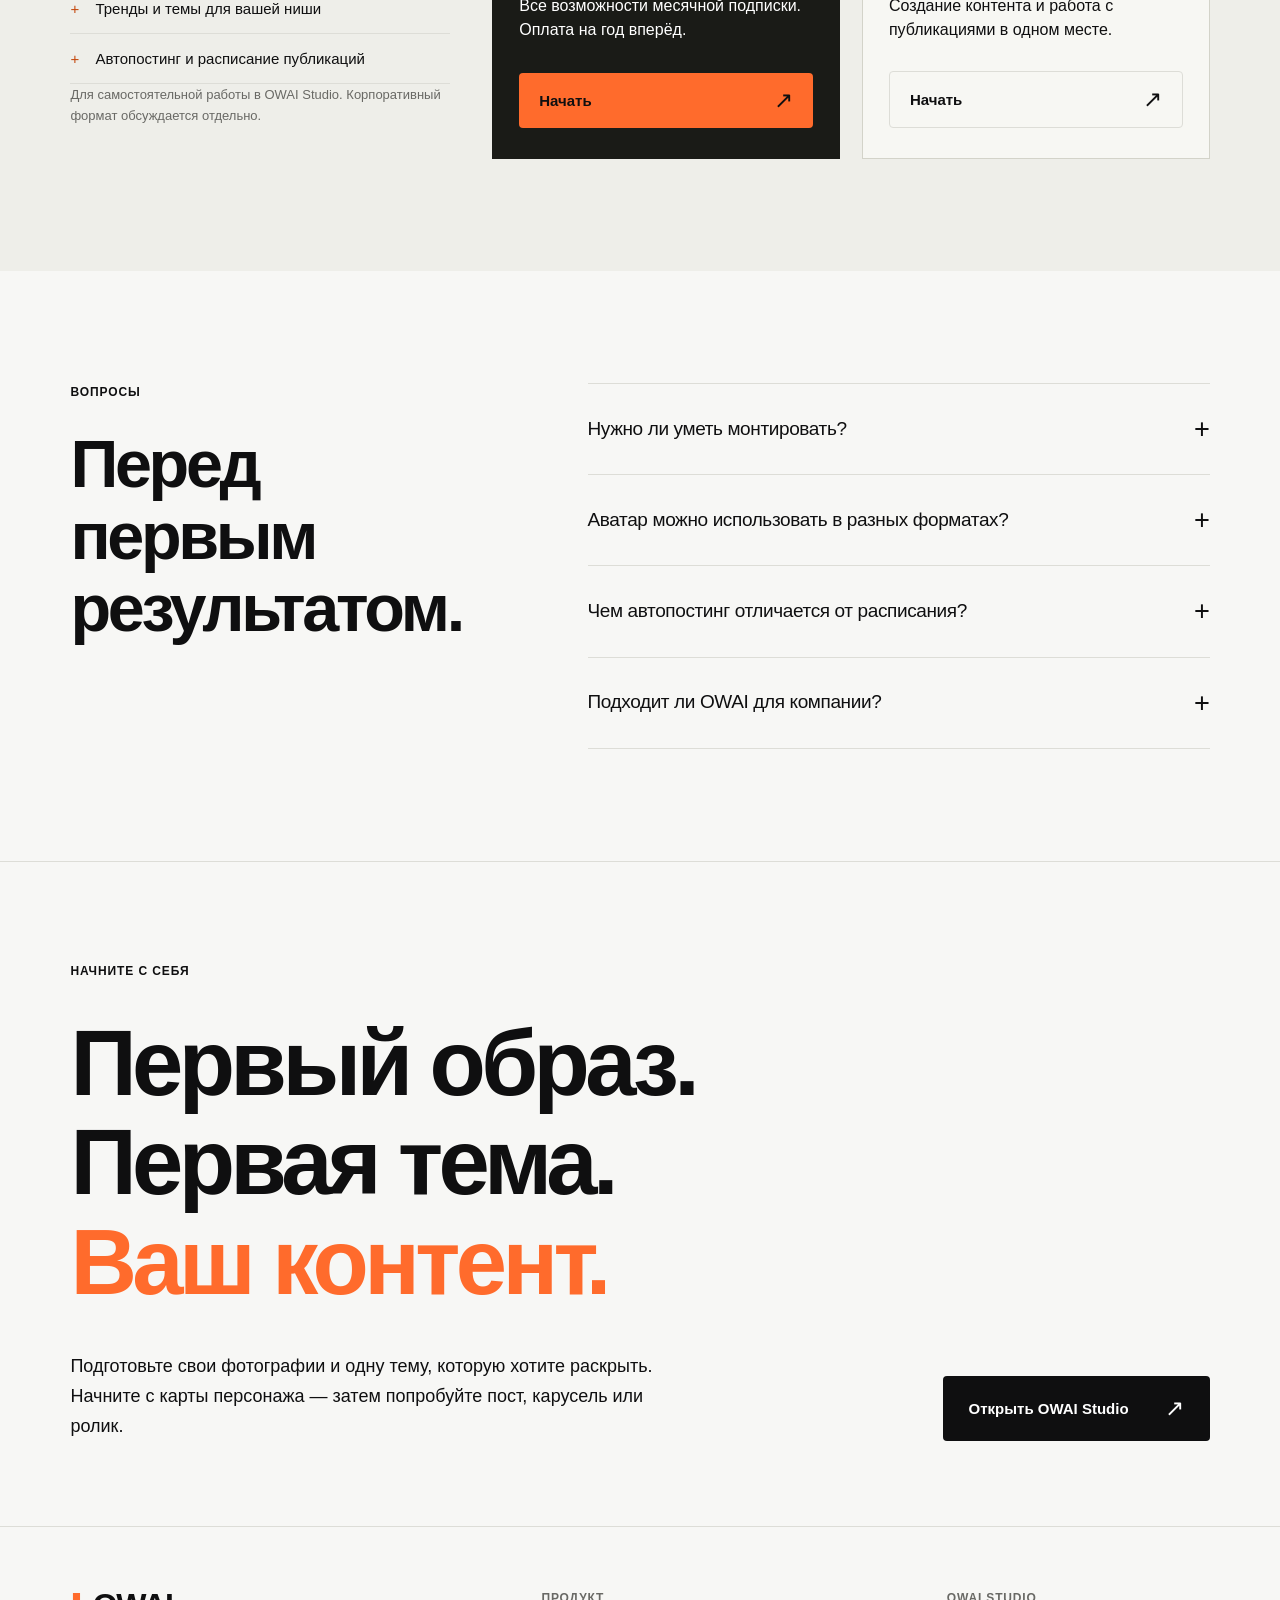
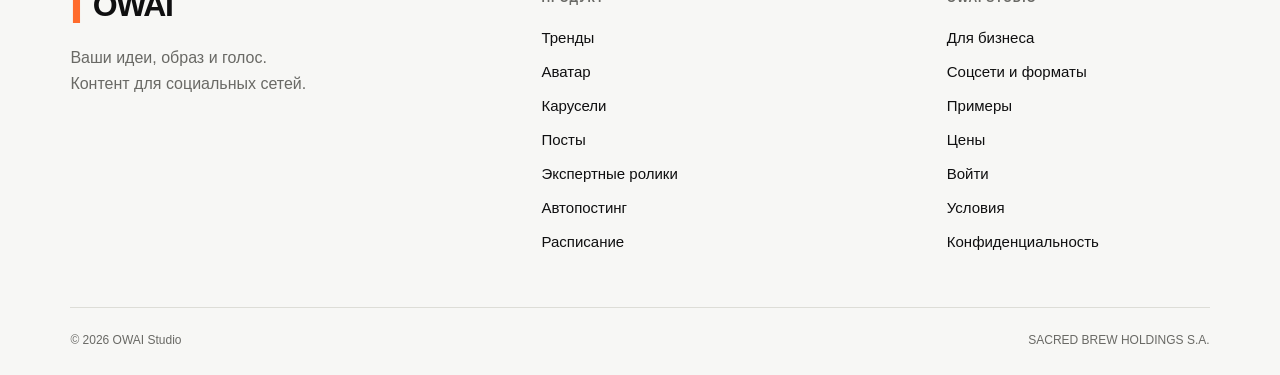
==== commit 62c7e60e: "Add files via upload" ====
--- a/public/index.html
+++ b/public/index.html
@@ -632,11 +632,10 @@
 </article>
 </div></div><div class="viral-footer"><p>Ваш образ — в центре любой истории.</p><div class="viral-navigation" role="group" aria-label="Прокрутка видео"><button type="button" data-viral-scroll="-1" aria-label="Предыдущие видео" aria-controls="viral-scroll" disabled>←</button><button type="button" data-viral-scroll="1" aria-label="Следующие видео" aria-controls="viral-scroll">→</button></div><a class="text-link" href="https://owai.studio/viral">Создать виральное видео <span aria-hidden="true">↗</span></a></div></section>
 </section>
- <section class="section-pad trend-teaser"><div class="section-heading"><span class="eyebrow">03 / ТЕМЫ</span><h2>Когда есть что сказать,<br>начинать <em>легче.</em></h2></div><div class="split"><div class="body-copy"><p class="lead">Тренды помогают найти тему. Ваш опыт делает её вашей.</p><p>Посмотрите, что обсуждают в вашей нише, выберите подходящий ракурс и превратите наблюдение в материал для своей аудитории.</p><a class="text-link" href="./trends/">Как выбирать темы <span>↗</span></a></div><figure class="media-brief brief-compact" id="media-m02" data-media-id="M02"><div class="brief-top"><span>НУЖНО СОЗДАТЬ МЕДИА</span><b>M02</b></div><div class="brief-center"><span class="brief-kind">ЗАПИСЬ ЭКРАНА · 12–15 СЕК</span><h3>Тема, которую хочется раскрыть</h3><p>Связать наблюдение за темами с конкретной идеей для следующего поста.</p></div><details class="brief-details"><summary>Что подготовить <span>+</span></summary><dl><dt>Сцена</dt><dd>Настоящий экран трендов: выбранная ниша, несколько тем, источники и даты, если они есть в интерфейсе. Открывается одна тема и пример подходящего ракурса. Использовать реальные данные, без придуманных счётчиков популярности.</dd><dt>Ощущение</dt><dd>Любопытство, ясность и ощущение «мне есть что сказать».</dd><dt>Формат</dt><dd>16:10 / 4:5. Светлый фон, чёрная типографика, оранжевый акцент OWAI. Мелкий текст интерфейса показывать крупным планом.</dd></dl></details></figure></div></section>
- <section class="section-pad publishing-section"><div class="section-heading"><span class="eyebrow">04 / ПУБЛИКАЦИЯ</span><h2>Вы заняты своим делом.<br>Контент выходит <em>по плану.</em></h2></div><div class="publish-intro"><p>Подготовьте материалы, выберите даты и подключите аккаунты. Создание, очередь и публикация связаны в одном процессе.</p></div><div class="publishing-options"><a href="./autoposting/"><span>01 / ВЫХОД КОНТЕНТА</span><h3>Автопостинг</h3><p>Готовый материал появляется в подключённом аккаунте в назначенное время.</p><b aria-hidden="true">↗</b></a><a href="./scheduled-posts/"><span>02 / ВАШЕ РАСПИСАНИЕ</span><h3>Отложенные публикации</h3><p>Выбирайте даты, распределяйте форматы и смотрите на очередь целиком.</p><b aria-hidden="true">↗</b></a></div><figure class="media-brief " id="media-m06" data-media-id="M06"><div class="brief-top"><span>НУЖНО СОЗДАТЬ МЕДИА</span><b>M06</b></div><div class="brief-center"><span class="brief-kind">ЗАПИСЬ ЭКРАНА · 10–15 СЕК</span><h3>Неделя, которую видно заранее</h3><p>Объяснить отличие планирования от автопостинга: пользователь выбирает, что и когда должно выйти.</p></div><details class="brief-details"><summary>Что подготовить <span>+</span></summary><dl><dt>Сцена</dt><dd>Реальный календарь OWAI с роликом, каруселью и постом. Видны дата, время и часовой пояс. Открывается одна запись, меняется дата, обновлённая очередь видна целиком. Не добавлять элементы управления, которых нет в продукте.</dd><dt>Ощущение</dt><dd>Спокойствие и контроль над своим временем.</dd><dt>Формат</dt><dd>16:10 / 3:4. Светлый фон, чёрная типографика, оранжевый акцент OWAI. Мелкий текст интерфейса показывать крупным планом.</dd></dl></details></figure></section>
- <section class="section-pad networks-teaser"><div class="section-heading"><span class="eyebrow">05 / СОЦСЕТИ</span><h2>Формат под площадку.<br>Смысл — <em>ваш.</em></h2></div><div class="network-names"><a href="./socials/#instagram">Instagram<span>Reels / карточки / посты</span></a><a href="./socials/#tiktok">TikTok<span>Короткие видео</span></a><a href="./socials/#youtube">YouTube<span>Shorts</span></a></div><a class="text-link" href="./socials/">Соцсети, форматы и примеры <span>↗</span></a></section>
+ <section class="section-pad publishing-section"><div class="section-heading"><span class="eyebrow">03 / ПУБЛИКАЦИЯ</span><h2>Вы заняты своим делом.<br>Контент выходит <em>по плану.</em></h2></div><div class="publish-intro"><p>Подготовьте материалы, выберите даты и подключите аккаунты. Создание, очередь и публикация связаны в одном процессе.</p></div><div class="publishing-options"><a href="./autoposting/"><span>01 / ВЫХОД КОНТЕНТА</span><h3>Автопостинг</h3><p>Готовый материал появляется в подключённом аккаунте в назначенное время.</p><b aria-hidden="true">↗</b></a><a href="./scheduled-posts/"><span>02 / ВАШЕ РАСПИСАНИЕ</span><h3>Отложенные публикации</h3><p>Выбирайте даты, распределяйте форматы и смотрите на очередь целиком.</p><b aria-hidden="true">↗</b></a></div><figure class="media-brief " id="media-m06" data-media-id="M06"><div class="brief-top"><span>НУЖНО СОЗДАТЬ МЕДИА</span><b>M06</b></div><div class="brief-center"><span class="brief-kind">ЗАПИСЬ ЭКРАНА · 10–15 СЕК</span><h3>Неделя, которую видно заранее</h3><p>Объяснить отличие планирования от автопостинга: пользователь выбирает, что и когда должно выйти.</p></div><details class="brief-details"><summary>Что подготовить <span>+</span></summary><dl><dt>Сцена</dt><dd>Реальный календарь OWAI с роликом, каруселью и постом. Видны дата, время и часовой пояс. Открывается одна запись, меняется дата, обновлённая очередь видна целиком. Не добавлять элементы управления, которых нет в продукте.</dd><dt>Ощущение</dt><dd>Спокойствие и контроль над своим временем.</dd><dt>Формат</dt><dd>16:10 / 3:4. Светлый фон, чёрная типографика, оранжевый акцент OWAI. Мелкий текст интерфейса показывать крупным планом.</dd></dl></details></figure></section>
+ <section class="section-pad networks-teaser"><div class="section-heading"><span class="eyebrow">04 / СОЦСЕТИ</span><h2>Формат под площадку.<br>Смысл — <em>ваш.</em></h2></div><div class="network-names"><a href="./socials/#instagram">Instagram<span>Reels / карточки / посты</span></a><a href="./socials/#tiktok">TikTok<span>Короткие видео</span></a><a href="./socials/#youtube">YouTube<span>Shorts</span></a></div><a class="text-link" href="./socials/">Соцсети, форматы и примеры <span>↗</span></a></section>
  <section class="business-bridge"><figure><img class="" src="./assets/quality-film-poster.jpg" width="1600" height="900" alt="Реалистичный визуальный пример OWAI — детали лица при солнечном свете" loading="lazy" decoding="async"><figcaption>Визуальный пример OWAI</figcaption></figure><div class="section-pad"><div class="section-heading"><span class="eyebrow">ДЛЯ БИЗНЕСА</span><h2>Тот же подход.<br>В масштабе <em>компании.</em></h2></div><p>Характер бренда, темы из жизни команды и контент для разных языковых аудиторий. Помогаем выстроить регулярную работу с социальными сетями.</p><a class="button button-dark" href="./b2b/">OWAI для бизнеса<span aria-hidden="true">↗</span></a></div></section>
- <section class="section-pad profiles-section"><div class="section-heading"><span class="eyebrow">06 / ЛЮДИ И НИШИ</span><h2>У каждого автора<br>свой <em>характер.</em></h2><p class=section-intro>Подача и визуальный язык складываются вокруг человека, его темы и аудитории.</p></div><figure class="media-brief " id="media-m07" data-media-id="M07"><div class="brief-top"><span>НУЖНО СОЗДАТЬ МЕДИА</span><b>M07</b></div><div class="brief-center"><span class="brief-kind">СЕРИЯ · 4–6 СКРИНШОТОВ</span><h3>Разные авторы. Свой характер</h3><p>Показать, что OWAI помогает разным людям выражать себя, а не повторяет одну и ту же ленту.</p></div><details class="brief-details"><summary>Что подготовить <span>+</span></summary><dl><dt>Сцена</dt><dd>Настоящие профили с разрешением на показ: целиком видны аватар, описание и сетка публикаций. У каждого — имя, ниша и короткое пояснение работы OWAI. Цифры и результаты использовать только подтверждённые, без дорисовки.</dd><dt>Ощущение</dt><dd>Узнавание своей задачи и доверие через разнообразие примеров.</dd><dt>Формат</dt><dd>4:5. Светлый фон, чёрная типографика, оранжевый акцент OWAI. Мелкий текст интерфейса показывать крупным планом.</dd></dl></details></figure></section>
+ <section class="section-pad profiles-section"><div class="section-heading"><span class="eyebrow">05 / ЛЮДИ И НИШИ</span><h2>У каждого автора<br>свой <em>характер.</em></h2><p class=section-intro>Подача и визуальный язык складываются вокруг человека, его темы и аудитории.</p></div><figure class="media-brief " id="media-m07" data-media-id="M07"><div class="brief-top"><span>НУЖНО СОЗДАТЬ МЕДИА</span><b>M07</b></div><div class="brief-center"><span class="brief-kind">СЕРИЯ · 4–6 СКРИНШОТОВ</span><h3>Разные авторы. Свой характер</h3><p>Показать, что OWAI помогает разным людям выражать себя, а не повторяет одну и ту же ленту.</p></div><details class="brief-details"><summary>Что подготовить <span>+</span></summary><dl><dt>Сцена</dt><dd>Настоящие профили с разрешением на показ: целиком видны аватар, описание и сетка публикаций. У каждого — имя, ниша и короткое пояснение работы OWAI. Цифры и результаты использовать только подтверждённые, без дорисовки.</dd><dt>Ощущение</dt><dd>Узнавание своей задачи и доверие через разнообразие примеров.</dd><dt>Формат</dt><dd>4:5. Светлый фон, чёрная типографика, оранжевый акцент OWAI. Мелкий текст интерфейса показывать крупным планом.</dd></dl></details></figure></section>
  <section class="section-pad product-pricing" id="price"><div class="section-heading"><span class="eyebrow">ПОДПИСКА ДЛЯ АВТОРОВ</span><h2>Всё для контента.<br>В одной подписке.</h2></div><div class="pricing-layout"><div class="price-features"><p class="lead">От персонажа и темы<br>до готовой публикации.</p><ul class="plain-list"><li>Аватар и карта персонажа</li><li>Посты, карусели и экспертные ролики</li><li>Тренды и темы для вашей ниши</li><li>Автопостинг и расписание публикаций</li></ul><p class="note">Для самостоятельной работы в OWAI Studio. <a href="./b2b/">Корпоративный формат</a> обсуждается отдельно.</p></div><article class="price-card annual"><span class="eyebrow">ПРИ ОПЛАТЕ ЗА ГОД</span><p class="price-amount">$14<span>/ мес.</span></p><p class="billing-note">$168 за год</p><p>Все возможности месячной подписки. Оплата на год вперёд.</p><a class="button button-dark" href="https://owai.studio/signup">Начать<span aria-hidden="true">↗</span></a></article><article class="price-card"><span class="eyebrow">ОПЛАТА ПО МЕСЯЦАМ</span><p class="price-amount">$29<span>/ мес.</span></p><p class="billing-note">Ежемесячная подписка</p><p>Создание контента и работа с публикациями в одном месте.</p><a class="button button-line" href="https://owai.studio/signup">Начать<span aria-hidden="true">↗</span></a></article></div></section>
  <section class="p-faq section-pad"><div class="section-heading"><span class="eyebrow">ВОПРОСЫ</span><h2>Перед первым<br>результатом.</h2></div><div class="p-faq-list"><details><summary>Нужно ли уметь монтировать?<span>+</span></summary><p>Для начала достаточно выбрать тему и подготовить фотографии. OWAI помогает собрать текст и визуал; вы проверяете, насколько результат передаёт вашу мысль.</p></details><details><summary>Аватар можно использовать в разных форматах?<span>+</span></summary><p>Да. Карта персонажа задаёт основу образа для изображений и видео. На странице аватара показан готовый пример и объяснено, как его использовать дальше.</p></details><details><summary>Чем автопостинг отличается от расписания?<span>+</span></summary><p>Расписание отвечает за даты и очередь. Автопостинг — за отправку подготовленного материала в подключённую социальную сеть.</p></details><details><summary>Подходит ли OWAI для компании?<span>+</span></summary><p>Да. Для корпоративных социальных сетей начинаем с характера бренда, аудитории и порядка работы с материалами. Подробности — в разделе «Для бизнеса».</p></details></div></section>
  <section class="section-pad start product-start" id="start"><span class="eyebrow">НАЧНИТЕ С СЕБЯ</span><h2>Первый образ.<br>Первая тема.<br><em>Ваш контент.</em></h2><div class="start-bottom"><p>Подготовьте свои фотографии и одну тему, которую хотите раскрыть. Начните с карты персонажа — затем попробуйте пост, карусель или ролик.</p><a class="button button-dark" href="https://owai.studio/signup">Открыть OWAI Studio<span aria-hidden="true">↗</span></a></div></section>
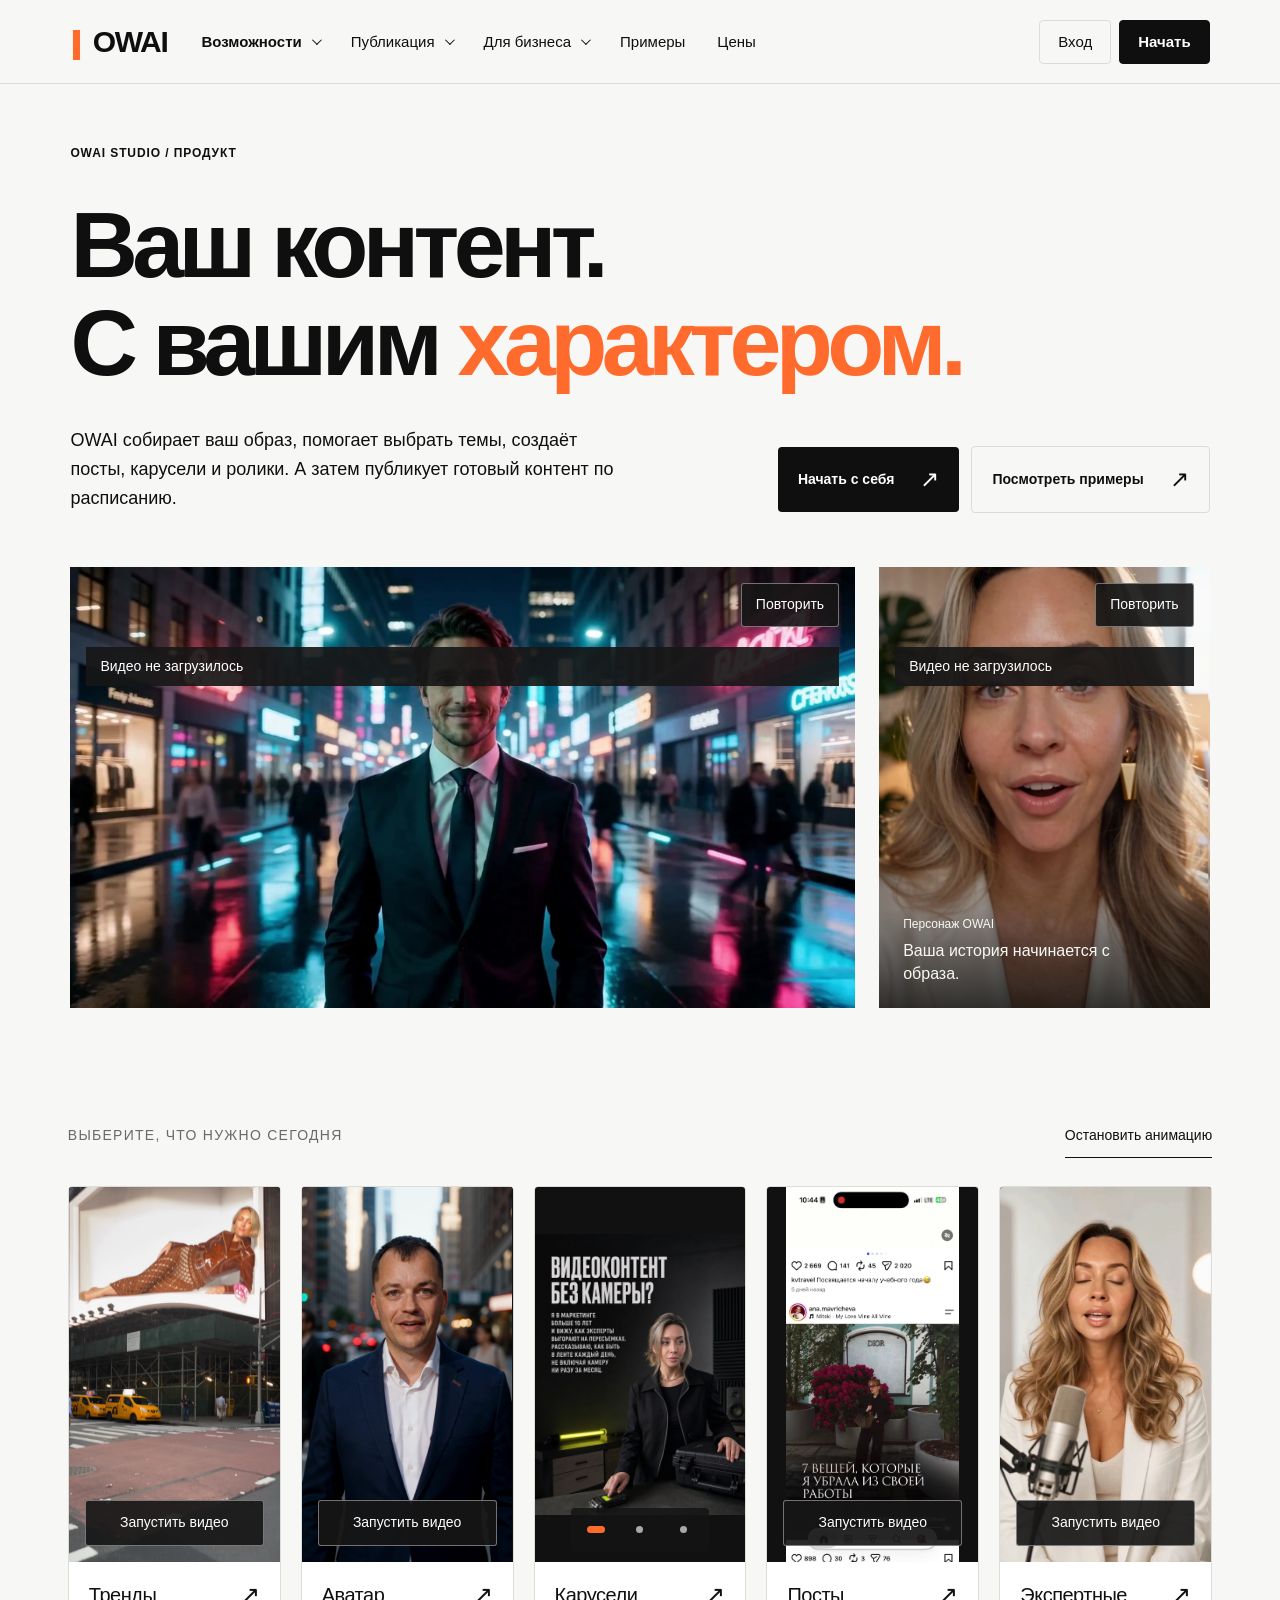
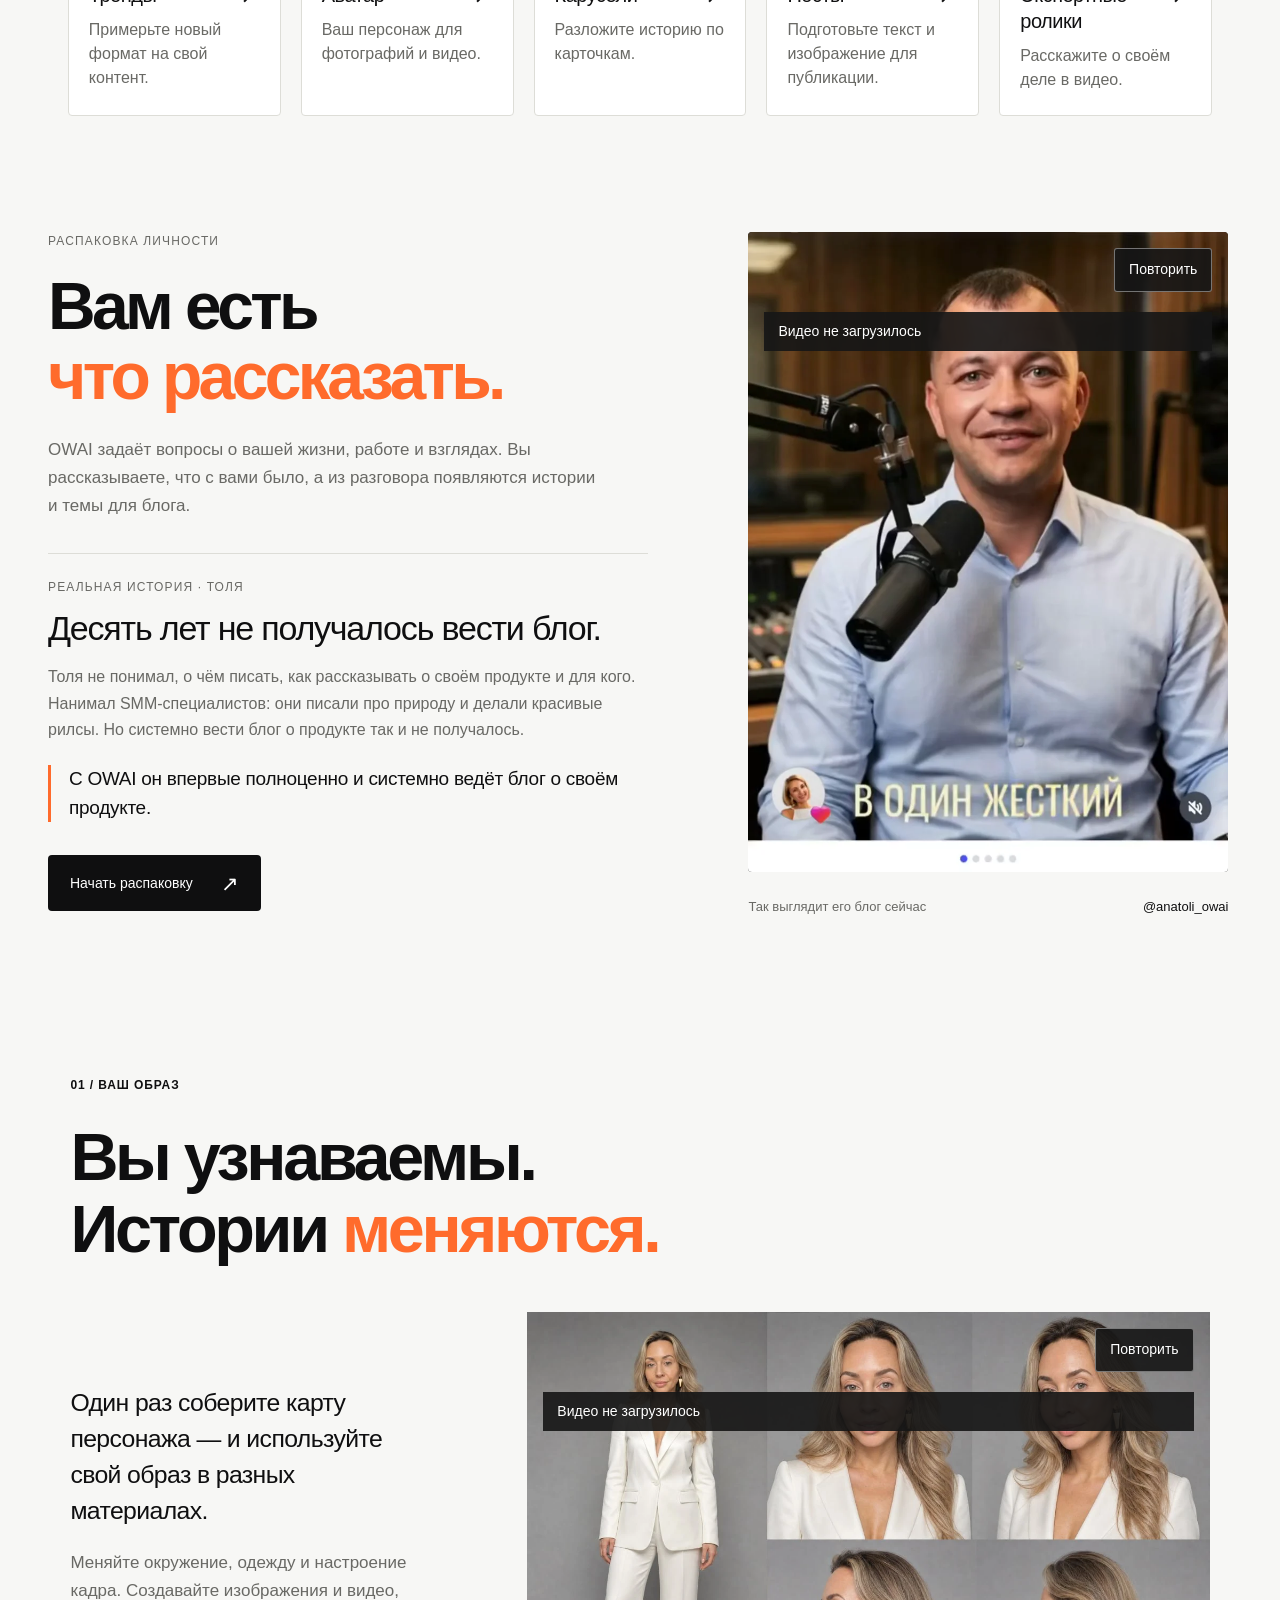
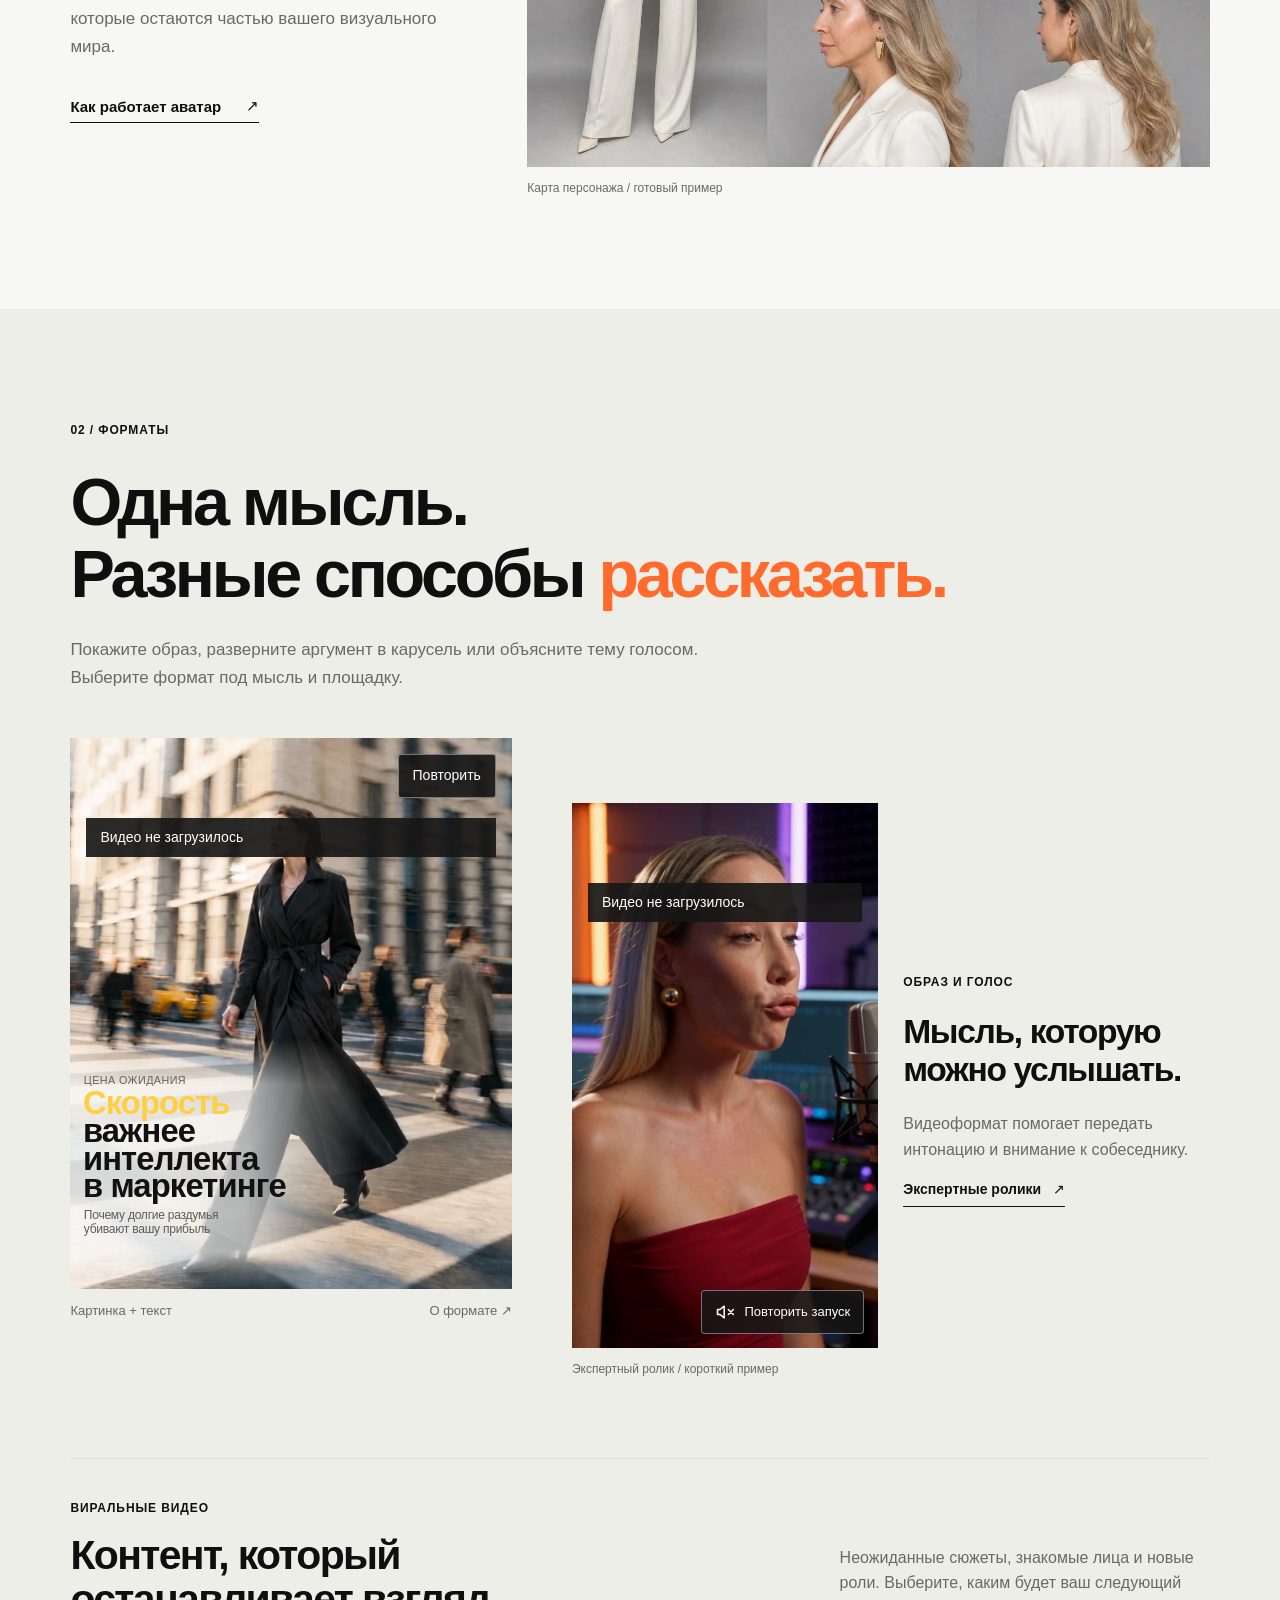
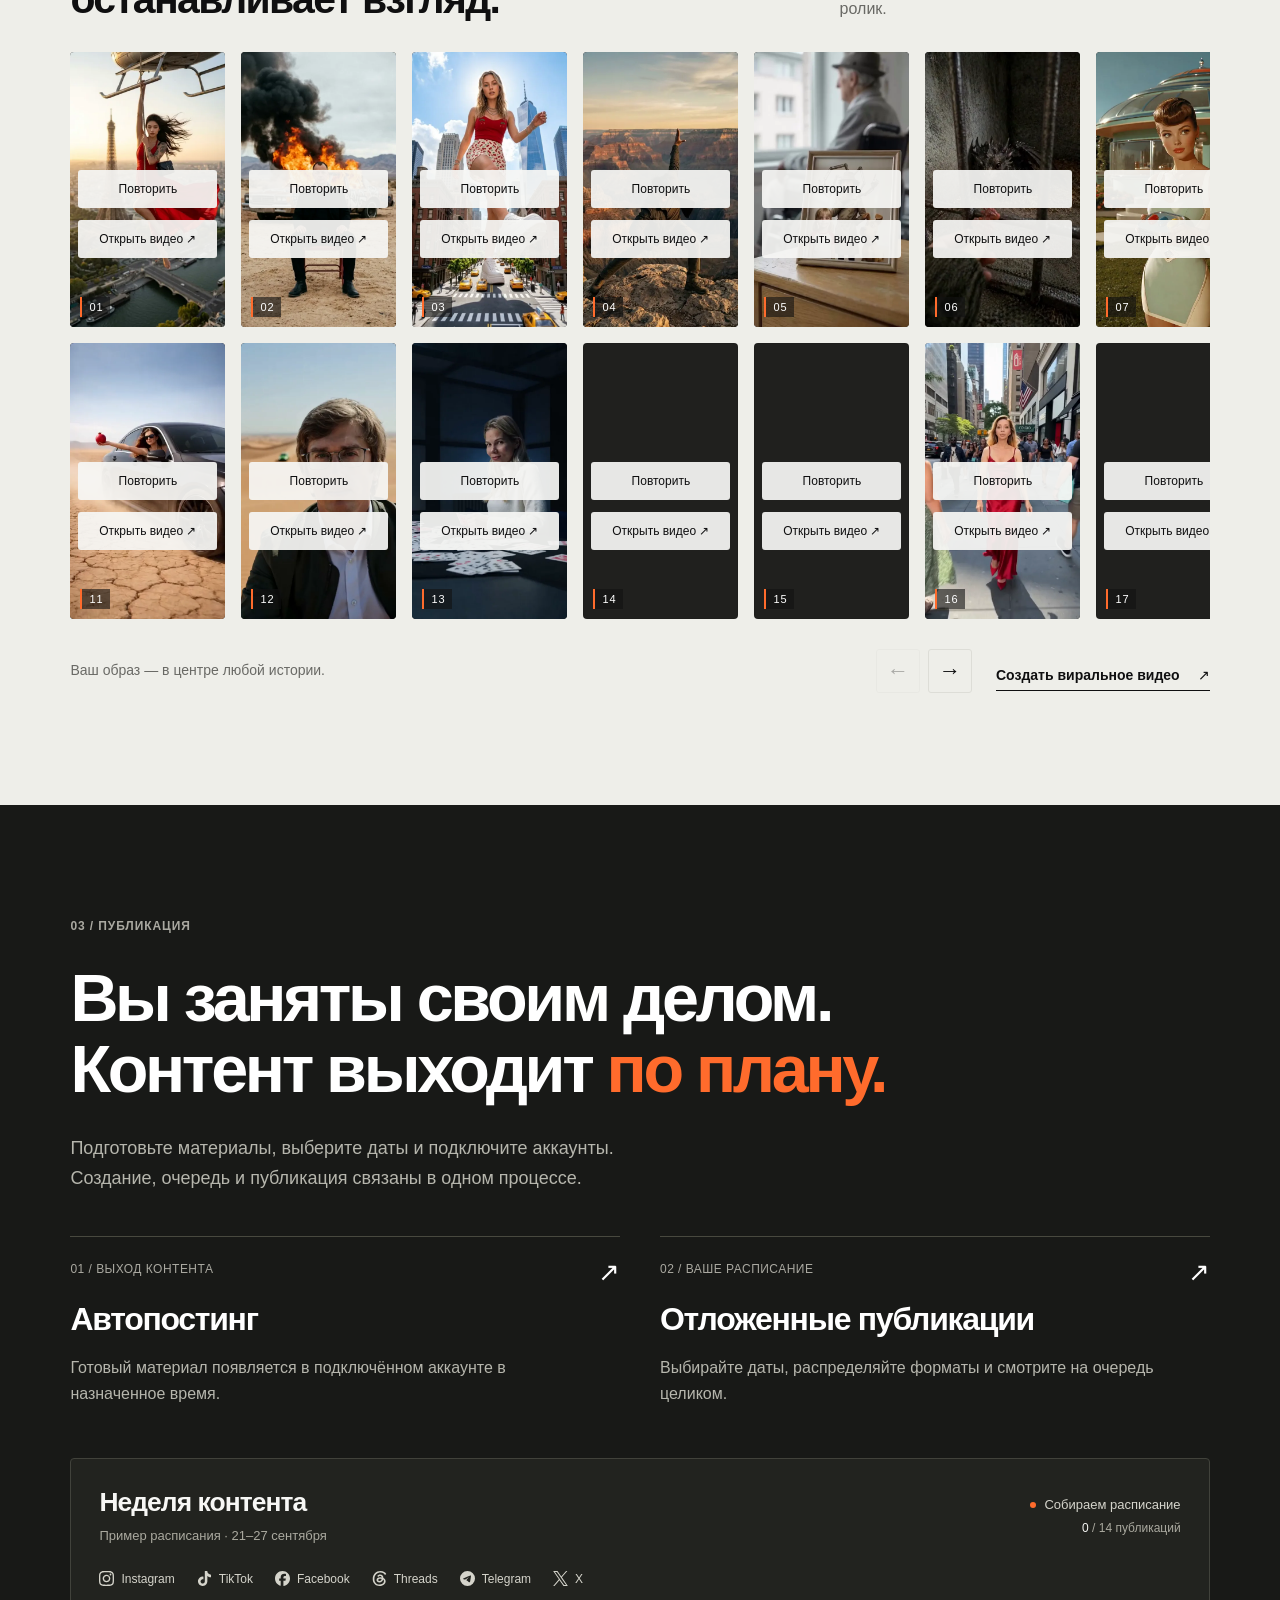
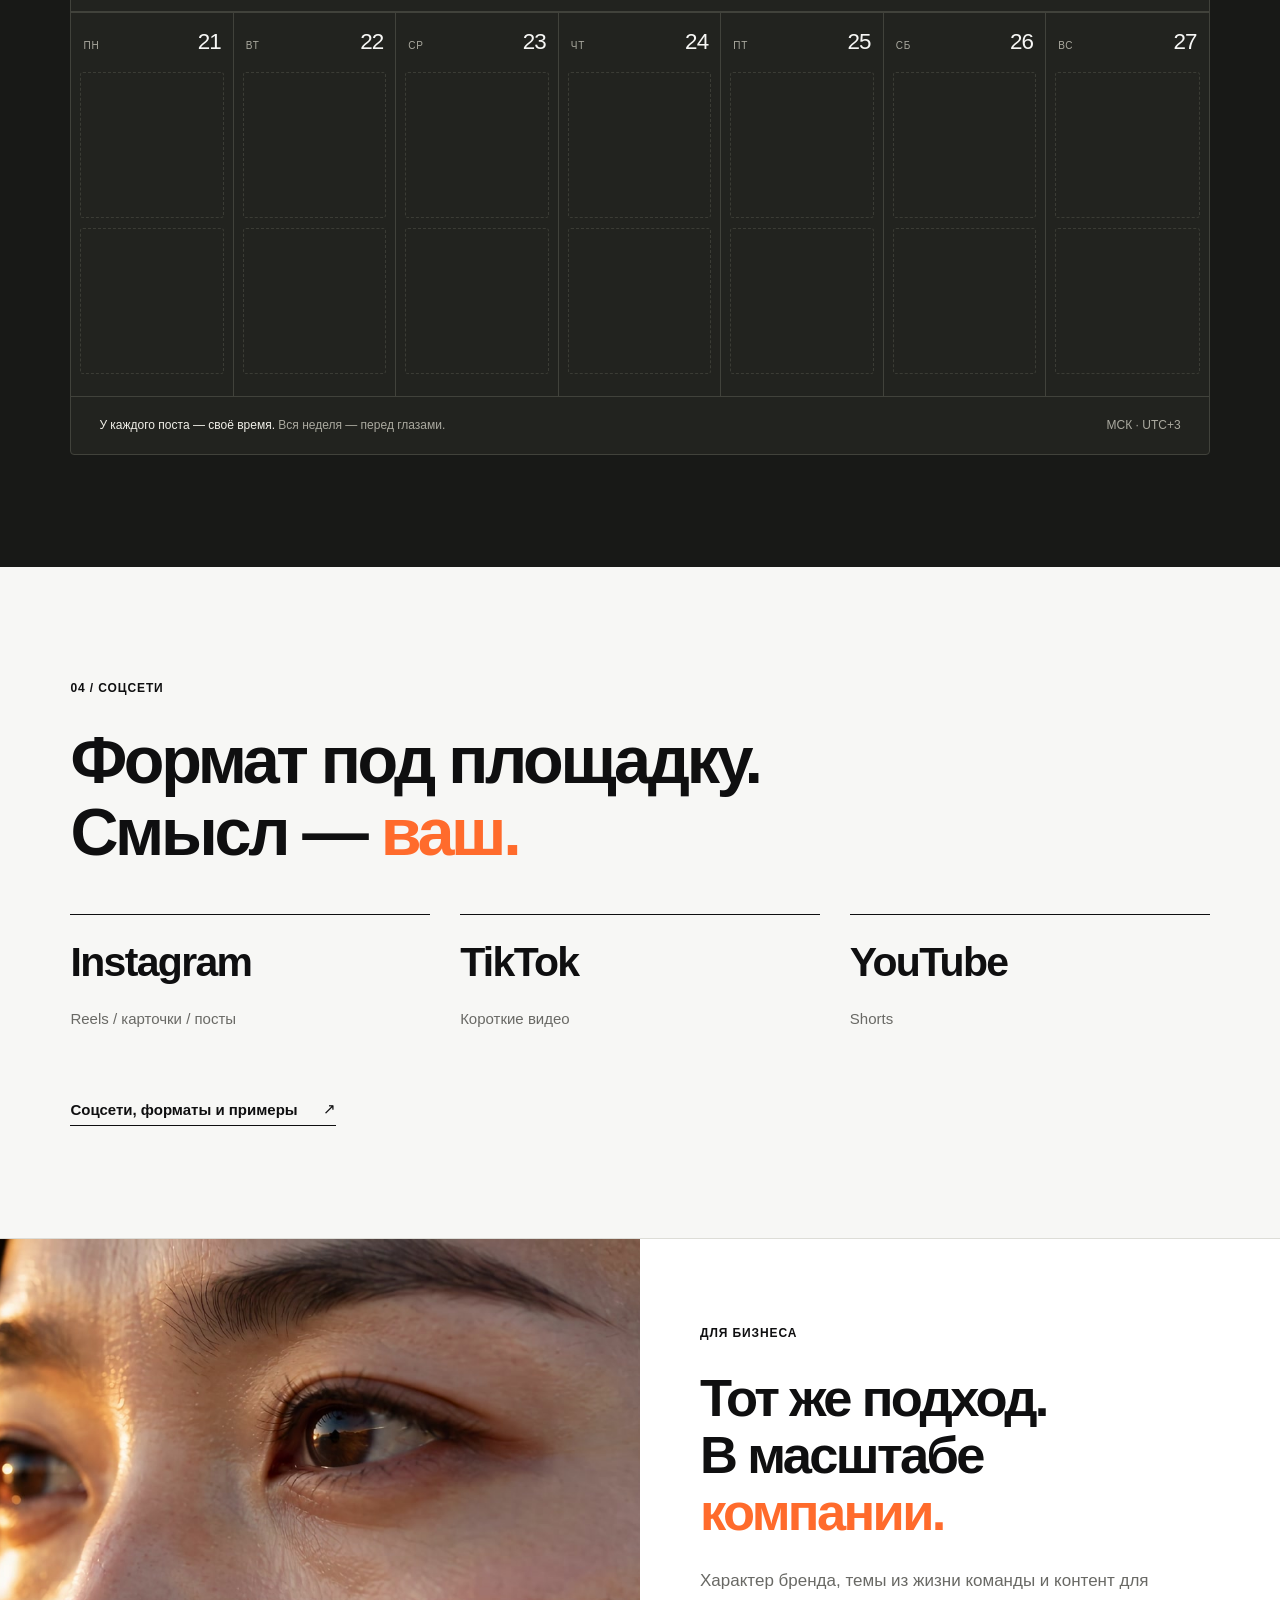
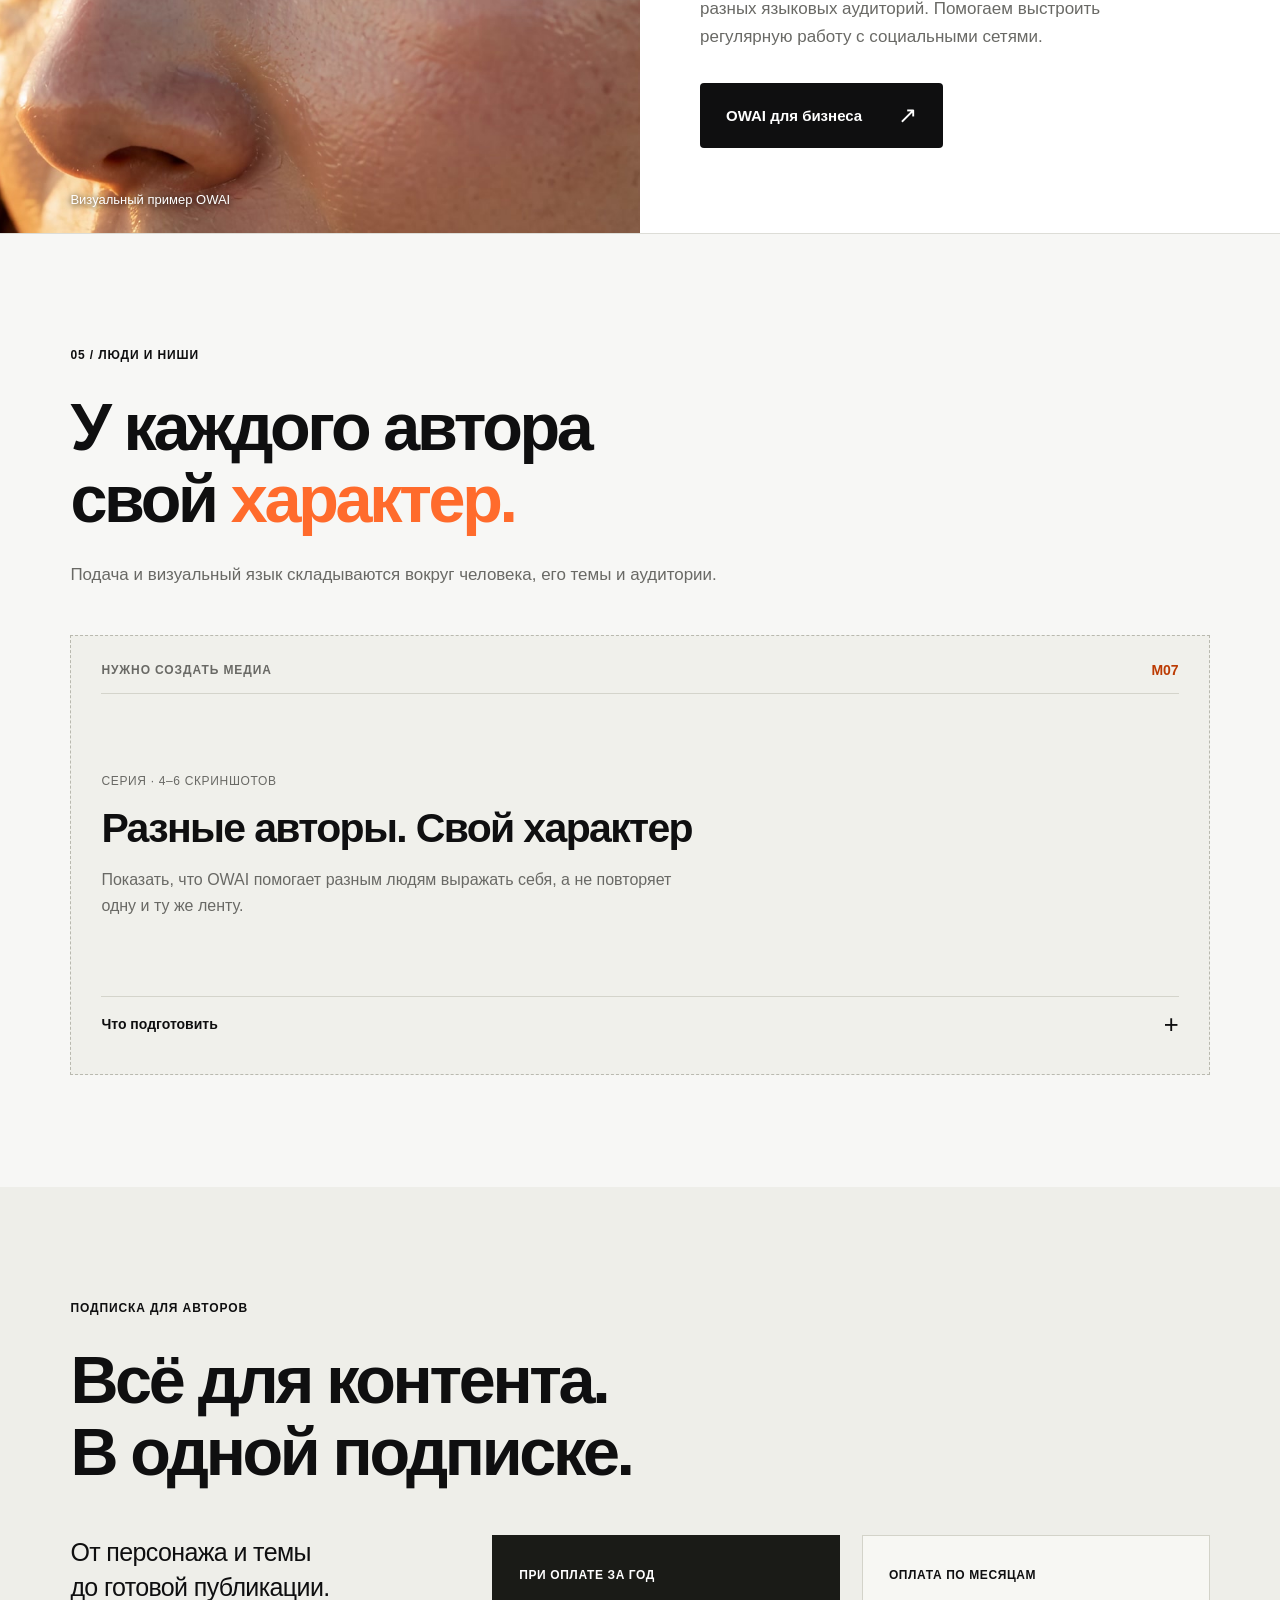
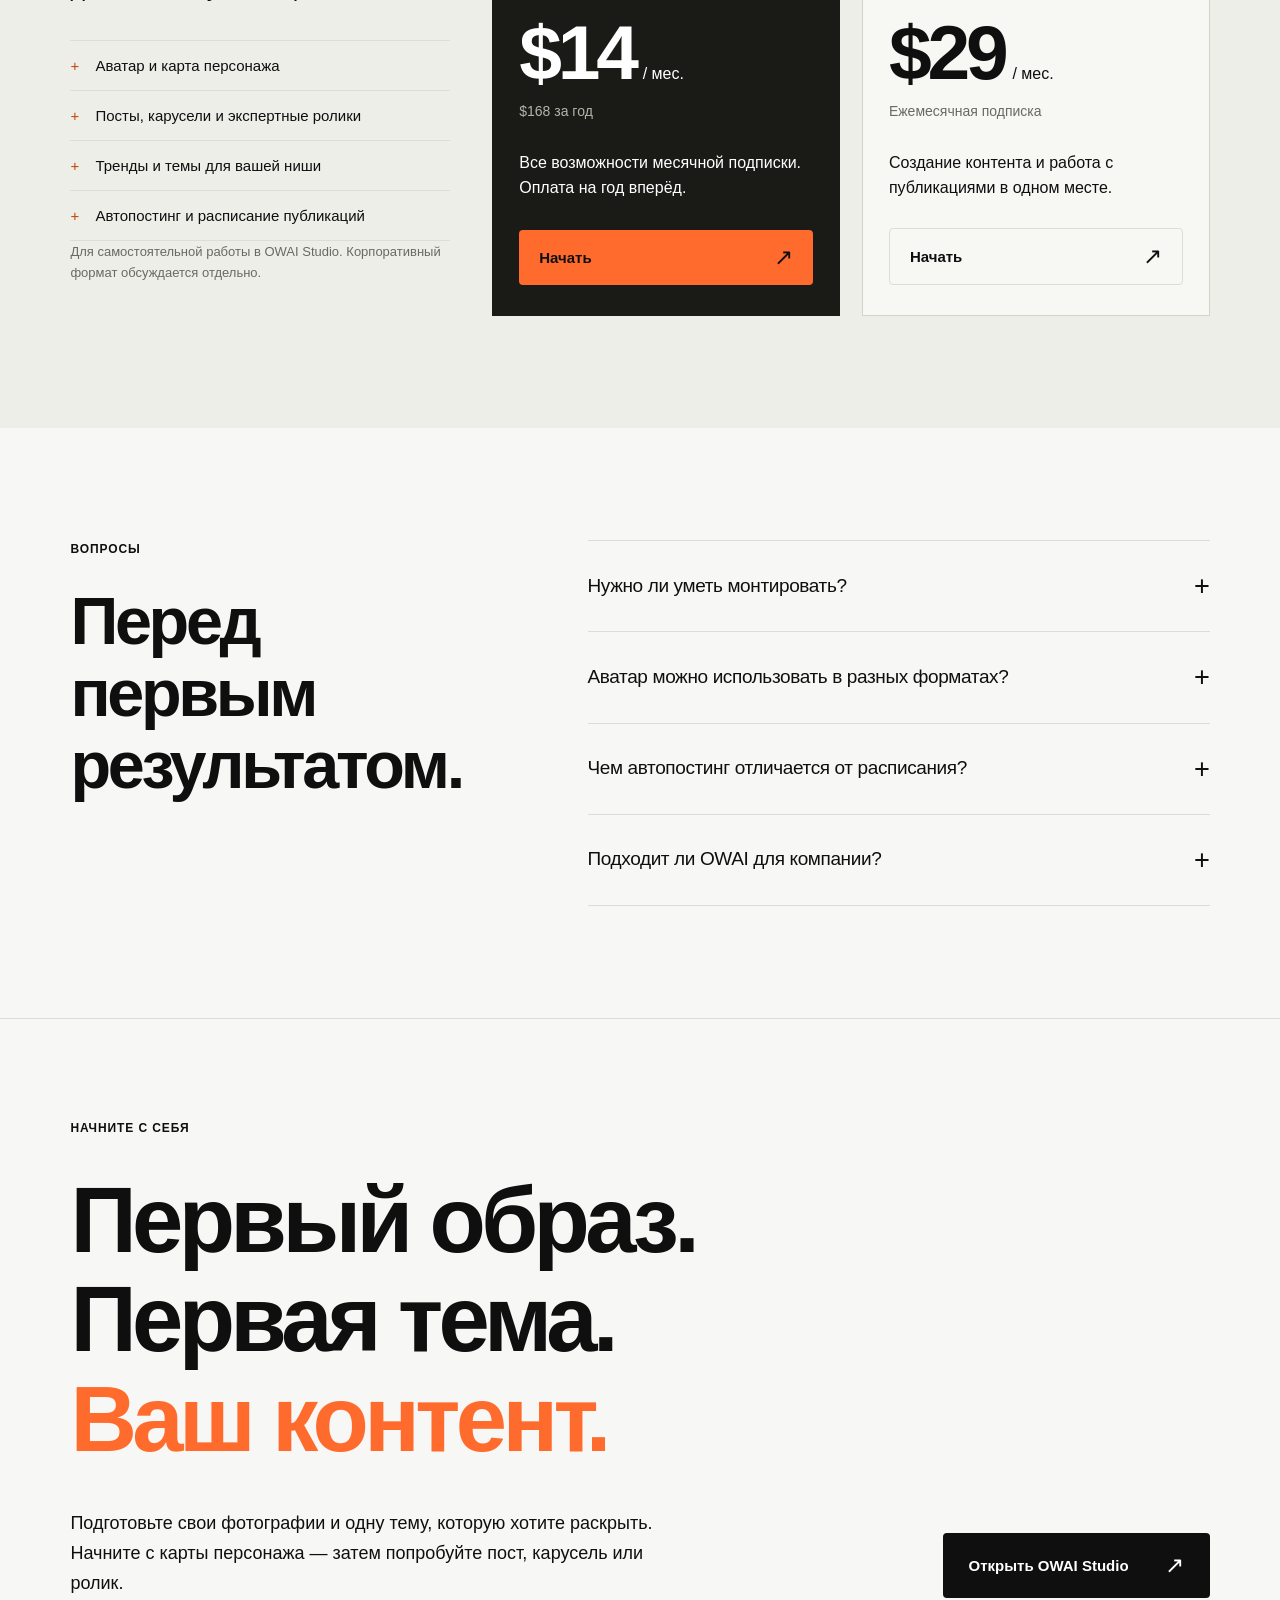
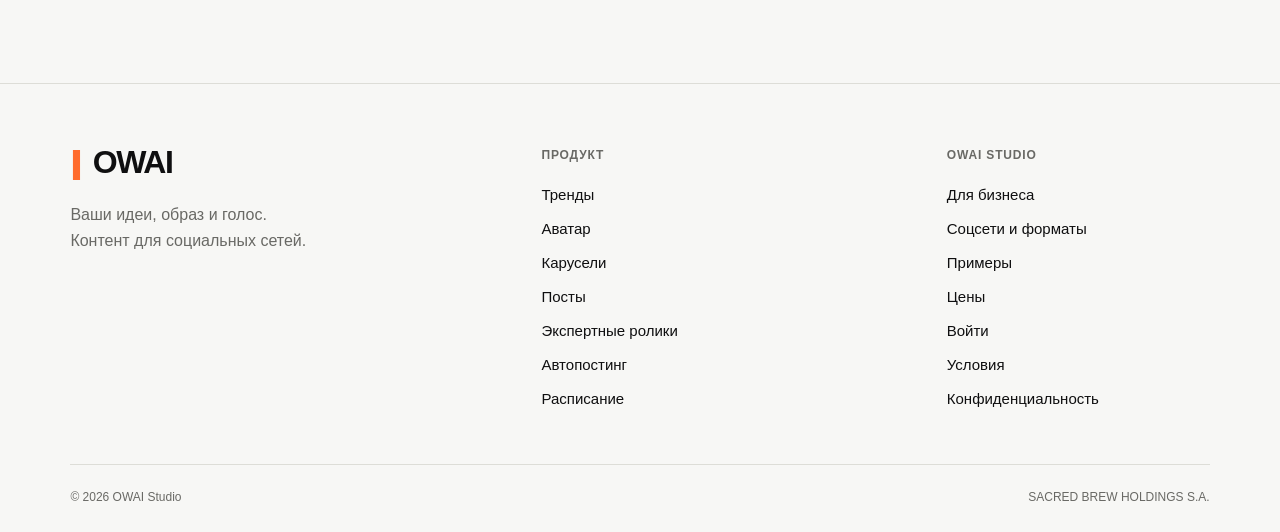
==== commit ecc47aac: "Add files via upload" ====
--- a/public/index.html
+++ b/public/index.html
@@ -1,4 +1,4 @@
-<!doctype html><html lang="ru"><head><meta charset="utf-8"><meta name="viewport" content="width=device-width, initial-scale=1"><meta name="theme-color" content="#f7f7f5"><title>Ваш контент для социальных сетей — OWAI Studio</title><meta name="description" content="Аватар, тренды, карусели, посты и экспертные ролики. Весь путь от идеи до публикации по расписанию."><link rel="canonical" href="https://owai.studio/"><meta property="og:title" content="Ваш контент для социальных сетей — OWAI Studio"><meta property="og:description" content="Аватар, тренды, карусели, посты и экспертные ролики. Весь путь от идеи до публикации по расписанию."><meta property="og:type" content="website"><meta property="og:url" content="https://owai.studio/"><link rel="icon" href="./assets/favicon.svg" type="image/svg+xml"><link rel="stylesheet" href="./styles.css"><link rel="stylesheet" href="./product.css?v=20260918-sound1"><script src="./common.js?v=20260909-menu1" defer></script><script src="./site.js?v=20260915-viral-native1" defer></script><script src="./inline-video.js?v=20260918-sound1" defer></script><script src="./viral-videos.js?v=20260915-viral-native1" defer></script></head><body class="product-page"><a class="skip-link" href="#main">Перейти к содержимому</a><header class="header unified-header"><a class="wordmark" href="./" aria-label="OWAI — главная"><span aria-hidden="true">||</span>OWAI</a><nav class="navigation unified-nav" id="navigation" aria-label="Главное меню"><div class="product-menu" data-menu="features"><div class="product-menu-label" data-active="true"><button class="menu-category" type="button" data-menu-toggle aria-expanded="false" aria-controls="features-dropdown">Возможности<span class="chevron" aria-hidden="true"></span></button></div><div class="product-dropdown nav-dropdown" id="features-dropdown" hidden><div class="dropdown-links"><a href="./trends/"><span><b>Тренды</b><small>Темы и ракурсы для вашего контента</small></span></a><a href="./avatar/"><span><b>Аватар · карта персонажа</b><small>Карта персонажа и узнаваемый образ</small></span></a><a href="./carousel/"><span><b>Карусели</b><small>Истории, которые хочется листать</small></span></a><a href="./posts/"><span><b>Посты и картинки</b><small>Тексты, подписи и изображения в вашем стиле</small></span></a><a href="./expert-videos/"><span><b>Экспертные ролики</b><small>Ваши мысли, образ и голос</small></span></a></div></div></div><div class="product-menu" data-menu="publishing"><div class="product-menu-label" data-active="false"><button class="menu-category" type="button" data-menu-toggle aria-expanded="false" aria-controls="publishing-dropdown">Публикация<span class="chevron" aria-hidden="true"></span></button></div><div class="product-dropdown nav-dropdown" id="publishing-dropdown" hidden><div class="dropdown-links"><a href="./autoposting/"><span><b>Автопостинг</b><small>Выход контента в подключённых соцсетях</small></span></a><a href="./scheduled-posts/"><span><b>Отложенные публикации</b><small>Даты, время и очередь публикаций</small></span></a><a href="./socials/"><span><b>Какие соцсети поддерживаем</b><small>Форматы под каждую площадку</small></span></a></div></div></div><div class="product-menu" data-menu="business"><div class="product-menu-label" data-active="false"><button class="menu-category" type="button" data-menu-toggle aria-expanded="false" aria-controls="business-dropdown">Для бизнеса<span class="chevron" aria-hidden="true"></span></button></div><div class="product-dropdown nav-dropdown" id="business-dropdown" hidden><div class="dropdown-links"><a href="./b2b/brand-dna/"><span><b>ДНК бренда</b><small>Характер, голос и визуальные правила</small></span></a><a href="./b2b/content-topics/"><span><b>Темы из операционки</b><small>События, опыт команды и вопросы клиентов</small></span></a><a href="./b2b/data-security/"><span><b>Безопасность данных</b><small>Согласованные источники и доступы</small></span></a><a href="./b2b/realistic-content/"><span><b>Гиперреалистичный контент</b><small>Свет, фактура и визуальные детали</small></span></a></div><a class="dropdown-overview" href="./b2b/">OWAI для бизнеса <span aria-hidden="true">↗</span></a></div></div><a href="./#examples">Примеры</a><a href="./#price">Цены</a></nav><div class="nav-account"><a class="nav-signin" href="https://owai.studio/signin">Вход</a><a class="nav-start" href="https://owai.studio/signup">Начать</a></div><button class="menu-toggle" type="button" aria-expanded="false" aria-controls="navigation" aria-label="Меню"><span class="menu-toggle-label">Меню</span><span aria-hidden="true">+</span></button><noscript><style>.unified-header{height:auto!important;flex-wrap:wrap;padding-top:16px;padding-bottom:16px}.unified-header .unified-nav{display:flex!important;position:static!important;flex-basis:100%;order:3;max-height:none;flex-wrap:wrap;align-items:stretch}.unified-header .product-menu{position:static;flex:1 1 280px}.unified-header .nav-dropdown[hidden]{display:block!important;position:static!important;width:auto;min-width:0;max-height:none;box-shadow:none;border:0}.unified-header .menu-category{pointer-events:none}.unified-header .menu-category .chevron,.unified-header .menu-toggle{display:none!important}</style></noscript></header><main id="main">
+<!doctype html><html lang="ru"><head><meta charset="utf-8"><meta name="viewport" content="width=device-width, initial-scale=1"><meta name="theme-color" content="#f7f7f5"><title>Ваш контент для социальных сетей — OWAI Studio</title><meta name="description" content="Аватар, тренды, карусели, посты и экспертные ролики. Весь путь от идеи до публикации по расписанию."><link rel="canonical" href="https://owai.studio/"><meta property="og:title" content="Ваш контент для социальных сетей — OWAI Studio"><meta property="og:description" content="Аватар, тренды, карусели, посты и экспертные ролики. Весь путь от идеи до публикации по расписанию."><meta property="og:type" content="website"><meta property="og:url" content="https://owai.studio/"><link rel="icon" href="./assets/favicon.svg" type="image/svg+xml"><link rel="stylesheet" href="./styles.css"><link rel="stylesheet" href="./product.css?v=20260918-sound1"><script src="./common.js?v=20260909-menu1" defer></script><script src="./site.js?v=20260915-viral-native1" defer></script><script src="./inline-video.js?v=20260918-sound1" defer></script><script src="./viral-videos.js?v=20260915-viral-native1" defer></script><link rel="stylesheet" href="./post-calendar.css?v=20260918-calendar1"><script src="./post-calendar.js?v=20260918-calendar1" defer></script></head><body class="product-page"><a class="skip-link" href="#main">Перейти к содержимому</a><header class="header unified-header"><a class="wordmark" href="./" aria-label="OWAI — главная"><span aria-hidden="true">||</span>OWAI</a><nav class="navigation unified-nav" id="navigation" aria-label="Главное меню"><div class="product-menu" data-menu="features"><div class="product-menu-label" data-active="true"><button class="menu-category" type="button" data-menu-toggle aria-expanded="false" aria-controls="features-dropdown">Возможности<span class="chevron" aria-hidden="true"></span></button></div><div class="product-dropdown nav-dropdown" id="features-dropdown" hidden><div class="dropdown-links"><a href="./trends/"><span><b>Тренды</b><small>Темы и ракурсы для вашего контента</small></span></a><a href="./avatar/"><span><b>Аватар · карта персонажа</b><small>Карта персонажа и узнаваемый образ</small></span></a><a href="./carousel/"><span><b>Карусели</b><small>Истории, которые хочется листать</small></span></a><a href="./posts/"><span><b>Посты и картинки</b><small>Тексты, подписи и изображения в вашем стиле</small></span></a><a href="./expert-videos/"><span><b>Экспертные ролики</b><small>Ваши мысли, образ и голос</small></span></a></div></div></div><div class="product-menu" data-menu="publishing"><div class="product-menu-label" data-active="false"><button class="menu-category" type="button" data-menu-toggle aria-expanded="false" aria-controls="publishing-dropdown">Публикация<span class="chevron" aria-hidden="true"></span></button></div><div class="product-dropdown nav-dropdown" id="publishing-dropdown" hidden><div class="dropdown-links"><a href="./autoposting/"><span><b>Автопостинг</b><small>Выход контента в подключённых соцсетях</small></span></a><a href="./scheduled-posts/"><span><b>Отложенные публикации</b><small>Даты, время и очередь публикаций</small></span></a><a href="./socials/"><span><b>Какие соцсети поддерживаем</b><small>Форматы под каждую площадку</small></span></a></div></div></div><div class="product-menu" data-menu="business"><div class="product-menu-label" data-active="false"><button class="menu-category" type="button" data-menu-toggle aria-expanded="false" aria-controls="business-dropdown">Для бизнеса<span class="chevron" aria-hidden="true"></span></button></div><div class="product-dropdown nav-dropdown" id="business-dropdown" hidden><div class="dropdown-links"><a href="./b2b/brand-dna/"><span><b>ДНК бренда</b><small>Характер, голос и визуальные правила</small></span></a><a href="./b2b/content-topics/"><span><b>Темы из операционки</b><small>События, опыт команды и вопросы клиентов</small></span></a><a href="./b2b/data-security/"><span><b>Безопасность данных</b><small>Согласованные источники и доступы</small></span></a><a href="./b2b/realistic-content/"><span><b>Гиперреалистичный контент</b><small>Свет, фактура и визуальные детали</small></span></a></div><a class="dropdown-overview" href="./b2b/">OWAI для бизнеса <span aria-hidden="true">↗</span></a></div></div><a href="./#examples">Примеры</a><a href="./#price">Цены</a></nav><div class="nav-account"><a class="nav-signin" href="https://owai.studio/signin">Вход</a><a class="nav-start" href="https://owai.studio/signup">Начать</a></div><button class="menu-toggle" type="button" aria-expanded="false" aria-controls="navigation" aria-label="Меню"><span class="menu-toggle-label">Меню</span><span aria-hidden="true">+</span></button><noscript><style>.unified-header{height:auto!important;flex-wrap:wrap;padding-top:16px;padding-bottom:16px}.unified-header .unified-nav{display:flex!important;position:static!important;flex-basis:100%;order:3;max-height:none;flex-wrap:wrap;align-items:stretch}.unified-header .product-menu{position:static;flex:1 1 280px}.unified-header .nav-dropdown[hidden]{display:block!important;position:static!important;width:auto;min-width:0;max-height:none;box-shadow:none;border:0}.unified-header .menu-category{pointer-events:none}.unified-header .menu-category .chevron,.unified-header .menu-toggle{display:none!important}</style></noscript></header><main id="main">
  <section class="p-hero home-hero section-pad"><span class="eyebrow">OWAI STUDIO / ПРОДУКТ</span><h1>Ваш контент.<br>С вашим <em>характером.</em></h1><div class="p-hero-bottom"><p>OWAI собирает ваш образ, помогает выбрать темы, создаёт посты, карусели и ролики. А затем публикует готовый контент по расписанию.</p><div class="hero-actions"><a class="button button-dark" href="#start">Начать с себя<span aria-hidden="true">↗</span></a><a class="button button-line" href="#examples">Посмотреть примеры<span aria-hidden="true">↗</span></a></div></div></section>
  <section class="home-stage section-pad" aria-label="Возможности и результаты OWAI">
   <div class="stage-main">
@@ -632,7 +632,71 @@
 </article>
 </div></div><div class="viral-footer"><p>Ваш образ — в центре любой истории.</p><div class="viral-navigation" role="group" aria-label="Прокрутка видео"><button type="button" data-viral-scroll="-1" aria-label="Предыдущие видео" aria-controls="viral-scroll" disabled>←</button><button type="button" data-viral-scroll="1" aria-label="Следующие видео" aria-controls="viral-scroll">→</button></div><a class="text-link" href="https://owai.studio/viral">Создать виральное видео <span aria-hidden="true">↗</span></a></div></section>
 </section>
- <section class="section-pad publishing-section"><div class="section-heading"><span class="eyebrow">03 / ПУБЛИКАЦИЯ</span><h2>Вы заняты своим делом.<br>Контент выходит <em>по плану.</em></h2></div><div class="publish-intro"><p>Подготовьте материалы, выберите даты и подключите аккаунты. Создание, очередь и публикация связаны в одном процессе.</p></div><div class="publishing-options"><a href="./autoposting/"><span>01 / ВЫХОД КОНТЕНТА</span><h3>Автопостинг</h3><p>Готовый материал появляется в подключённом аккаунте в назначенное время.</p><b aria-hidden="true">↗</b></a><a href="./scheduled-posts/"><span>02 / ВАШЕ РАСПИСАНИЕ</span><h3>Отложенные публикации</h3><p>Выбирайте даты, распределяйте форматы и смотрите на очередь целиком.</p><b aria-hidden="true">↗</b></a></div><figure class="media-brief " id="media-m06" data-media-id="M06"><div class="brief-top"><span>НУЖНО СОЗДАТЬ МЕДИА</span><b>M06</b></div><div class="brief-center"><span class="brief-kind">ЗАПИСЬ ЭКРАНА · 10–15 СЕК</span><h3>Неделя, которую видно заранее</h3><p>Объяснить отличие планирования от автопостинга: пользователь выбирает, что и когда должно выйти.</p></div><details class="brief-details"><summary>Что подготовить <span>+</span></summary><dl><dt>Сцена</dt><dd>Реальный календарь OWAI с роликом, каруселью и постом. Видны дата, время и часовой пояс. Открывается одна запись, меняется дата, обновлённая очередь видна целиком. Не добавлять элементы управления, которых нет в продукте.</dd><dt>Ощущение</dt><dd>Спокойствие и контроль над своим временем.</dd><dt>Формат</dt><dd>16:10 / 3:4. Светлый фон, чёрная типографика, оранжевый акцент OWAI. Мелкий текст интерфейса показывать крупным планом.</dd></dl></details></figure></section>
+ <section class="section-pad publishing-section"><div class="section-heading"><span class="eyebrow">03 / ПУБЛИКАЦИЯ</span><h2>Вы заняты своим делом.<br>Контент выходит <em>по плану.</em></h2></div><div class="publish-intro"><p>Подготовьте материалы, выберите даты и подключите аккаунты. Создание, очередь и публикация связаны в одном процессе.</p></div><div class="publishing-options"><a href="./autoposting/"><span>01 / ВЫХОД КОНТЕНТА</span><h3>Автопостинг</h3><p>Готовый материал появляется в подключённом аккаунте в назначенное время.</p><b aria-hidden="true">↗</b></a><a href="./scheduled-posts/"><span>02 / ВАШЕ РАСПИСАНИЕ</span><h3>Отложенные публикации</h3><p>Выбирайте даты, распределяйте форматы и смотрите на очередь целиком.</p><b aria-hidden="true">↗</b></a></div><figure class="post-calendar" id="media-m06" data-post-calendar aria-labelledby="calendar-caption">
+<figcaption class="pc-header" id="calendar-caption"><div><span class="pc-heading">Неделя контента</span><div class="pc-subtitle">Пример расписания · 21–27 сентября</div></div><div class="pc-summary" aria-hidden="true"><span class="pc-state"><span class="pc-state-dot"></span><span data-calendar-status>Неделя спланирована</span></span><span class="pc-count"><b data-calendar-count>14</b> / 14 публикаций</span></div></figcaption>
+<p class="pc-sr-only">Пример недели: 14 публикаций для Instagram, TikTok, Facebook, Threads, Telegram и X. У каждой публикации свои день, время и формат.</p>
+<svg width="0" height="0" aria-hidden="true" focusable="false" style="position:absolute;overflow:hidden"><defs><symbol id="pc-icon-instagram" viewBox="0 0 24 24"><path d="M7.0301.084c-1.2768.0602-2.1487.264-2.911.5634-.7888.3075-1.4575.72-2.1228 1.3877-.6652.6677-1.075 1.3368-1.3802 2.127-.2954.7638-.4956 1.6365-.552 2.914-.0564 1.2775-.0689 1.6882-.0626 4.947.0062 3.2586.0206 3.6671.0825 4.9473.061 1.2765.264 2.1482.5635 2.9107.308.7889.72 1.4573 1.388 2.1228.6679.6655 1.3365 1.0743 2.1285 1.38.7632.295 1.6361.4961 2.9134.552 1.2773.056 1.6884.069 4.9462.0627 3.2578-.0062 3.668-.0207 4.9478-.0814 1.28-.0607 2.147-.2652 2.9098-.5633.7889-.3086 1.4578-.72 2.1228-1.3881.665-.6682 1.0745-1.3378 1.3795-2.1284.2957-.7632.4966-1.636.552-2.9124.056-1.2809.0692-1.6898.063-4.948-.0063-3.2583-.021-3.6668-.0817-4.9465-.0607-1.2797-.264-2.1487-.5633-2.9117-.3084-.7889-.72-1.4568-1.3876-2.1228C21.2982 1.33 20.628.9208 19.8378.6165 19.074.321 18.2017.1197 16.9244.0645 15.6471.0093 15.236-.005 11.977.0014 8.718.0076 8.31.0215 7.0301.0839m.1402 21.6932c-1.17-.0509-1.8053-.2453-2.2287-.408-.5606-.216-.96-.4771-1.3819-.895-.422-.4178-.6811-.8186-.9-1.378-.1644-.4234-.3624-1.058-.4171-2.228-.0595-1.2645-.072-1.6442-.079-4.848-.007-3.2037.0053-3.583.0607-4.848.05-1.169.2456-1.805.408-2.2282.216-.5613.4762-.96.895-1.3816.4188-.4217.8184-.6814 1.3783-.9003.423-.1651 1.0575-.3614 2.227-.4171 1.2655-.06 1.6447-.072 4.848-.079 3.2033-.007 3.5835.005 4.8495.0608 1.169.0508 1.8053.2445 2.228.408.5608.216.96.4754 1.3816.895.4217.4194.6816.8176.9005 1.3787.1653.4217.3617 1.056.4169 2.2263.0602 1.2655.0739 1.645.0796 4.848.0058 3.203-.0055 3.5834-.061 4.848-.051 1.17-.245 1.8055-.408 2.2294-.216.5604-.4763.96-.8954 1.3814-.419.4215-.8181.6811-1.3783.9-.4224.1649-1.0577.3617-2.2262.4174-1.2656.0595-1.6448.072-4.8493.079-3.2045.007-3.5825-.006-4.848-.0608M16.953 5.5864A1.44 1.44 0 1 0 18.39 4.144a1.44 1.44 0 0 0-1.437 1.4424M5.8385 12.012c.0067 3.4032 2.7706 6.1557 6.173 6.1493 3.4026-.0065 6.157-2.7701 6.1506-6.1733-.0065-3.4032-2.771-6.1565-6.174-6.1498-3.403.0067-6.156 2.771-6.1496 6.1738M8 12.0077a4 4 0 1 1 4.008 3.9921A3.9996 3.9996 0 0 1 8 12.0077"/></symbol><symbol id="pc-icon-tiktok" viewBox="0 0 24 24"><path d="M12.525.02c1.31-.02 2.61-.01 3.91-.02.08 1.53.63 3.09 1.75 4.17 1.12 1.11 2.7 1.62 4.24 1.79v4.03c-1.44-.05-2.89-.35-4.2-.97-.57-.26-1.1-.59-1.62-.93-.01 2.92.01 5.84-.02 8.75-.08 1.4-.54 2.79-1.35 3.94-1.31 1.92-3.58 3.17-5.91 3.21-1.43.08-2.86-.31-4.08-1.03-2.02-1.19-3.44-3.37-3.65-5.71-.02-.5-.03-1-.01-1.49.18-1.9 1.12-3.72 2.58-4.96 1.66-1.44 3.98-2.13 6.15-1.72.02 1.48-.04 2.96-.04 4.44-.99-.32-2.15-.23-3.02.37-.63.41-1.11 1.04-1.36 1.75-.21.51-.15 1.07-.14 1.61.24 1.64 1.82 3.02 3.5 2.87 1.12-.01 2.19-.66 2.77-1.61.19-.33.4-.67.41-1.06.1-1.79.06-3.57.07-5.36.01-4.03-.01-8.05.02-12.07z"/></symbol><symbol id="pc-icon-facebook" viewBox="0 0 24 24"><path d="M9.101 23.691v-7.98H6.627v-3.667h2.474v-1.58c0-4.085 1.848-5.978 5.858-5.978.401 0 .955.042 1.468.103a8.68 8.68 0 0 1 1.141.195v3.325a8.623 8.623 0 0 0-.653-.036 26.805 26.805 0 0 0-.733-.009c-.707 0-1.259.096-1.675.309a1.686 1.686 0 0 0-.679.622c-.258.42-.374.995-.374 1.752v1.297h3.919l-.386 2.103-.287 1.564h-3.246v8.245C19.396 23.238 24 18.179 24 12.044c0-6.627-5.373-12-12-12s-12 5.373-12 12c0 5.628 3.874 10.35 9.101 11.647Z"/></symbol><symbol id="pc-icon-threads" viewBox="0 0 24 24"><path d="M18.263 11.097c-.03-3.486-1.92-5.586-5.111-5.586-2.13 0-3.922.963-4.863 2.499l2.062 1.438c.535-.843 1.272-1.543 2.628-1.543 1.528 0 2.318.85 2.544 2.431a15 15 0 0 0-2.236-.173c-4.125 0-6.068 1.867-6.068 4.336s1.943 3.99 4.804 3.99c3.139 0 5.013-2.115 5.781-4.735.798.361 1.348 1.204 1.348 2.47 0 3.387-3.907 5.232-7.22 5.232-4.885 0-8.077-3.207-8.077-8.424 0-6.392 4.223-10.487 9.9-10.487 3.808 0 5.69 1.671 6.97 3.914l2.108-1.475C21.44 2.078 18.331 0 13.663 0 6.227 0 1.168 5.277 1.168 12.934c0 7 4.953 11.066 10.856 11.066 4.878 0 9.809-2.846 9.809-7.716 0-2.545-1.46-4.231-3.569-5.187m-6.33 4.855c-1.077 0-2.026-.512-2.026-1.453 0-1.483 1.822-1.934 3.606-1.934.678 0 1.34.045 1.927.173-.422 1.927-1.671 3.215-3.508 3.214Z"/></symbol><symbol id="pc-icon-telegram" viewBox="0 0 24 24"><path d="M11.944 0A12 12 0 0 0 0 12a12 12 0 0 0 12 12 12 12 0 0 0 12-12A12 12 0 0 0 12 0a12 12 0 0 0-.056 0zm4.962 7.224c.1-.002.321.023.465.14a.506.506 0 0 1 .171.325c.016.093.036.306.02.472-.18 1.898-.962 6.502-1.36 8.627-.168.9-.499 1.201-.82 1.23-.696.065-1.225-.46-1.9-.902-1.056-.693-1.653-1.124-2.678-1.8-1.185-.78-.417-1.21.258-1.91.177-.184 3.247-2.977 3.307-3.23.007-.032.014-.15-.056-.212s-.174-.041-.249-.024c-.106.024-1.793 1.14-5.061 3.345-.48.33-.913.49-1.302.48-.428-.008-1.252-.241-1.865-.44-.752-.245-1.349-.374-1.297-.789.027-.216.325-.437.893-.663 3.498-1.524 5.83-2.529 6.998-3.014 3.332-1.386 4.025-1.627 4.476-1.635z"/></symbol><symbol id="pc-icon-x" viewBox="0 0 24 24"><path d="M14.234 10.162 22.977 0h-2.072l-7.591 8.824L7.251 0H.258l9.168 13.343L.258 24H2.33l8.016-9.318L16.749 24h6.993zm-2.837 3.299-.929-1.329L3.076 1.56h3.182l5.965 8.532.929 1.329 7.754 11.09h-3.182z"/></symbol></defs></svg>
+<div class="pc-channels" aria-hidden="true"><span class="pc-channel"><svg viewBox="0 0 24 24" aria-hidden="true" focusable="false"><use href="#pc-icon-instagram"/></svg>Instagram</span><span class="pc-channel"><svg viewBox="0 0 24 24" aria-hidden="true" focusable="false"><use href="#pc-icon-tiktok"/></svg>TikTok</span><span class="pc-channel"><svg viewBox="0 0 24 24" aria-hidden="true" focusable="false"><use href="#pc-icon-facebook"/></svg>Facebook</span><span class="pc-channel"><svg viewBox="0 0 24 24" aria-hidden="true" focusable="false"><use href="#pc-icon-threads"/></svg>Threads</span><span class="pc-channel"><svg viewBox="0 0 24 24" aria-hidden="true" focusable="false"><use href="#pc-icon-telegram"/></svg>Telegram</span><span class="pc-channel"><svg viewBox="0 0 24 24" aria-hidden="true" focusable="false"><use href="#pc-icon-x"/></svg>X</span></div>
+<div class="pc-progress" aria-hidden="true"><span></span></div>
+<div class="pc-scroll" tabindex="0" role="region" aria-label="Пример календаря публикаций. На узком экране прокручивается по горизонтали."><div class="pc-grid" aria-hidden="true"><div class="pc-day"><div class="pc-day-heading"><span class="pc-weekday">ПН</span><span class="pc-date">21</span></div><div class="pc-posts"><div class="pc-post" data-calendar-post data-sequence="0" data-network="instagram">
+  <div class="pc-post-top"><span class="pc-social-icon"><svg viewBox="0 0 24 24" aria-hidden="true" focusable="false"><use href="#pc-icon-instagram"/></svg></span><span class="pc-platform">Instagram</span></div>
+  <div class="pc-post-media"><img src="./assets/viral/viral-03.webp" alt="" width="240" height="76" loading="lazy" decoding="async"></div>
+  <span class="pc-post-title">Знакомство</span><div class="pc-post-bottom"><span>Рилс</span><time>10:00</time></div>
+</div><div class="pc-post" data-calendar-post data-sequence="8" data-network="telegram">
+  <div class="pc-post-top"><span class="pc-social-icon"><svg viewBox="0 0 24 24" aria-hidden="true" focusable="false"><use href="#pc-icon-telegram"/></svg></span><span class="pc-platform">Telegram</span></div>
+  <div class="pc-post-copy"><i></i><i></i><i></i></div>
+  <span class="pc-post-title">Как всё начиналось</span><div class="pc-post-bottom"><span>Пост</span><time>17:00</time></div>
+</div></div></div><div class="pc-day"><div class="pc-day-heading"><span class="pc-weekday">ВТ</span><span class="pc-date">22</span></div><div class="pc-posts"><div class="pc-post" data-calendar-post data-sequence="11" data-network="tiktok">
+  <div class="pc-post-top"><span class="pc-social-icon"><svg viewBox="0 0 24 24" aria-hidden="true" focusable="false"><use href="#pc-icon-tiktok"/></svg></span><span class="pc-platform">TikTok</span></div>
+  <div class="pc-post-media"><img src="./assets/viral/viral-07.webp" alt="" width="240" height="76" loading="lazy" decoding="async"></div>
+  <span class="pc-post-title">Один приём</span><div class="pc-post-bottom"><span>Видео</span><time>11:00</time></div>
+</div><div class="pc-post" data-calendar-post data-sequence="7" data-network="threads">
+  <div class="pc-post-top"><span class="pc-social-icon"><svg viewBox="0 0 24 24" aria-hidden="true" focusable="false"><use href="#pc-icon-threads"/></svg></span><span class="pc-platform">Threads</span></div>
+  <div class="pc-post-copy"><i></i><i></i><i></i></div>
+  <span class="pc-post-title">Вопрос дня</span><div class="pc-post-bottom"><span>Текст</span><time>18:00</time></div>
+</div></div></div><div class="pc-day"><div class="pc-day-heading"><span class="pc-weekday">СР</span><span class="pc-date">23</span></div><div class="pc-posts"><div class="pc-post" data-calendar-post data-sequence="2" data-network="facebook">
+  <div class="pc-post-top"><span class="pc-social-icon"><svg viewBox="0 0 24 24" aria-hidden="true" focusable="false"><use href="#pc-icon-facebook"/></svg></span><span class="pc-platform">Facebook</span></div>
+  <div class="pc-post-media"><img src="./assets/viral/viral-09.webp" alt="" width="240" height="76" loading="lazy" decoding="async"></div>
+  <span class="pc-post-title">Наш подход</span><div class="pc-post-bottom"><span>Пост</span><time>10:00</time></div>
+</div><div class="pc-post" data-calendar-post data-sequence="5" data-network="x">
+  <div class="pc-post-top"><span class="pc-social-icon"><svg viewBox="0 0 24 24" aria-hidden="true" focusable="false"><use href="#pc-icon-x"/></svg></span><span class="pc-platform">X</span></div>
+  <div class="pc-post-copy"><i></i><i></i><i></i></div>
+  <span class="pc-post-title">Коротко о главном</span><div class="pc-post-bottom"><span>Текст</span><time>19:00</time></div>
+</div></div></div><div class="pc-day"><div class="pc-day-heading"><span class="pc-weekday">ЧТ</span><span class="pc-date">24</span></div><div class="pc-posts"><div class="pc-post" data-calendar-post data-sequence="6" data-network="instagram">
+  <div class="pc-post-top"><span class="pc-social-icon"><svg viewBox="0 0 24 24" aria-hidden="true" focusable="false"><use href="#pc-icon-instagram"/></svg></span><span class="pc-platform">Instagram</span></div>
+  <div class="pc-post-media"><img src="./assets/viral/viral-04.webp" alt="" width="240" height="76" loading="lazy" decoding="async"></div>
+  <span class="pc-post-title">Из идеи в пост</span><div class="pc-post-bottom"><span>Карусель</span><time>11:00</time></div>
+</div><div class="pc-post" data-calendar-post data-sequence="13" data-network="telegram">
+  <div class="pc-post-top"><span class="pc-social-icon"><svg viewBox="0 0 24 24" aria-hidden="true" focusable="false"><use href="#pc-icon-telegram"/></svg></span><span class="pc-platform">Telegram</span></div>
+  <div class="pc-post-media"><img src="./assets/viral/viral-16.webp" alt="" width="240" height="76" loading="lazy" decoding="async"></div>
+  <span class="pc-post-title">За кадром</span><div class="pc-post-bottom"><span>Видео</span><time>17:00</time></div>
+</div></div></div><div class="pc-day"><div class="pc-day-heading"><span class="pc-weekday">ПТ</span><span class="pc-date">25</span></div><div class="pc-posts"><div class="pc-post" data-calendar-post data-sequence="1" data-network="tiktok">
+  <div class="pc-post-top"><span class="pc-social-icon"><svg viewBox="0 0 24 24" aria-hidden="true" focusable="false"><use href="#pc-icon-tiktok"/></svg></span><span class="pc-platform">TikTok</span></div>
+  <div class="pc-post-media"><img src="./assets/viral/viral-01.webp" alt="" width="240" height="76" loading="lazy" decoding="async"></div>
+  <span class="pc-post-title">Новый ракурс</span><div class="pc-post-bottom"><span>Видео</span><time>12:00</time></div>
+</div><div class="pc-post" data-calendar-post data-sequence="12" data-network="facebook">
+  <div class="pc-post-top"><span class="pc-social-icon"><svg viewBox="0 0 24 24" aria-hidden="true" focusable="false"><use href="#pc-icon-facebook"/></svg></span><span class="pc-platform">Facebook</span></div>
+  <div class="pc-post-media"><img src="./assets/viral/viral-06.webp" alt="" width="240" height="76" loading="lazy" decoding="async"></div>
+  <span class="pc-post-title">История продукта</span><div class="pc-post-bottom"><span>Пост</span><time>18:00</time></div>
+</div></div></div><div class="pc-day"><div class="pc-day-heading"><span class="pc-weekday">СБ</span><span class="pc-date">26</span></div><div class="pc-posts"><div class="pc-post" data-calendar-post data-sequence="9" data-network="instagram">
+  <div class="pc-post-top"><span class="pc-social-icon"><svg viewBox="0 0 24 24" aria-hidden="true" focusable="false"><use href="#pc-icon-instagram"/></svg></span><span class="pc-platform">Instagram</span></div>
+  <div class="pc-post-media"><img src="./assets/viral/viral-08.webp" alt="" width="240" height="76" loading="lazy" decoding="async"></div>
+  <span class="pc-post-title">Три простых шага</span><div class="pc-post-bottom"><span>Карусель</span><time>11:00</time></div>
+</div><div class="pc-post" data-calendar-post data-sequence="3" data-network="threads">
+  <div class="pc-post-top"><span class="pc-social-icon"><svg viewBox="0 0 24 24" aria-hidden="true" focusable="false"><use href="#pc-icon-threads"/></svg></span><span class="pc-platform">Threads</span></div>
+  <div class="pc-post-copy"><i></i><i></i><i></i></div>
+  <span class="pc-post-title">Мысль недели</span><div class="pc-post-bottom"><span>Текст</span><time>16:00</time></div>
+</div></div></div><div class="pc-day"><div class="pc-day-heading"><span class="pc-weekday">ВС</span><span class="pc-date">27</span></div><div class="pc-posts"><div class="pc-post" data-calendar-post data-sequence="10" data-network="x">
+  <div class="pc-post-top"><span class="pc-social-icon"><svg viewBox="0 0 24 24" aria-hidden="true" focusable="false"><use href="#pc-icon-x"/></svg></span><span class="pc-platform">X</span></div>
+  <div class="pc-post-copy"><i></i><i></i><i></i></div>
+  <span class="pc-post-title">Главное за неделю</span><div class="pc-post-bottom"><span>Текст</span><time>12:00</time></div>
+</div><div class="pc-post" data-calendar-post data-sequence="4" data-network="telegram">
+  <div class="pc-post-top"><span class="pc-social-icon"><svg viewBox="0 0 24 24" aria-hidden="true" focusable="false"><use href="#pc-icon-telegram"/></svg></span><span class="pc-platform">Telegram</span></div>
+  <div class="pc-post-copy"><i></i><i></i><i></i></div>
+  <span class="pc-post-title">Что дальше</span><div class="pc-post-bottom"><span>Пост</span><time>18:00</time></div>
+</div></div></div></div></div>
+<div class="pc-footer"><span><strong>У каждого поста — своё время.</strong> Вся неделя — перед глазами.</span><span class="pc-illustration-label">МСК · UTC+3</span><span class="pc-scroll-hint">Листайте неделю →</span></div>
+</figure></section>
  <section class="section-pad networks-teaser"><div class="section-heading"><span class="eyebrow">04 / СОЦСЕТИ</span><h2>Формат под площадку.<br>Смысл — <em>ваш.</em></h2></div><div class="network-names"><a href="./socials/#instagram">Instagram<span>Reels / карточки / посты</span></a><a href="./socials/#tiktok">TikTok<span>Короткие видео</span></a><a href="./socials/#youtube">YouTube<span>Shorts</span></a></div><a class="text-link" href="./socials/">Соцсети, форматы и примеры <span>↗</span></a></section>
  <section class="business-bridge"><figure><img class="" src="./assets/quality-film-poster.jpg" width="1600" height="900" alt="Реалистичный визуальный пример OWAI — детали лица при солнечном свете" loading="lazy" decoding="async"><figcaption>Визуальный пример OWAI</figcaption></figure><div class="section-pad"><div class="section-heading"><span class="eyebrow">ДЛЯ БИЗНЕСА</span><h2>Тот же подход.<br>В масштабе <em>компании.</em></h2></div><p>Характер бренда, темы из жизни команды и контент для разных языковых аудиторий. Помогаем выстроить регулярную работу с социальными сетями.</p><a class="button button-dark" href="./b2b/">OWAI для бизнеса<span aria-hidden="true">↗</span></a></div></section>
  <section class="section-pad profiles-section"><div class="section-heading"><span class="eyebrow">05 / ЛЮДИ И НИШИ</span><h2>У каждого автора<br>свой <em>характер.</em></h2><p class=section-intro>Подача и визуальный язык складываются вокруг человека, его темы и аудитории.</p></div><figure class="media-brief " id="media-m07" data-media-id="M07"><div class="brief-top"><span>НУЖНО СОЗДАТЬ МЕДИА</span><b>M07</b></div><div class="brief-center"><span class="brief-kind">СЕРИЯ · 4–6 СКРИНШОТОВ</span><h3>Разные авторы. Свой характер</h3><p>Показать, что OWAI помогает разным людям выражать себя, а не повторяет одну и ту же ленту.</p></div><details class="brief-details"><summary>Что подготовить <span>+</span></summary><dl><dt>Сцена</dt><dd>Настоящие профили с разрешением на показ: целиком видны аватар, описание и сетка публикаций. У каждого — имя, ниша и короткое пояснение работы OWAI. Цифры и результаты использовать только подтверждённые, без дорисовки.</dd><dt>Ощущение</dt><dd>Узнавание своей задачи и доверие через разнообразие примеров.</dd><dt>Формат</dt><dd>4:5. Светлый фон, чёрная типографика, оранжевый акцент OWAI. Мелкий текст интерфейса показывать крупным планом.</dd></dl></details></figure></section>
--- a/public/post-calendar.css
+++ b/public/post-calendar.css
@@ -0,0 +1,57 @@
+/* Illustrative posting schedule. Social icons: Simple Icons (CC0 1.0). */
+.post-calendar{--pc-line:#41423b;--pc-muted:#aaa99f;--calendar-progress:1;margin:0;border:1px solid var(--pc-line);background:#22231f;color:#f7f7f5;border-radius:4px;overflow:hidden}
+.pc-header{color:inherit;display:flex;justify-content:space-between;align-items:center;gap:24px;padding:28px 28px 25px}
+.pc-heading{font-size:1.65rem;font-weight:550;line-height:1.2;letter-spacing:-.035em}
+.pc-subtitle{margin-top:9px;color:var(--pc-muted);font-size:.8125rem;line-height:1.4}
+.pc-summary{text-align:right;flex:none}
+.pc-state{display:flex;align-items:center;justify-content:flex-end;gap:8px;color:#d5d4cb;font-size:.8125rem;line-height:1.5}
+.pc-state-dot{width:6px;height:6px;border-radius:50%;background:var(--orange);flex:none}
+.pc-count{display:block;margin-top:5px;color:var(--pc-muted);font-size:.75rem;font-variant-numeric:tabular-nums}
+.pc-count b{color:#f7f7f5;font-weight:500}
+.pc-channels{display:flex;flex-wrap:wrap;gap:10px 22px;padding:0 28px 24px}
+.pc-channel{display:inline-flex;align-items:center;gap:7px;font-size:.75rem;line-height:1.4;color:#d5d4cb;white-space:nowrap}
+.pc-channel svg{width:15px;height:15px;fill:currentColor;flex:none}
+.pc-progress{height:2px;background:#41423b;overflow:hidden}
+.pc-progress>span{display:block;height:100%;background:var(--orange);transform:scaleX(var(--calendar-progress));transform-origin:left;transition:transform .4s ease}
+.pc-scroll{overflow-x:auto;overscroll-behavior-x:contain;scrollbar-width:thin;scrollbar-color:#77776a #22231f;scroll-snap-type:x proximity;outline-offset:-3px}
+.pc-scroll:focus-visible{outline:2px solid var(--orange)}
+.pc-scroll::-webkit-scrollbar{height:5px}.pc-scroll::-webkit-scrollbar-thumb{background:#77776a;border-radius:3px}
+.pc-grid{display:grid;grid-template-columns:repeat(7,minmax(140px,1fr));min-width:980px}
+.pc-day{min-width:0;padding:18px 9px 22px;border-right:1px solid var(--pc-line);scroll-snap-align:start}
+.pc-day:last-child{border-right:0}
+.pc-day-heading{display:flex;align-items:baseline;justify-content:space-between;gap:8px;margin:0 3px 18px}
+.pc-weekday{font-size:.625rem;line-height:1.4;letter-spacing:.08em;color:var(--pc-muted)}
+.pc-date{font-size:1.4rem;font-weight:400;line-height:1;letter-spacing:-.04em;font-variant-numeric:tabular-nums}
+.pc-posts{display:grid;grid-template-rows:146px 146px;gap:10px;position:relative}
+.pc-posts:before,.pc-posts:after{content:"";position:absolute;left:0;right:0;height:146px;box-sizing:border-box;border:1px dashed #3b3c35;border-radius:3px;pointer-events:none}
+.pc-posts:before{top:0}.pc-posts:after{bottom:0}
+.pc-post{position:relative;z-index:1;min-width:0;height:146px;padding:10px;background:#f1f0e9;color:#181917;border-radius:3px;overflow:hidden;box-shadow:0 3px 7px #00000010;transition:opacity .38s ease,transform .38s cubic-bezier(.2,.65,.3,1)}
+.pc-post-top{display:flex;align-items:center;gap:6px;min-height:20px}
+.pc-social-icon{display:grid;place-items:center;width:20px;height:20px;flex:none;border-radius:5px;background:#111;color:white}
+.pc-social-icon svg{display:block;width:12px;height:12px;fill:currentColor}
+.pc-post[data-network="instagram"] .pc-social-icon{background:linear-gradient(35deg,#ed9b37,#d13a75 65%,#7951a5)}
+.pc-post[data-network="facebook"] .pc-social-icon{background:#1877f2}
+.pc-post[data-network="telegram"] .pc-social-icon{background:#238acb}
+.pc-platform{font-size:.6875rem;font-weight:600;white-space:nowrap}
+.pc-post-media{height:43px;width:100%;margin-top:9px;border-radius:2px;overflow:hidden;background:#dddcd4}
+.pc-post-media img{display:block;width:100%;height:100%;object-fit:cover;object-position:center 38%}
+.pc-post-copy{height:43px;margin-top:9px;padding-top:3px}
+.pc-post-copy i{display:block;height:3px;width:88%;margin-bottom:6px;background:#b9b9ad;border-radius:2px}
+.pc-post-copy i:nth-child(2){width:100%}.pc-post-copy i:nth-child(3){width:57%;background:#ff6b2c}
+.pc-post-title{display:block;margin-top:8px;font-size:.75rem;line-height:1.25;font-weight:550;white-space:nowrap;overflow:hidden;text-overflow:ellipsis}
+.pc-post-bottom{display:flex;align-items:center;justify-content:space-between;gap:4px;margin-top:8px;font-size:.625rem;line-height:1.2;color:#73746b;white-space:nowrap}
+.pc-post-bottom time{color:#38392f;font-variant-numeric:tabular-nums}
+.pc-footer{display:flex;align-items:center;justify-content:space-between;gap:20px;min-height:58px;padding:16px 28px;border-top:1px solid var(--pc-line);color:var(--pc-muted);font-size:.75rem;line-height:1.5}
+.pc-footer strong{font-weight:400;color:#f1f0e9}
+.pc-scroll-hint{display:none;white-space:nowrap}
+.pc-illustration-label{white-space:nowrap}
+.pc-sr-only{position:absolute;width:1px;height:1px;padding:0;margin:-1px;overflow:hidden;clip:rect(0,0,0,0);white-space:nowrap;border:0}
+.post-calendar.is-animated .pc-post{opacity:0;transform:translateY(9px) scale(.97)}
+.post-calendar.is-animated .pc-post.is-filled{opacity:1;transform:translateY(0) scale(1)}
+.post-calendar.is-animated.is-resetting .pc-post{opacity:0;transform:translateY(-5px) scale(.99)}
+.post-calendar.is-resetting .pc-progress>span{transition:transform .3s ease}
+@media(max-width:1140px){.pc-scroll-hint{display:inline}.pc-illustration-label{display:none}}
+@media(max-width:650px){.pc-header{padding:23px 19px 20px;gap:18px;align-items:start}.pc-heading{font-size:1.35rem}.pc-subtitle{font-size:.6875rem;max-width:160px;line-height:1.6}.pc-summary{padding-top:3px}.pc-state{font-size:.625rem;max-width:112px;line-height:1.5}.pc-count{font-size:.625rem;margin-top:8px}.pc-channels{padding:0 19px 20px;gap:12px 18px}.pc-channel{font-size:.6875rem}.pc-channel svg{width:13px;height:13px}.pc-grid{grid-template-columns:repeat(7,156px);min-width:1092px}.pc-day{padding-top:16px}.pc-footer{padding:15px 19px;gap:12px;align-items:start;font-size:.625rem}.pc-footer>span:first-child{max-width:170px}.pc-post{padding:11px}.pc-post-title{font-size:.75rem}.pc-platform{font-size:.6875rem}.pc-post-bottom{font-size:.625rem}}
+@media(max-width:360px){.pc-header{flex-direction:column;gap:14px}.pc-summary{display:flex;justify-content:space-between;align-items:center;gap:16px;width:100%;padding:0;text-align:left}.pc-state{max-width:none;justify-content:start}.pc-count{margin:0}.pc-subtitle{max-width:none}.pc-footer{flex-direction:column;gap:6px}.pc-footer>span:first-child{max-width:none}}
+@media(prefers-reduced-motion:reduce){.post-calendar .pc-post,.post-calendar .pc-progress>span{transition:none}.post-calendar.is-animated .pc-post,.post-calendar.is-animated.is-resetting .pc-post{opacity:1;transform:none}}
+@media print{.post-calendar .pc-post{opacity:1!important;transform:none!important}.pc-grid{min-width:0;grid-template-columns:repeat(7,minmax(0,1fr))}.pc-scroll{overflow:visible}.pc-scroll-hint{display:none}}
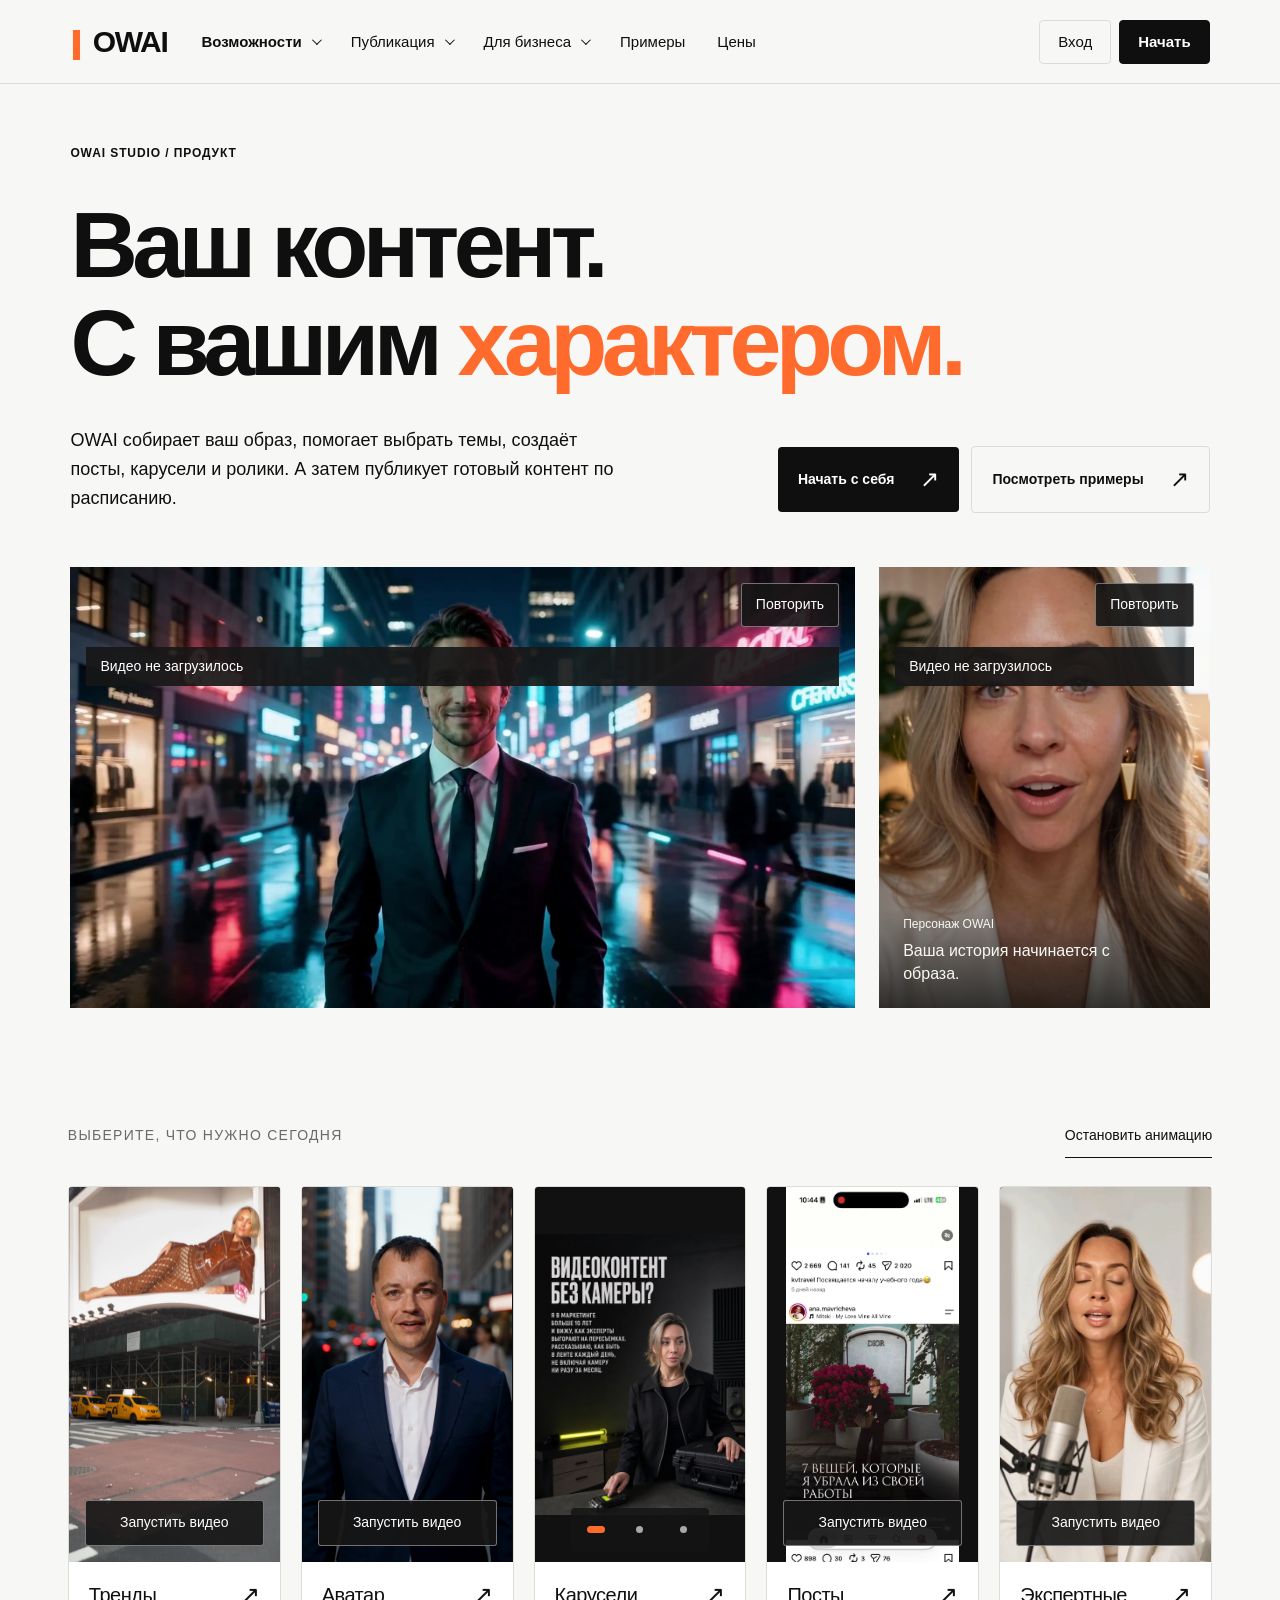
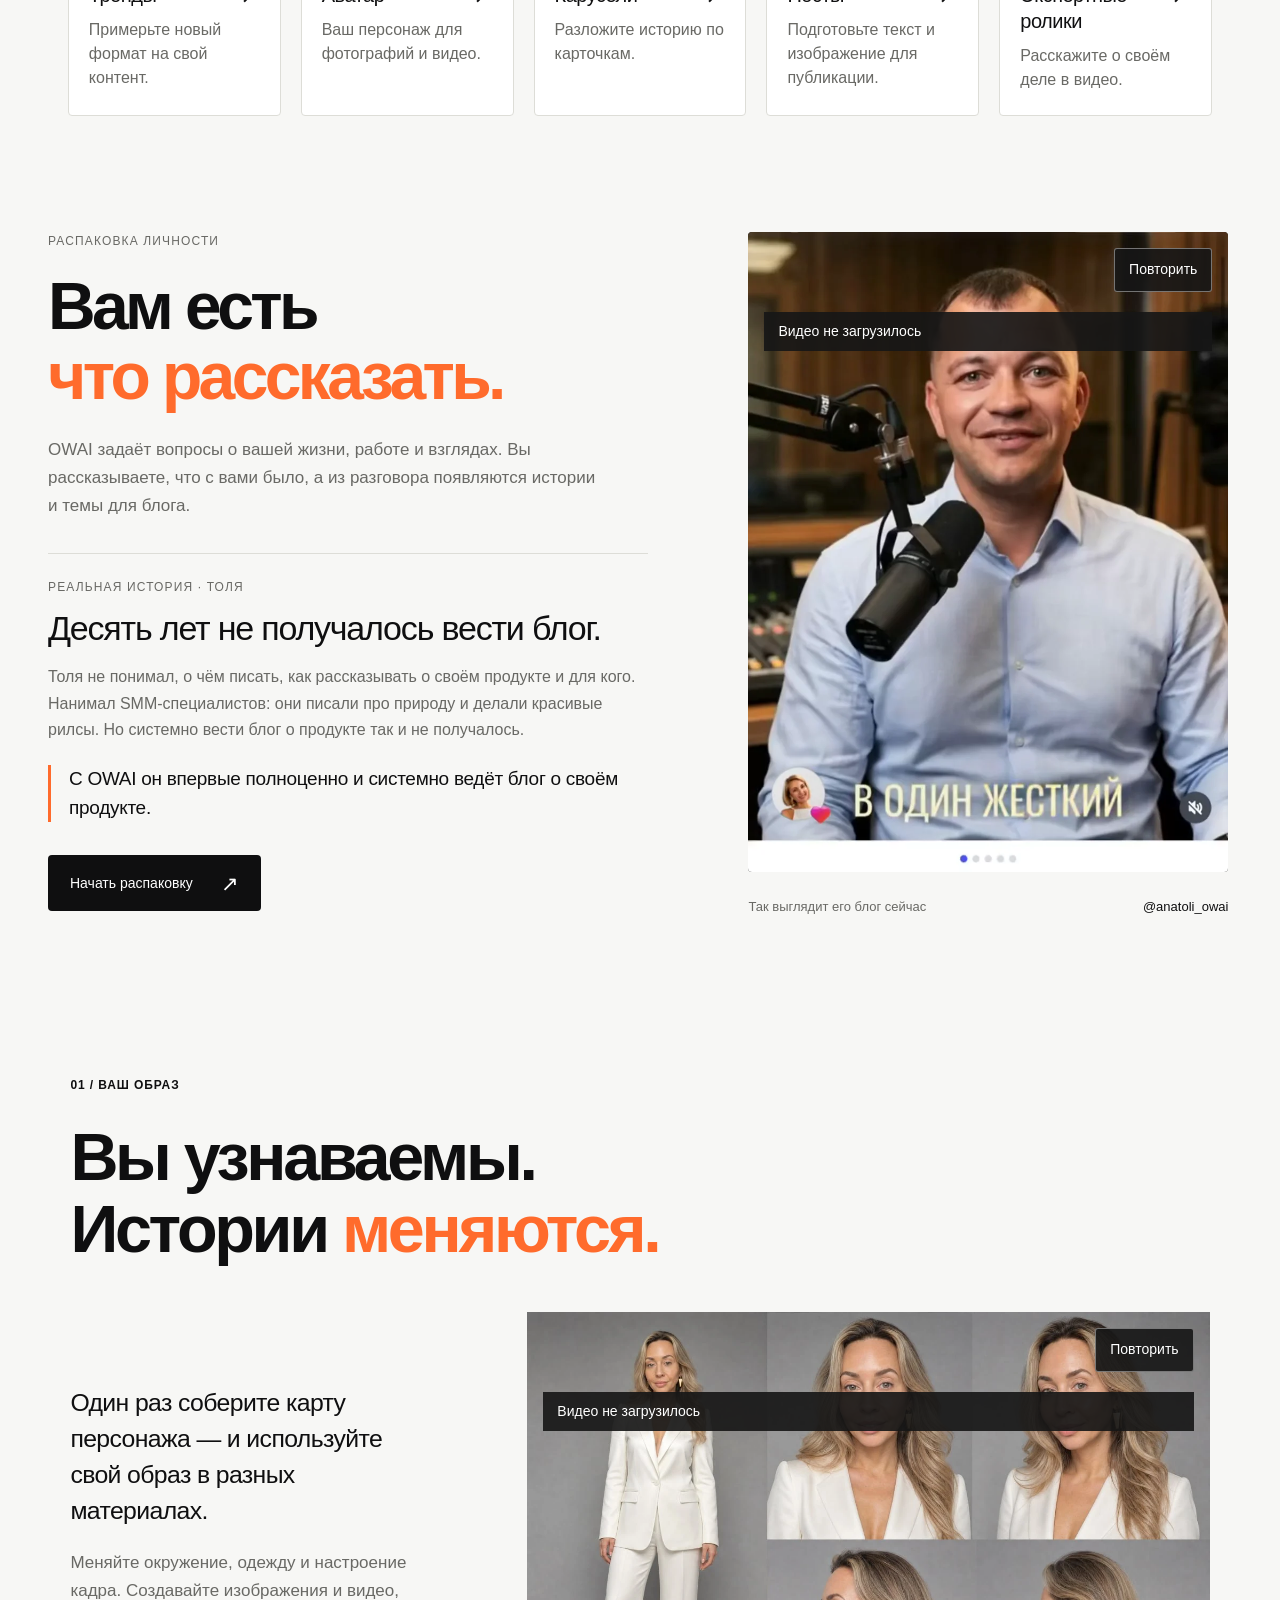
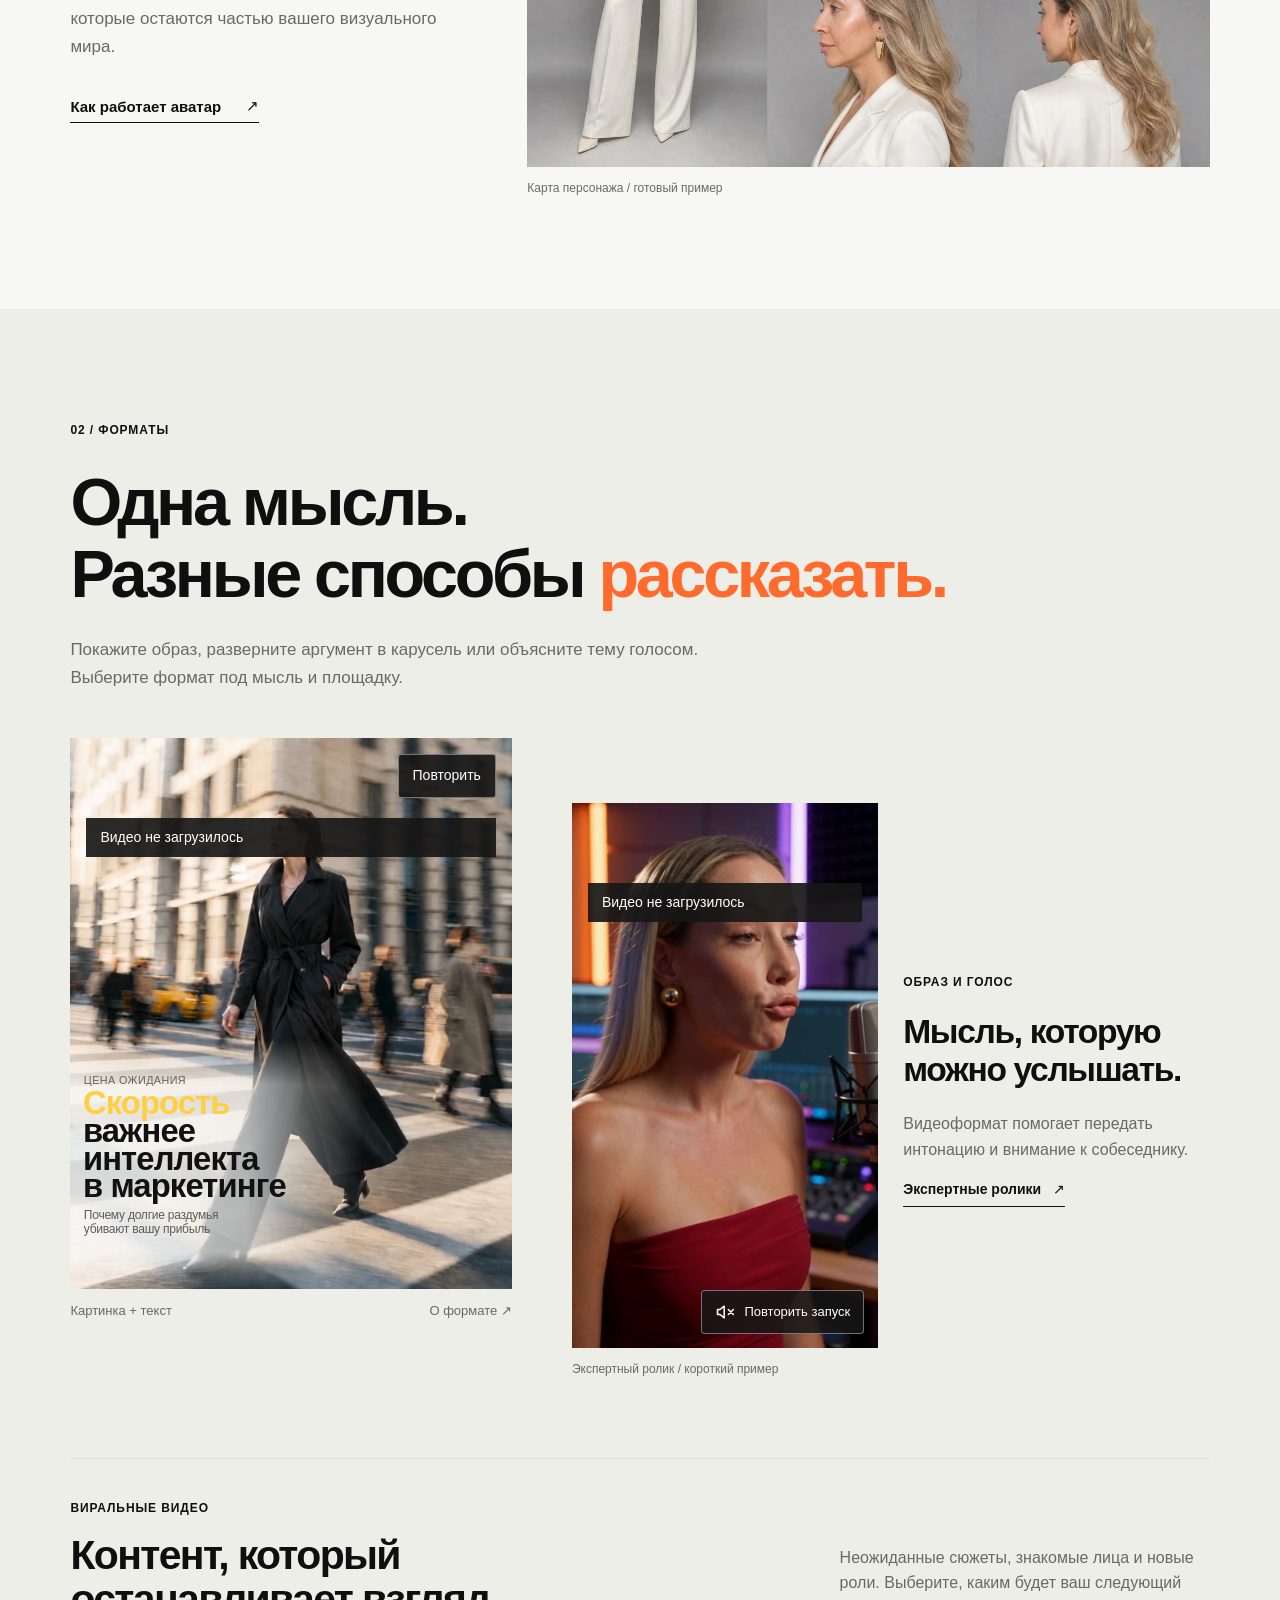
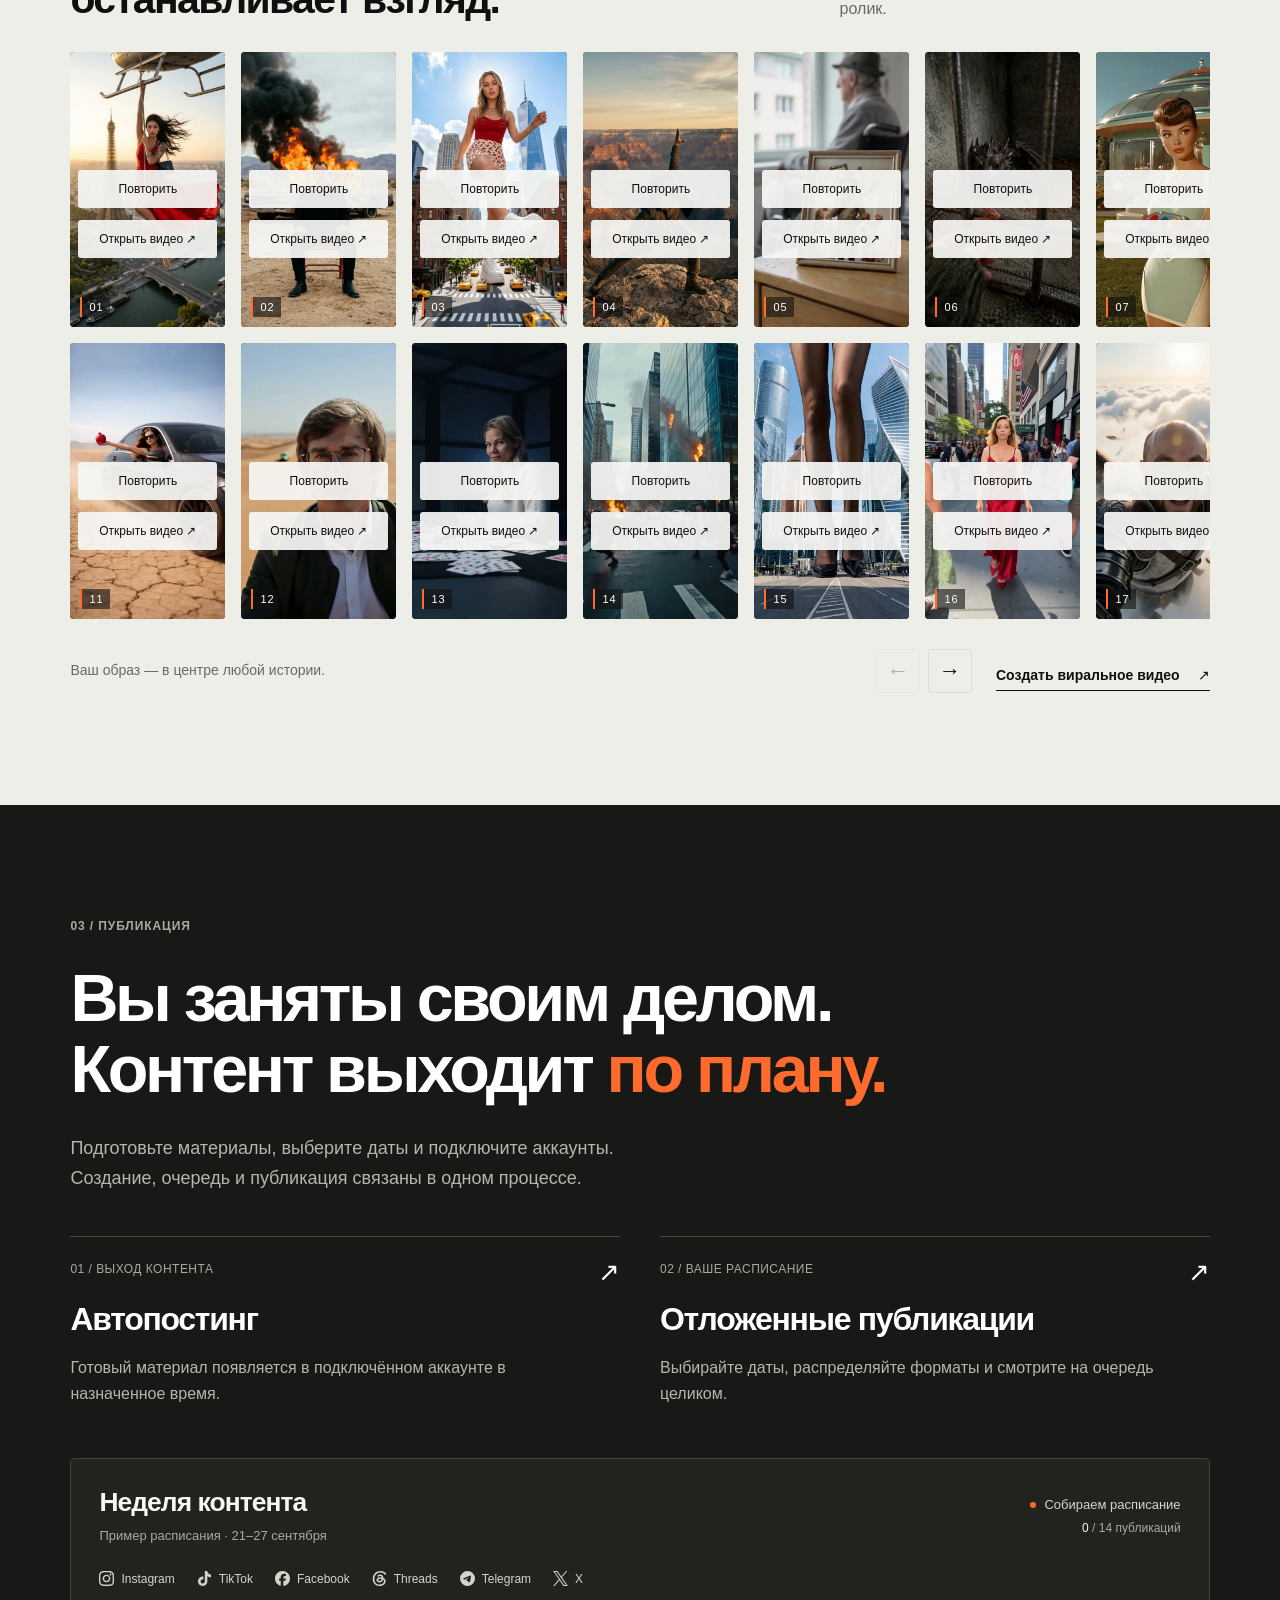
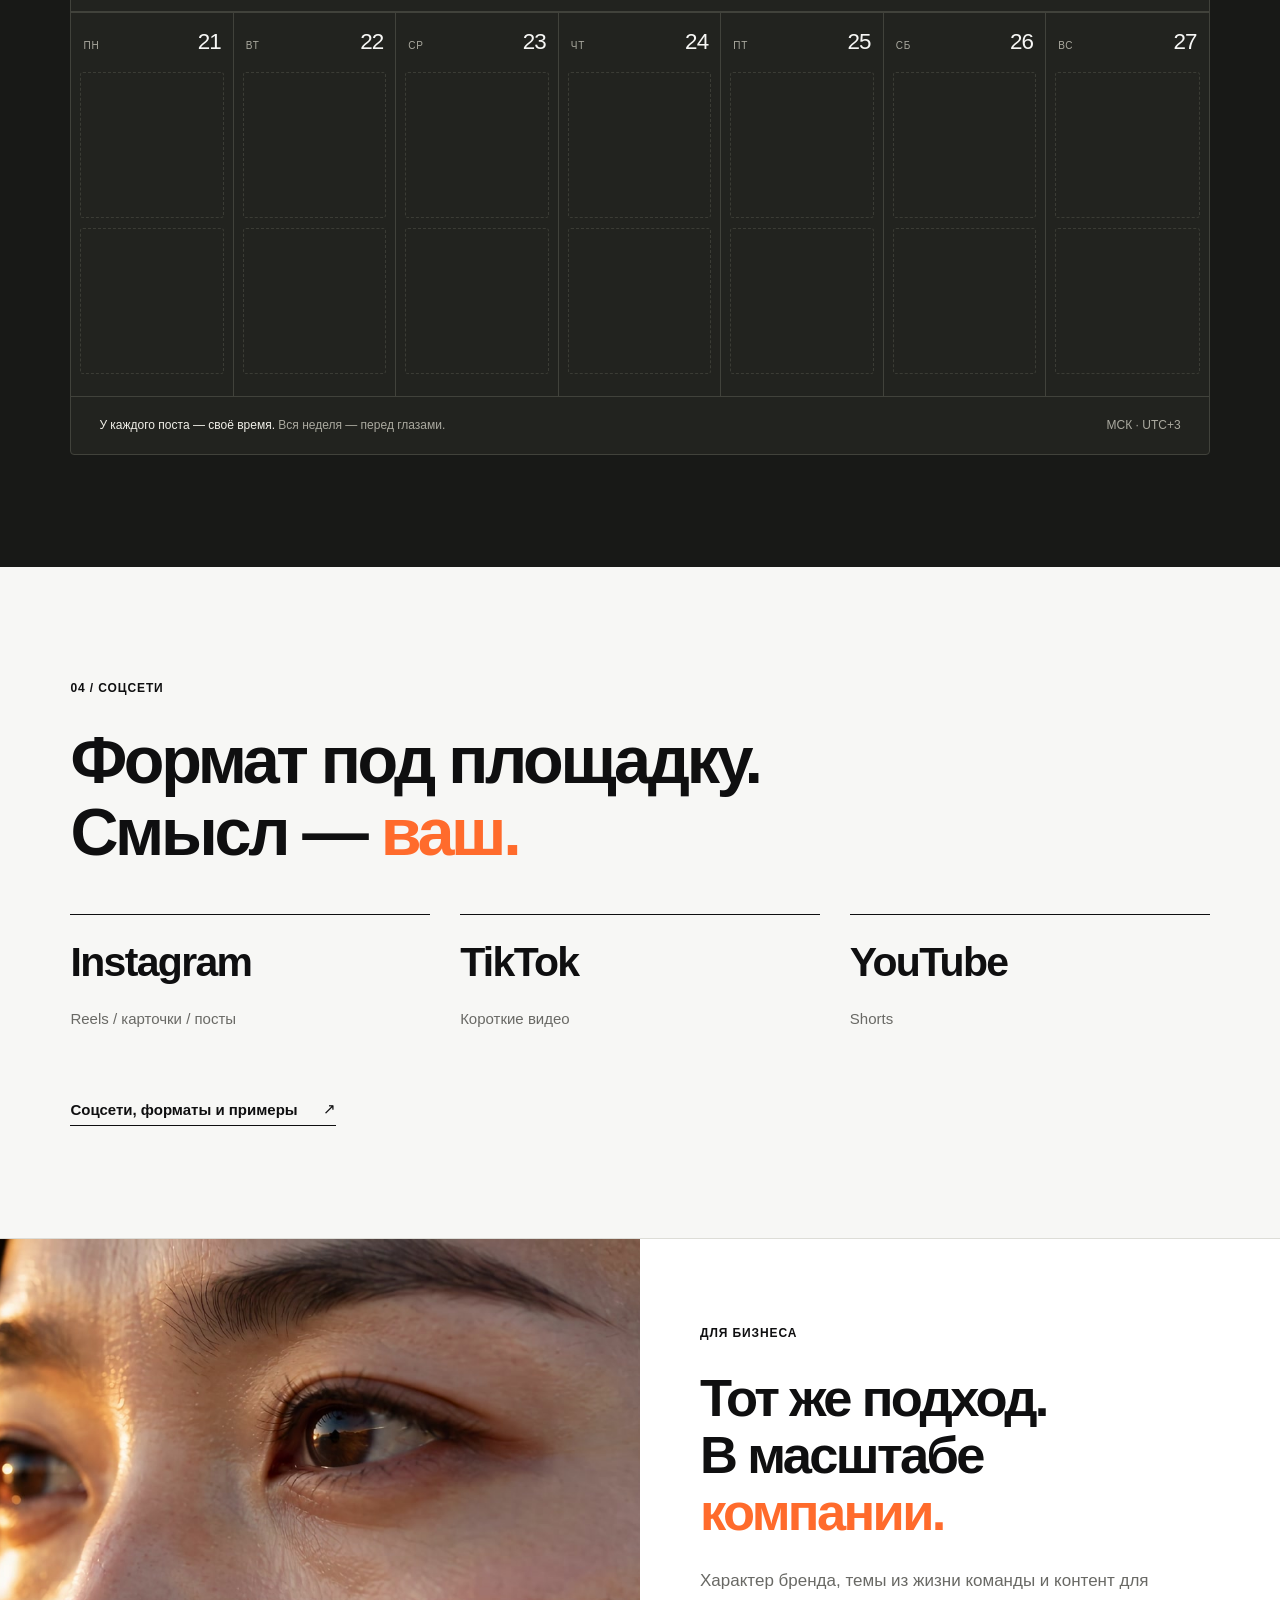
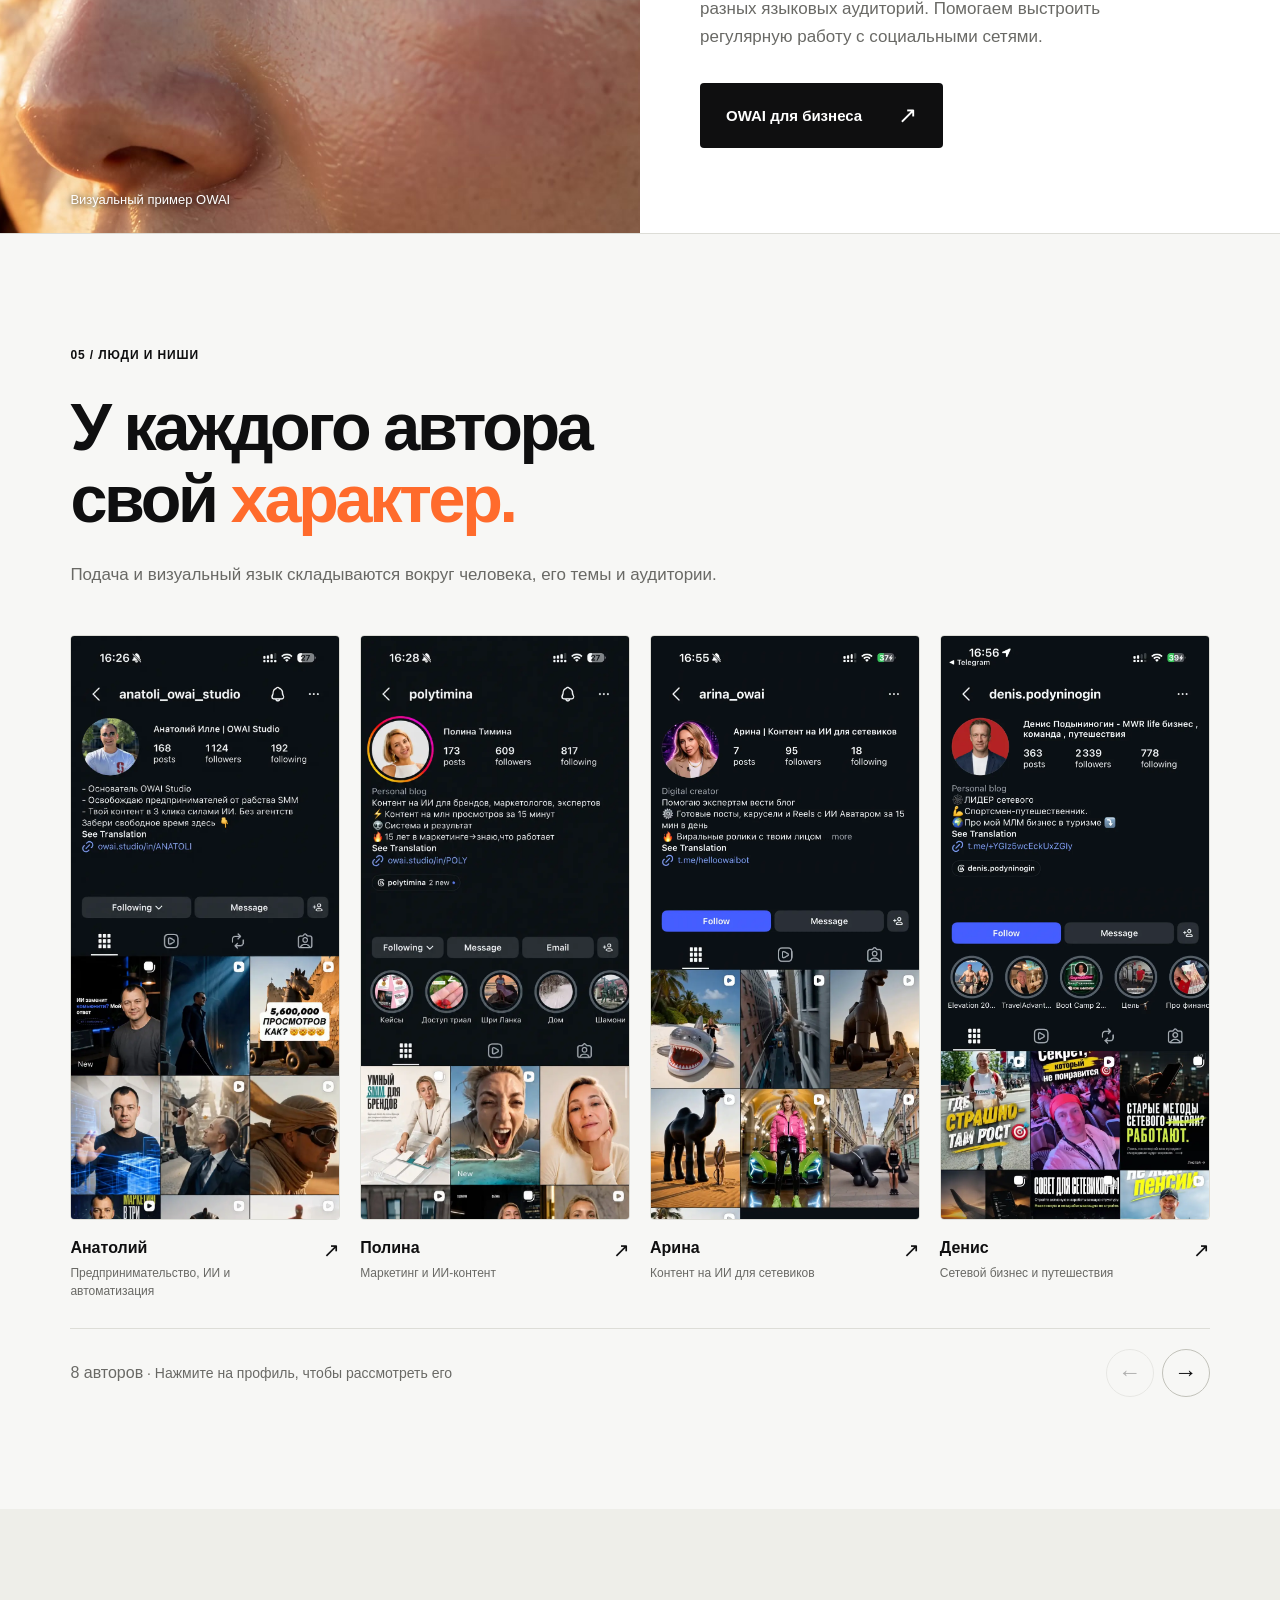
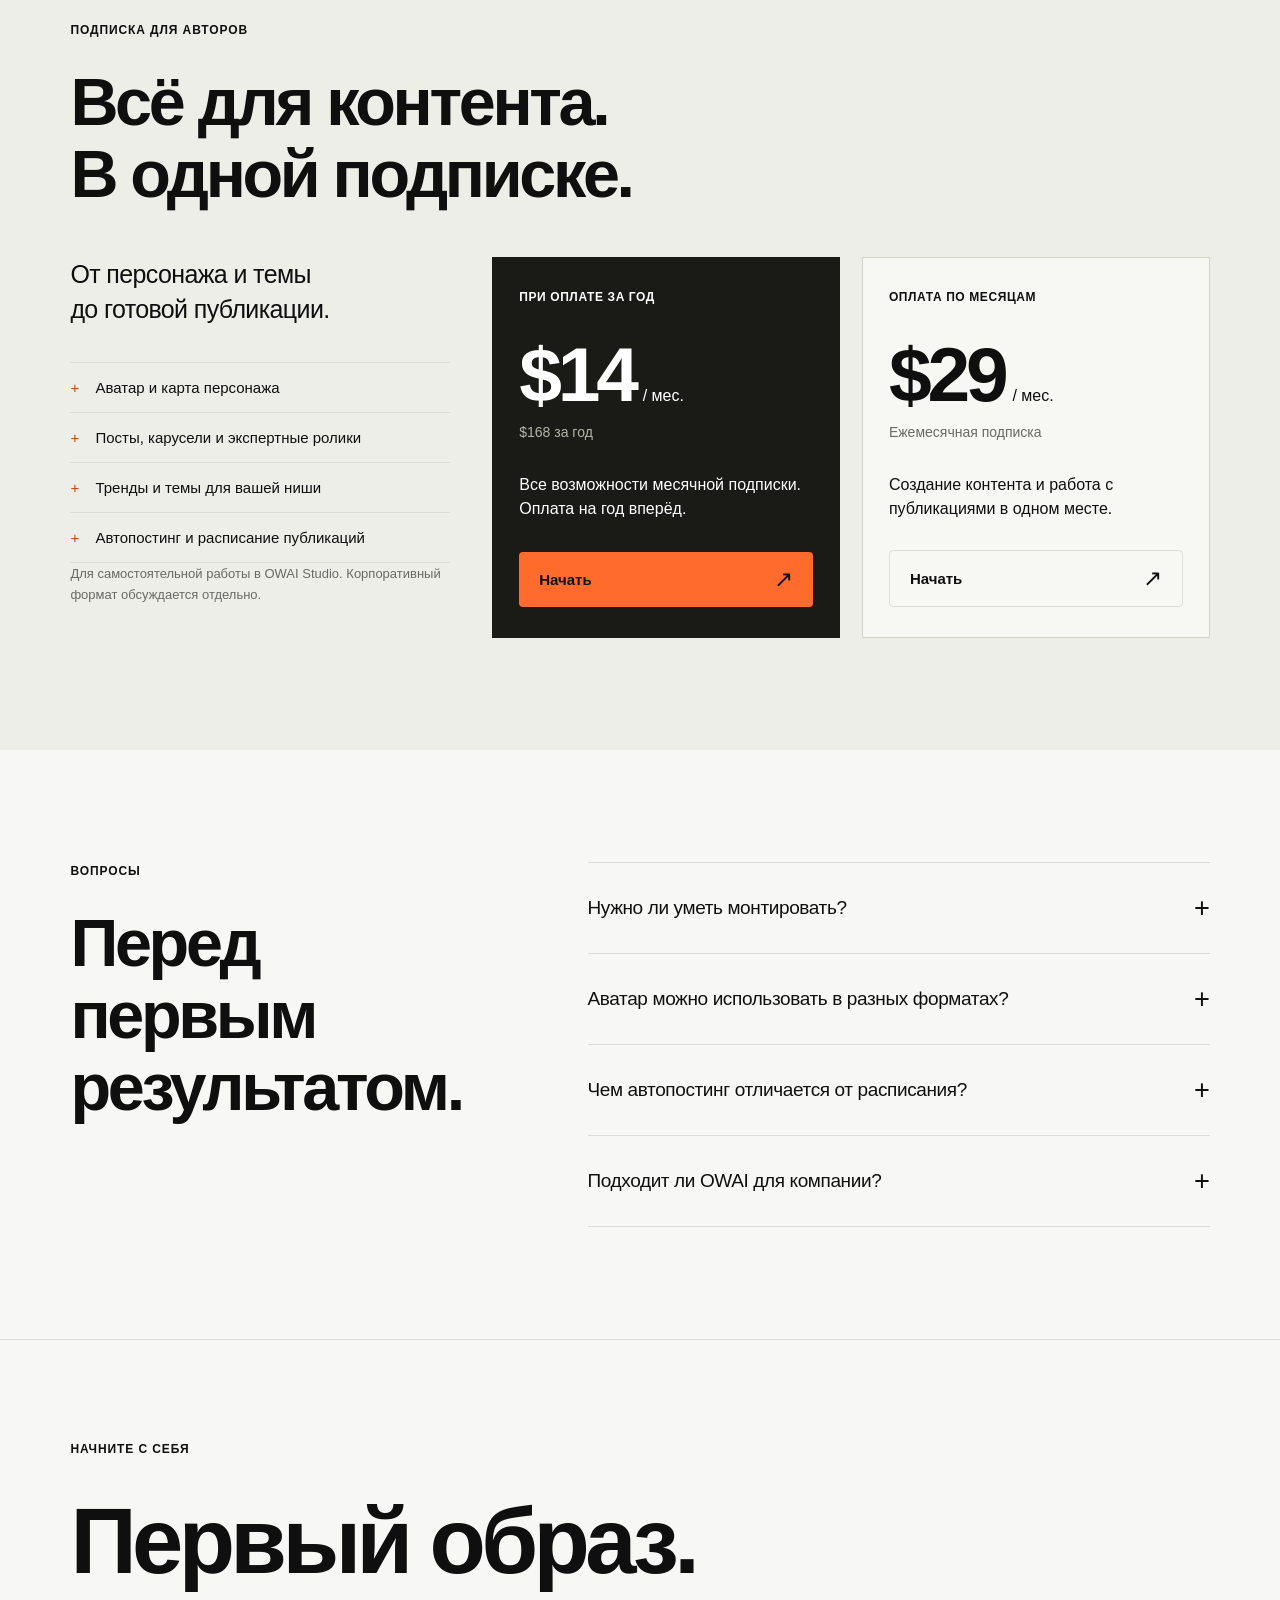
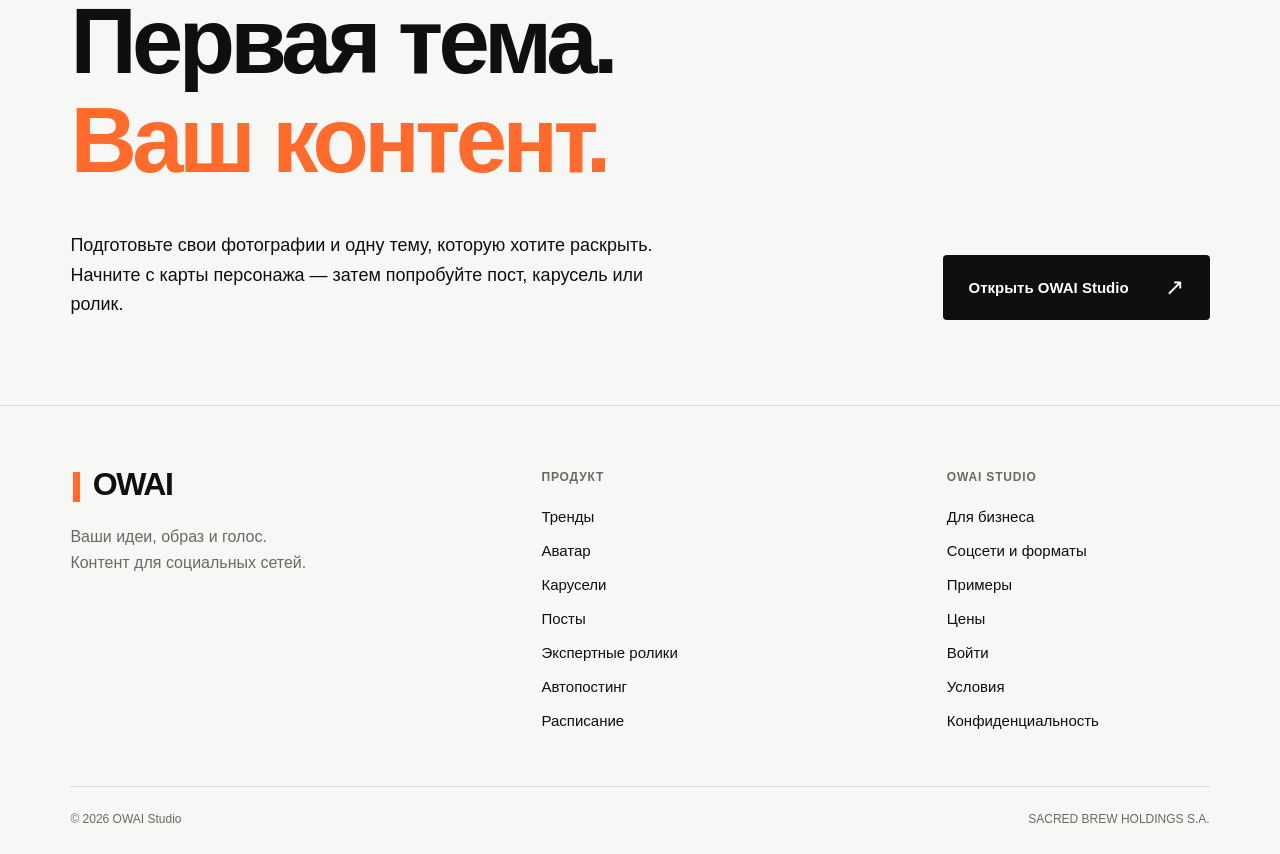
==== commit bb0e5802: "Add files via upload" ====
--- a/public/index.html
+++ b/public/index.html
@@ -1,4 +1,4 @@
-<!doctype html><html lang="ru"><head><meta charset="utf-8"><meta name="viewport" content="width=device-width, initial-scale=1"><meta name="theme-color" content="#f7f7f5"><title>Ваш контент для социальных сетей — OWAI Studio</title><meta name="description" content="Аватар, тренды, карусели, посты и экспертные ролики. Весь путь от идеи до публикации по расписанию."><link rel="canonical" href="https://owai.studio/"><meta property="og:title" content="Ваш контент для социальных сетей — OWAI Studio"><meta property="og:description" content="Аватар, тренды, карусели, посты и экспертные ролики. Весь путь от идеи до публикации по расписанию."><meta property="og:type" content="website"><meta property="og:url" content="https://owai.studio/"><link rel="icon" href="./assets/favicon.svg" type="image/svg+xml"><link rel="stylesheet" href="./styles.css"><link rel="stylesheet" href="./product.css?v=20260918-sound1"><script src="./common.js?v=20260909-menu1" defer></script><script src="./site.js?v=20260915-viral-native1" defer></script><script src="./inline-video.js?v=20260918-sound1" defer></script><script src="./viral-videos.js?v=20260915-viral-native1" defer></script><link rel="stylesheet" href="./post-calendar.css?v=20260918-calendar1"><script src="./post-calendar.js?v=20260918-calendar1" defer></script></head><body class="product-page"><a class="skip-link" href="#main">Перейти к содержимому</a><header class="header unified-header"><a class="wordmark" href="./" aria-label="OWAI — главная"><span aria-hidden="true">||</span>OWAI</a><nav class="navigation unified-nav" id="navigation" aria-label="Главное меню"><div class="product-menu" data-menu="features"><div class="product-menu-label" data-active="true"><button class="menu-category" type="button" data-menu-toggle aria-expanded="false" aria-controls="features-dropdown">Возможности<span class="chevron" aria-hidden="true"></span></button></div><div class="product-dropdown nav-dropdown" id="features-dropdown" hidden><div class="dropdown-links"><a href="./trends/"><span><b>Тренды</b><small>Темы и ракурсы для вашего контента</small></span></a><a href="./avatar/"><span><b>Аватар · карта персонажа</b><small>Карта персонажа и узнаваемый образ</small></span></a><a href="./carousel/"><span><b>Карусели</b><small>Истории, которые хочется листать</small></span></a><a href="./posts/"><span><b>Посты и картинки</b><small>Тексты, подписи и изображения в вашем стиле</small></span></a><a href="./expert-videos/"><span><b>Экспертные ролики</b><small>Ваши мысли, образ и голос</small></span></a></div></div></div><div class="product-menu" data-menu="publishing"><div class="product-menu-label" data-active="false"><button class="menu-category" type="button" data-menu-toggle aria-expanded="false" aria-controls="publishing-dropdown">Публикация<span class="chevron" aria-hidden="true"></span></button></div><div class="product-dropdown nav-dropdown" id="publishing-dropdown" hidden><div class="dropdown-links"><a href="./autoposting/"><span><b>Автопостинг</b><small>Выход контента в подключённых соцсетях</small></span></a><a href="./scheduled-posts/"><span><b>Отложенные публикации</b><small>Даты, время и очередь публикаций</small></span></a><a href="./socials/"><span><b>Какие соцсети поддерживаем</b><small>Форматы под каждую площадку</small></span></a></div></div></div><div class="product-menu" data-menu="business"><div class="product-menu-label" data-active="false"><button class="menu-category" type="button" data-menu-toggle aria-expanded="false" aria-controls="business-dropdown">Для бизнеса<span class="chevron" aria-hidden="true"></span></button></div><div class="product-dropdown nav-dropdown" id="business-dropdown" hidden><div class="dropdown-links"><a href="./b2b/brand-dna/"><span><b>ДНК бренда</b><small>Характер, голос и визуальные правила</small></span></a><a href="./b2b/content-topics/"><span><b>Темы из операционки</b><small>События, опыт команды и вопросы клиентов</small></span></a><a href="./b2b/data-security/"><span><b>Безопасность данных</b><small>Согласованные источники и доступы</small></span></a><a href="./b2b/realistic-content/"><span><b>Гиперреалистичный контент</b><small>Свет, фактура и визуальные детали</small></span></a></div><a class="dropdown-overview" href="./b2b/">OWAI для бизнеса <span aria-hidden="true">↗</span></a></div></div><a href="./#examples">Примеры</a><a href="./#price">Цены</a></nav><div class="nav-account"><a class="nav-signin" href="https://owai.studio/signin">Вход</a><a class="nav-start" href="https://owai.studio/signup">Начать</a></div><button class="menu-toggle" type="button" aria-expanded="false" aria-controls="navigation" aria-label="Меню"><span class="menu-toggle-label">Меню</span><span aria-hidden="true">+</span></button><noscript><style>.unified-header{height:auto!important;flex-wrap:wrap;padding-top:16px;padding-bottom:16px}.unified-header .unified-nav{display:flex!important;position:static!important;flex-basis:100%;order:3;max-height:none;flex-wrap:wrap;align-items:stretch}.unified-header .product-menu{position:static;flex:1 1 280px}.unified-header .nav-dropdown[hidden]{display:block!important;position:static!important;width:auto;min-width:0;max-height:none;box-shadow:none;border:0}.unified-header .menu-category{pointer-events:none}.unified-header .menu-category .chevron,.unified-header .menu-toggle{display:none!important}</style></noscript></header><main id="main">
+<!doctype html><html lang="ru"><head><meta charset="utf-8"><meta name="viewport" content="width=device-width, initial-scale=1"><meta name="theme-color" content="#f7f7f5"><title>Ваш контент для социальных сетей — OWAI Studio</title><meta name="description" content="Аватар, тренды, карусели, посты и экспертные ролики. Весь путь от идеи до публикации по расписанию."><link rel="canonical" href="https://owai.studio/"><meta property="og:title" content="Ваш контент для социальных сетей — OWAI Studio"><meta property="og:description" content="Аватар, тренды, карусели, посты и экспертные ролики. Весь путь от идеи до публикации по расписанию."><meta property="og:type" content="website"><meta property="og:url" content="https://owai.studio/"><link rel="icon" href="./assets/favicon.svg" type="image/svg+xml"><link rel="stylesheet" href="./styles.css"><link rel="stylesheet" href="./product.css?v=20260918-sound1"><script src="./common.js?v=20260909-menu1" defer></script><script src="./site.js?v=20260915-viral-native1" defer></script><script src="./inline-video.js?v=20260918-sound1" defer></script><script src="./viral-videos.js?v=20260915-viral-native1" defer></script><link rel="stylesheet" href="./post-calendar.css?v=20260918-calendar1"><script src="./post-calendar.js?v=20260918-calendar1" defer></script><link rel="stylesheet" href="./profile-gallery.css?v=20260918-profiles1"></head><body class="product-page"><a class="skip-link" href="#main">Перейти к содержимому</a><header class="header unified-header"><a class="wordmark" href="./" aria-label="OWAI — главная"><span aria-hidden="true">||</span>OWAI</a><nav class="navigation unified-nav" id="navigation" aria-label="Главное меню"><div class="product-menu" data-menu="features"><div class="product-menu-label" data-active="true"><button class="menu-category" type="button" data-menu-toggle aria-expanded="false" aria-controls="features-dropdown">Возможности<span class="chevron" aria-hidden="true"></span></button></div><div class="product-dropdown nav-dropdown" id="features-dropdown" hidden><div class="dropdown-links"><a href="./trends/"><span><b>Тренды</b><small>Темы и ракурсы для вашего контента</small></span></a><a href="./avatar/"><span><b>Аватар · карта персонажа</b><small>Карта персонажа и узнаваемый образ</small></span></a><a href="./carousel/"><span><b>Карусели</b><small>Истории, которые хочется листать</small></span></a><a href="./posts/"><span><b>Посты и картинки</b><small>Тексты, подписи и изображения в вашем стиле</small></span></a><a href="./expert-videos/"><span><b>Экспертные ролики</b><small>Ваши мысли, образ и голос</small></span></a></div></div></div><div class="product-menu" data-menu="publishing"><div class="product-menu-label" data-active="false"><button class="menu-category" type="button" data-menu-toggle aria-expanded="false" aria-controls="publishing-dropdown">Публикация<span class="chevron" aria-hidden="true"></span></button></div><div class="product-dropdown nav-dropdown" id="publishing-dropdown" hidden><div class="dropdown-links"><a href="./autoposting/"><span><b>Автопостинг</b><small>Выход контента в подключённых соцсетях</small></span></a><a href="./scheduled-posts/"><span><b>Отложенные публикации</b><small>Даты, время и очередь публикаций</small></span></a><a href="./socials/"><span><b>Какие соцсети поддерживаем</b><small>Форматы под каждую площадку</small></span></a></div></div></div><div class="product-menu" data-menu="business"><div class="product-menu-label" data-active="false"><button class="menu-category" type="button" data-menu-toggle aria-expanded="false" aria-controls="business-dropdown">Для бизнеса<span class="chevron" aria-hidden="true"></span></button></div><div class="product-dropdown nav-dropdown" id="business-dropdown" hidden><div class="dropdown-links"><a href="./b2b/brand-dna/"><span><b>ДНК бренда</b><small>Характер, голос и визуальные правила</small></span></a><a href="./b2b/content-topics/"><span><b>Темы из операционки</b><small>События, опыт команды и вопросы клиентов</small></span></a><a href="./b2b/data-security/"><span><b>Безопасность данных</b><small>Согласованные источники и доступы</small></span></a><a href="./b2b/realistic-content/"><span><b>Гиперреалистичный контент</b><small>Свет, фактура и визуальные детали</small></span></a></div><a class="dropdown-overview" href="./b2b/">OWAI для бизнеса <span aria-hidden="true">↗</span></a></div></div><a href="./#examples">Примеры</a><a href="./#price">Цены</a></nav><div class="nav-account"><a class="nav-signin" href="https://owai.studio/signin">Вход</a><a class="nav-start" href="https://owai.studio/signup">Начать</a></div><button class="menu-toggle" type="button" aria-expanded="false" aria-controls="navigation" aria-label="Меню"><span class="menu-toggle-label">Меню</span><span aria-hidden="true">+</span></button><noscript><style>.unified-header{height:auto!important;flex-wrap:wrap;padding-top:16px;padding-bottom:16px}.unified-header .unified-nav{display:flex!important;position:static!important;flex-basis:100%;order:3;max-height:none;flex-wrap:wrap;align-items:stretch}.unified-header .product-menu{position:static;flex:1 1 280px}.unified-header .nav-dropdown[hidden]{display:block!important;position:static!important;width:auto;min-width:0;max-height:none;box-shadow:none;border:0}.unified-header .menu-category{pointer-events:none}.unified-header .menu-category .chevron,.unified-header .menu-toggle{display:none!important}</style></noscript></header><main id="main">
  <section class="p-hero home-hero section-pad"><span class="eyebrow">OWAI STUDIO / ПРОДУКТ</span><h1>Ваш контент.<br>С вашим <em>характером.</em></h1><div class="p-hero-bottom"><p>OWAI собирает ваш образ, помогает выбрать темы, создаёт посты, карусели и ролики. А затем публикует готовый контент по расписанию.</p><div class="hero-actions"><a class="button button-dark" href="#start">Начать с себя<span aria-hidden="true">↗</span></a><a class="button button-line" href="#examples">Посмотреть примеры<span aria-hidden="true">↗</span></a></div></div></section>
  <section class="home-stage section-pad" aria-label="Возможности и результаты OWAI">
   <div class="stage-main">
@@ -699,7 +699,43 @@
 </figure></section>
  <section class="section-pad networks-teaser"><div class="section-heading"><span class="eyebrow">04 / СОЦСЕТИ</span><h2>Формат под площадку.<br>Смысл — <em>ваш.</em></h2></div><div class="network-names"><a href="./socials/#instagram">Instagram<span>Reels / карточки / посты</span></a><a href="./socials/#tiktok">TikTok<span>Короткие видео</span></a><a href="./socials/#youtube">YouTube<span>Shorts</span></a></div><a class="text-link" href="./socials/">Соцсети, форматы и примеры <span>↗</span></a></section>
  <section class="business-bridge"><figure><img class="" src="./assets/quality-film-poster.jpg" width="1600" height="900" alt="Реалистичный визуальный пример OWAI — детали лица при солнечном свете" loading="lazy" decoding="async"><figcaption>Визуальный пример OWAI</figcaption></figure><div class="section-pad"><div class="section-heading"><span class="eyebrow">ДЛЯ БИЗНЕСА</span><h2>Тот же подход.<br>В масштабе <em>компании.</em></h2></div><p>Характер бренда, темы из жизни команды и контент для разных языковых аудиторий. Помогаем выстроить регулярную работу с социальными сетями.</p><a class="button button-dark" href="./b2b/">OWAI для бизнеса<span aria-hidden="true">↗</span></a></div></section>
- <section class="section-pad profiles-section"><div class="section-heading"><span class="eyebrow">05 / ЛЮДИ И НИШИ</span><h2>У каждого автора<br>свой <em>характер.</em></h2><p class=section-intro>Подача и визуальный язык складываются вокруг человека, его темы и аудитории.</p></div><figure class="media-brief " id="media-m07" data-media-id="M07"><div class="brief-top"><span>НУЖНО СОЗДАТЬ МЕДИА</span><b>M07</b></div><div class="brief-center"><span class="brief-kind">СЕРИЯ · 4–6 СКРИНШОТОВ</span><h3>Разные авторы. Свой характер</h3><p>Показать, что OWAI помогает разным людям выражать себя, а не повторяет одну и ту же ленту.</p></div><details class="brief-details"><summary>Что подготовить <span>+</span></summary><dl><dt>Сцена</dt><dd>Настоящие профили с разрешением на показ: целиком видны аватар, описание и сетка публикаций. У каждого — имя, ниша и короткое пояснение работы OWAI. Цифры и результаты использовать только подтверждённые, без дорисовки.</dd><dt>Ощущение</dt><dd>Узнавание своей задачи и доверие через разнообразие примеров.</dd><dt>Формат</dt><dd>4:5. Светлый фон, чёрная типографика, оранжевый акцент OWAI. Мелкий текст интерфейса показывать крупным планом.</dd></dl></details></figure></section>
+ <section class="section-pad profiles-section"><div class="section-heading"><span class="eyebrow">05 / ЛЮДИ И НИШИ</span><h2>У каждого автора<br>свой <em>характер.</em></h2><p class=section-intro>Подача и визуальный язык складываются вокруг человека, его темы и аудитории.</p></div><div class="profile-gallery series-panel" id="media-m07" data-gallery="author-profiles">
+<div class="carousel profile-track" id="profile-track" tabindex="0" role="region" aria-label="Скриншоты восьми профилей авторов OWAI">
+<button class="slide profile-slide" type="button" data-caption="Анатолий · @anatoli_owai_studio" aria-label="Увеличить скриншот профиля: Анатолий, @anatoli_owai_studio">
+<img src="./assets/profiles/anatoli-profile.webp" alt="Профиль @anatoli_owai_studio в Instagram: шапка и сетка публикаций" width="850" height="1851" loading="lazy" decoding="async">
+<span class="profile-caption"><span><strong>Анатолий</strong><small>Предпринимательство, ИИ и автоматизация</small></span><b aria-hidden="true">↗</b></span>
+</button>
+<button class="slide profile-slide" type="button" data-caption="Полина · @polytimina" aria-label="Увеличить скриншот профиля: Полина, @polytimina">
+<img src="./assets/profiles/polina-profile.webp" alt="Профиль @polytimina в Instagram: шапка и сетка публикаций" width="850" height="1850" loading="lazy" decoding="async">
+<span class="profile-caption"><span><strong>Полина</strong><small>Маркетинг и ИИ-контент</small></span><b aria-hidden="true">↗</b></span>
+</button>
+<button class="slide profile-slide" type="button" data-caption="Арина · @arina_owai" aria-label="Увеличить скриншот профиля: Арина, @arina_owai">
+<img src="./assets/profiles/arina-profile.webp" alt="Профиль @arina_owai в Instagram: шапка и сетка публикаций" width="941" height="2048" loading="lazy" decoding="async">
+<span class="profile-caption"><span><strong>Арина</strong><small>Контент на ИИ для сетевиков</small></span><b aria-hidden="true">↗</b></span>
+</button>
+<button class="slide profile-slide" type="button" data-caption="Денис · @denis.podyninogin" aria-label="Увеличить скриншот профиля: Денис, @denis.podyninogin">
+<img src="./assets/profiles/denis-profile.webp" alt="Профиль @denis.podyninogin в Instagram: шапка и сетка публикаций" width="941" height="2048" loading="lazy" decoding="async">
+<span class="profile-caption"><span><strong>Денис</strong><small>Сетевой бизнес и путешествия</small></span><b aria-hidden="true">↗</b></span>
+</button>
+<button class="slide profile-slide" type="button" data-caption="Рашид · @radar_ai_studio" aria-label="Увеличить скриншот профиля: Рашид, @radar_ai_studio">
+<img src="./assets/profiles/radar-profile.webp" alt="Профиль @radar_ai_studio в Instagram: шапка и сетка публикаций" width="941" height="2048" loading="lazy" decoding="async">
+<span class="profile-caption"><span><strong>Рашид</strong><small>ИИ-маркетинг и бизнес-системы</small></span><b aria-hidden="true">↗</b></span>
+</button>
+<button class="slide profile-slide" type="button" data-caption="Людмила · @safonovalyuda" aria-label="Увеличить скриншот профиля: Людмила, @safonovalyuda">
+<img src="./assets/profiles/lyudmila-profile.webp" alt="Профиль @safonovalyuda в Instagram: шапка и сетка публикаций" width="941" height="2048" loading="lazy" decoding="async">
+<span class="profile-caption"><span><strong>Людмила</strong><small>Финансы и увеличение капитала</small></span><b aria-hidden="true">↗</b></span>
+</button>
+<button class="slide profile-slide" type="button" data-caption="Ирина · @irina.mazurova_online" aria-label="Увеличить скриншот профиля: Ирина, @irina.mazurova_online">
+<img src="./assets/profiles/irina-profile.webp" alt="Профиль @irina.mazurova_online в Instagram: шапка и сетка публикаций" width="941" height="2048" loading="lazy" decoding="async">
+<span class="profile-caption"><span><strong>Ирина</strong><small>Онлайн-бизнес и блог на автопилоте</small></span><b aria-hidden="true">↗</b></span>
+</button>
+<button class="slide profile-slide" type="button" data-caption="Сергей · @life_timan" aria-label="Увеличить скриншот профиля: Сергей, @life_timan">
+<img src="./assets/profiles/sergey-profile.webp" alt="Профиль @life_timan в Instagram: шапка и сетка публикаций" width="941" height="2048" loading="lazy" decoding="async">
+<span class="profile-caption"><span><strong>Сергей</strong><small>ИИ-продвижение и контент-машина</small></span><b aria-hidden="true">↗</b></span>
+</button>
+</div>
+<div class="carousel-footer"><p>8 авторов<span> · Нажмите на профиль, чтобы рассмотреть его</span></p><div class="carousel-controls"><button type="button" data-scroll="-1" aria-label="Предыдущие профили" aria-controls="profile-track" disabled>←</button><button type="button" data-scroll="1" aria-label="Следующие профили" aria-controls="profile-track">→</button></div></div>
+</div></section>
  <section class="section-pad product-pricing" id="price"><div class="section-heading"><span class="eyebrow">ПОДПИСКА ДЛЯ АВТОРОВ</span><h2>Всё для контента.<br>В одной подписке.</h2></div><div class="pricing-layout"><div class="price-features"><p class="lead">От персонажа и темы<br>до готовой публикации.</p><ul class="plain-list"><li>Аватар и карта персонажа</li><li>Посты, карусели и экспертные ролики</li><li>Тренды и темы для вашей ниши</li><li>Автопостинг и расписание публикаций</li></ul><p class="note">Для самостоятельной работы в OWAI Studio. <a href="./b2b/">Корпоративный формат</a> обсуждается отдельно.</p></div><article class="price-card annual"><span class="eyebrow">ПРИ ОПЛАТЕ ЗА ГОД</span><p class="price-amount">$14<span>/ мес.</span></p><p class="billing-note">$168 за год</p><p>Все возможности месячной подписки. Оплата на год вперёд.</p><a class="button button-dark" href="https://owai.studio/signup">Начать<span aria-hidden="true">↗</span></a></article><article class="price-card"><span class="eyebrow">ОПЛАТА ПО МЕСЯЦАМ</span><p class="price-amount">$29<span>/ мес.</span></p><p class="billing-note">Ежемесячная подписка</p><p>Создание контента и работа с публикациями в одном месте.</p><a class="button button-line" href="https://owai.studio/signup">Начать<span aria-hidden="true">↗</span></a></article></div></section>
  <section class="p-faq section-pad"><div class="section-heading"><span class="eyebrow">ВОПРОСЫ</span><h2>Перед первым<br>результатом.</h2></div><div class="p-faq-list"><details><summary>Нужно ли уметь монтировать?<span>+</span></summary><p>Для начала достаточно выбрать тему и подготовить фотографии. OWAI помогает собрать текст и визуал; вы проверяете, насколько результат передаёт вашу мысль.</p></details><details><summary>Аватар можно использовать в разных форматах?<span>+</span></summary><p>Да. Карта персонажа задаёт основу образа для изображений и видео. На странице аватара показан готовый пример и объяснено, как его использовать дальше.</p></details><details><summary>Чем автопостинг отличается от расписания?<span>+</span></summary><p>Расписание отвечает за даты и очередь. Автопостинг — за отправку подготовленного материала в подключённую социальную сеть.</p></details><details><summary>Подходит ли OWAI для компании?<span>+</span></summary><p>Да. Для корпоративных социальных сетей начинаем с характера бренда, аудитории и порядка работы с материалами. Подробности — в разделе «Для бизнеса».</p></details></div></section>
  <section class="section-pad start product-start" id="start"><span class="eyebrow">НАЧНИТЕ С СЕБЯ</span><h2>Первый образ.<br>Первая тема.<br><em>Ваш контент.</em></h2><div class="start-bottom"><p>Подготовьте свои фотографии и одну тему, которую хотите раскрыть. Начните с карты персонажа — затем попробуйте пост, карусель или ролик.</p><a class="button button-dark" href="https://owai.studio/signup">Открыть OWAI Studio<span aria-hidden="true">↗</span></a></div></section>
--- a/public/profile-gallery.css
+++ b/public/profile-gallery.css
@@ -0,0 +1,18 @@
+/* Real author profiles from OWAI group-track; uses the shared gallery controls. */
+.profile-gallery{margin:0;min-width:0}
+.profile-gallery .carousel{gap:20px;margin-right:0;padding-right:0;padding-bottom:18px;scroll-padding:0;align-items:flex-start}
+.profile-gallery .slide{flex-basis:calc((100% - 60px)/4);min-width:0;align-self:flex-start}
+.profile-gallery .slide img{display:block;width:100%;height:auto;aspect-ratio:auto;object-fit:contain;background:#fff;border:1px solid var(--line);border-radius:4px}
+.profile-gallery .slide:focus-visible{outline:2px solid var(--orange);outline-offset:-2px;border-radius:4px}
+.profile-gallery .profile-caption{align-items:flex-start;gap:14px;padding-top:17px;font-size:1rem;line-height:1.4;letter-spacing:0}
+.profile-caption>span{display:block;min-width:0}
+.profile-caption strong{display:block;font-weight:550;color:var(--ink);line-height:1.35;overflow-wrap:anywhere}
+.profile-caption small{display:block;margin-top:5px;font-size:.75rem;font-weight:400;line-height:1.5;color:var(--muted);overflow-wrap:anywhere}
+.profile-gallery .profile-caption>b{flex:none;font-size:1.25rem;line-height:1.35;color:var(--ink)}
+.profile-gallery .slide:hover .profile-caption strong,.profile-gallery .slide:hover .profile-caption>b{color:#bf4008}
+.profile-gallery .carousel-footer{margin-top:10px;padding-top:20px;border-top:1px solid var(--line)}
+.profile-gallery .carousel-footer p{font-weight:400;color:var(--muted)}
+@media(max-width:1100px){.profile-gallery .slide{flex-basis:calc((100% - 40px)/3)}}
+@media(max-width:800px){.profile-gallery .carousel{gap:16px}.profile-gallery .slide{flex-basis:calc((100% - 16px)/2.12)}}
+@media(max-width:540px){.profile-gallery .carousel{gap:14px}.profile-gallery .slide{flex-basis:84%}.profile-gallery .profile-caption{padding-top:14px;font-size:1rem}.profile-gallery .carousel-footer{margin-top:5px;padding-top:17px;gap:16px}.profile-gallery .carousel-footer p{font-size:.875rem;line-height:1.5;max-width:220px}}
+@media print{.profile-gallery .carousel{display:grid;grid-template-columns:repeat(3,minmax(0,1fr));overflow:visible;gap:22px}.profile-gallery .slide{break-inside:avoid}.profile-gallery .carousel-controls{display:none}}
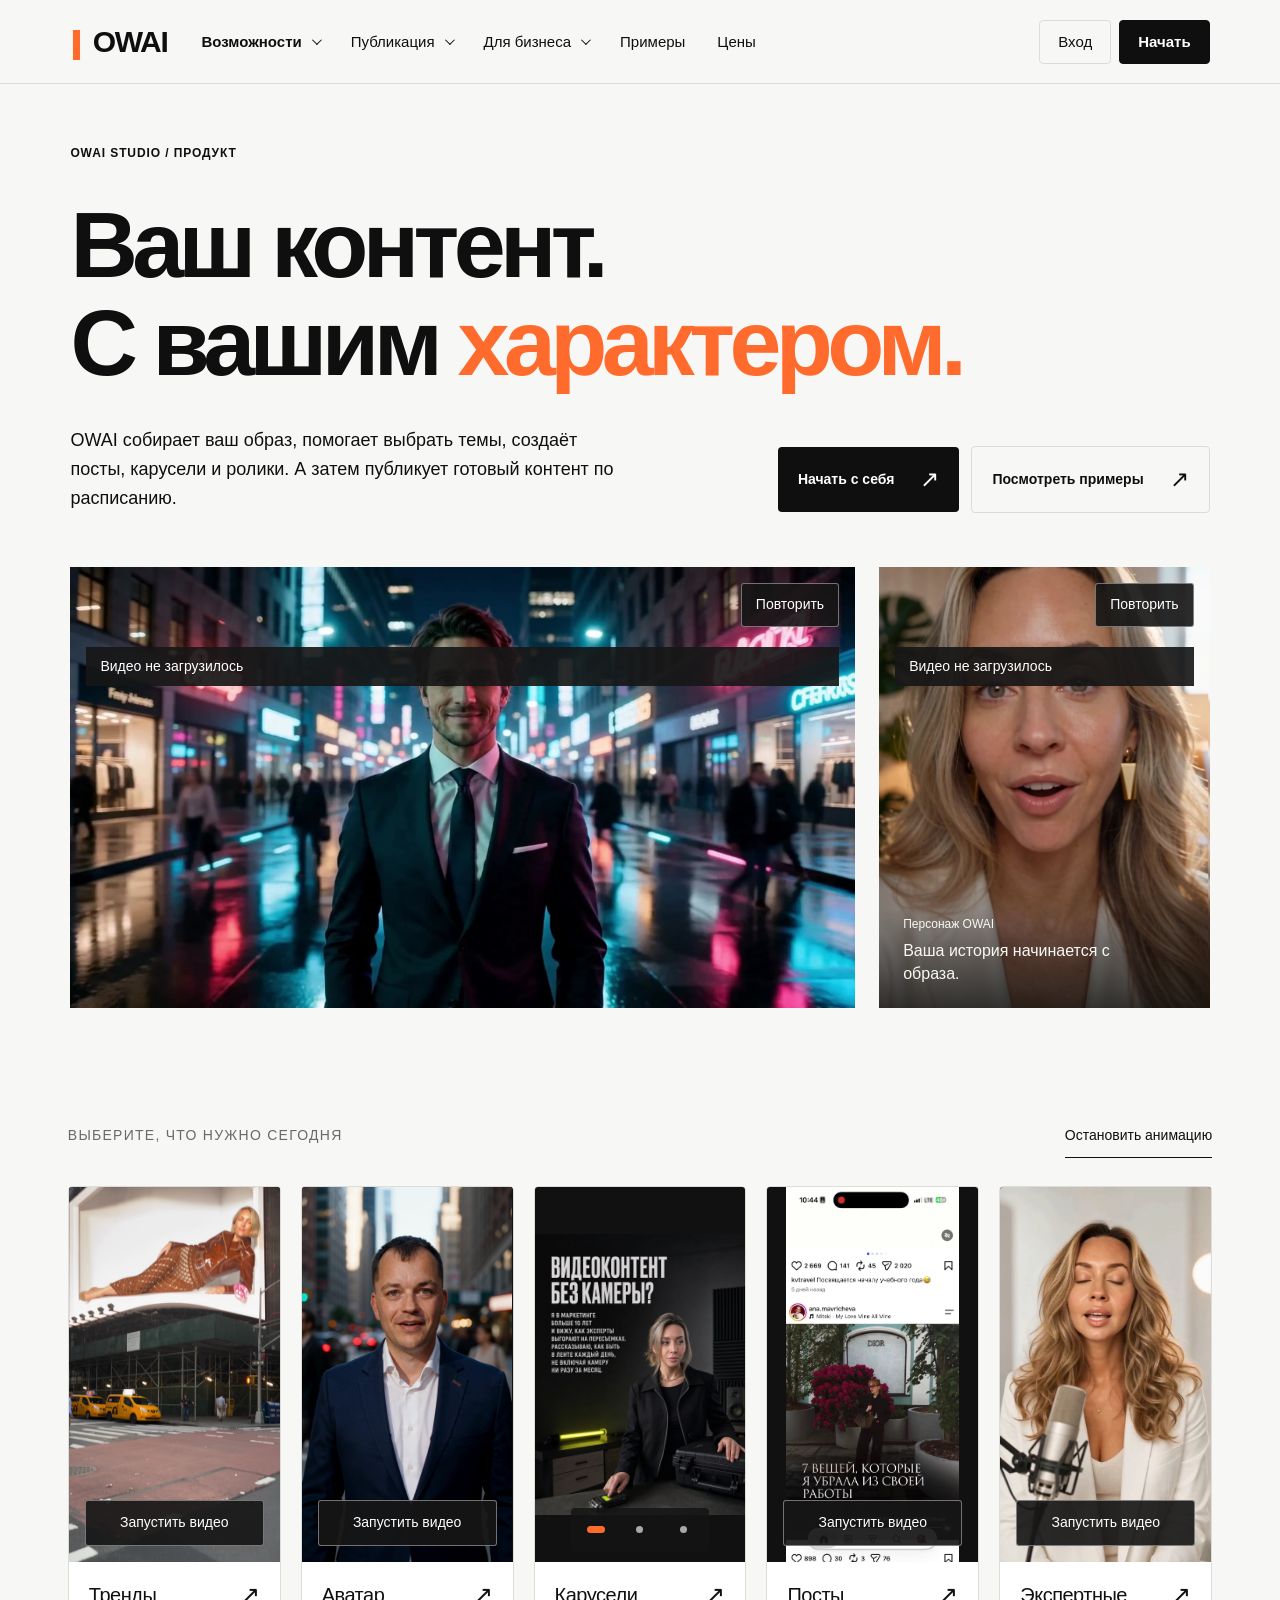
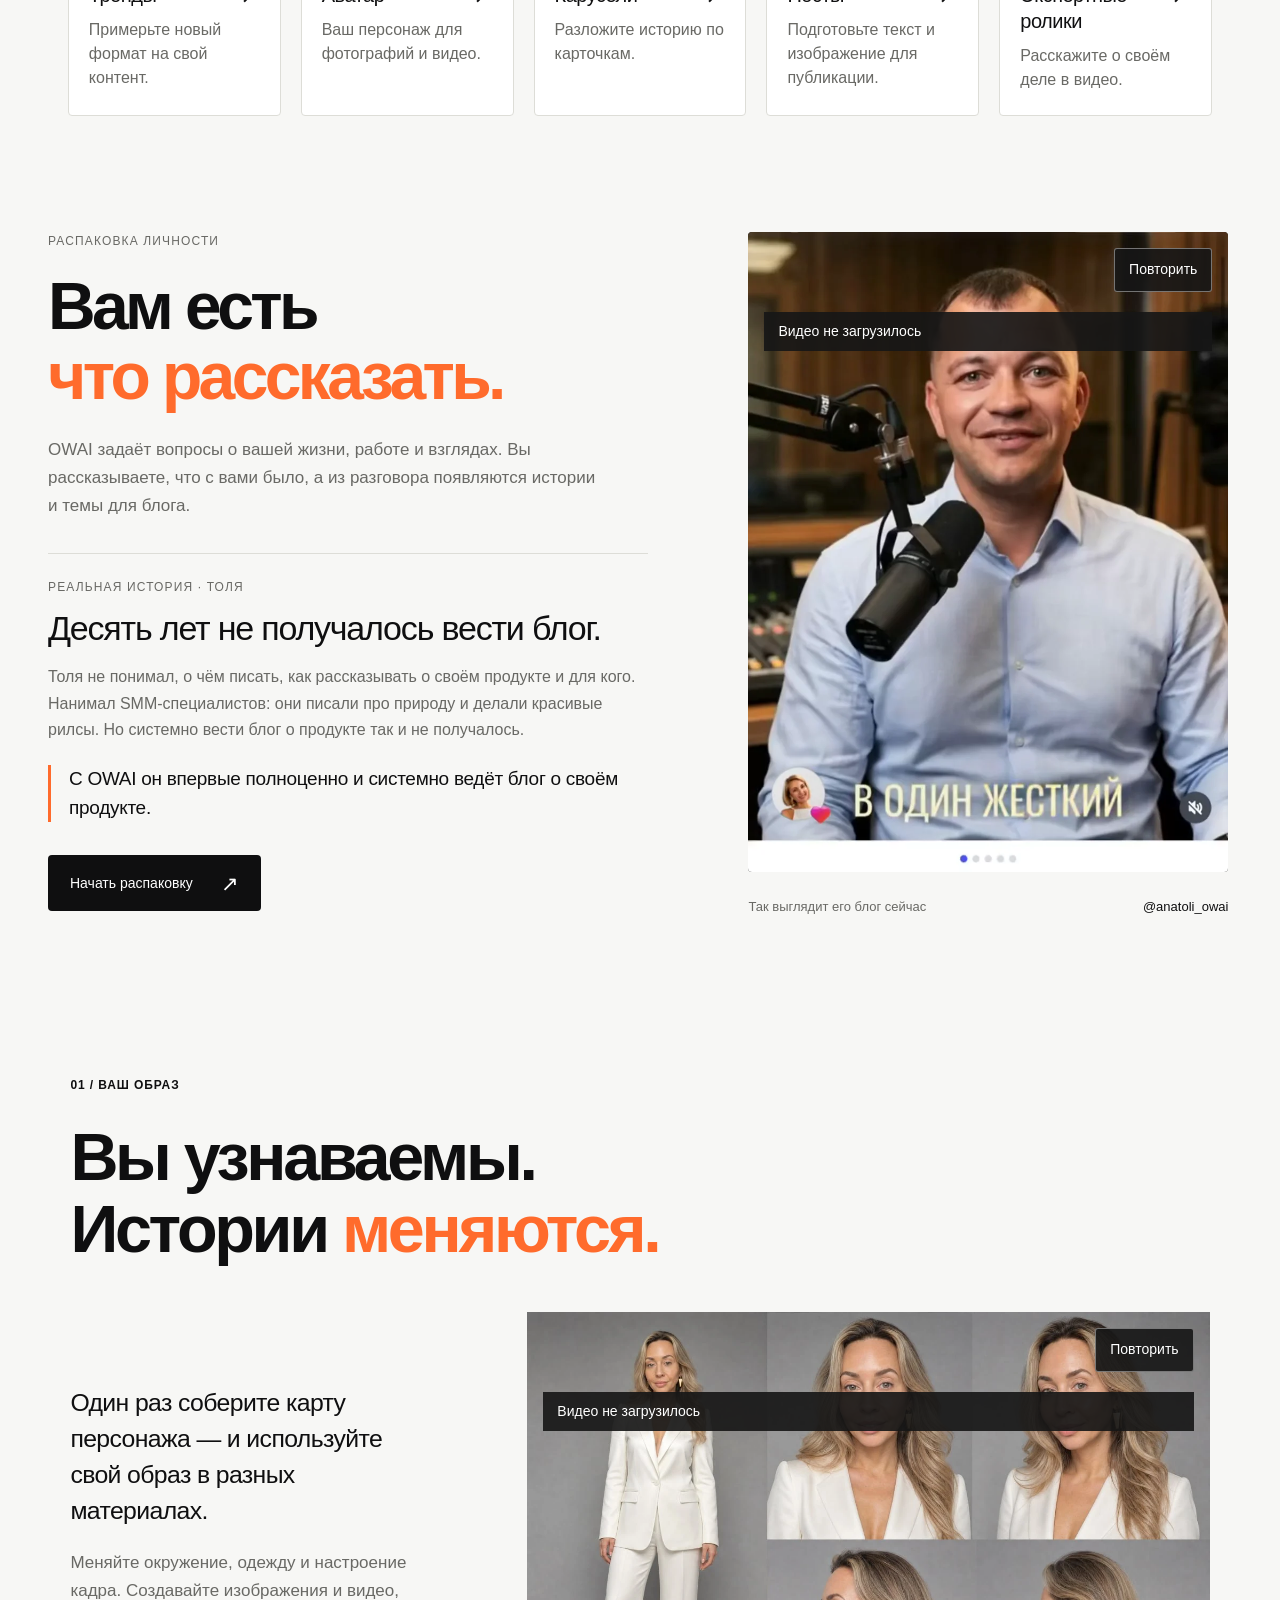
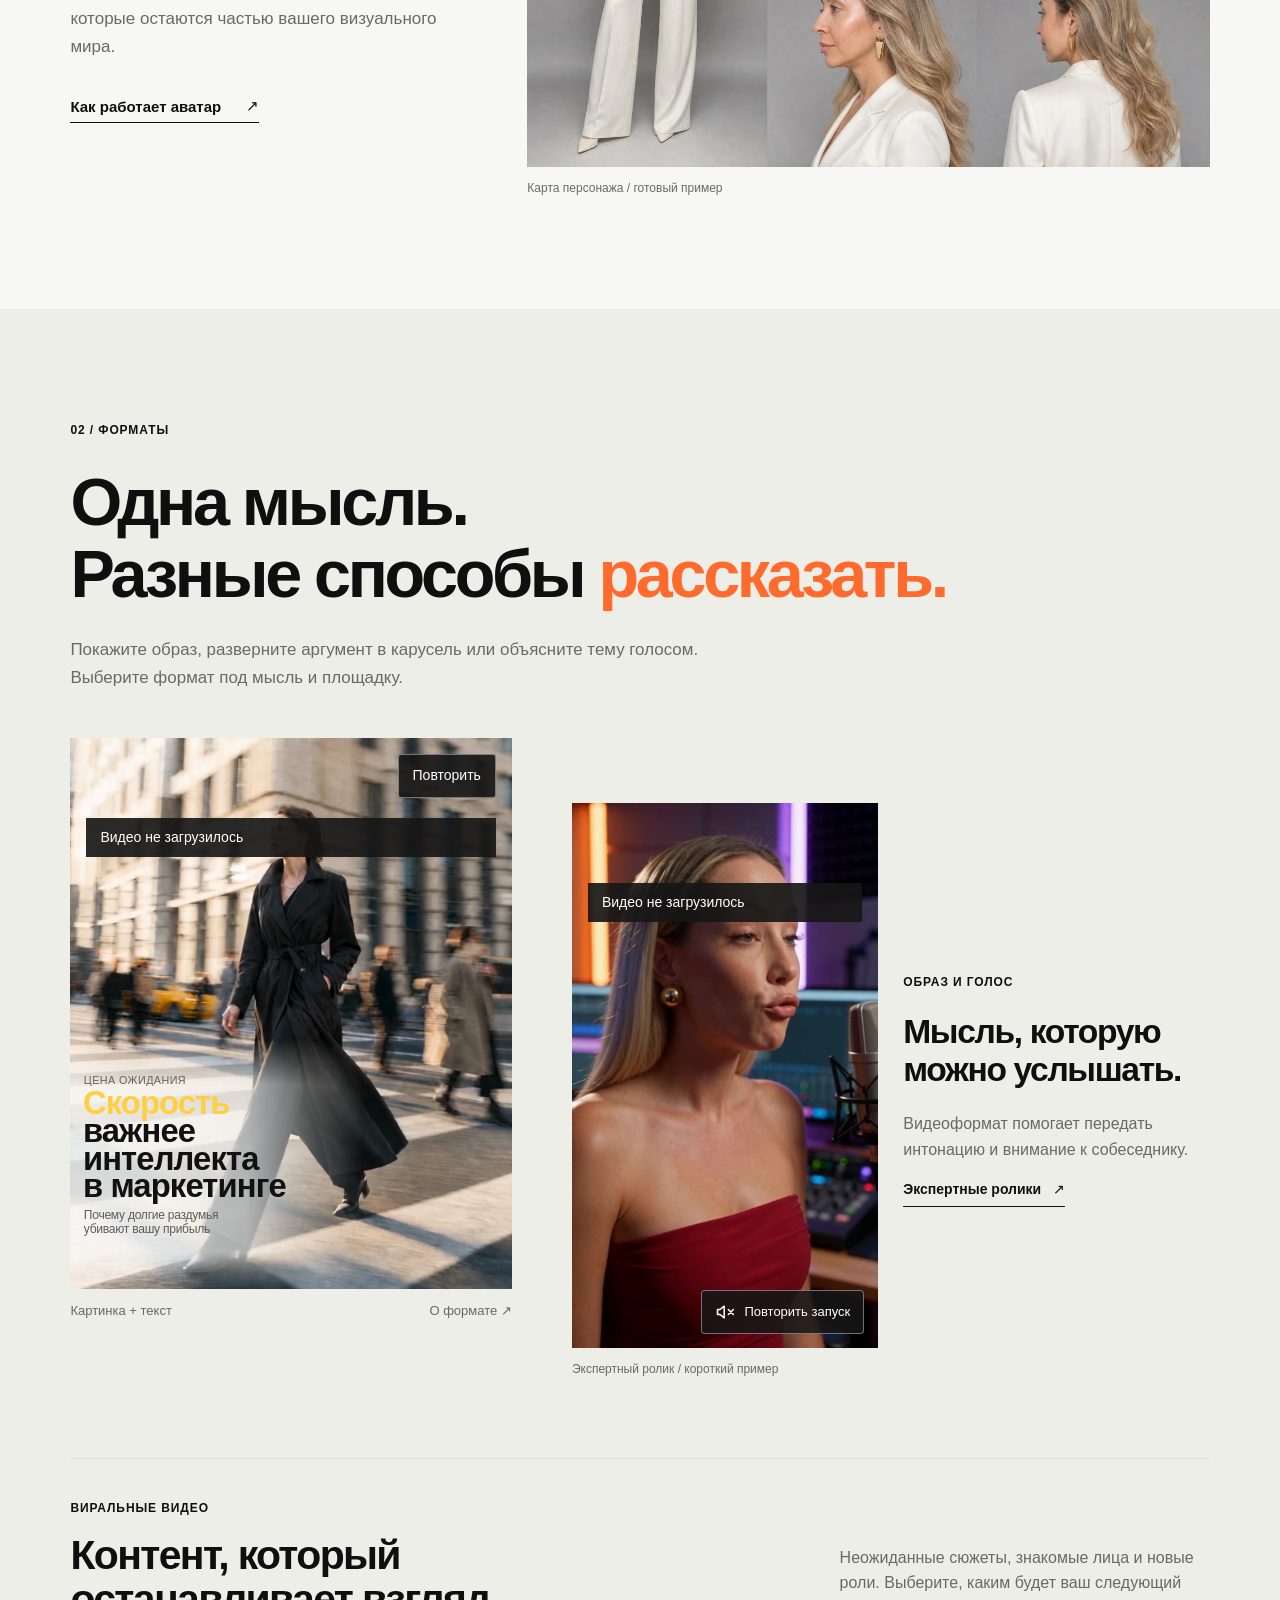
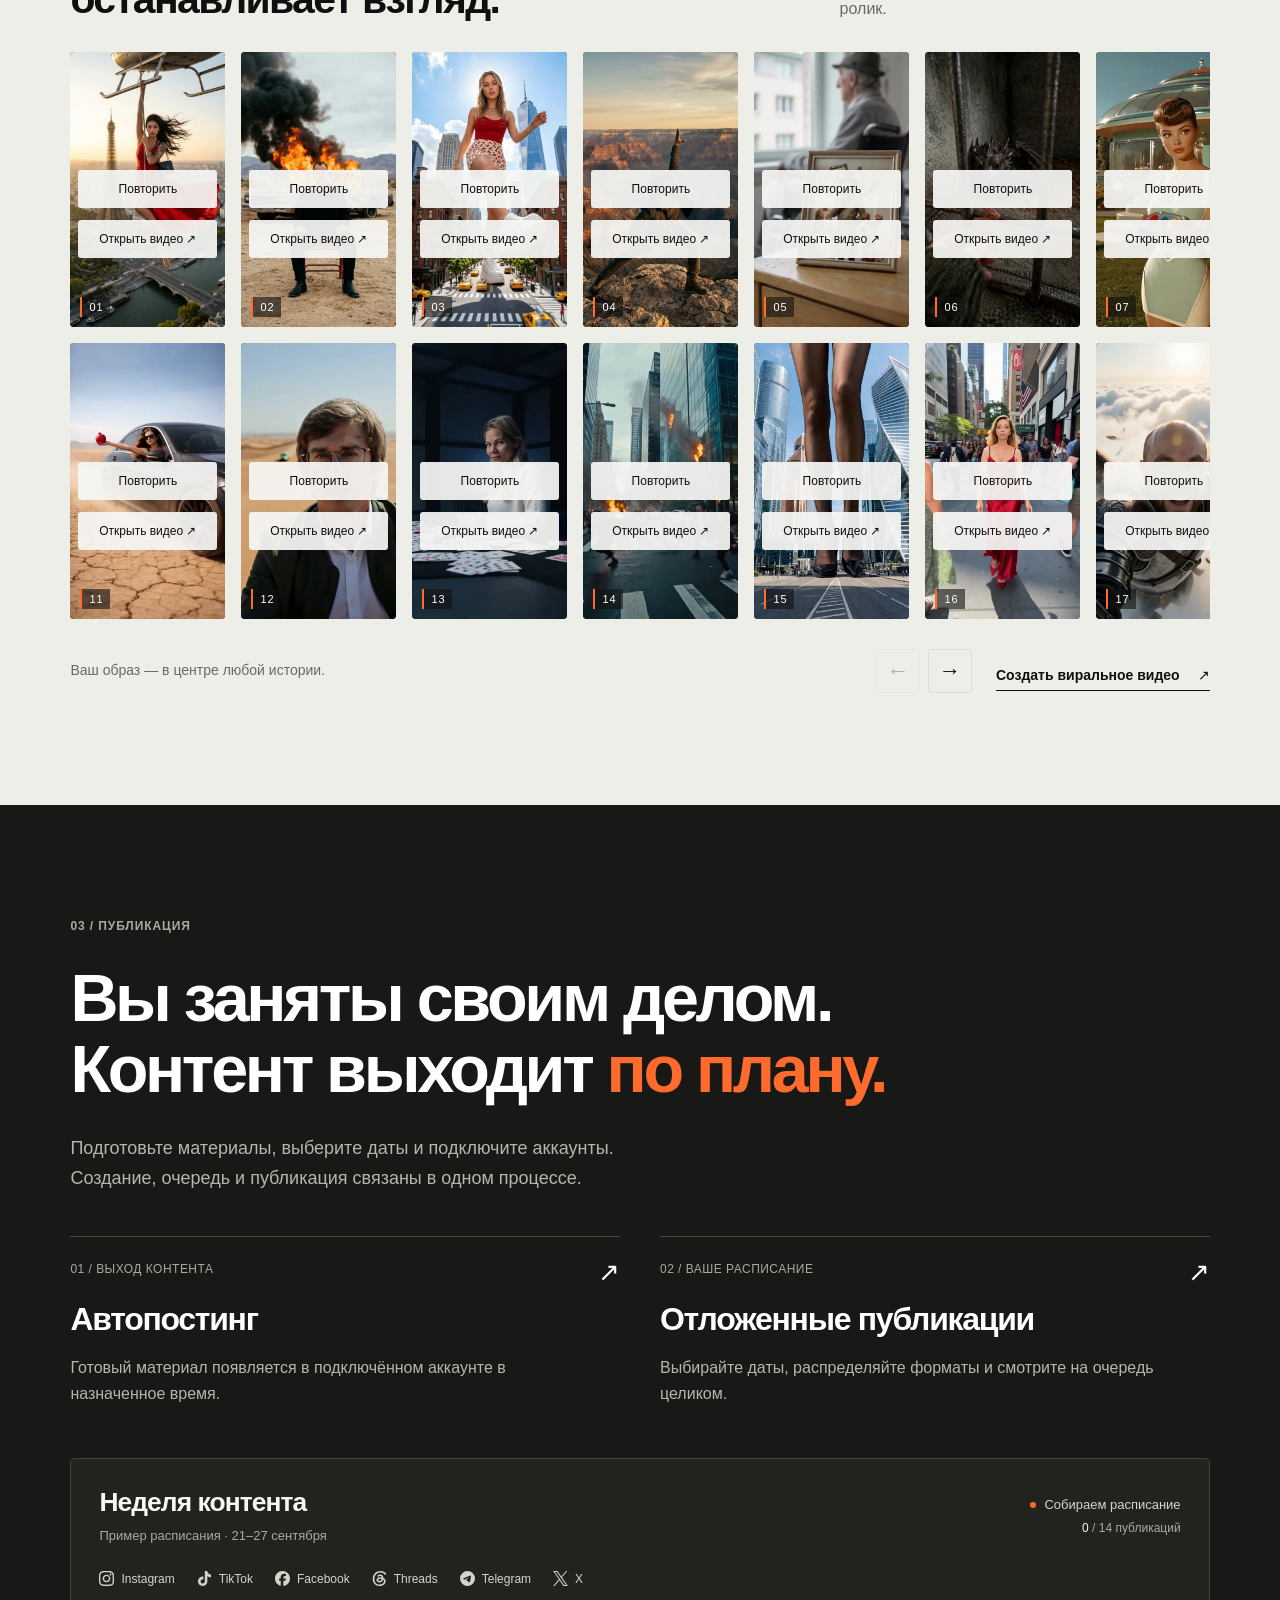
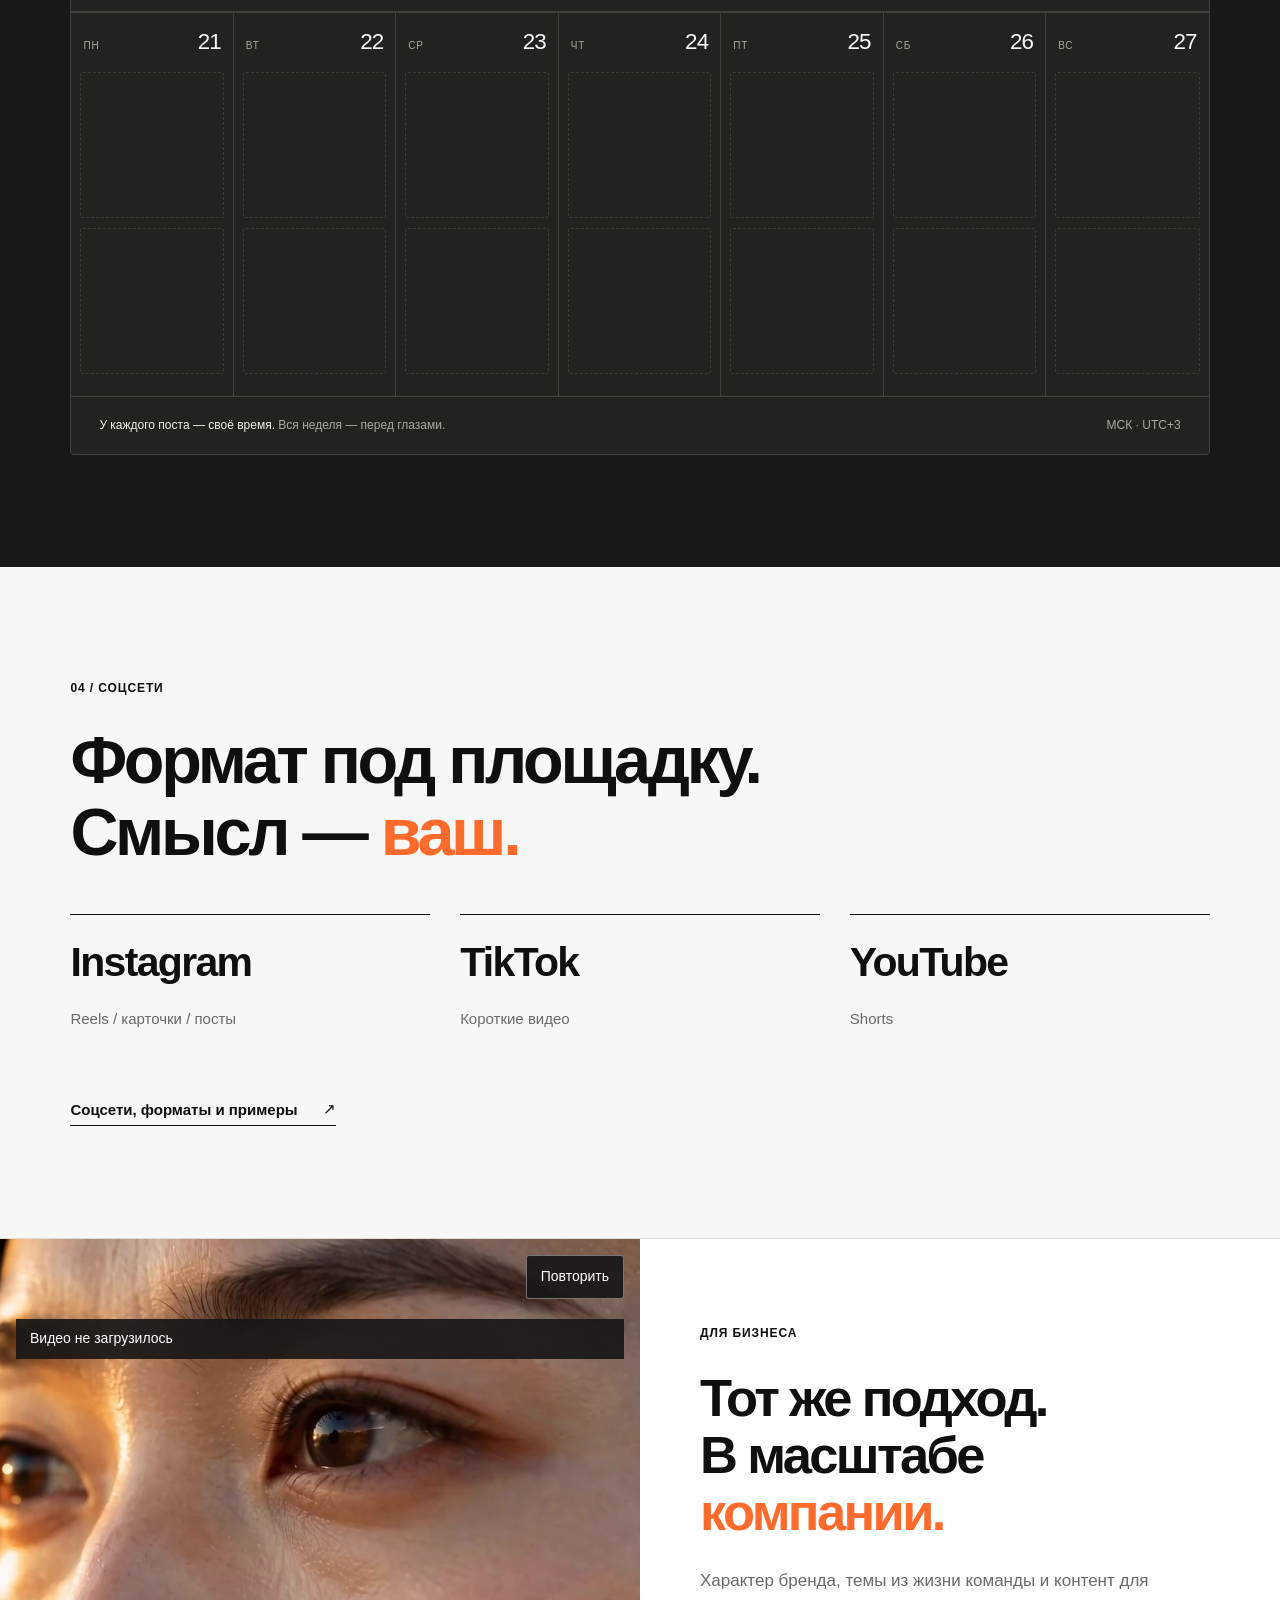
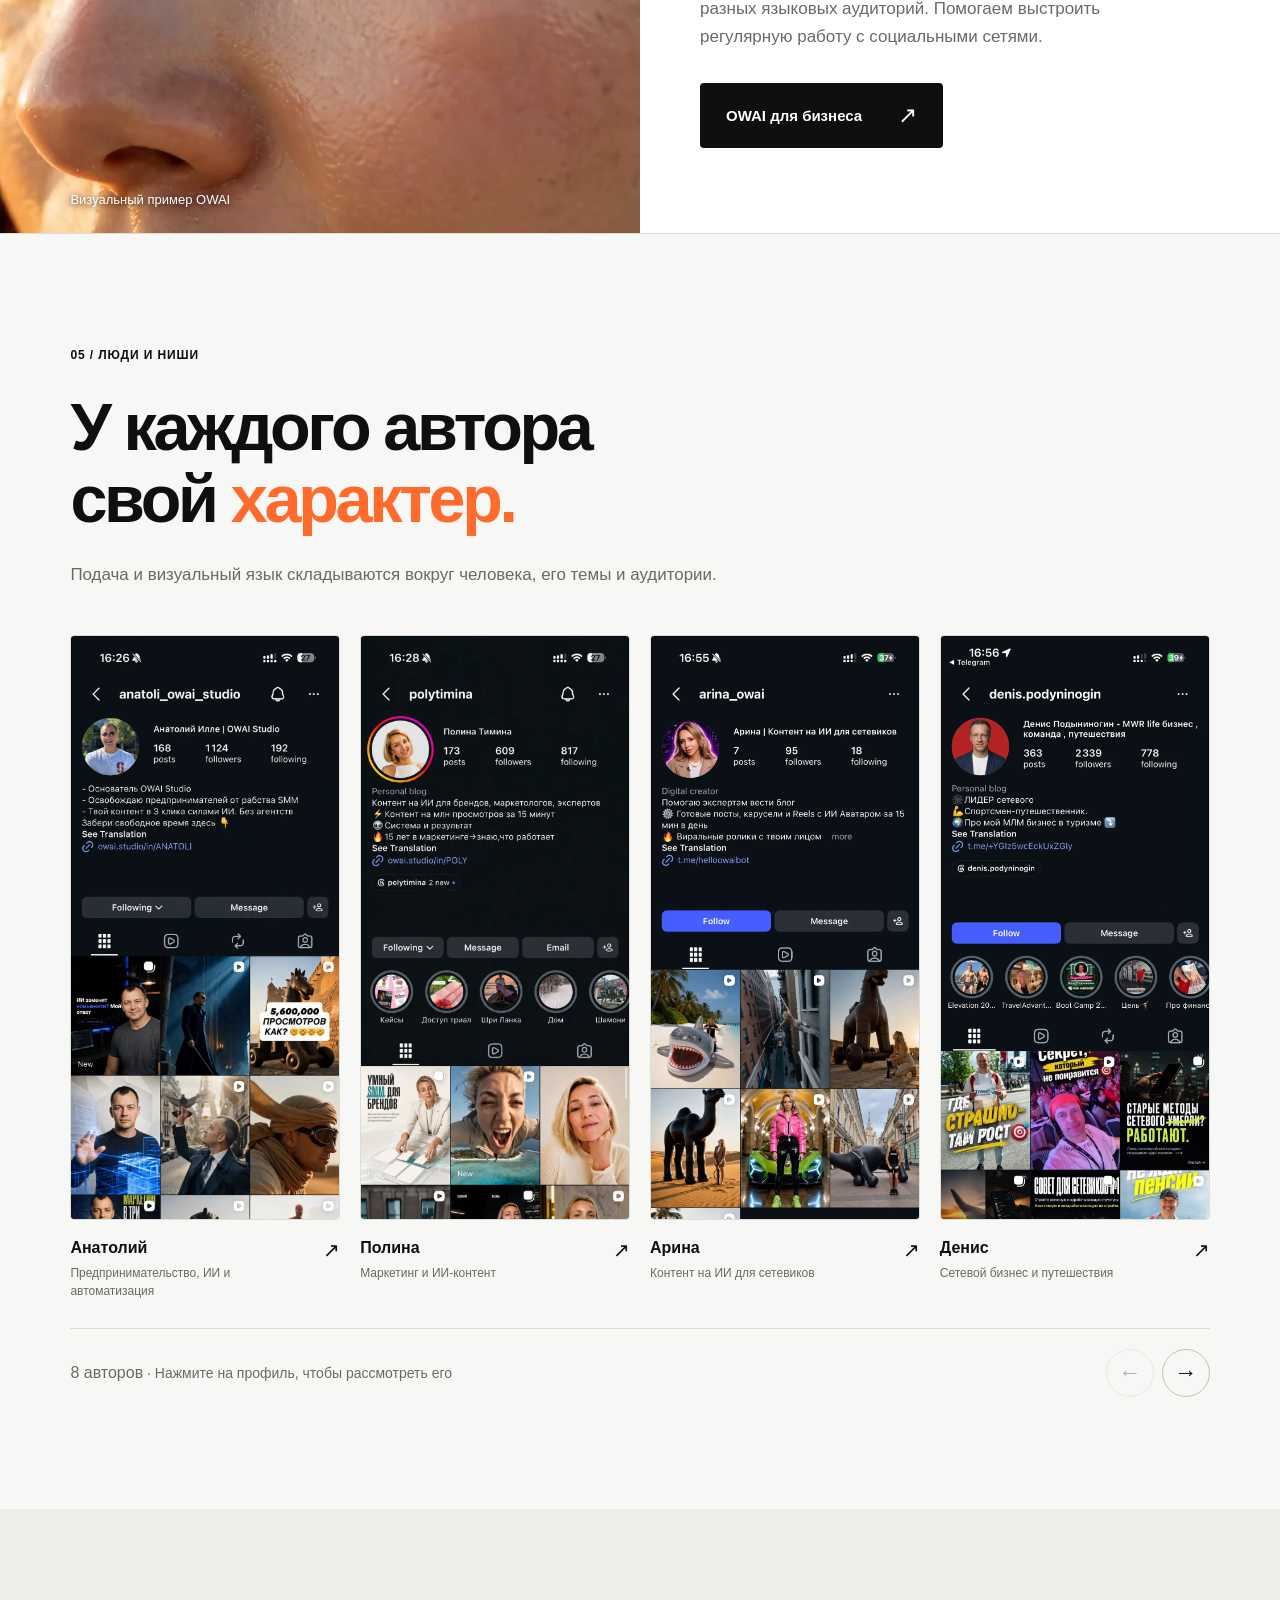
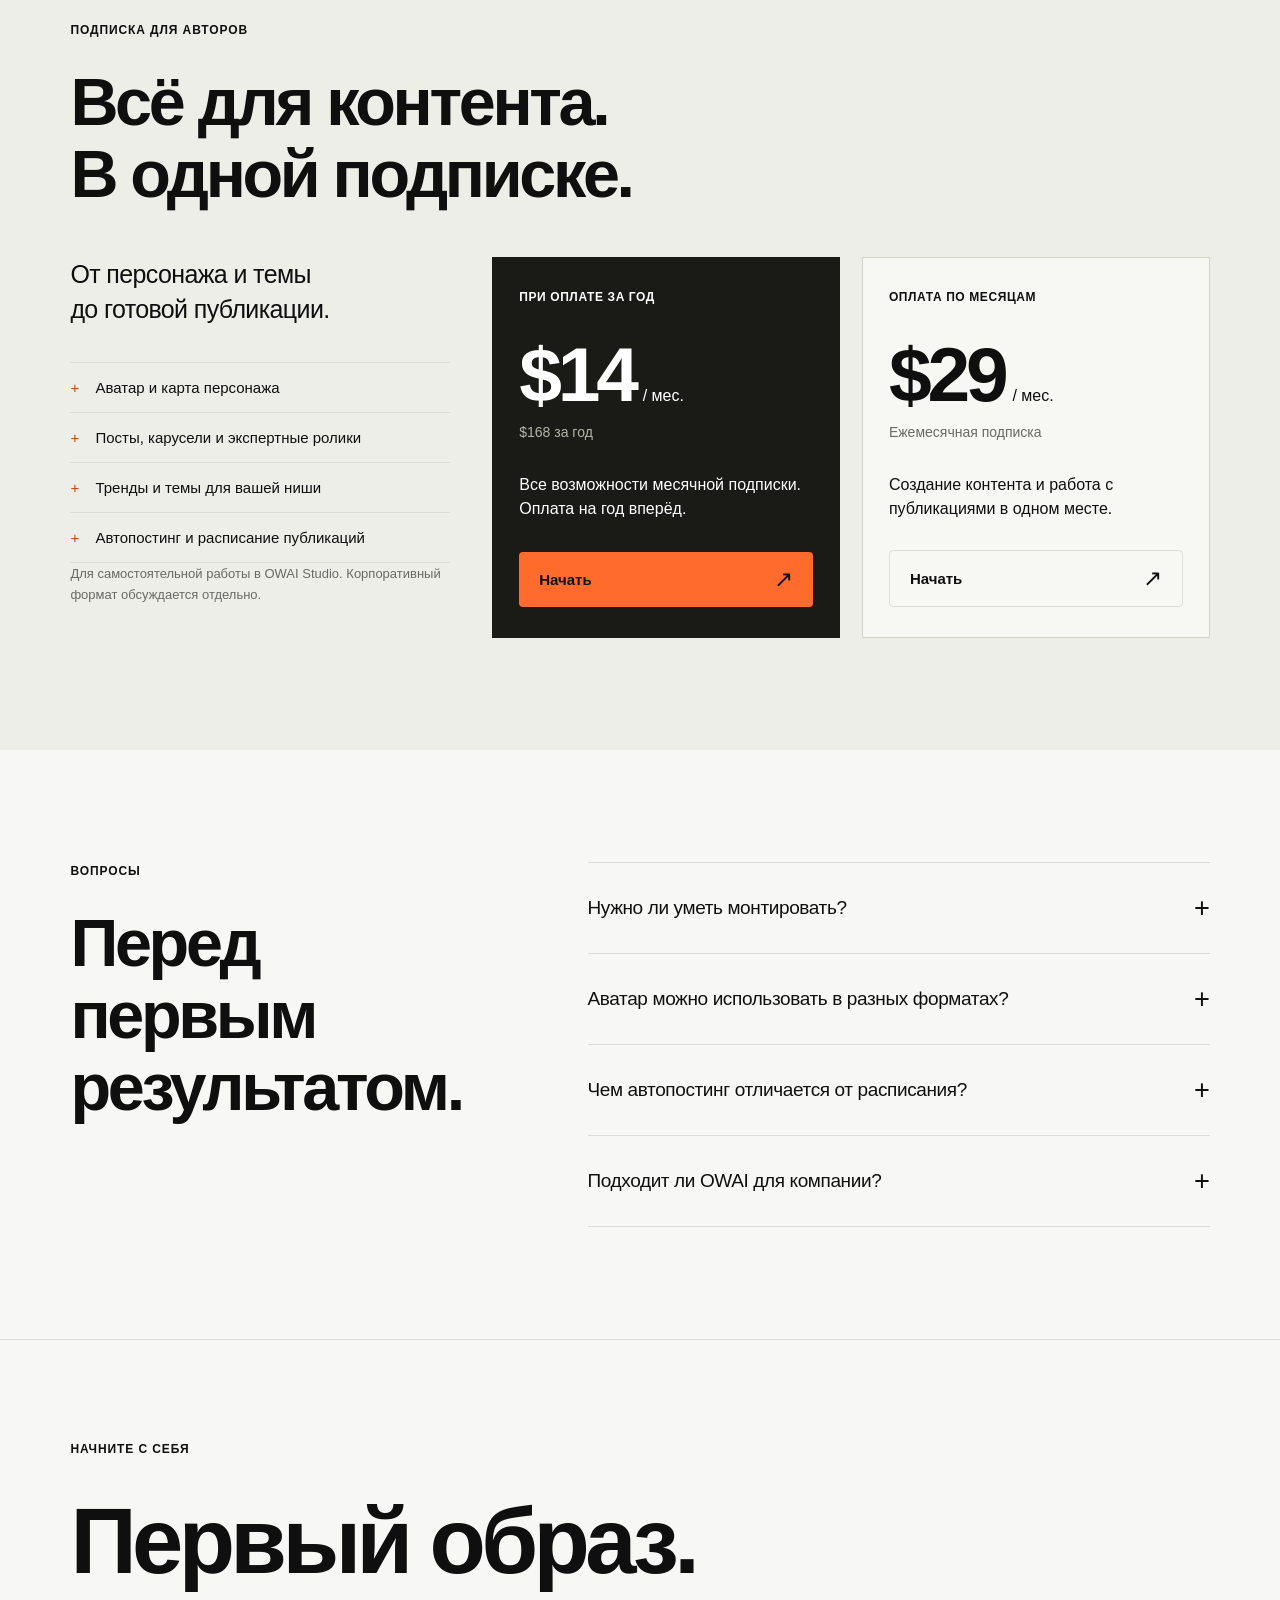
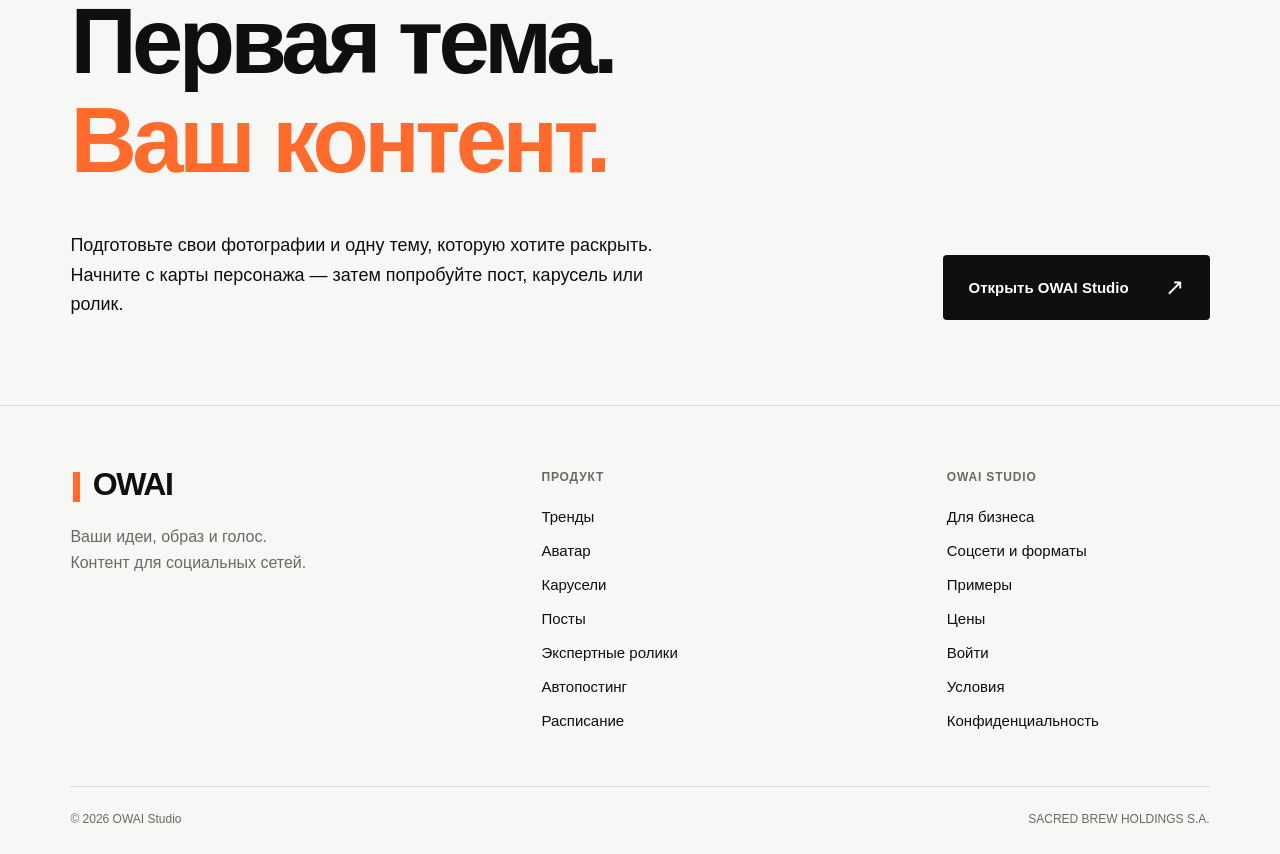
==== commit 93653355: "Add files via upload" ====
--- a/public/index.html
+++ b/public/index.html
@@ -1,4 +1,4 @@
-<!doctype html><html lang="ru"><head><meta charset="utf-8"><meta name="viewport" content="width=device-width, initial-scale=1"><meta name="theme-color" content="#f7f7f5"><title>Ваш контент для социальных сетей — OWAI Studio</title><meta name="description" content="Аватар, тренды, карусели, посты и экспертные ролики. Весь путь от идеи до публикации по расписанию."><link rel="canonical" href="https://owai.studio/"><meta property="og:title" content="Ваш контент для социальных сетей — OWAI Studio"><meta property="og:description" content="Аватар, тренды, карусели, посты и экспертные ролики. Весь путь от идеи до публикации по расписанию."><meta property="og:type" content="website"><meta property="og:url" content="https://owai.studio/"><link rel="icon" href="./assets/favicon.svg" type="image/svg+xml"><link rel="stylesheet" href="./styles.css"><link rel="stylesheet" href="./product.css?v=20260918-sound1"><script src="./common.js?v=20260909-menu1" defer></script><script src="./site.js?v=20260915-viral-native1" defer></script><script src="./inline-video.js?v=20260918-sound1" defer></script><script src="./viral-videos.js?v=20260915-viral-native1" defer></script><link rel="stylesheet" href="./post-calendar.css?v=20260918-calendar1"><script src="./post-calendar.js?v=20260918-calendar1" defer></script><link rel="stylesheet" href="./profile-gallery.css?v=20260918-profiles1"></head><body class="product-page"><a class="skip-link" href="#main">Перейти к содержимому</a><header class="header unified-header"><a class="wordmark" href="./" aria-label="OWAI — главная"><span aria-hidden="true">||</span>OWAI</a><nav class="navigation unified-nav" id="navigation" aria-label="Главное меню"><div class="product-menu" data-menu="features"><div class="product-menu-label" data-active="true"><button class="menu-category" type="button" data-menu-toggle aria-expanded="false" aria-controls="features-dropdown">Возможности<span class="chevron" aria-hidden="true"></span></button></div><div class="product-dropdown nav-dropdown" id="features-dropdown" hidden><div class="dropdown-links"><a href="./trends/"><span><b>Тренды</b><small>Темы и ракурсы для вашего контента</small></span></a><a href="./avatar/"><span><b>Аватар · карта персонажа</b><small>Карта персонажа и узнаваемый образ</small></span></a><a href="./carousel/"><span><b>Карусели</b><small>Истории, которые хочется листать</small></span></a><a href="./posts/"><span><b>Посты и картинки</b><small>Тексты, подписи и изображения в вашем стиле</small></span></a><a href="./expert-videos/"><span><b>Экспертные ролики</b><small>Ваши мысли, образ и голос</small></span></a></div></div></div><div class="product-menu" data-menu="publishing"><div class="product-menu-label" data-active="false"><button class="menu-category" type="button" data-menu-toggle aria-expanded="false" aria-controls="publishing-dropdown">Публикация<span class="chevron" aria-hidden="true"></span></button></div><div class="product-dropdown nav-dropdown" id="publishing-dropdown" hidden><div class="dropdown-links"><a href="./autoposting/"><span><b>Автопостинг</b><small>Выход контента в подключённых соцсетях</small></span></a><a href="./scheduled-posts/"><span><b>Отложенные публикации</b><small>Даты, время и очередь публикаций</small></span></a><a href="./socials/"><span><b>Какие соцсети поддерживаем</b><small>Форматы под каждую площадку</small></span></a></div></div></div><div class="product-menu" data-menu="business"><div class="product-menu-label" data-active="false"><button class="menu-category" type="button" data-menu-toggle aria-expanded="false" aria-controls="business-dropdown">Для бизнеса<span class="chevron" aria-hidden="true"></span></button></div><div class="product-dropdown nav-dropdown" id="business-dropdown" hidden><div class="dropdown-links"><a href="./b2b/brand-dna/"><span><b>ДНК бренда</b><small>Характер, голос и визуальные правила</small></span></a><a href="./b2b/content-topics/"><span><b>Темы из операционки</b><small>События, опыт команды и вопросы клиентов</small></span></a><a href="./b2b/data-security/"><span><b>Безопасность данных</b><small>Согласованные источники и доступы</small></span></a><a href="./b2b/realistic-content/"><span><b>Гиперреалистичный контент</b><small>Свет, фактура и визуальные детали</small></span></a></div><a class="dropdown-overview" href="./b2b/">OWAI для бизнеса <span aria-hidden="true">↗</span></a></div></div><a href="./#examples">Примеры</a><a href="./#price">Цены</a></nav><div class="nav-account"><a class="nav-signin" href="https://owai.studio/signin">Вход</a><a class="nav-start" href="https://owai.studio/signup">Начать</a></div><button class="menu-toggle" type="button" aria-expanded="false" aria-controls="navigation" aria-label="Меню"><span class="menu-toggle-label">Меню</span><span aria-hidden="true">+</span></button><noscript><style>.unified-header{height:auto!important;flex-wrap:wrap;padding-top:16px;padding-bottom:16px}.unified-header .unified-nav{display:flex!important;position:static!important;flex-basis:100%;order:3;max-height:none;flex-wrap:wrap;align-items:stretch}.unified-header .product-menu{position:static;flex:1 1 280px}.unified-header .nav-dropdown[hidden]{display:block!important;position:static!important;width:auto;min-width:0;max-height:none;box-shadow:none;border:0}.unified-header .menu-category{pointer-events:none}.unified-header .menu-category .chevron,.unified-header .menu-toggle{display:none!important}</style></noscript></header><main id="main">
+<!doctype html><html lang="ru"><head><meta charset="utf-8"><meta name="viewport" content="width=device-width, initial-scale=1"><meta name="theme-color" content="#f7f7f5"><title>Ваш контент для социальных сетей — OWAI Studio</title><meta name="description" content="Аватар, тренды, карусели, посты и экспертные ролики. Весь путь от идеи до публикации по расписанию."><link rel="canonical" href="https://owai.studio/"><meta property="og:title" content="Ваш контент для социальных сетей — OWAI Studio"><meta property="og:description" content="Аватар, тренды, карусели, посты и экспертные ролики. Весь путь от идеи до публикации по расписанию."><meta property="og:type" content="website"><meta property="og:url" content="https://owai.studio/"><link rel="icon" href="./assets/favicon.svg" type="image/svg+xml"><link rel="stylesheet" href="./styles.css"><link rel="stylesheet" href="./product.css?v=20260918-business1"><script src="./common.js?v=20260909-menu1" defer></script><script src="./site.js?v=20260915-viral-native1" defer></script><script src="./inline-video.js?v=20260918-sound1" defer></script><script src="./viral-videos.js?v=20260915-viral-native1" defer></script><link rel="stylesheet" href="./post-calendar.css?v=20260918-calendar1"><script src="./post-calendar.js?v=20260918-calendar1" defer></script><link rel="stylesheet" href="./profile-gallery.css?v=20260918-profiles1"></head><body class="product-page"><a class="skip-link" href="#main">Перейти к содержимому</a><header class="header unified-header"><a class="wordmark" href="./" aria-label="OWAI — главная"><span aria-hidden="true">||</span>OWAI</a><nav class="navigation unified-nav" id="navigation" aria-label="Главное меню"><div class="product-menu" data-menu="features"><div class="product-menu-label" data-active="true"><button class="menu-category" type="button" data-menu-toggle aria-expanded="false" aria-controls="features-dropdown">Возможности<span class="chevron" aria-hidden="true"></span></button></div><div class="product-dropdown nav-dropdown" id="features-dropdown" hidden><div class="dropdown-links"><a href="./trends/"><span><b>Тренды</b><small>Темы и ракурсы для вашего контента</small></span></a><a href="./avatar/"><span><b>Аватар · карта персонажа</b><small>Карта персонажа и узнаваемый образ</small></span></a><a href="./carousel/"><span><b>Карусели</b><small>Истории, которые хочется листать</small></span></a><a href="./posts/"><span><b>Посты и картинки</b><small>Тексты, подписи и изображения в вашем стиле</small></span></a><a href="./expert-videos/"><span><b>Экспертные ролики</b><small>Ваши мысли, образ и голос</small></span></a></div></div></div><div class="product-menu" data-menu="publishing"><div class="product-menu-label" data-active="false"><button class="menu-category" type="button" data-menu-toggle aria-expanded="false" aria-controls="publishing-dropdown">Публикация<span class="chevron" aria-hidden="true"></span></button></div><div class="product-dropdown nav-dropdown" id="publishing-dropdown" hidden><div class="dropdown-links"><a href="./autoposting/"><span><b>Автопостинг</b><small>Выход контента в подключённых соцсетях</small></span></a><a href="./scheduled-posts/"><span><b>Отложенные публикации</b><small>Даты, время и очередь публикаций</small></span></a><a href="./socials/"><span><b>Какие соцсети поддерживаем</b><small>Форматы под каждую площадку</small></span></a></div></div></div><div class="product-menu" data-menu="business"><div class="product-menu-label" data-active="false"><button class="menu-category" type="button" data-menu-toggle aria-expanded="false" aria-controls="business-dropdown">Для бизнеса<span class="chevron" aria-hidden="true"></span></button></div><div class="product-dropdown nav-dropdown" id="business-dropdown" hidden><div class="dropdown-links"><a href="./b2b/brand-dna/"><span><b>ДНК бренда</b><small>Характер, голос и визуальные правила</small></span></a><a href="./b2b/content-topics/"><span><b>Темы из операционки</b><small>События, опыт команды и вопросы клиентов</small></span></a><a href="./b2b/data-security/"><span><b>Безопасность данных</b><small>Согласованные источники и доступы</small></span></a><a href="./b2b/realistic-content/"><span><b>Гиперреалистичный контент</b><small>Свет, фактура и визуальные детали</small></span></a></div><a class="dropdown-overview" href="./b2b/">OWAI для бизнеса <span aria-hidden="true">↗</span></a></div></div><a href="./#examples">Примеры</a><a href="./#price">Цены</a></nav><div class="nav-account"><a class="nav-signin" href="https://owai.studio/signin">Вход</a><a class="nav-start" href="https://owai.studio/signup">Начать</a></div><button class="menu-toggle" type="button" aria-expanded="false" aria-controls="navigation" aria-label="Меню"><span class="menu-toggle-label">Меню</span><span aria-hidden="true">+</span></button><noscript><style>.unified-header{height:auto!important;flex-wrap:wrap;padding-top:16px;padding-bottom:16px}.unified-header .unified-nav{display:flex!important;position:static!important;flex-basis:100%;order:3;max-height:none;flex-wrap:wrap;align-items:stretch}.unified-header .product-menu{position:static;flex:1 1 280px}.unified-header .nav-dropdown[hidden]{display:block!important;position:static!important;width:auto;min-width:0;max-height:none;box-shadow:none;border:0}.unified-header .menu-category{pointer-events:none}.unified-header .menu-category .chevron,.unified-header .menu-toggle{display:none!important}</style></noscript></header><main id="main">
  <section class="p-hero home-hero section-pad"><span class="eyebrow">OWAI STUDIO / ПРОДУКТ</span><h1>Ваш контент.<br>С вашим <em>характером.</em></h1><div class="p-hero-bottom"><p>OWAI собирает ваш образ, помогает выбрать темы, создаёт посты, карусели и ролики. А затем публикует готовый контент по расписанию.</p><div class="hero-actions"><a class="button button-dark" href="#start">Начать с себя<span aria-hidden="true">↗</span></a><a class="button button-line" href="#examples">Посмотреть примеры<span aria-hidden="true">↗</span></a></div></div></section>
  <section class="home-stage section-pad" aria-label="Возможности и результаты OWAI">
   <div class="stage-main">
@@ -698,7 +698,13 @@
 <div class="pc-footer"><span><strong>У каждого поста — своё время.</strong> Вся неделя — перед глазами.</span><span class="pc-illustration-label">МСК · UTC+3</span><span class="pc-scroll-hint">Листайте неделю →</span></div>
 </figure></section>
  <section class="section-pad networks-teaser"><div class="section-heading"><span class="eyebrow">04 / СОЦСЕТИ</span><h2>Формат под площадку.<br>Смысл — <em>ваш.</em></h2></div><div class="network-names"><a href="./socials/#instagram">Instagram<span>Reels / карточки / посты</span></a><a href="./socials/#tiktok">TikTok<span>Короткие видео</span></a><a href="./socials/#youtube">YouTube<span>Shorts</span></a></div><a class="text-link" href="./socials/">Соцсети, форматы и примеры <span>↗</span></a></section>
- <section class="business-bridge"><figure><img class="" src="./assets/quality-film-poster.jpg" width="1600" height="900" alt="Реалистичный визуальный пример OWAI — детали лица при солнечном свете" loading="lazy" decoding="async"><figcaption>Визуальный пример OWAI</figcaption></figure><div class="section-pad"><div class="section-heading"><span class="eyebrow">ДЛЯ БИЗНЕСА</span><h2>Тот же подход.<br>В масштабе <em>компании.</em></h2></div><p>Характер бренда, темы из жизни команды и контент для разных языковых аудиторий. Помогаем выстроить регулярную работу с социальными сетями.</p><a class="button button-dark" href="./b2b/">OWAI для бизнеса<span aria-hidden="true">↗</span></a></div></section>
+ <section class="business-bridge"><figure class="business-video-player" id="business-visual" data-native-player data-video-label="Визуальный пример OWAI для бизнеса">
+  <img src="./assets/business-bridge-poster.webp" width="1600" height="900" alt="Реалистичный визуальный пример OWAI — детали лица при солнечном свете" loading="lazy" decoding="async">
+  <video data-src="./assets/business-bridge-loop.mp4" poster="./assets/business-bridge-poster.webp" muted loop playsinline preload="none" aria-hidden="true" tabindex="-1" disablepictureinpicture disableremoteplayback controlslist="nodownload nofullscreen noremoteplayback"></video>
+  <button class="inline-video-toggle" type="button" data-video-toggle hidden>Запустить видео</button>
+  <span class="inline-video-status" data-video-status role="status" hidden>Видео не загрузилось</span>
+  <figcaption>Визуальный пример OWAI</figcaption>
+</figure><div class="section-pad"><div class="section-heading"><span class="eyebrow">ДЛЯ БИЗНЕСА</span><h2>Тот же подход.<br>В масштабе <em>компании.</em></h2></div><p>Характер бренда, темы из жизни команды и контент для разных языковых аудиторий. Помогаем выстроить регулярную работу с социальными сетями.</p><a class="button button-dark" href="./b2b/">OWAI для бизнеса<span aria-hidden="true">↗</span></a></div></section>
  <section class="section-pad profiles-section"><div class="section-heading"><span class="eyebrow">05 / ЛЮДИ И НИШИ</span><h2>У каждого автора<br>свой <em>характер.</em></h2><p class=section-intro>Подача и визуальный язык складываются вокруг человека, его темы и аудитории.</p></div><div class="profile-gallery series-panel" id="media-m07" data-gallery="author-profiles">
 <div class="carousel profile-track" id="profile-track" tabindex="0" role="region" aria-label="Скриншоты восьми профилей авторов OWAI">
 <button class="slide profile-slide" type="button" data-caption="Анатолий · @anatoli_owai_studio" aria-label="Увеличить скриншот профиля: Анатолий, @anatoli_owai_studio">
--- a/public/product.css
+++ b/public/product.css
@@ -131,3 +131,10 @@
 .viral-scroll:focus-visible,.viral-navigation button:focus-visible,.viral-play:focus-visible,.viral-fallback:focus-visible{outline:2px solid var(--orange);outline-offset:3px}
 @media(max-width:1100px){.viral-grid{grid-template-columns:repeat(10,minmax(155px,calc((100% - 48px)/4)))}.home-viral{margin-top:55px}}
 @media(max-width:650px){.home-viral{margin-top:42px;padding-top:28px}.viral-heading{display:block;margin-bottom:22px}.viral-heading>p{margin-top:18px;font-size:15px}.viral-grid{gap:10px;grid-template-columns:repeat(10,minmax(145px,calc((100% - 10px)/2)))}.viral-footer{flex-wrap:wrap;gap:12px}.viral-footer p{flex:1}.viral-footer .text-link{flex-basis:100%}}
+
+/* Keep the business teaser's original image in flow and match its crop exactly. */
+.business-bridge>.business-video-player>video{position:absolute;inset:0;width:100%;height:100%;object-fit:cover;object-position:60% center;opacity:0;z-index:1;pointer-events:none}
+.business-bridge>.business-video-player.has-frame>video{opacity:1}
+.business-bridge>.business-video-player>figcaption{z-index:2;pointer-events:none}
+.business-video-player>video::-webkit-media-controls,.business-video-player>video::-webkit-media-controls-enclosure,.business-video-player>video::-webkit-media-controls-start-playback-button{display:none!important}
+@media(max-width:800px){.business-bridge>.business-video-player>video{object-position:center 43%}}
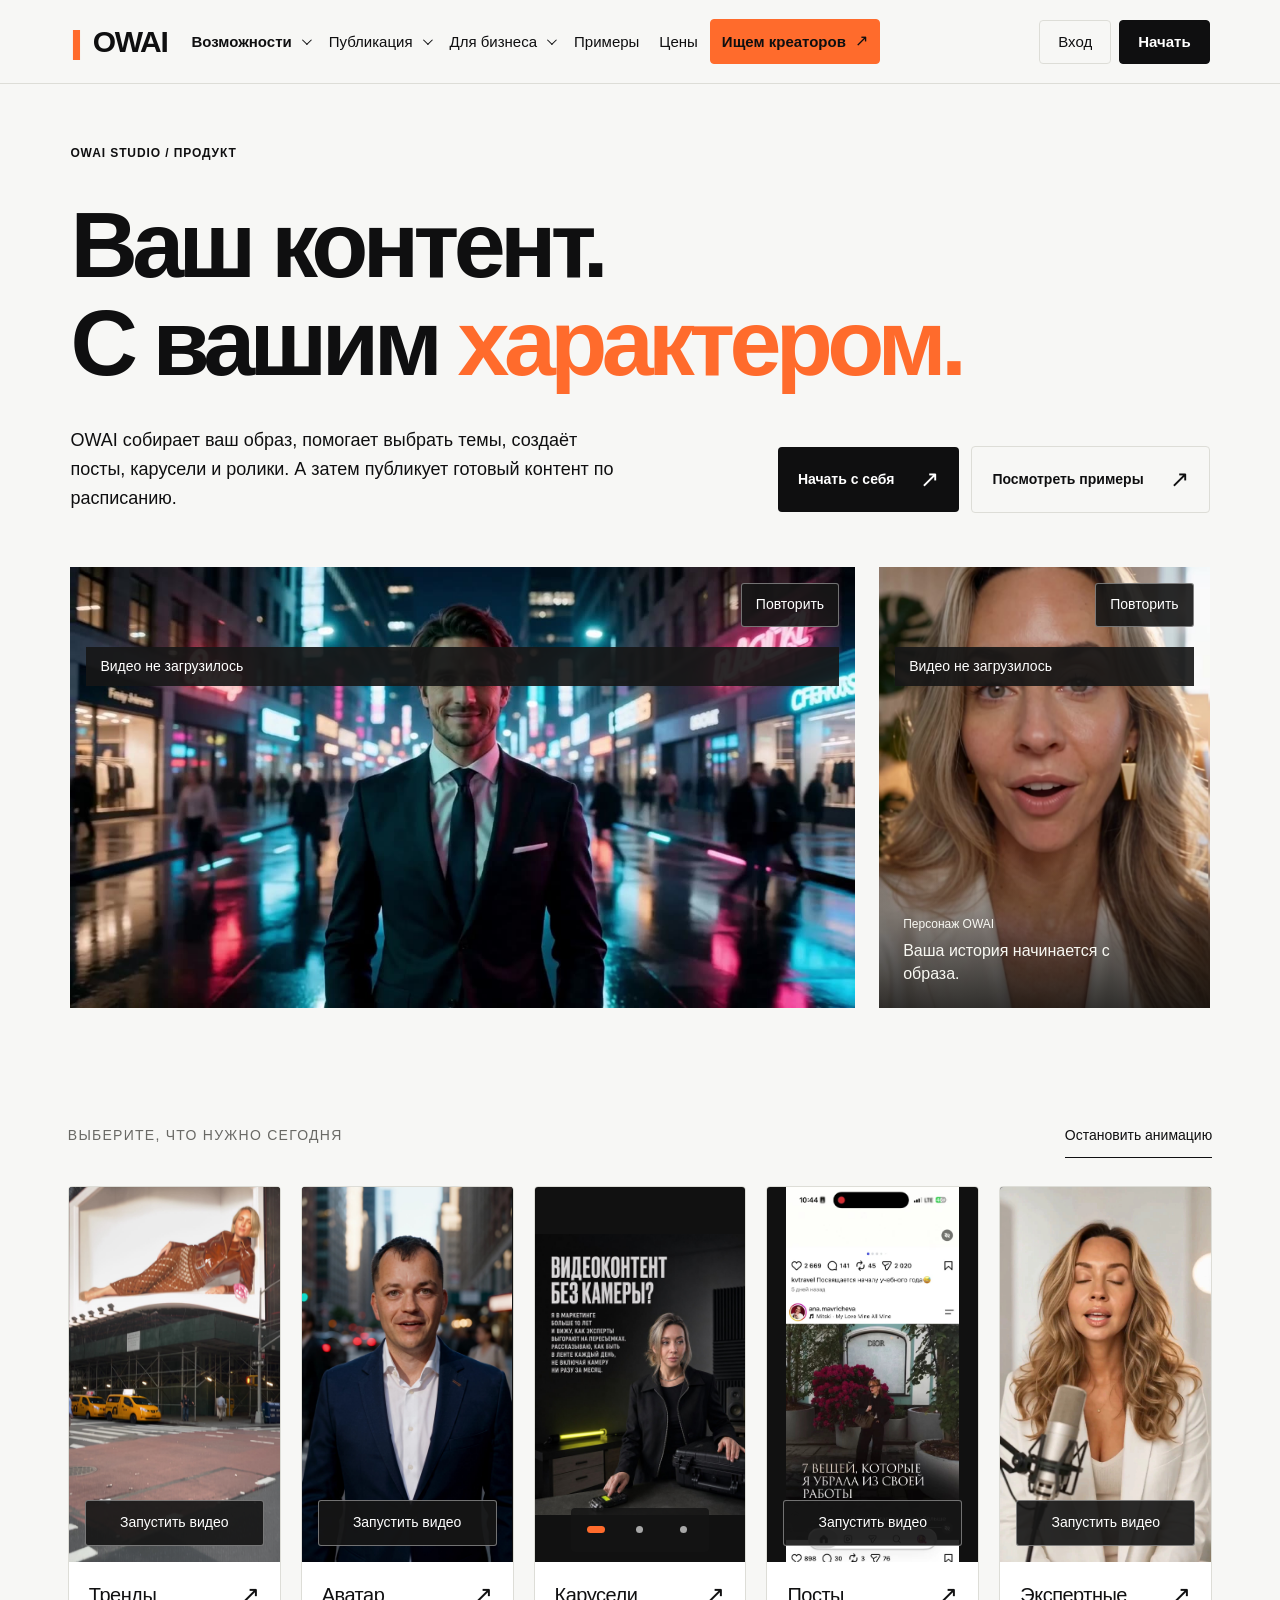
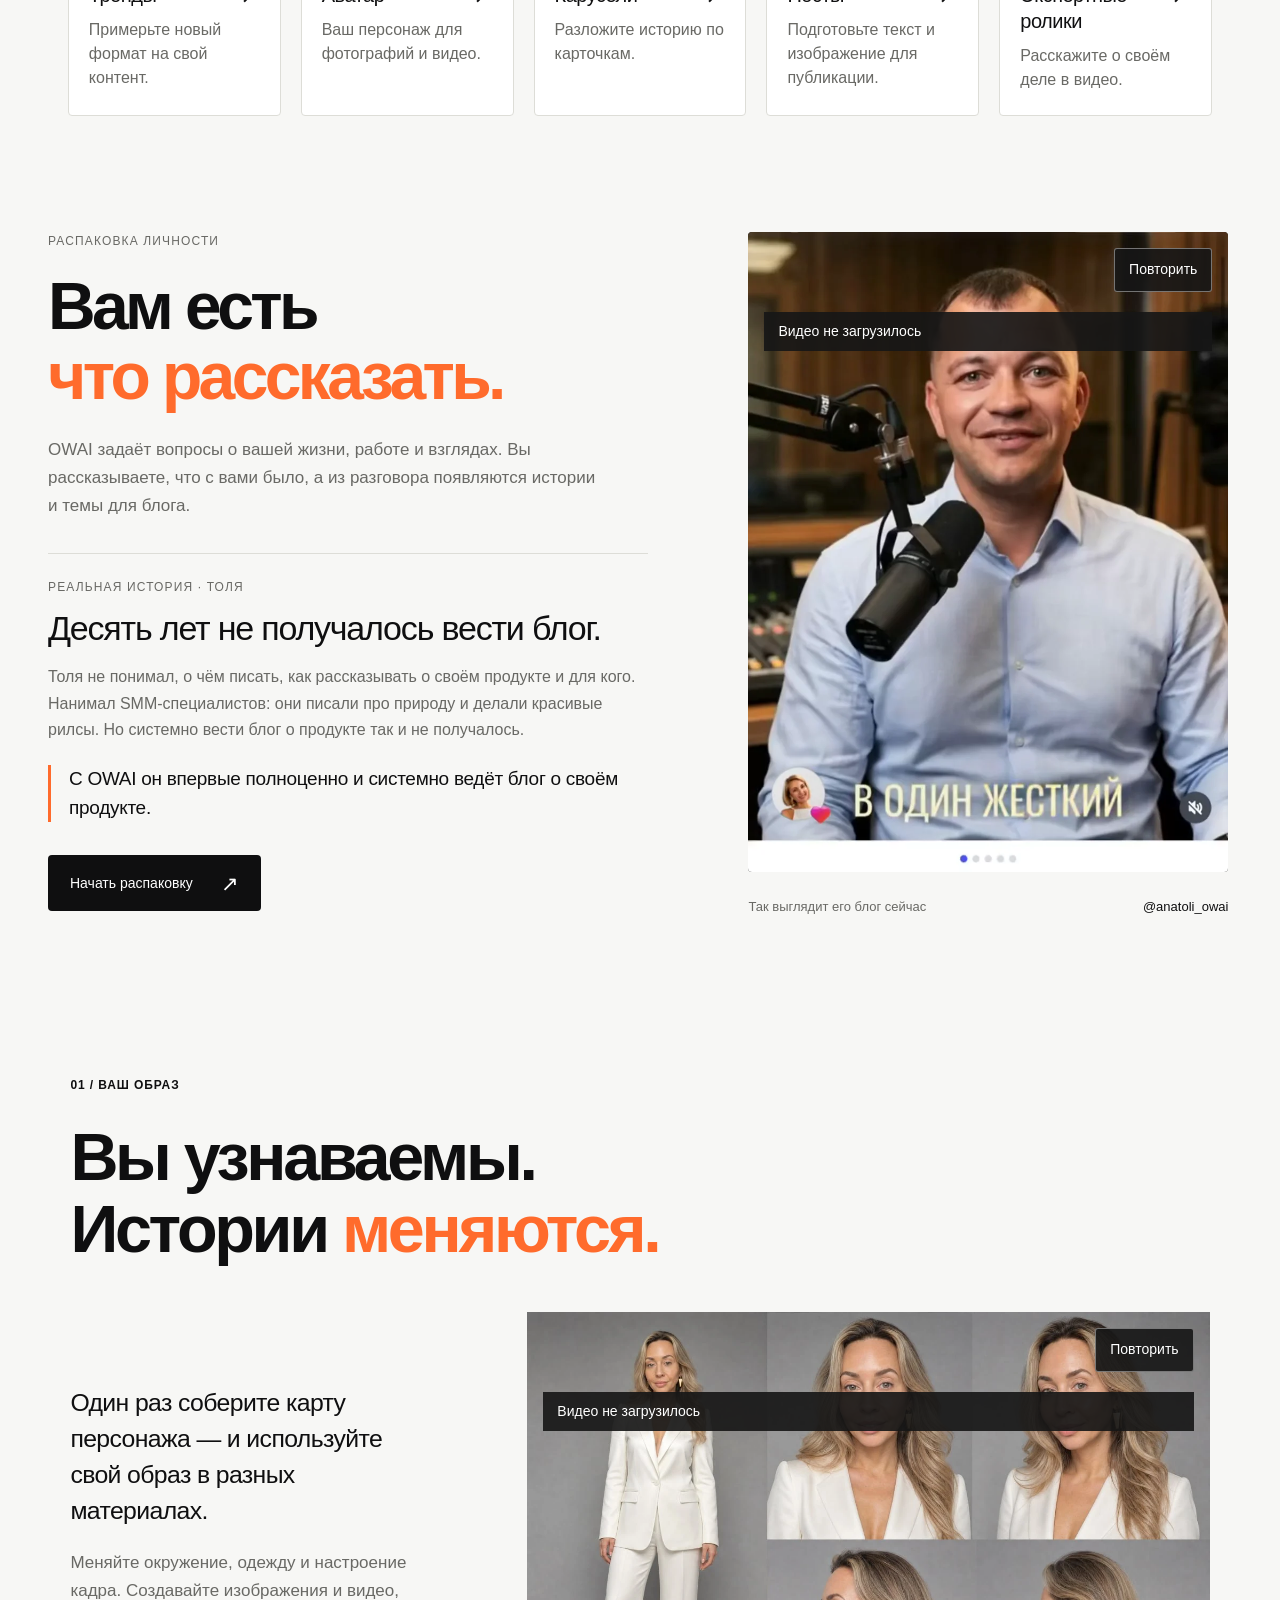
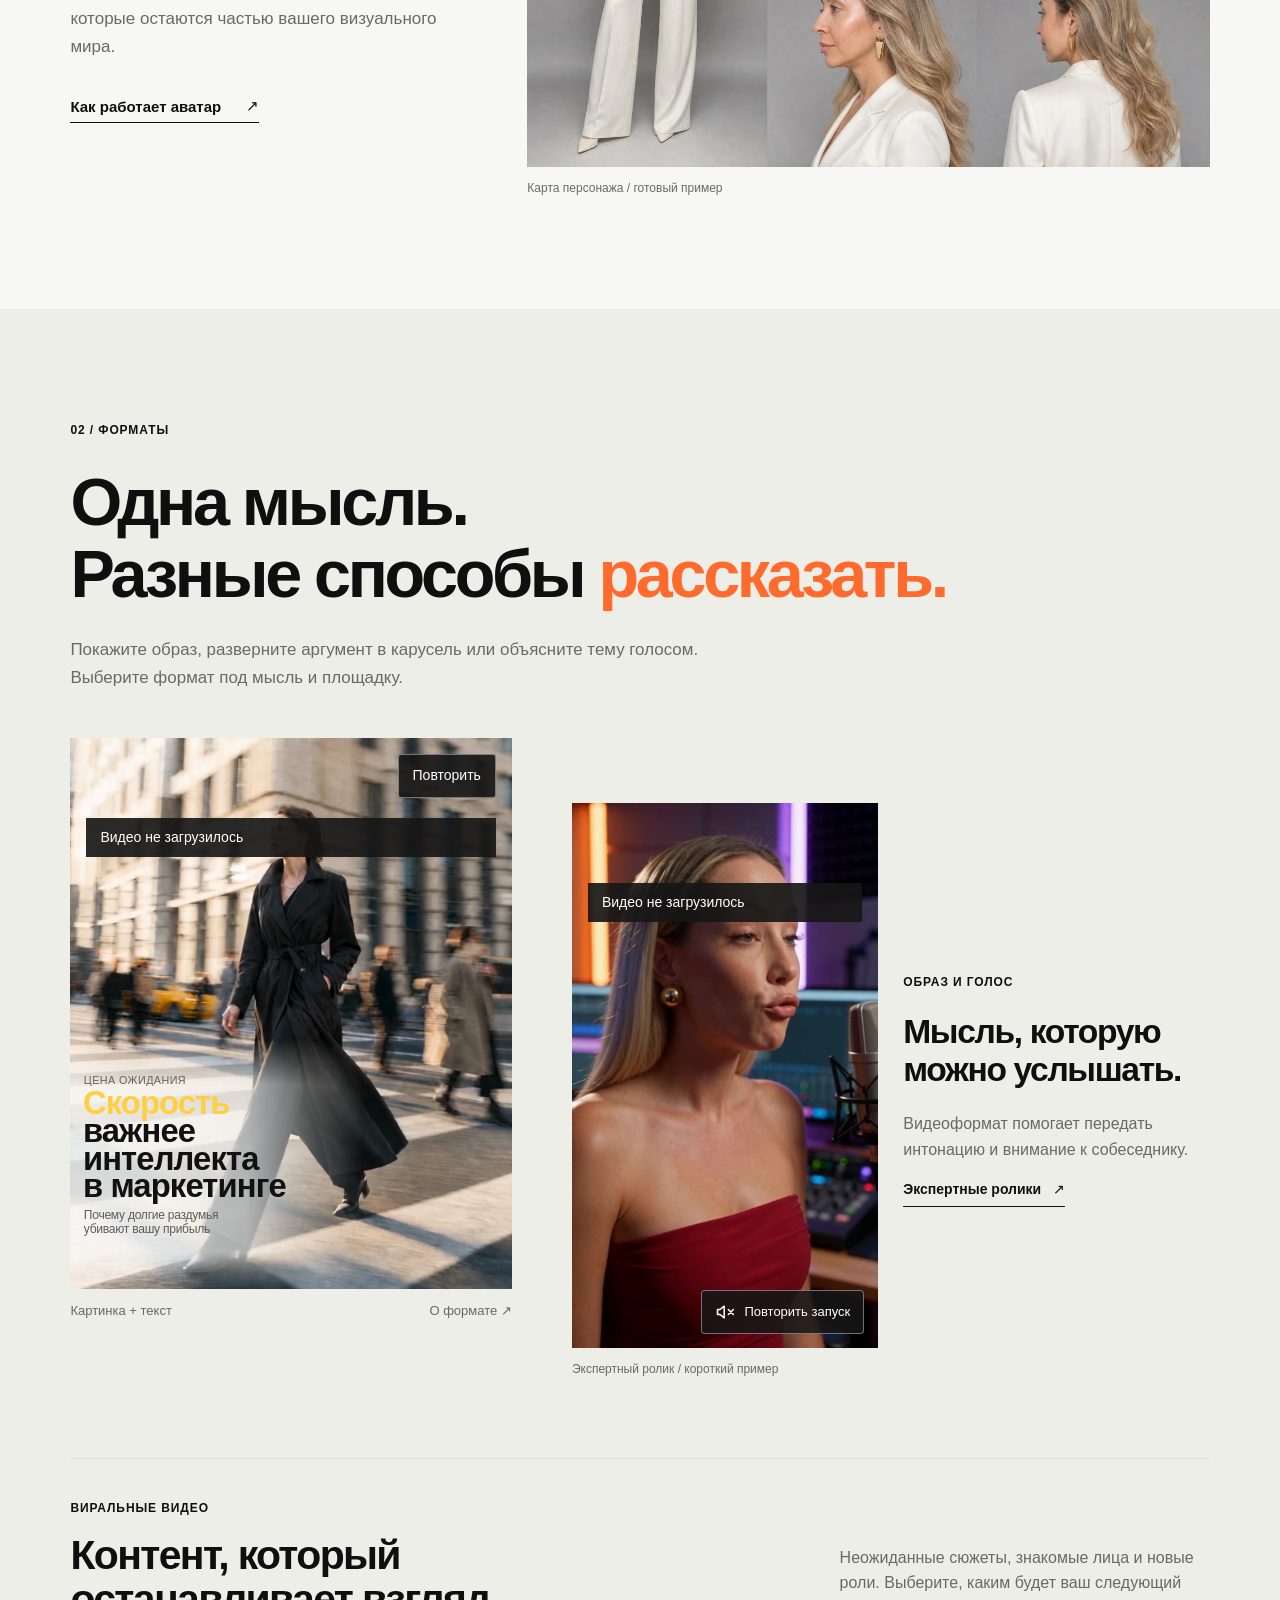
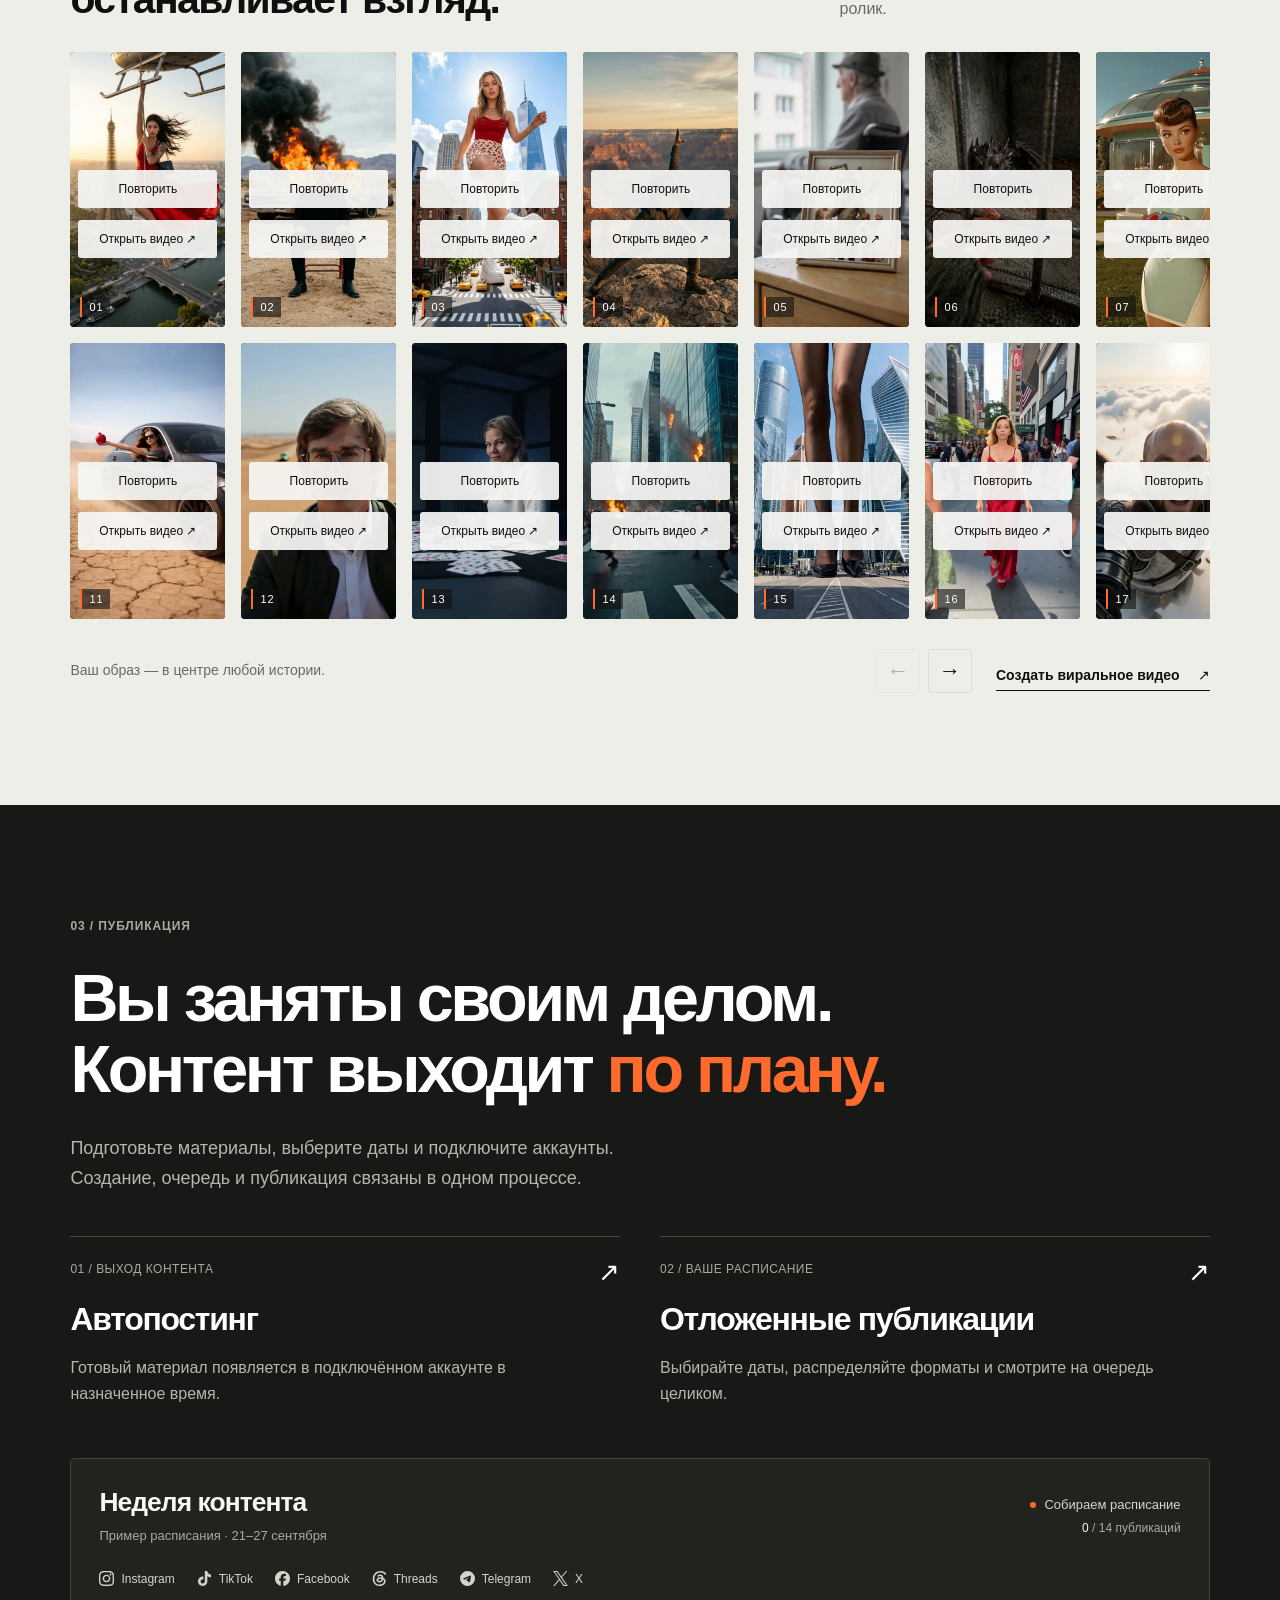
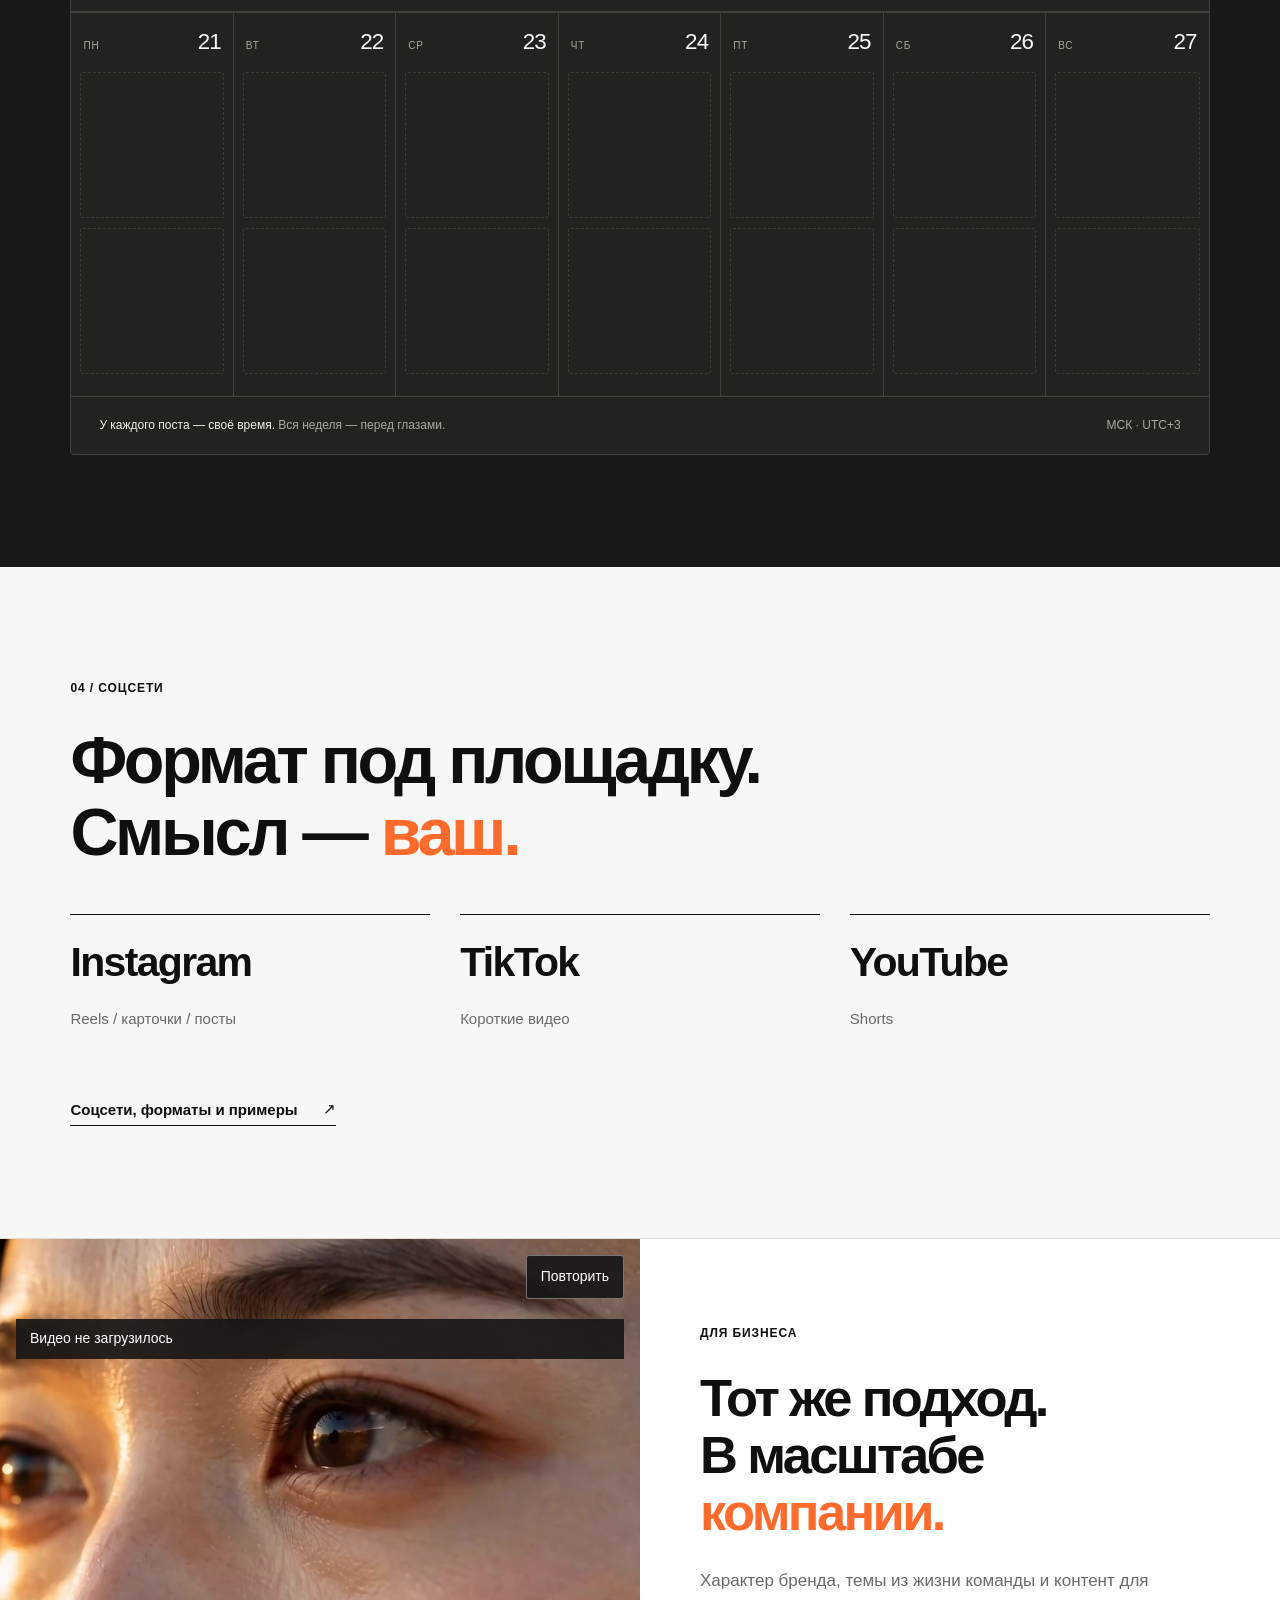
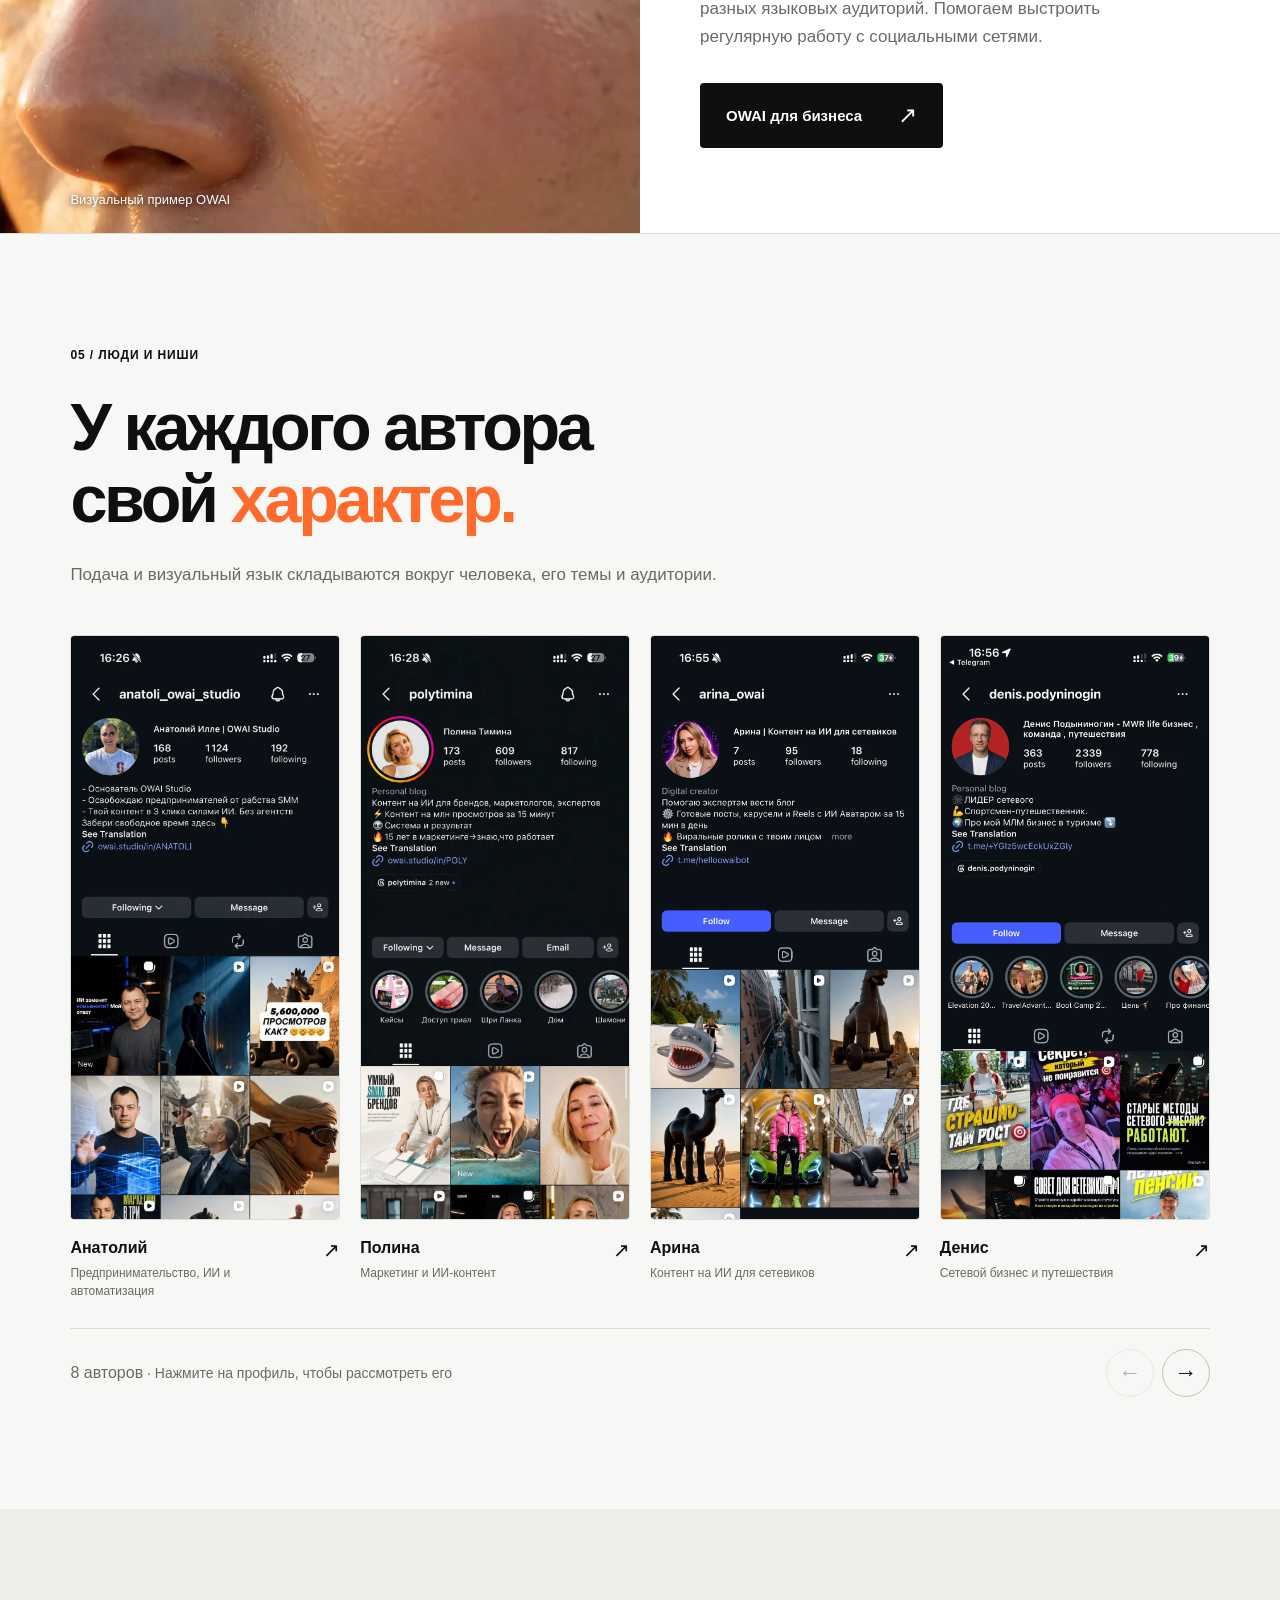
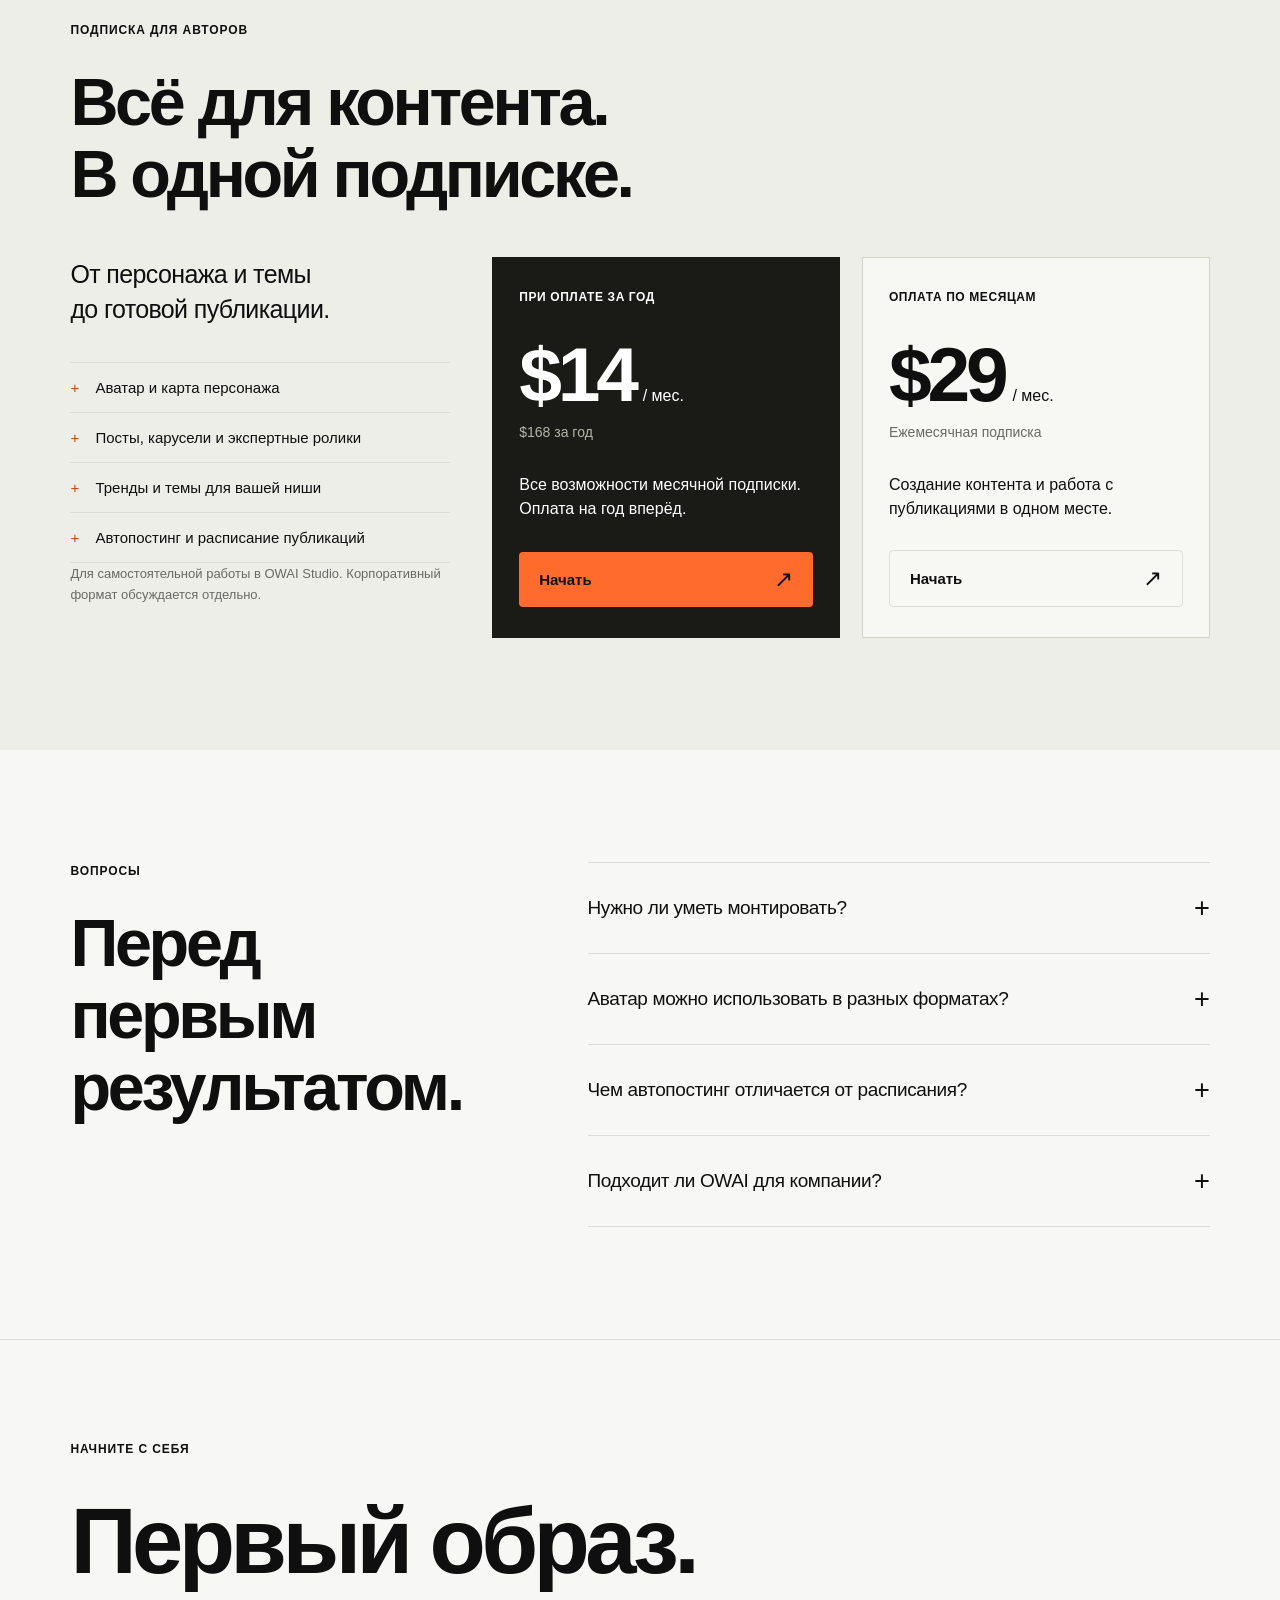
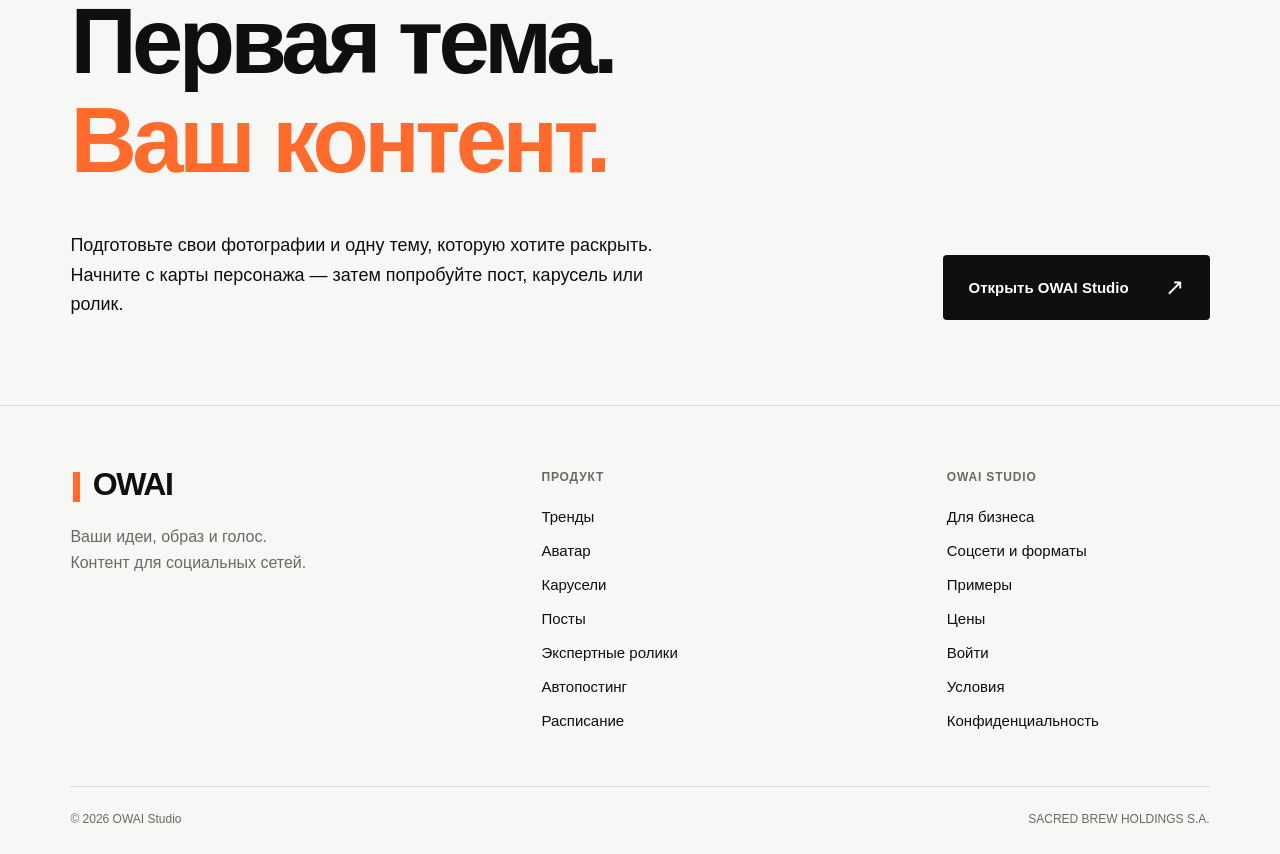
==== commit 124f105b: "Add files via upload" ====
--- a/public/index.html
+++ b/public/index.html
@@ -1,4 +1,4 @@
-<!doctype html><html lang="ru"><head><meta charset="utf-8"><meta name="viewport" content="width=device-width, initial-scale=1"><meta name="theme-color" content="#f7f7f5"><title>Ваш контент для социальных сетей — OWAI Studio</title><meta name="description" content="Аватар, тренды, карусели, посты и экспертные ролики. Весь путь от идеи до публикации по расписанию."><link rel="canonical" href="https://owai.studio/"><meta property="og:title" content="Ваш контент для социальных сетей — OWAI Studio"><meta property="og:description" content="Аватар, тренды, карусели, посты и экспертные ролики. Весь путь от идеи до публикации по расписанию."><meta property="og:type" content="website"><meta property="og:url" content="https://owai.studio/"><link rel="icon" href="./assets/favicon.svg" type="image/svg+xml"><link rel="stylesheet" href="./styles.css"><link rel="stylesheet" href="./product.css?v=20260918-business1"><script src="./common.js?v=20260909-menu1" defer></script><script src="./site.js?v=20260915-viral-native1" defer></script><script src="./inline-video.js?v=20260918-sound1" defer></script><script src="./viral-videos.js?v=20260915-viral-native1" defer></script><link rel="stylesheet" href="./post-calendar.css?v=20260918-calendar1"><script src="./post-calendar.js?v=20260918-calendar1" defer></script><link rel="stylesheet" href="./profile-gallery.css?v=20260918-profiles1"></head><body class="product-page"><a class="skip-link" href="#main">Перейти к содержимому</a><header class="header unified-header"><a class="wordmark" href="./" aria-label="OWAI — главная"><span aria-hidden="true">||</span>OWAI</a><nav class="navigation unified-nav" id="navigation" aria-label="Главное меню"><div class="product-menu" data-menu="features"><div class="product-menu-label" data-active="true"><button class="menu-category" type="button" data-menu-toggle aria-expanded="false" aria-controls="features-dropdown">Возможности<span class="chevron" aria-hidden="true"></span></button></div><div class="product-dropdown nav-dropdown" id="features-dropdown" hidden><div class="dropdown-links"><a href="./trends/"><span><b>Тренды</b><small>Темы и ракурсы для вашего контента</small></span></a><a href="./avatar/"><span><b>Аватар · карта персонажа</b><small>Карта персонажа и узнаваемый образ</small></span></a><a href="./carousel/"><span><b>Карусели</b><small>Истории, которые хочется листать</small></span></a><a href="./posts/"><span><b>Посты и картинки</b><small>Тексты, подписи и изображения в вашем стиле</small></span></a><a href="./expert-videos/"><span><b>Экспертные ролики</b><small>Ваши мысли, образ и голос</small></span></a></div></div></div><div class="product-menu" data-menu="publishing"><div class="product-menu-label" data-active="false"><button class="menu-category" type="button" data-menu-toggle aria-expanded="false" aria-controls="publishing-dropdown">Публикация<span class="chevron" aria-hidden="true"></span></button></div><div class="product-dropdown nav-dropdown" id="publishing-dropdown" hidden><div class="dropdown-links"><a href="./autoposting/"><span><b>Автопостинг</b><small>Выход контента в подключённых соцсетях</small></span></a><a href="./scheduled-posts/"><span><b>Отложенные публикации</b><small>Даты, время и очередь публикаций</small></span></a><a href="./socials/"><span><b>Какие соцсети поддерживаем</b><small>Форматы под каждую площадку</small></span></a></div></div></div><div class="product-menu" data-menu="business"><div class="product-menu-label" data-active="false"><button class="menu-category" type="button" data-menu-toggle aria-expanded="false" aria-controls="business-dropdown">Для бизнеса<span class="chevron" aria-hidden="true"></span></button></div><div class="product-dropdown nav-dropdown" id="business-dropdown" hidden><div class="dropdown-links"><a href="./b2b/brand-dna/"><span><b>ДНК бренда</b><small>Характер, голос и визуальные правила</small></span></a><a href="./b2b/content-topics/"><span><b>Темы из операционки</b><small>События, опыт команды и вопросы клиентов</small></span></a><a href="./b2b/data-security/"><span><b>Безопасность данных</b><small>Согласованные источники и доступы</small></span></a><a href="./b2b/realistic-content/"><span><b>Гиперреалистичный контент</b><small>Свет, фактура и визуальные детали</small></span></a></div><a class="dropdown-overview" href="./b2b/">OWAI для бизнеса <span aria-hidden="true">↗</span></a></div></div><a href="./#examples">Примеры</a><a href="./#price">Цены</a></nav><div class="nav-account"><a class="nav-signin" href="https://owai.studio/signin">Вход</a><a class="nav-start" href="https://owai.studio/signup">Начать</a></div><button class="menu-toggle" type="button" aria-expanded="false" aria-controls="navigation" aria-label="Меню"><span class="menu-toggle-label">Меню</span><span aria-hidden="true">+</span></button><noscript><style>.unified-header{height:auto!important;flex-wrap:wrap;padding-top:16px;padding-bottom:16px}.unified-header .unified-nav{display:flex!important;position:static!important;flex-basis:100%;order:3;max-height:none;flex-wrap:wrap;align-items:stretch}.unified-header .product-menu{position:static;flex:1 1 280px}.unified-header .nav-dropdown[hidden]{display:block!important;position:static!important;width:auto;min-width:0;max-height:none;box-shadow:none;border:0}.unified-header .menu-category{pointer-events:none}.unified-header .menu-category .chevron,.unified-header .menu-toggle{display:none!important}</style></noscript></header><main id="main">
+<!doctype html><html lang="ru"><head><meta charset="utf-8"><meta name="viewport" content="width=device-width, initial-scale=1"><meta name="theme-color" content="#f7f7f5"><title>Ваш контент для социальных сетей — OWAI Studio</title><meta name="description" content="Аватар, тренды, карусели, посты и экспертные ролики. Весь путь от идеи до публикации по расписанию."><link rel="canonical" href="https://owai.studio/"><meta property="og:title" content="Ваш контент для социальных сетей — OWAI Studio"><meta property="og:description" content="Аватар, тренды, карусели, посты и экспертные ролики. Весь путь от идеи до публикации по расписанию."><meta property="og:type" content="website"><meta property="og:url" content="https://owai.studio/"><link rel="icon" href="./assets/favicon.svg" type="image/svg+xml"><link rel="stylesheet" href="./styles.css"><link rel="stylesheet" href="./product.css?v=20260918-business1"><script src="./common.js?v=20260909-menu1" defer></script><script src="./site.js?v=20260915-viral-native1" defer></script><script src="./inline-video.js?v=20260918-sound1" defer></script><script src="./viral-videos.js?v=20260915-viral-native1" defer></script><link rel="stylesheet" href="./post-calendar.css?v=20260918-calendar1"><script src="./post-calendar.js?v=20260918-calendar1" defer></script><link rel="stylesheet" href="./profile-gallery.css?v=20260918-profiles1"><link rel="stylesheet" href="./creator-nav.css?v=20260918-creators1"></head><body class="product-page"><a class="skip-link" href="#main">Перейти к содержимому</a><header class="header unified-header"><a class="wordmark" href="./" aria-label="OWAI — главная"><span aria-hidden="true">||</span>OWAI</a><nav class="navigation unified-nav" id="navigation" aria-label="Главное меню"><div class="product-menu" data-menu="features"><div class="product-menu-label" data-active="true"><button class="menu-category" type="button" data-menu-toggle aria-expanded="false" aria-controls="features-dropdown">Возможности<span class="chevron" aria-hidden="true"></span></button></div><div class="product-dropdown nav-dropdown" id="features-dropdown" hidden><div class="dropdown-links"><a href="./trends/"><span><b>Тренды</b><small>Темы и ракурсы для вашего контента</small></span></a><a href="./avatar/"><span><b>Аватар · карта персонажа</b><small>Карта персонажа и узнаваемый образ</small></span></a><a href="./carousel/"><span><b>Карусели</b><small>Истории, которые хочется листать</small></span></a><a href="./posts/"><span><b>Посты и картинки</b><small>Тексты, подписи и изображения в вашем стиле</small></span></a><a href="./expert-videos/"><span><b>Экспертные ролики</b><small>Ваши мысли, образ и голос</small></span></a></div></div></div><div class="product-menu" data-menu="publishing"><div class="product-menu-label" data-active="false"><button class="menu-category" type="button" data-menu-toggle aria-expanded="false" aria-controls="publishing-dropdown">Публикация<span class="chevron" aria-hidden="true"></span></button></div><div class="product-dropdown nav-dropdown" id="publishing-dropdown" hidden><div class="dropdown-links"><a href="./autoposting/"><span><b>Автопостинг</b><small>Выход контента в подключённых соцсетях</small></span></a><a href="./scheduled-posts/"><span><b>Отложенные публикации</b><small>Даты, время и очередь публикаций</small></span></a><a href="./socials/"><span><b>Какие соцсети поддерживаем</b><small>Форматы под каждую площадку</small></span></a></div></div></div><div class="product-menu" data-menu="business"><div class="product-menu-label" data-active="false"><button class="menu-category" type="button" data-menu-toggle aria-expanded="false" aria-controls="business-dropdown">Для бизнеса<span class="chevron" aria-hidden="true"></span></button></div><div class="product-dropdown nav-dropdown" id="business-dropdown" hidden><div class="dropdown-links"><a href="./b2b/brand-dna/"><span><b>ДНК бренда</b><small>Характер, голос и визуальные правила</small></span></a><a href="./b2b/content-topics/"><span><b>Темы из операционки</b><small>События, опыт команды и вопросы клиентов</small></span></a><a href="./b2b/data-security/"><span><b>Безопасность данных</b><small>Согласованные источники и доступы</small></span></a><a href="./b2b/realistic-content/"><span><b>Гиперреалистичный контент</b><small>Свет, фактура и визуальные детали</small></span></a></div><a class="dropdown-overview" href="./b2b/">OWAI для бизнеса <span aria-hidden="true">↗</span></a></div></div><a href="./#examples">Примеры</a><a href="./#price">Цены</a><a class="nav-creators" href="./creators/">Ищем креаторов<span aria-hidden="true">↗</span></a></nav><div class="nav-account"><a class="nav-signin" href="https://owai.studio/signin">Вход</a><a class="nav-start" href="https://owai.studio/signup">Начать</a></div><button class="menu-toggle" type="button" aria-expanded="false" aria-controls="navigation" aria-label="Меню"><span class="menu-toggle-label">Меню</span><span aria-hidden="true">+</span></button><noscript><style>.unified-header{height:auto!important;flex-wrap:wrap;padding-top:16px;padding-bottom:16px}.unified-header .unified-nav{display:flex!important;position:static!important;flex-basis:100%;order:3;max-height:none;flex-wrap:wrap;align-items:stretch}.unified-header .product-menu{position:static;flex:1 1 280px}.unified-header .nav-dropdown[hidden]{display:block!important;position:static!important;width:auto;min-width:0;max-height:none;box-shadow:none;border:0}.unified-header .menu-category{pointer-events:none}.unified-header .menu-category .chevron,.unified-header .menu-toggle{display:none!important}</style></noscript></header><main id="main">
  <section class="p-hero home-hero section-pad"><span class="eyebrow">OWAI STUDIO / ПРОДУКТ</span><h1>Ваш контент.<br>С вашим <em>характером.</em></h1><div class="p-hero-bottom"><p>OWAI собирает ваш образ, помогает выбрать темы, создаёт посты, карусели и ролики. А затем публикует готовый контент по расписанию.</p><div class="hero-actions"><a class="button button-dark" href="#start">Начать с себя<span aria-hidden="true">↗</span></a><a class="button button-line" href="#examples">Посмотреть примеры<span aria-hidden="true">↗</span></a></div></div></section>
  <section class="home-stage section-pad" aria-label="Возможности и результаты OWAI">
   <div class="stage-main">
--- a/public/creator-nav.css
+++ b/public/creator-nav.css
@@ -0,0 +1,46 @@
+/* The creator invitation shares the header on every OWAI page. */
+.unified-nav > .nav-creators {
+  display: inline-flex;
+  flex: none;
+  align-items: center;
+  justify-content: center;
+  gap: 9px;
+  min-height: 44px;
+  padding: 11px 13px;
+  border: 1px solid var(--orange, #ff6b2c);
+  border-radius: 4px;
+  background: var(--orange, #ff6b2c);
+  color: var(--ink, #0f0f10);
+  font-weight: 600;
+  line-height: 1.3;
+  white-space: nowrap;
+}
+.unified-nav > .nav-creators:hover,
+.unified-nav > .nav-creators[aria-current="page"] {
+  border-color: #ef5819;
+  background: #ef5819;
+  color: var(--ink, #0f0f10);
+}
+.unified-nav > .nav-creators:focus-visible {
+  outline-color: var(--ink, #0f0f10);
+  outline-offset: 4px;
+}
+.nav-creators > span { font-size: 1.05em; }
+
+/* Fit the complete desktop navigation before the shared mobile breakpoint. */
+@media (min-width: 1181px) and (max-width: 1380px) {
+  .unified-header { gap: 16px; }
+  .unified-nav { gap: 4px; }
+  .unified-nav > a,
+  .product-menu-label > .menu-category { padding-left: 8px; padding-right: 8px; }
+  .unified-nav > .nav-creators { padding-left: 11px; padding-right: 11px; }
+}
+@media (max-width: 1180px) {
+  .unified-nav > .nav-creators {
+    align-self: stretch;
+    justify-content: space-between;
+    margin-top: 8px;
+    padding: 16px 18px;
+    min-height: 56px;
+  }
+}
